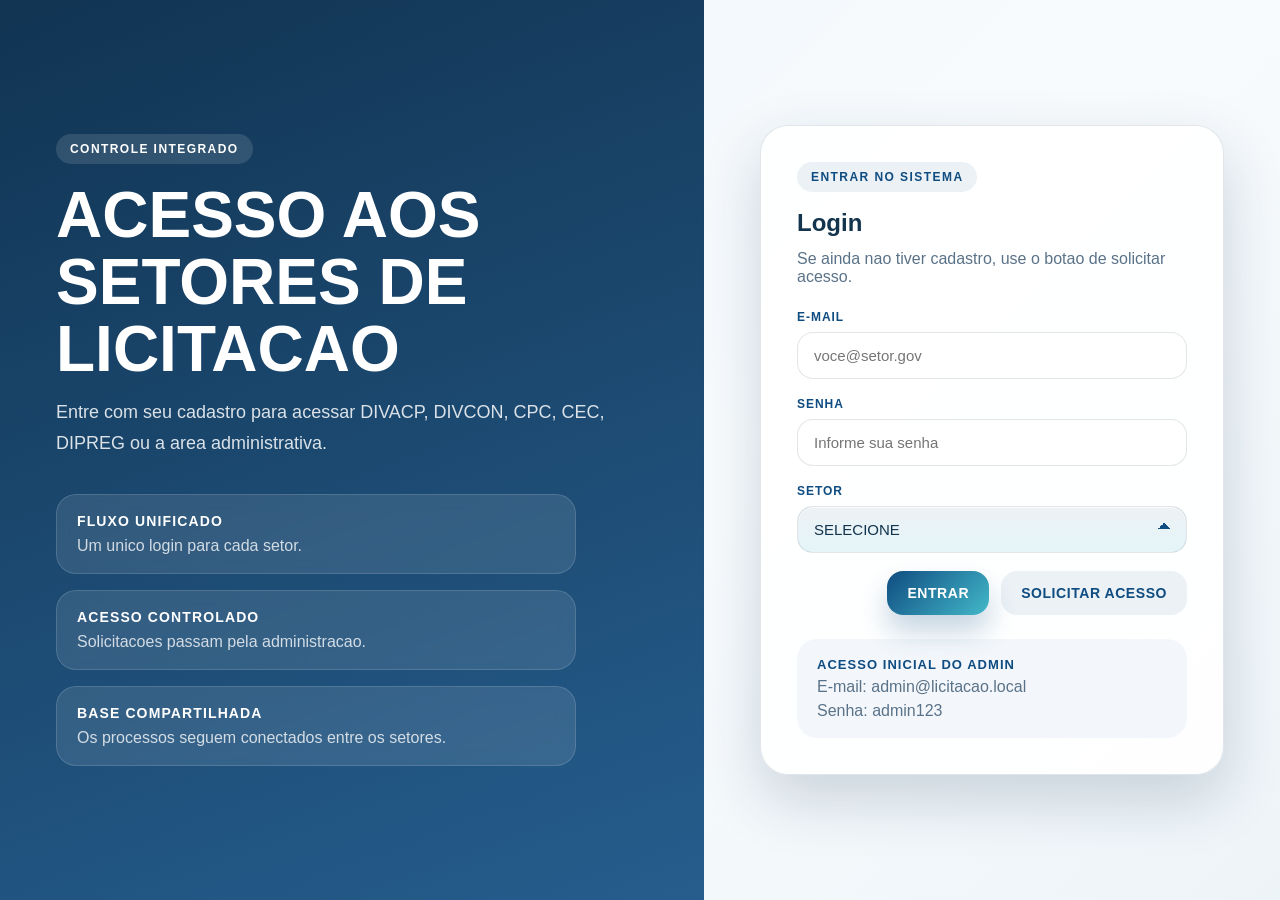
==== index.html @ f1cdefd9 "Add files via upload" ====
﻿<!DOCTYPE html>
<html lang="pt-BR">
<head>
  <meta charset="UTF-8" />
  <meta name="viewport" content="width=device-width, initial-scale=1.0" />
  <title>Controle de Licitacao</title>
  <link rel="stylesheet" href="app.css" />
</head>
<body class="route-boot">
  <div id="app" class="app-shell"></div>

  <template id="tpl-login">
<main class="login-layout">
    <section class="login-hero">
      <div>
        <span class="hero-tag">CONTROLE INTEGRADO</span>
        <h1>ACESSO AOS SETORES DE LICITACAO</h1>
        <p>
          Entre com seu cadastro para acessar DIVACP, DIVCON, CPC, CEC, DIPREG ou a area administrativa.
        </p>

        <div class="hero-cards">
          <article class="hero-card">
            <strong>FLUXO UNIFICADO</strong>
            <span>Um unico login para cada setor.</span>
          </article>
          <article class="hero-card">
            <strong>ACESSO CONTROLADO</strong>
            <span>Solicitacoes passam pela administracao.</span>
          </article>
          <article class="hero-card">
            <strong>BASE COMPARTILHADA</strong>
            <span>Os processos seguem conectados entre os setores.</span>
          </article>
        </div>
      </div>
    </section>

    <section class="login-panel">
      <div class="login-box">
        <span class="login-kicker">ENTRAR NO SISTEMA</span>
        <h2>Login</h2>
        <p class="login-subtitulo">Se ainda nao tiver cadastro, use o botao de solicitar acesso.</p>

        <form id="loginForm" class="login-form">
          <label class="campo">
            <span>E-MAIL</span>
            <input type="email" id="loginEmail" placeholder="voce@setor.gov" required />
          </label>

          <label class="campo">
            <span>SENHA</span>
            <input type="password" id="loginSenha" placeholder="Informe sua senha" required />
          </label>

          <label class="campo">
            <span>SETOR</span>
            <select id="loginSetor" required>
              <option value="">SELECIONE</option>
              <option value="DIVACP">DIVACP</option>
              <option value="DIVCON">DIVCON</option>
              <option value="CPC">CPC</option>
              <option value="CEC">CEC</option>
              <option value="DIPREG">DIPREG</option>
              <option value="ADMIN">ADMIN</option>
            </select>
          </label>

          <div class="login-acoes">
            <button type="submit" class="btn-primario">ENTRAR</button>
            <button type="button" class="btn-secundario" id="btnSolicitarAcesso">SOLICITAR ACESSO</button>
          </div>
        </form>

        <div class="login-dica">
          <strong>ACESSO INICIAL DO ADMIN</strong>
          <span>E-mail: admin@licitacao.local</span>
          <span>Senha: admin123</span>
        </div>
      </div>
    </section>
  </main>

  <div class="modal-backdrop" id="modalSolicitacao">
    <div class="modal-card">
      <div class="modal-topo">
        <div>
          <span class="modal-kicker">NOVO ACESSO</span>
          <h3>SOLICITAR ACESSO</h3>
        </div>
        <button type="button" class="btn-fechar" id="btnFecharSolicitacao">X</button>
      </div>

      <form id="solicitacaoForm" class="solicitacao-form">
        <div class="grid-duplo">
          <label class="campo">
            <span>NOME COMPLETO</span>
            <input type="text" id="solicitacaoNome" required />
          </label>

          <label class="campo">
            <span>E-MAIL</span>
            <input type="email" id="solicitacaoEmail" required />
          </label>
        </div>

        <label class="campo">
          <span>SETOR SOLICITADO</span>
          <select id="solicitacaoSetor" required>
            <option value="">SELECIONE</option>
            <option value="DIVACP">DIVACP</option>
            <option value="DIVCON">DIVCON</option>
            <option value="CPC">CPC</option>
            <option value="CEC">CEC</option>
            <option value="DIPREG">DIPREG</option>
          </select>
        </label>

        <div class="modal-acoes">
          <button type="button" class="btn-secundario" id="btnCancelarSolicitacao">CANCELAR</button>
          <button type="submit" class="btn-primario">ENVIAR SOLICITACAO</button>
        </div>
      </form>
    </div>
  </div>

  <div id="toastLogin" class="toast"></div>
  </template>

  <template id="tpl-alterar-senha">
<main class="login-layout">
    <section class="login-hero">
      <div>
        <span class="hero-tag">PRIMEIRO ACESSO</span>
        <h1>TROCA OBRIGATORIA DE SENHA</h1>
        <p>
          Sua senha atual e temporaria. Antes de entrar no setor, defina uma senha definitiva para continuar.
        </p>
      </div>
    </section>

    <section class="login-panel">
      <div class="login-box">
        <span class="login-kicker">SEGURANCA DE ACESSO</span>
        <h2>Nova senha</h2>
        <p class="login-subtitulo">Escolha uma senha definitiva para o seu setor autorizado.</p>

        <form id="alterarSenhaForm" class="login-form">
          <label class="campo">
            <span>NOVA SENHA</span>
            <input type="password" id="novaSenha" required />
          </label>

          <label class="campo">
            <span>CONFIRMAR NOVA SENHA</span>
            <input type="password" id="confirmarNovaSenha" required />
          </label>

          <div class="login-acoes">
            <button type="submit" class="btn-primario">SALVAR SENHA DEFINITIVA</button>
          </div>
        </form>
      </div>
    </section>
  </main>

  <div id="toastLogin" class="toast"></div>
  </template>

  <template id="tpl-admin">
<div class="admin-shell">
    <header class="admin-topo">
      <div>
        <span class="admin-tag">PAINEL ADMINISTRATIVO</span>
        <h1>GESTAO DE ACESSOS</h1>
        <p>Aprove solicitacoes, acompanhe usuarios e ajuste os setores de acesso do sistema.</p>
      </div>

      <div class="admin-usuario">
        <div class="admin-usuario-box">
          <small>LOGADO COMO</small>
          <strong data-auth-nome>ADMINISTRADOR</strong>
          <span data-auth-setor>ADMIN</span>
        </div>
        <button type="button" class="btn-sair-admin" id="btnSairAdmin">SAIR</button>
      </div>
    </header>

    <section class="admin-cards">
      <article class="admin-card">
        <span>SOLICITACOES PENDENTES</span>
        <strong id="cardSolicitacoes">0</strong>
      </article>
      <article class="admin-card">
        <span>USUARIOS ATIVOS</span>
        <strong id="cardUsuariosAtivos">0</strong>
      </article>
      <article class="admin-card">
        <span>USUARIOS INATIVOS</span>
        <strong id="cardUsuariosInativos">0</strong>
      </article>
      <article class="admin-card">
        <span>SETORES COM ACESSO</span>
        <strong id="cardSetores">0</strong>
      </article>
    </section>

    <main class="admin-grid">
      <section class="admin-painel">
        <div class="painel-topo">
          <div>
            <span class="painel-tag">FILA DE ANALISE</span>
            <h2>SOLICITACOES DE ACESSO</h2>
          </div>
        </div>

        <div id="listaSolicitacoes" class="lista-admin"></div>
      </section>

      <section class="admin-painel">
        <div class="painel-topo">
          <div>
            <span class="painel-tag">USUARIOS CADASTRADOS</span>
            <h2>ACESSOS ATIVOS E INATIVOS</h2>
          </div>
        </div>

        <div class="tabela-wrap">
          <table class="tabela-admin">
            <thead>
              <tr>
                <th>NOME</th>
                <th>E-MAIL</th>
                <th>SENHA</th>
                <th>SETOR</th>
                <th>PERFIL</th>
                <th>STATUS</th>
                <th>ACOES</th>
              </tr>
            </thead>
            <tbody id="tabelaUsuarios"></tbody>
          </table>
        </div>
      </section>
    </main>
  </div>

  <div id="toastAdmin" class="toast"></div>
  </template>

  <template id="tpl-divacp">
<div class="container">
    <div class="topo">
      <div class="topo-perfil">
        <button
          type="button"
          class="btn-perfil"
          id="btnPerfil"
          aria-haspopup="menu"
          aria-expanded="false"
          aria-controls="menuPerfil"
        >
          <span class="icone-perfil" aria-hidden="true">
            <span class="icone-perfil-cabeca"></span>
            <span class="icone-perfil-corpo"></span>
          </span>
          <span class="btn-perfil-texto">
            <strong>PERFIL</strong>
            <small>DIVACP</small>
          </span>
          <span class="btn-perfil-seta" aria-hidden="true"></span>
        </button>

        <div class="menu-perfil" id="menuPerfil" role="menu" aria-labelledby="btnPerfil">
          <div class="menu-perfil-cabecalho">
            <span class="menu-perfil-legenda">ACESSO ATUAL</span>
            <strong>SETOR DIVACP</strong>
            <small>CONTROLE DE LICITAÃ‡ÃƒO</small>
          </div>

          <button type="button" class="menu-perfil-item" role="menuitem" data-acao-perfil="perfil">
            VER PERFIL
          </button>
          <button type="button" class="menu-perfil-item" role="menuitem" data-acao-perfil="preferencias">
            PREFERÃŠNCIAS
          </button>
          <button type="button" class="menu-perfil-item menu-perfil-item-destaque" role="menuitem" data-acao-perfil="sair">
            SAIR
          </button>
        </div>
      </div>

      <h1>SISTEMA DE CONTROLE DE LICITAÃ‡ÃƒO - DIVACP</h1>
      <p>
        MODELO INICIAL DO SETOR DIVACP PARA ACOMPANHAMENTO DE PROCESSOS DE LICITAÃ‡ÃƒO.
      </p>

      <div id="cardsAndamento" class="cards cards-dinamicos ativo">
        <div class="card">
          <h3>PROCESSOS ATIVOS</h3>
          <span id="ativos">0</span>
        </div>
        <div class="card">
          <h3>ENCAMINHADOS</h3>
          <span id="encaminhados">0</span>
        </div>
        <div class="card">
          <h3>PENDÃŠNCIAS</h3>
          <span id="pendencias">0</span>
        </div>
        <div class="card">
          <h3>TOTAL CADASTRADO</h3>
          <span id="total">0</span>
        </div>
      </div>

      <div id="cardsAgenda" class="cards cards-dinamicos">
        <div class="card card-agenda card-agenda-hoje">
          <h3>LICITAÃ‡Ã•ES DE HOJE</h3>
          <span id="agendaHoje">0</span>
        </div>
        <div class="card card-agenda card-agenda-amanha">
          <h3>LICITAÃ‡Ã•ES DE AMANHÃƒ</h3>
          <span id="agendaAmanha">0</span>
        </div>
        <div class="card card-agenda card-agenda-depois">
          <h3>LICITAÃ‡Ã•ES DE DEPOIS DE AMANHÃƒ</h3>
          <span id="agendaDepoisAmanha">0</span>
        </div>
      </div>

      <div id="cardsNrLicitatorios" class="cards cards-dinamicos">
        <div class="card card-licitatorio">
          <h3>COM NR DEFINIDO</h3>
          <span id="licitatorioDefinido">0</span>
        </div>
        <div class="card card-licitatorio">
          <h3>PROVISÃ“RIOS (XXX)</h3>
          <span id="licitatorioProvisorio">0</span>
        </div>
        <div class="card card-licitatorio">
          <h3>TOTAL</h3>
          <span id="licitatorioTotal">0</span>
        </div>
      </div>

      <div id="cardsResumo" class="cards cards-dinamicos">
        <div class="card card-resumo">
          <h3>ANDAMENTO</h3>
          <span id="resumoAndamento">0</span>
        </div>
        <div class="card card-resumo">
          <h3>AGUARDANDO ABERTURA</h3>
          <span id="resumoAguardandoAbertura">0</span>
        </div>
        <div class="card card-resumo">
          <h3>RECURSO</h3>
          <span id="resumoRecurso">0</span>
        </div>
        <div class="card card-resumo">
          <h3>SUSPENSÃƒO</h3>
          <span id="resumoSuspensao">0</span>
        </div>
        <div class="card card-resumo">
          <h3>SUSPENSO</h3>
          <span id="resumoSuspenso">0</span>
        </div>
        <div class="card card-resumo">
          <h3>IMPUGNAÃ‡ÃƒO / ESCLARECIMENTO</h3>
          <span id="resumoImpugnacao">0</span>
        </div>
        <div class="card card-resumo">
          <h3>SUSPENSO PARA PARECER</h3>
          <span id="resumoParecer">0</span>
        </div>
        <div class="card card-resumo">
          <h3>FINALIZADOS</h3>
          <span id="resumoFinalizados">0</span>
        </div>
      </div>
    </div>

    <div class="abas-externas">
      <button type="button" class="aba-btn aba-andamento ativa" id="abaAndamento" onclick="mostrarAba('andamento')">
        ANDAMENTO
      </button>
      <button type="button" class="aba-btn aba-agenda" id="abaAgenda" onclick="mostrarAba('agenda')">
        AGENDA
      </button>
      <button type="button" class="aba-btn aba-licitatorio" id="abaNrLicitatorios" onclick="mostrarAba('nrLicitatorios')">
        NR LICITATÃ“RIOS
      </button>
      <button type="button" class="aba-btn aba-resumo" id="abaResumo" onclick="mostrarAba('resumo')">
        RESUMO
      </button>
    </div>

    <div class="painel painel-unico">
      <div id="topoAndamento" class="painel-topo topo-acao ativo-topo">
        <div>
          <h2>PAINEL DE PROCESSOS - DIVACP</h2>
          <p class="texto-selecao" id="textoSelecao">NENHUM PROCESSO SELECIONADO</p>
        </div>

        <div class="barra-acoes-superior">
          <button type="button" class="btn-topo btn-principal" onclick="abrirModalCadastro()">
            NOVO PROCESSO
          </button>
          <button type="button" class="btn-topo" id="btnVer" onclick="acaoVerSelecionado()" disabled>
            VER
          </button>
          <button type="button" class="btn-topo" id="btnEditar" onclick="acaoEditarSelecionado()" disabled>
            EDITAR
          </button>
          <button type="button" class="btn-topo btn-enviar-superior" id="btnEnviar" onclick="acaoEnviarSelecionados()" disabled>
            ENVIAR
          </button>
          <button type="button" class="btn-topo btn-excluir-superior" id="btnExcluir" onclick="acaoExcluirSelecionados()" disabled>
            EXCLUIR
          </button>
          <button type="button" class="btn-topo btn-pdf" onclick="exportarPdf('andamento')">
            EXPORTAR PDF
          </button>
        </div>
      </div>

      <div id="topoAgenda" class="painel-topo topo-acao">
        <div>
          <h2>AGENDA DE PROCESSOS - DIVACP</h2>
          <p class="texto-selecao">VISUALIZAÃ‡ÃƒO EM FORMATO DE PLANILHA COM BASE NA DATA DE ABERTURA</p>
        </div>

        <div class="barra-acoes-superior">
          <button type="button" class="btn-topo btn-pdf" onclick="exportarPdf('agenda')">
            EXPORTAR PDF
          </button>
        </div>
      </div>

      <div id="topoNrLicitatorios" class="topo-licitatorio">
        <div class="licitatorio-faixa-botoes">
          <button type="button" class="btn-licitatorio ativo" onclick="selecionarTipoLicitatorio('PREGÃƒO', this)">
            PREGÃƒO
          </button>
          <button type="button" class="btn-licitatorio" onclick="selecionarTipoLicitatorio('CONCORRÃŠNCIA', this)">
            CONCORRÃŠNCIA
          </button>
          <button type="button" class="btn-licitatorio" onclick="selecionarTipoLicitatorio('CHAMAMENTO PÃšBLICO', this)">
            CHAMAMENTO PÃšBLICO
          </button>
          <button type="button" class="btn-licitatorio" onclick="selecionarTipoLicitatorio('SELEÃ‡ÃƒO DE FORNECEDORES', this)">
            SELEÃ‡ÃƒO DE FORNECEDORES
          </button>
        </div>

        <div class="gerador-box">
          <div class="gerador-campos">
            <div class="campo-formulario">
              <label for="buscaNrSei">NR. SEI</label>
              <input type="text" id="buscaNrSei" placeholder="INFORME O NR. SEI" />
            </div>

            <div class="campo-formulario campo-botoes-gerador">
              <label>&nbsp;</label>
              <div class="linha-botoes-gerador">
                <button type="button" class="btn-busca" onclick="buscarProcessoPorSei()">
                  BUSCAR
                </button>
                <button type="button" class="btn-gerar" onclick="gerarNumeroLicitatorio()">
                  GERAR NR
                </button>
                <button type="button" class="btn-topo btn-pdf" onclick="exportarPdf('licitatorios')">
                  EXPORTAR PDF
                </button>
              </div>
            </div>
          </div>

          <div id="resultadoGerador" class="resultado-gerador">
            <div class="resultado-vazio">
              INFORME O NR. SEI PARA LOCALIZAR O PROCESSO.
            </div>
          </div>
        </div>
      </div>

      <div id="topoResumo" class="topo-resumo">
        <div class="resumo-faixa-botoes">
          <button type="button" class="btn-resumo-situacao ativo" onclick="filtrarResumo('TODOS', this)">
            TODOS
          </button>
          <button type="button" class="btn-resumo-situacao" onclick="filtrarResumo('ANDAMENTO', this)">
            ANDAMENTO
          </button>
          <button type="button" class="btn-resumo-situacao" onclick="filtrarResumo('AGUARDANDO ABERTURA', this)">
            AGUARDANDO ABERTURA
          </button>
          <button type="button" class="btn-resumo-situacao" onclick="filtrarResumo('RECURSO', this)">
            RECURSO
          </button>
          <button type="button" class="btn-resumo-situacao" onclick="filtrarResumo('SUSPENSÃƒO', this)">
            SUSPENSÃƒO
          </button>
          <button type="button" class="btn-resumo-situacao" onclick="filtrarResumo('SUSPENSO', this)">
            SUSPENSO
          </button>
          <button type="button" class="btn-resumo-situacao" onclick="filtrarResumo('IMPUGNAÃ‡ÃƒO / ESCLARECIMENTO', this)">
            IMPUGNAÃ‡ÃƒO / ESCLARECIMENTO
          </button>
          <button type="button" class="btn-resumo-situacao" onclick="filtrarResumo('SUSPENSO PARA PARECER', this)">
            SUSPENSO PARA PARECER
          </button>
          <button type="button" class="btn-resumo-situacao" onclick="filtrarResumo('FINALIZADOS', this)">
            FINALIZADOS
          </button>
        </div>

        <div class="barra-acoes-superior barra-resumo-pdf">
          <button type="button" class="btn-topo btn-pdf" onclick="exportarPdf('resumo')">
            EXPORTAR PDF
          </button>
        </div>
      </div>

      <div id="conteudoAndamento" class="conteudo-aba ativo">
        <div class="acoes">
          <input
            type="text"
            id="pesquisa"
            placeholder="PESQUISAR SEI, COMPRAS, DATA, Ã“RGÃƒO, MODALIDADE, PREGÃƒO..."
          />
        </div>

        <div class="tabela">
          <table>
            <thead>
              <tr>
                <th class="coluna-check">
                  <input type="checkbox" id="selecionarTodos" />
                </th>
                <th>NR. SEI</th>
                <th>NR. COMPRAS</th>
                <th>DATA ENTRADA SELIC</th>
                <th>Ã“RGÃƒO</th>
                <th>MODALIDADE</th>
                <th>NR. PREGÃƒO</th>
                <th>VALOR ESTIMADO</th>
                <th>ANO DA LICITAÃ‡ÃƒO</th>
                <th>ENCAMINHADO PARA</th>
              </tr>
            </thead>
            <tbody id="tabela-processos"></tbody>
          </table>
        </div>
      </div>

      <div id="conteudoAgenda" class="conteudo-aba">
        <div class="tabela">
          <table>
            <thead>
              <tr>
                <th>DATA DE ABERTURA</th>
                <th>HORA</th>
                <th>NR. SEI</th>
                <th>NR. COMPRAS</th>
                <th>Ã“RGÃƒO</th>
                <th>MODALIDADE</th>
                <th>NR. PREGÃƒO</th>
                <th>RESPONSÃVEL</th>
                <th>STATUS</th>
                <th>AÃ‡ÃƒO</th>
              </tr>
            </thead>
            <tbody id="tabela-agenda"></tbody>
          </table>
        </div>
      </div>

      <div id="conteudoNrLicitatorios" class="conteudo-aba">
        <div class="licitatorio-legenda">
          <h3>NR LICITATÃ“RIOS CADASTRADOS</h3>
          <p>ACOMPANHAMENTO DOS NRS PROVISÃ“RIOS E DEFINIDOS.</p>
        </div>

        <div class="tabela">
          <table>
            <thead>
              <tr>
                <th>NR. PREGÃƒO</th>
                <th>ANO</th>
                <th>MODALIDADE</th>
                <th>NR. SEI</th>
                <th>NR. COMPRAS</th>
                <th>Ã“RGÃƒO</th>
                <th>VALOR ESTIMADO</th>
              </tr>
            </thead>
            <tbody id="tabela-licitatorio"></tbody>
          </table>
        </div>
      </div>

      <div id="conteudoResumo" class="conteudo-aba">
        <div class="resumo-legenda">
          <h3 id="tituloResumoTabela">PROCESSOS - TODOS</h3>
          <p id="subtituloResumoTabela">VISUALIZAÃ‡ÃƒO DOS PROCESSOS POR SITUAÃ‡ÃƒO</p>
        </div>

        <div class="tabela">
          <table>
            <thead>
              <tr>
                <th>NR. SEI</th>
                <th>NR. COMPRAS</th>
                <th>DATA ENTRADA SELIC</th>
                <th>Ã“RGÃƒO</th>
                <th>MODALIDADE</th>
                <th>NR. PREGÃƒO</th>
                <th>SITUAÃ‡ÃƒO</th>
                <th>VALOR ESTIMADO</th>
                <th>AÃ‡ÃƒO</th>
              </tr>
            </thead>
            <tbody id="tabela-resumo"></tbody>
          </table>
        </div>
      </div>
    </div>
  </div>

  <div class="modal" id="modal-processo">
    <div class="modal-conteudo modal-grande">
      <div class="modal-topo">
        <h2 id="titulo-modal-form">NOVO PROCESSO</h2>
        <button class="fechar-modal" type="button" onclick="fecharModalCadastro()">Ã—</button>
      </div>

      <form id="form-processo">
        <input type="hidden" id="indiceEdicao" />

        <div class="form-grid">
          <div class="campo-formulario">
            <label for="numeroCi">NR. SEI</label>
            <input type="text" id="numeroCi" required />
          </div>

          <div class="campo-formulario">
            <label for="numeroCompras">NR. COMPRAS</label>
            <input type="text" id="numeroCompras" />
          </div>

          <div class="campo-formulario">
            <label for="dataEntrada">DATA ENTRADA SELIC</label>
            <input type="date" id="dataEntrada" required />
          </div>

          <div class="campo-formulario">
            <label for="orgao">Ã“RGÃƒO</label>
            <input type="text" id="orgao" required />
          </div>

          <div class="campo-formulario">
            <label for="modalidade">MODALIDADE</label>
            <div class="select-estilizado">
              <select id="modalidade" required>
                <option value="">SELECIONE A MODALIDADE</option>
                <option value="PREGÃƒO ELETRÃ”NICO">PREGÃƒO ELETRÃ”NICO</option>
                <option value="PREGÃƒO PRESENCIAL">PREGÃƒO PRESENCIAL</option>
                <option value="CONCORRÃŠNCIA">CONCORRÃŠNCIA</option>
                <option value="CHAMAMENTO PÃšBLICO">CHAMAMENTO PÃšBLICO</option>
                <option value="SELEÃ‡ÃƒO DE FORNECEDORES">SELEÃ‡ÃƒO DE FORNECEDORES</option>
                <option value="DISPENSA">DISPENSA</option>
                <option value="INEXIGIBILIDADE">INEXIGIBILIDADE</option>
                <option value="CREDENCIAMENTO">CREDENCIAMENTO</option>
              </select>
              <span class="select-estilizado-icone" aria-hidden="true"></span>
            </div>
          </div>

          <div class="campo-formulario">
            <label for="numeroPregao">NR. PREGÃƒO</label>
            <input
              type="text"
              id="numeroPregao"
              placeholder="XXX/2026"
              value="XXX/2026"
              required
              onblur="normalizarPregaoCampo(this)"
            />
          </div>

          <div class="campo-formulario campo-total">
            <label for="objeto">OBJETO</label>
            <textarea id="objeto" rows="4" required></textarea>
          </div>

          <div class="campo-formulario">
            <label for="fonte">FONTE</label>
            <input type="text" id="fonte" required />
          </div>

          <div class="campo-formulario">
            <label for="valorEstimado">VALOR ESTIMADO</label>
            <input
              type="text"
              id="valorEstimado"
              placeholder="R$ 0,00"
              required
              oninput="formatarMoeda(this)"
            />
          </div>

          <div class="campo-formulario">
            <label for="anoLicitacao">ANO DA LICITAÃ‡ÃƒO</label>
            <input type="text" id="anoLicitacao" readonly />
          </div>

          <div class="campo-formulario campo-valor-extenso">
            <label for="valorEstimadoExtenso">VALOR ESTIMADO POR EXTENSO</label>
            <input
              type="text"
              id="valorEstimadoExtenso"
              readonly
              placeholder="O VALOR POR EXTENSO SERÃ EXIBIDO AQUI."
            />
          </div>
        </div>

        <div class="acoes-modal">
          <button type="button" class="btn-cancelar" onclick="fecharModalCadastro()">
            CANCELAR
          </button>
          <button type="submit" class="btn-salvar" id="btn-salvar-form">
            SALVAR PROCESSO
          </button>
        </div>
      </form>
    </div>
  </div>

  <div class="modal" id="modal-complementar">
    <div class="modal-conteudo modal-grande">
      <div class="modal-topo">
        <h2>INFORMAÃ‡Ã•ES COMPLEMENTARES</h2>
        <button class="fechar-modal" type="button" onclick="fecharModalComplementar()">Ã—</button>
      </div>

      <form id="form-complementar">
        <input type="hidden" id="indiceComplementar" />

        <div class="form-grid form-grid-3">
          <div class="campo-formulario">
            <label for="dataEntradaOutrosSetores">DATA ENTRADA DIVCON/CPC/CEC</label>
            <input type="date" id="dataEntradaOutrosSetores" />
          </div>

          <div class="campo-formulario">
            <label for="responsavelMinuta">RESPONSÃVEL PELA MINUTA</label>
            <input type="text" id="responsavelMinuta" />
          </div>

          <div class="campo-formulario">
            <label for="statusDivcon">STATUS DIVCON</label>
            <input type="text" id="statusDivcon" />
          </div>

          <div class="campo-formulario">
            <label for="itensLote">ITENS/LOTE</label>
            <input type="text" id="itensLote" />
          </div>

          <div class="campo-formulario">
            <label for="responsavelPregoeiro">RESPONSÃVEL</label>
            <input type="text" id="responsavelPregoeiro" />
          </div>

          <div class="campo-formulario">
            <label for="setorResponsavel">SETOR DO RESPONSÃVEL</label>
            <input type="text" id="setorResponsavel" />
          </div>

          <div class="campo-formulario">
            <label for="dataInicial">DATA INICIAL</label>
            <input type="date" id="dataInicial" />
          </div>

          <div class="campo-formulario">
            <label for="dataFinal">DATA FINAL</label>
            <input type="date" id="dataFinal" />
          </div>

          <div class="campo-formulario">
            <label for="dataAbertura">DATA DE ABERTURA</label>
            <input type="date" id="dataAbertura" />
          </div>

          <div class="campo-formulario">
            <label for="horaAbertura">HORA</label>
            <input type="time" id="horaAbertura" />
          </div>

          <div class="campo-formulario">
            <label for="valorDesertoFracassado">VALOR DESERTO/FRACASSADO</label>
            <input type="text" id="valorDesertoFracassado" placeholder="R$ 0,00" oninput="formatarMoeda(this)" />
          </div>

          <div class="campo-formulario">
            <label for="valorEstimadoAtualizado">VALOR ESTIMADO ATUALIZADO</label>
            <input type="text" id="valorEstimadoAtualizado" placeholder="R$ 0,00" oninput="formatarMoeda(this)" />
          </div>

          <div class="campo-formulario">
            <label for="andamentoDetalhado">ANDAMENTO</label>
            <input type="text" id="andamentoDetalhado" />
          </div>

          <div class="campo-formulario">
            <label for="seiPlanilhaComparativa">SEI PLANILHA COMPARATIVA</label>
            <input type="text" id="seiPlanilhaComparativa" />
          </div>

          <div class="campo-formulario">
            <label for="valorAdjudicado">VALOR ADJUDICADO</label>
            <input type="text" id="valorAdjudicado" placeholder="R$ 0,00" oninput="formatarMoeda(this)" />
          </div>

          <div class="campo-formulario">
            <label for="statusFinalCampo">STATUS</label>
            <input type="text" id="statusFinalCampo" />
          </div>
        </div>

        <div class="acoes-modal">
          <button type="button" class="btn-cancelar" onclick="fecharModalComplementar()">
            CANCELAR
          </button>
          <button type="submit" class="btn-salvar">
            SALVAR INFORMAÃ‡Ã•ES
          </button>
        </div>
      </form>
    </div>
  </div>

  <div class="modal" id="modal-visualizar">
    <div class="modal-conteudo modal-gigante">
      <div class="modal-topo">
        <h2>DETALHES DO PROCESSO</h2>
        <button class="fechar-modal" type="button" onclick="fecharModalVisualizacao()">Ã—</button>
      </div>

      <div class="detalhes-grid detalhes-grid-3">
        <div class="detalhe-item"><span class="detalhe-label">NR. SEI</span><strong id="verNumeroCi"></strong></div>
        <div class="detalhe-item"><span class="detalhe-label">NR. COMPRAS</span><strong id="verNumeroCompras"></strong></div>
        <div class="detalhe-item"><span class="detalhe-label">DATA ENTRADA SELIC</span><strong id="verDataEntrada"></strong></div>
        <div class="detalhe-item"><span class="detalhe-label">Ã“RGÃƒO</span><strong id="verOrgao"></strong></div>
        <div class="detalhe-item"><span class="detalhe-label">MODALIDADE</span><strong id="verModalidade"></strong></div>
        <div class="detalhe-item"><span class="detalhe-label">NR. PREGÃƒO</span><strong id="verNumeroPregao"></strong></div>
        <div class="detalhe-item"><span class="detalhe-label">ANO DA LICITAÃ‡ÃƒO</span><strong id="verAnoLicitacao"></strong></div>
        <div class="detalhe-item"><span class="detalhe-label">FONTE</span><strong id="verFonte"></strong></div>
        <div class="detalhe-item"><span class="detalhe-label">VALOR ESTIMADO</span><strong id="verValorEstimado"></strong></div>
        <div class="detalhe-item"><span class="detalhe-label">ENCAMINHADO PARA</span><strong id="verEncaminhadoPara"></strong></div>
        <div class="detalhe-item"><span class="detalhe-label">SITUAÃ‡ÃƒO</span><strong id="verStatusResumo"></strong></div>

        <div class="detalhe-item"><span class="detalhe-label">DATA ENTRADA DIVCON/CPC/CEC</span><strong id="verDataEntradaOutrosSetores"></strong></div>
        <div class="detalhe-item"><span class="detalhe-label">RESPONSÃVEL PELA MINUTA</span><strong id="verResponsavelMinuta"></strong></div>
        <div class="detalhe-item"><span class="detalhe-label">STATUS DIVCON</span><strong id="verStatusDivcon"></strong></div>
        <div class="detalhe-item"><span class="detalhe-label">ITENS/LOTE</span><strong id="verItensLote"></strong></div>
        <div class="detalhe-item"><span class="detalhe-label">RESPONSÃVEL</span><strong id="verResponsavelPregoeiro"></strong></div>
        <div class="detalhe-item"><span class="detalhe-label">SETOR DO RESPONSÃVEL</span><strong id="verSetorResponsavel"></strong></div>
        <div class="detalhe-item"><span class="detalhe-label">DATA INICIAL</span><strong id="verDataInicial"></strong></div>
        <div class="detalhe-item"><span class="detalhe-label">DATA FINAL</span><strong id="verDataFinal"></strong></div>
        <div class="detalhe-item"><span class="detalhe-label">DATA DE ABERTURA</span><strong id="verDataAbertura"></strong></div>
        <div class="detalhe-item"><span class="detalhe-label">HORA</span><strong id="verHoraAbertura"></strong></div>
        <div class="detalhe-item"><span class="detalhe-label">VALOR DESERTO/FRACASSADO</span><strong id="verValorDesertoFracassado"></strong></div>
        <div class="detalhe-item"><span class="detalhe-label">VALOR ESTIMADO ATUALIZADO</span><strong id="verValorEstimadoAtualizado"></strong></div>
        <div class="detalhe-item"><span class="detalhe-label">ANDAMENTO</span><strong id="verAndamentoDetalhado"></strong></div>
        <div class="detalhe-item"><span class="detalhe-label">SEI PLANILHA COMPARATIVA</span><strong id="verSeiPlanilhaComparativa"></strong></div>
        <div class="detalhe-item"><span class="detalhe-label">VALOR ADJUDICADO</span><strong id="verValorAdjudicado"></strong></div>
        <div class="detalhe-item"><span class="detalhe-label">STATUS</span><strong id="verStatusFinalCampo"></strong></div>

        <div class="detalhe-item detalhe-item-total">
          <span class="detalhe-label">OBJETO</span>
          <strong id="verObjeto" class="texto-justificado"></strong>
        </div>

        <div class="detalhe-item detalhe-item-total">
          <span class="detalhe-label">HISTÃ“RICO</span>
          <div id="verHistorico" class="historico-lista"></div>
        </div>
      </div>

      <div class="acoes-modal">
        <button type="button" class="btn-cancelar" onclick="fecharModalVisualizacao()">FECHAR</button>
      </div>
    </div>
  </div>

  <div class="modal" id="modal-enviar">
    <div class="modal-conteudo modal-menor">
      <div class="modal-topo">
        <h2>ENVIAR PROCESSO(S)</h2>
        <button class="fechar-modal" type="button" onclick="fecharModalEnvio()">Ã—</button>
      </div>

      <form id="form-enviar">
        <div class="bloco-selecionados">
          <p class="detalhe-label">PROCESSOS SELECIONADOS</p>
          <div id="listaEnvioSelecionados" class="lista-envio"></div>
        </div>

        <div class="campo-formulario campo-envio">
          <label for="setorDestino">SELECIONAR SETOR DE DESTINO</label>
          <select id="setorDestino" required>
            <option value="">SELECIONE</option>
            <option value="DIVCON">DIVCON</option>
            <option value="CEC">CEC</option>
            <option value="CPC">CPC</option>
          </select>
        </div>

        <div class="aviso-reenvio oculto" id="avisoReenvioSetor">
          <strong>CONFIRMAÃ‡ÃƒO NECESSÃRIA</strong>
          <p id="textoAvisoReenvio">
            ESTE PROCESSO JÃ FOI ENCAMINHADO PARA OUTRO SETOR. CONFIRME PARA ALTERAR O DESTINO.
          </p>
        </div>

        <div class="acoes-modal">
          <button type="button" class="btn-cancelar" onclick="fecharModalEnvio()">CANCELAR</button>
          <button type="submit" class="btn-enviar" id="btnConfirmarEnvioSetor">ENVIAR PROCESSO(S)</button>
        </div>
      </form>
    </div>
  </div>

  <div class="modal" id="modal-status">
    <div class="modal-conteudo modal-menor">
      <div class="modal-topo">
        <h2>ALTERAR SITUAÃ‡ÃƒO</h2>
        <button class="fechar-modal" type="button" onclick="fecharModalStatus()">Ã—</button>
      </div>

      <form id="form-status">
        <input type="hidden" id="indiceStatus" />

        <div class="campo-formulario">
          <label for="novoStatusResumo">NOVA SITUAÃ‡ÃƒO</label>
          <select id="novoStatusResumo" required>
            <option value="ANDAMENTO">ANDAMENTO</option>
            <option value="AGUARDANDO ABERTURA">AGUARDANDO ABERTURA</option>
            <option value="RECURSO">RECURSO</option>
            <option value="SUSPENSÃƒO">SUSPENSÃƒO</option>
            <option value="SUSPENSO">SUSPENSO</option>
            <option value="IMPUGNAÃ‡ÃƒO / ESCLARECIMENTO">IMPUGNAÃ‡ÃƒO / ESCLARECIMENTO</option>
            <option value="SUSPENSO PARA PARECER">SUSPENSO PARA PARECER</option>
            <option value="FINALIZADOS">FINALIZADOS</option>
          </select>
        </div>

        <div class="acoes-modal">
          <button type="button" class="btn-cancelar" onclick="fecharModalStatus()">CANCELAR</button>
          <button type="submit" class="btn-salvar">SALVAR SITUAÃ‡ÃƒO</button>
        </div>
      </form>
    </div>
  </div>

  <div id="toast" class="toast"></div>
  </template>

  <template id="tpl-divcon">
<div class="container">
    <section class="hero">
      <div>
        <span class="hero-tag">SETOR VINCULADO AO DIVACP</span>
        <h1>PAINEL DE RECEBIMENTO - DIVCON</h1>
        <p>
          PROCESSOS ENVIADOS PELO DIVACP COM EDIÃ‡ÃƒO COMPARTILHADA E ATUALIZAÃ‡ÃƒO AUTOMÃTICA ENTRE OS SETORES.
        </p>
      </div>

      <div class="hero-controles">
        <div class="notificacao-box">
          <button
            type="button"
            class="btn-notificacao"
            id="btnNotificacaoDivcon"
            aria-haspopup="menu"
            aria-expanded="false"
            aria-controls="menuNotificacaoDivcon"
          >
            <span class="icone-sino" aria-hidden="true"></span>
            <span class="badge-notificacao" id="badgeNotificacaoDivcon">0</span>
          </button>

          <div class="menu-notificacao" id="menuNotificacaoDivcon" role="menu" aria-labelledby="btnNotificacaoDivcon">
            <div class="menu-notificacao-topo">
              <strong>NOTIFICAÃ‡Ã•ES</strong>
              <button type="button" class="btn-limpar-notificacao" id="btnLerNotificacoes">
                MARCAR COMO LIDAS
              </button>
            </div>
            <div id="listaNotificacoesDivcon" class="lista-notificacoes"></div>
          </div>
        </div>

        <div class="perfil-box-divcon">
          <button
            type="button"
            class="btn-perfil"
            id="btnPerfilDivcon"
            aria-haspopup="menu"
            aria-expanded="false"
            aria-controls="menuPerfilDivcon"
          >
            <span class="icone-perfil" aria-hidden="true">
              <span class="icone-perfil-cabeca"></span>
              <span class="icone-perfil-corpo"></span>
            </span>
            <span class="btn-perfil-texto">
              <strong>PERFIL</strong>
              <small>DIVCON</small>
            </span>
            <span class="btn-perfil-seta" aria-hidden="true"></span>
          </button>

          <div class="menu-perfil" id="menuPerfilDivcon" role="menu" aria-labelledby="btnPerfilDivcon">
            <div class="menu-perfil-cabecalho">
              <span class="menu-perfil-legenda">ACESSO ATUAL</span>
              <strong>SETOR DIVCON</strong>
              <small>FLUXO DE MINUTA E PUBLICAÃ‡ÃƒO</small>
            </div>
            <button type="button" class="menu-perfil-item menu-perfil-item-destaque" role="menuitem" onclick="executarAcaoPerfilDivcon('sair')">
              SAIR
            </button>
          </div>
        </div>
      </div>
    </section>

    <section class="cards">
      <article class="card">
        <span>RECEBIDOS</span>
        <strong id="cardRecebidos">0</strong>
      </article>
      <article class="card">
        <span>EM TRATAMENTO</span>
        <strong id="cardTratamento">0</strong>
      </article>
      <article class="card">
        <span>ATUALIZADOS</span>
        <strong id="cardAtualizados">0</strong>
      </article>
      <article class="card card-orgao">
        <span>Ã“RGÃƒO</span>
        <strong id="cardOrgao">0</strong>
      </article>
      <article class="card card-juridico">
        <span>JURÃDICO</span>
        <strong id="cardJuridico">0</strong>
      </article>
      <article class="card card-publicado">
        <span>PUBLICADOS</span>
        <strong id="cardPublicado">0</strong>
      </article>
    </section>

    <section class="painel">
      <div class="painel-topo">
        <div>
          <div class="filtros-divcon">
            <button type="button" class="btn-filtro-recebidos filtro-nav ativo" id="btnRecebidosDivcon" onclick="selecionarPainelDivcon('recebidos', this)">
              RECEBIDOS
            </button>
            <button type="button" class="btn-filtro-recebidos filtro-nav" id="btnAndamentoDivcon" onclick="selecionarPainelDivcon('andamento', this)">
              ANDAMENTO
            </button>
            <button type="button" class="btn-filtro-status btn-status-orgao filtro-nav" id="btnStatusOrgaoDivcon" onclick="filtrarStatusAndamento('ORGÃƒO', this)">
              ORGÃƒO
            </button>
            <button type="button" class="btn-filtro-status btn-status-juridico filtro-nav" id="btnStatusJuridicoDivcon" onclick="filtrarStatusAndamento('JURIDICO', this)">
              JURIDICO
            </button>
            <button type="button" class="btn-filtro-status btn-status-publicado filtro-nav" id="btnStatusPublicadoDivcon" onclick="filtrarStatusAndamento('PUBLICADO', this)">
              PUBLICADO
            </button>
            <button type="button" class="btn-filtro-status btn-status-todos filtro-nav" id="btnStatusTodosDivcon" onclick="filtrarStatusAndamento('TODOS', this)">
              TODOS
            </button>
          </div>
          <h2>PROCESSOS RECEBIDOS PELA DIVCON</h2>
          <p id="textoStatusPainel">SELECIONE UM PROCESSO PARA CONSULTAR OU ATUALIZAR.</p>
        </div>

        <div class="barra-acoes">
          <button type="button" class="btn-topo" id="btnVisualizarDivcon" onclick="visualizarSelecionado()" disabled>
            VISUALIZAR
          </button>
          <button type="button" class="btn-topo btn-principal" id="btnEditarDivcon" onclick="editarSelecionado()" disabled>
            EDITAR
          </button>
          <button type="button" class="btn-topo btn-enviar-divcon" id="btnEnviarDivcon" onclick="acaoEnviarSelecionadosDivcon()" disabled>
            ENVIAR
          </button>
          <button type="button" class="btn-topo btn-cadastros-divcon" onclick="abrirModalCadastrosDivcon()">
            CADASTROS
          </button>
        </div>
      </div>

      <div class="acoes">
        <input type="text" id="pesquisaDivcon" placeholder="PESQUISAR SEI, Ã“RGÃƒO, MODALIDADE, STATUS..." />
      </div>

      <div class="tabela">
        <table>
          <thead>
            <tr>
              <th class="coluna-check">
                <input type="checkbox" id="selecionarTodosDivcon" />
              </th>
              <th class="coluna-sei">NR. SEI</th>
              <th>NR. COMPRAS</th>
              <th>Ã“RGÃƒO</th>
              <th>MODALIDADE</th>
              <th>NR. PREGÃƒO</th>
              <th>RESPONSÃVEL MINUTA</th>
              <th>STATUS DIVCON</th>
              <th>DATA RECEBIMENTO</th>
              <th>AÃ‡ÃƒO</th>
            </tr>
          </thead>
          <tbody id="tabelaDivcon"></tbody>
        </table>
      </div>
    </section>
  </div>

  <div class="modal" id="modal-divcon">
    <div class="modal-conteudo modal-edicao-divcon-conteudo">
      <div class="modal-topo">
        <h2 id="tituloModalDivcon">ATUALIZAR PROCESSO NA DIVCON</h2>
        <button type="button" class="fechar-modal" onclick="fecharModalDivcon()">Ã—</button>
      </div>

      <form id="formDivcon">
        <input type="hidden" id="indiceDivcon" />

        <div class="grid-resumo grid-resumo-edicao-divcon">
          <div class="resumo-item"><span>NR. SEI</span><strong id="resumoNumeroCi"></strong></div>
          <div class="resumo-item"><span>Ã“RGÃƒO</span><strong id="resumoOrgao"></strong></div>
          <div class="resumo-item"><span>MODALIDADE</span><strong id="resumoModalidade"></strong></div>
          <div class="resumo-item"><span>NR. PREGÃƒO</span><strong id="resumoPregao"></strong></div>
          <div class="resumo-item"><span>VALOR ESTIMADO</span><strong id="resumoValor"></strong></div>
          <div class="resumo-item resumo-item-total"><span>OBJETO</span><strong id="resumoObjeto"></strong></div>
        </div>

        <div class="form-grid form-grid-edicao-divcon">
          <div class="campo-formulario">
            <label for="dataEntradaOutrosSetoresDivcon">DATA RECEBIMENTO DIVCON</label>
            <input type="date" id="dataEntradaOutrosSetoresDivcon" />
          </div>

          <div class="campo-formulario">
            <label for="situacaoMinutaEditalDivcon">RESPONSÃVEL PELA MINUTA/EDITAL</label>
            <div class="select-estilizado">
              <select id="situacaoMinutaEditalDivcon">
                <option value="">SELECIONE O RESPONSÃVEL</option>
              </select>
              <span class="select-estilizado-icone" aria-hidden="true"></span>
            </div>
          </div>

          <div class="campo-formulario">
            <label for="dataEnvioJuridicoDivcon">DATA ENVIO JURÃDICO</label>
            <input type="date" id="dataEnvioJuridicoDivcon" />
          </div>

          <div class="campo-formulario">
            <label for="dataEnvioOrgaoDivcon">DATA ENVIO Ã“RGÃƒO</label>
            <input type="date" id="dataEnvioOrgaoDivcon" />
          </div>

          <div class="campo-formulario">
            <label for="aberturaPregaoDivcon">ABERTURA PREGÃƒO</label>
            <input type="date" id="aberturaPregaoDivcon" />
          </div>

          <div class="campo-formulario">
            <label for="responsavelPublicacaoDivcon">RESPONSÃVEL PELA PUBLICAÃ‡ÃƒO</label>
            <div class="select-estilizado">
              <select id="responsavelPublicacaoDivcon">
                <option value="">SELECIONE O RESPONSÃVEL</option>
              </select>
              <span class="select-estilizado-icone" aria-hidden="true"></span>
            </div>
          </div>

          <div class="campo-formulario">
            <label for="pregoeiroDivcon">PREGOEIRO</label>
            <div class="select-estilizado">
              <select id="pregoeiroDivcon">
                <option value="">SELECIONE O PREGOEIRO</option>
              </select>
              <span class="select-estilizado-icone" aria-hidden="true"></span>
            </div>
          </div>

          <div class="campo-formulario">
            <label for="statusProcessoDivcon">STATUS</label>
            <div class="select-estilizado">
              <select id="statusProcessoDivcon">
                <option value="">SELECIONE</option>
                <option value="PUBLICADO">PUBLICADO</option>
                <option value="JURIDICO">JURIDICO</option>
                <option value="ORGÃƒO">ORGÃƒO</option>
              </select>
              <span class="select-estilizado-icone" aria-hidden="true"></span>
            </div>
          </div>
        </div>

        <div class="acoes-modal acoes-modal-divcon">
          <button type="button" class="btn-modal-divcon btn-modal-secundario" onclick="fecharModalDivcon()">CANCELAR</button>
          <button type="submit" class="btn-modal-divcon btn-modal-primario">SALVAR NA DIVCON</button>
        </div>
      </form>
    </div>
  </div>

  <div class="modal" id="modal-visualizar-divcon">
    <div class="modal-conteudo modal-visualizar-divcon-conteudo">
      <div class="modal-topo">
        <h2>DETALHES DO PROCESSO</h2>
        <button type="button" class="fechar-modal" onclick="fecharVisualizacaoDivcon()">Ã—</button>
      </div>

      <div class="visualizacao-divcon-cabecalho" id="cabecalhoVisualizacaoDivcon"></div>
      <div class="visualizacao-divcon-corpo" id="gradeDetalhesDivcon"></div>

      <div class="acoes-modal">
        <button type="button" class="btn-topo" onclick="fecharVisualizacaoDivcon()">FECHAR</button>
      </div>
    </div>
  </div>

  <div class="modal" id="modal-enviar-divcon">
    <div class="modal-conteudo modal-menor-divcon">
      <div class="modal-topo">
        <h2>ENVIAR PROCESSO(S)</h2>
        <button type="button" class="fechar-modal" onclick="fecharModalEnvioDivcon()">Ã—</button>
      </div>

      <form id="formEnviarDivcon">
        <div class="bloco-selecionados">
          <p class="detalhe-label-divcon">PROCESSOS SELECIONADOS</p>
          <div id="listaEnvioDivcon" class="lista-envio-divcon"></div>
        </div>

        <div class="campo-formulario campo-envio-divcon">
          <label for="setorDestinoDivcon">SELECIONAR SETOR DE DESTINO</label>
          <div class="select-estilizado">
            <select id="setorDestinoDivcon" required>
              <option value="">SELECIONE</option>
              <option value="CEC">CEC</option>
              <option value="CPC">CPC</option>
              <option value="DIPREG">DIPREG</option>
              <option value="DIVACP">DIVACP</option>
            </select>
            <span class="select-estilizado-icone" aria-hidden="true"></span>
          </div>
        </div>

        <div class="acoes-modal">
          <button type="button" class="btn-topo" onclick="fecharModalEnvioDivcon()">CANCELAR</button>
          <button type="submit" class="btn-topo btn-enviar-divcon">ENVIAR PROCESSO(S)</button>
        </div>
      </form>
    </div>
  </div>

  <div class="modal" id="modal-responsavel-divcon">
    <div class="modal-conteudo modal-menor-divcon">
      <div class="modal-topo">
        <h2>CADASTRAR RESPONSÃVEL</h2>
        <button type="button" class="fechar-modal" onclick="fecharModalResponsavelDivcon()">Ã—</button>
      </div>

      <form id="formResponsavelDivcon">
        <div class="form-grid campo-envio-divcon">
          <div class="campo-formulario">
            <label for="responsavelRapidoDivcon">NOME DO RESPONSÃVEL</label>
            <input type="text" id="responsavelRapidoDivcon" class="entrada-maiuscula" placeholder="INFORME O NOME DO RESPONSÃVEL" required />
          </div>

          <div class="campo-formulario">
            <label>FUNÃ‡Ã•ES AUTORIZADAS</label>
            <div class="responsabilidades-cadastro">
              <label class="opcao-responsabilidade">
                <input type="checkbox" id="respTipoMinutaDivcon" />
                <span>RESPONSÃVEL PELA MINUTA/EDITAL</span>
              </label>
              <label class="opcao-responsabilidade">
                <input type="checkbox" id="respTipoPublicacaoDivcon" />
                <span>RESPONSÃVEL PELA PUBLICAÃ‡ÃƒO</span>
              </label>
            </div>
          </div>
        </div>

        <div class="bloco-selecionados bloco-responsaveis-cadastrados">
          <p class="detalhe-label-divcon">RESPONSÃVEIS CADASTRADOS</p>
          <div id="listaResponsaveisCadastradosDivcon" class="lista-responsaveis-cadastrados"></div>
        </div>

        <div class="acoes-modal">
          <button type="button" class="btn-topo" onclick="fecharModalResponsavelDivcon()">CANCELAR</button>
          <button type="submit" class="btn-topo btn-responsavel-divcon">SALVAR RESPONSÃVEL</button>
        </div>
      </form>
    </div>
  </div>

  <div class="modal" id="modal-pregoeiro-divcon">
    <div class="modal-conteudo modal-menor-divcon">
      <div class="modal-topo">
        <h2>CADASTRAR PREGOEIRO</h2>
        <button type="button" class="fechar-modal" onclick="fecharModalPregoeiroDivcon()">Ã—</button>
      </div>

      <form id="formPregoeiroDivcon">
        <div class="campo-formulario campo-envio-divcon">
          <label for="pregoeiroRapidoDivcon">NOME DO PREGOEIRO</label>
          <input type="text" id="pregoeiroRapidoDivcon" class="entrada-maiuscula" placeholder="INFORME O NOME DO PREGOEIRO" required />
        </div>

        <div class="bloco-selecionados bloco-responsaveis-cadastrados">
          <p class="detalhe-label-divcon">PREGOEIROS CADASTRADOS</p>
          <div id="listaPregoeirosCadastradosDivcon" class="lista-responsaveis-cadastrados"></div>
        </div>

        <div class="acoes-modal">
          <button type="button" class="btn-topo" onclick="fecharModalPregoeiroDivcon()">CANCELAR</button>
          <button type="submit" class="btn-topo btn-responsavel-divcon">SALVAR PREGOEIRO</button>
        </div>
      </form>
    </div>
  </div>

  <div class="modal" id="modal-cadastros-divcon">
    <div class="modal-conteudo modal-menor-divcon">
      <div class="modal-topo">
        <h2>CADASTROS DA DIVCON</h2>
        <button type="button" class="fechar-modal" onclick="fecharModalCadastrosDivcon()">Ã—</button>
      </div>

      <div class="cadastros-divcon-acoes">
        <button type="button" class="btn-modal-divcon btn-modal-primario" onclick="abrirCadastroResponsavelPeloPainel()">
          CADASTRAR RESPONSÃVEL
        </button>
        <button type="button" class="btn-modal-divcon btn-modal-secundario" onclick="abrirCadastroPregoeiroPeloPainel()">
          CADASTRAR PREGOEIRO
        </button>
      </div>
    </div>
  </div>

  <div id="toastDivcon" class="toast"></div>
  </template>

  <template id="tpl-cpc">
<div class="container">
    <section class="hero">
      <div>
        <span class="hero-tag">SETOR VINCULADO AO DIVACP</span>
        <h1>PAINEL DE RECEBIMENTO - CPC</h1>
        <p>
          PROCESSOS ENVIADOS PELO DIVACP COM EDIÇÃO COMPARTILHADA E ATUALIZAÇÃO AUTOMÁTICA ENTRE OS SETORES.
        </p>
      </div>

      <div class="hero-controles">
        <div class="notificacao-box">
          <button
            type="button"
            class="btn-notificacao"
            id="btnNotificacaoDivcon"
            aria-haspopup="menu"
            aria-expanded="false"
            aria-controls="menuNotificacaoDivcon"
          >
            <span class="icone-sino" aria-hidden="true"></span>
            <span class="badge-notificacao" id="badgeNotificacaoDivcon">0</span>
          </button>

          <div class="menu-notificacao" id="menuNotificacaoDivcon" role="menu" aria-labelledby="btnNotificacaoDivcon">
            <div class="menu-notificacao-topo">
              <strong>NOTIFICAÇÕES</strong>
              <button type="button" class="btn-limpar-notificacao" id="btnLerNotificacoes">
                MARCAR COMO LIDAS
              </button>
            </div>
            <div id="listaNotificacoesDivcon" class="lista-notificacoes"></div>
          </div>
        </div>

        <div class="perfil-box-divcon">
          <button
            type="button"
            class="btn-perfil"
            id="btnPerfilDivcon"
            aria-haspopup="menu"
            aria-expanded="false"
            aria-controls="menuPerfilDivcon"
          >
            <span class="icone-perfil" aria-hidden="true">
              <span class="icone-perfil-cabeca"></span>
              <span class="icone-perfil-corpo"></span>
            </span>
            <span class="btn-perfil-texto">
              <strong>PERFIL</strong>
              <small>CPC</small>
            </span>
            <span class="btn-perfil-seta" aria-hidden="true"></span>
          </button>

          <div class="menu-perfil" id="menuPerfilDivcon" role="menu" aria-labelledby="btnPerfilDivcon">
            <div class="menu-perfil-cabecalho">
              <span class="menu-perfil-legenda">ACESSO ATUAL</span>
              <strong>SETOR CPC</strong>
              <small>FLUXO DE MINUTA E PUBLICAÇÃO</small>
            </div>
            <button type="button" class="menu-perfil-item menu-perfil-item-destaque" role="menuitem" onclick="executarAcaoPerfilDivcon('sair')">
              SAIR
            </button>
          </div>
        </div>
      </div>
    </section>

    <section class="cards">
      <article class="card">
        <span>RECEBIDOS</span>
        <strong id="cardRecebidos">0</strong>
      </article>
      <article class="card">
        <span>EM TRATAMENTO</span>
        <strong id="cardTratamento">0</strong>
      </article>
      <article class="card">
        <span>AGUARDANDO ABERTURA</span>
        <strong id="cardAguardandoAbertura">0</strong>
      </article>
      <article class="card card-suspenso-quest">
        <span>SUSPENSO QUEST IMPUG</span>
        <strong id="cardSuspensoQuest">0</strong>
      </article>
      <article class="card card-suspenso-parecer">
        <span>SUSPENSO PARA PARECER</span>
        <strong id="cardSuspensoParecer">0</strong>
      </article>
      <article class="card card-revogado">
        <span>REVOGADO</span>
        <strong id="cardRevogado">0</strong>
      </article>
      <article class="card card-recurso">
        <span>RECURSO</span>
        <strong id="cardRecurso">0</strong>
      </article>
      <article class="card card-finalizados">
        <span>FINALIZADOS</span>
        <strong id="cardFinalizados">0</strong>
      </article>
    </section>

    <section class="painel">
      <div class="painel-topo">
        <div>
          <div class="filtros-divcon">
            <button type="button" class="btn-filtro-recebidos filtro-nav ativo" id="btnRecebidosDivcon" onclick="selecionarPainelDivcon('recebidos', this)">
              RECEBIDOS
            </button>
            <button type="button" class="btn-filtro-recebidos filtro-nav" id="btnAndamentoDivcon" onclick="selecionarPainelDivcon('andamento', this)">
              ANDAMENTO
            </button>
            <button type="button" class="btn-filtro-recebidos filtro-nav" id="btnAgendaDivcon" onclick="selecionarPainelDivcon('agenda', this)">
              AGENDA
            </button>
            <button type="button" class="btn-filtro-status btn-status-suspenso-quest filtro-nav" id="btnStatusSuspensoQuestDivcon" onclick="filtrarStatusAndamento('SUSPENSO QUEST IMPUG', this)">
              SUSPENSO QUEST IMPUG
            </button>
            <button type="button" class="btn-filtro-status btn-status-suspenso-parecer filtro-nav" id="btnStatusSuspensoParecerDivcon" onclick="filtrarStatusAndamento('SUSPENSO PARA PARECER', this)">
              SUSPENSO PARA PARECER
            </button>
            <button type="button" class="btn-filtro-status btn-status-revogado filtro-nav" id="btnStatusRevogadoDivcon" onclick="filtrarStatusAndamento('REVOGADO', this)">
              REVOGADO
            </button>
            <button type="button" class="btn-filtro-status btn-status-recurso filtro-nav" id="btnStatusRecursoDivcon" onclick="filtrarStatusAndamento('RECURSO', this)">
              RECURSO
            </button>
            <button type="button" class="btn-filtro-status btn-status-finalizados filtro-nav" id="btnStatusFinalizadosDivcon" onclick="filtrarStatusAndamento('FINALIZADOS', this)">
              FINALIZADOS
            </button>
            <button type="button" class="btn-filtro-status btn-status-todos filtro-nav" id="btnStatusTodosDivcon" onclick="filtrarStatusAndamento('TODOS', this)">
              TODOS
            </button>
          </div>
          <h2>PROCESSOS RECEBIDOS PELA CPC</h2>
          <p id="textoStatusPainel">SELECIONE UM PROCESSO PARA CONSULTAR OU ATUALIZAR.</p>
        </div>

        <div class="barra-acoes">
          <button type="button" class="btn-topo" id="btnVisualizarDivcon" onclick="visualizarSelecionado()" disabled>
            VISUALIZAR
          </button>
          <button type="button" class="btn-topo btn-principal" id="btnEditarDivcon" onclick="editarSelecionado()" disabled>
            EDITAR
          </button>
          <button type="button" class="btn-topo btn-enviar-divcon" id="btnEnviarDivcon" onclick="acaoEnviarSelecionadosDivcon()" disabled>
            ENVIAR
          </button>
          <button type="button" class="btn-topo btn-cadastros-divcon" onclick="abrirModalPregoeiroDivcon()">
            CADASTRAR PREGOEIRO
          </button>
        </div>
      </div>

      <div class="acoes">
        <input type="text" id="pesquisaDivcon" placeholder="PESQUISAR SEI, ÓRGÃO, MODALIDADE, STATUS..." />
      </div>

      <div class="tabela">
        <table>
          <thead id="cabecalhoTabelaCpc">
            <tr>
              <th class="coluna-check">
                <input type="checkbox" id="selecionarTodosDivcon" />
              </th>
              <th class="coluna-sei">NR. SEI</th>
              <th>NR. COMPRAS</th>
              <th>ÓRGÃO</th>
              <th>MODALIDADE</th>
              <th>NR. PREGÃO</th>
              <th>RESPONSÁVEL MINUTA</th>
              <th>STATUS CPC</th>
              <th id="colunaDataPainelCpc">DATA RECEBIMENTO</th>
              <th>AÇÃO</th>
            </tr>
          </thead>
          <tbody id="tabelaDivcon"></tbody>
        </table>
      </div>
    </section>
  </div>

  <div class="modal" id="modal-divcon">
    <div class="modal-conteudo modal-edicao-divcon-conteudo">
      <div class="modal-topo">
        <h2 id="tituloModalDivcon">ATUALIZAR PROCESSO NA CPC</h2>
        <button type="button" class="fechar-modal" onclick="fecharModalDivcon()">×</button>
      </div>

      <form id="formDivcon">
        <input type="hidden" id="indiceDivcon" />

        <div class="grid-resumo grid-resumo-edicao-divcon">
          <div class="resumo-item"><span>NR. SEI</span><strong id="resumoNumeroCi"></strong></div>
          <div class="resumo-item"><span>ÓRGÃO</span><strong id="resumoOrgao"></strong></div>
          <div class="resumo-item"><span>MODALIDADE</span><strong id="resumoModalidade"></strong></div>
          <div class="resumo-item"><span>NR. PREGÃO</span><strong id="resumoPregao"></strong></div>
          <div class="resumo-item"><span>VALOR ESTIMADO</span><strong id="resumoValor"></strong></div>
          <div class="resumo-item resumo-item-total"><span>OBJETO</span><strong id="resumoObjeto"></strong></div>
        </div>

        <div class="form-grid form-grid-edicao-divcon">
          <div class="campo-formulario">
            <label for="dataEntradaOutrosSetoresDivcon">DATA RECEBIMENTO CPC</label>
            <input type="date" id="dataEntradaOutrosSetoresDivcon" />
          </div>

          <div class="campo-formulario">
            <label for="dataSaidaCpc">DATA SAÍDA</label>
            <input type="date" id="dataSaidaCpc" />
          </div>

          <div class="campo-formulario">
            <label for="setorResponsavelDivcon">SETOR</label>
            <input type="text" id="setorResponsavelDivcon" class="entrada-maiuscula" value="CPC" readonly />
          </div>

          <div class="campo-formulario">
            <label for="responsavelCpc">RESPONSÁVEL</label>
            <div class="select-estilizado">
              <select id="responsavelCpc">
                <option value="">SELECIONE O PREGOEIRO</option>
              </select>
              <span class="select-estilizado-icone" aria-hidden="true"></span>
            </div>
          </div>

          <div class="campo-formulario">
            <label for="dataInicialDivcon">RETIRADA INICIAL</label>
            <input type="date" id="dataInicialDivcon" />
          </div>

          <div class="campo-formulario">
            <label for="dataFinalDivcon">DATA FINAL</label>
            <input type="date" id="dataFinalDivcon" />
          </div>

          <div class="campo-formulario">
            <label for="aberturaPregaoDivcon">DATA DE ABERTURA</label>
            <input type="date" id="aberturaPregaoDivcon" />
          </div>

          <div class="campo-formulario">
            <label for="horaAberturaDivcon">HORA</label>
            <input type="time" id="horaAberturaDivcon" />
          </div>

          <div class="campo-formulario">
            <label for="quantidadeItensDivcon">QUANTIDADE DE ITENS</label>
            <input type="number" id="quantidadeItensDivcon" min="0" step="1" />
          </div>

          <div class="campo-formulario">
            <label for="possuiLoteDivcon">LOTE</label>
            <div class="select-estilizado">
              <select id="possuiLoteDivcon">
                <option value="NAO">NÃO</option>
                <option value="SIM">SIM</option>
              </select>
              <span class="select-estilizado-icone" aria-hidden="true"></span>
            </div>
          </div>

          <div class="campo-formulario" id="campoQuantidadeLotesDivcon">
            <label for="quantidadeLotesDivcon">QUANTIDADE DE LOTES</label>
            <input type="number" id="quantidadeLotesDivcon" min="0" step="1" />
          </div>

          <div class="campo-formulario">
            <label for="itensLoteDivcon">ITENS / LOTE</label>
            <input type="text" id="itensLoteDivcon" class="entrada-maiuscula" readonly />
          </div>

          <div class="campo-formulario">
            <label for="valorDesertoFracassadoDivcon">VALOR DESERTO/FRACASSADO</label>
            <input type="text" id="valorDesertoFracassadoDivcon" placeholder="R$ 0,00" />
          </div>

          <div class="campo-formulario">
            <label for="valorEstimadoAtualizadoDivcon">ESTIMADO (ATUALIZADO)</label>
            <input type="text" id="valorEstimadoAtualizadoDivcon" placeholder="R$ 0,00" readonly />
          </div>

          <div class="campo-formulario">
            <label for="valorAdjudicadoDivcon">VALOR ADJUDICADO</label>
            <input type="text" id="valorAdjudicadoDivcon" placeholder="R$ 0,00" />
          </div>

          <div class="campo-formulario">
            <label for="seiPlanilhaComparativaDivcon">NÚMERO DA PLANILHA COMPARATIVA NO SEI</label>
            <input type="text" id="seiPlanilhaComparativaDivcon" class="entrada-maiuscula" />
          </div>

          <div class="campo-formulario">
            <label for="statusProcessoDivcon">STATUS</label>
            <div class="select-estilizado">
              <select id="statusProcessoDivcon">
                <option value="">SELECIONE</option>
                <option value="ABERTO">ABERTO</option>
                <option value="EM ANDAMENTO">EM ANDAMENTO</option>
                <option value="AGUARDANDO ABERTURA">AGUARDANDO ABERTURA</option>
                <option value="AGUARDANDO REABERTURA">AGUARDANDO REABERTURA</option>
                <option value="ALERTA LICON">ALERTA LICON</option>
                <option value="ANULADO">ANULADO</option>
                <option value="CANCELADO">CANCELADO</option>
                <option value="DESERTO">DESERTO</option>
                <option value="FINALIZADO">FINALIZADO</option>
                <option value="FRACASSADO">FRACASSADO</option>
                <option value="RECURSO">RECURSO</option>
                <option value="REVOGADO">REVOGADO</option>
                <option value="SUSPENSO/QUEST/IMPUG">SUSPENSO/QUEST/IMPUG</option>
                <option value="PUBLICAR LICON">PUBLICAR LICON</option>
                <option value="SUSPENSO">SUSPENSO</option>
                <option value="SUSPENSO PARA PARECER">SUSPENSO PARA PARECER</option>
              </select>
              <span class="select-estilizado-icone" aria-hidden="true"></span>
            </div>
          </div>

          <div class="campo-formulario campo-recurso-cpc oculto">
            <label for="dataFinalRecursoCpc">DATA FINAL RECURSO</label>
            <input type="date" id="dataFinalRecursoCpc" />
          </div>

          <div class="campo-formulario campo-recurso-cpc oculto">
            <label for="dataFinalContrarrazaoCpc">DATA FINAL CONTRARRAZÃO</label>
            <input type="date" id="dataFinalContrarrazaoCpc" />
          </div>

          <div class="campo-formulario campo-recurso-cpc oculto">
            <label for="dataDecisaoCpc">DATA PARA DECISÃO</label>
            <input type="date" id="dataDecisaoCpc" />
          </div>

          <div class="campo-formulario campo-formulario-total">
            <label for="andamentoDetalhadoDivcon">ANDAMENTO</label>
            <textarea id="andamentoDetalhadoDivcon" class="entrada-maiuscula" rows="3"></textarea>
          </div>
        </div>

        <div class="acoes-modal acoes-modal-divcon">
          <button type="button" class="btn-modal-divcon btn-modal-secundario" onclick="fecharModalDivcon()">CANCELAR</button>
          <button type="submit" class="btn-modal-divcon btn-modal-primario">SALVAR NA CPC</button>
        </div>
      </form>
    </div>
  </div>

  <div class="modal" id="modal-visualizar-divcon">
    <div class="modal-conteudo modal-visualizar-divcon-conteudo">
      <div class="modal-topo">
        <h2>DETALHES DO PROCESSO</h2>
        <button type="button" class="fechar-modal" onclick="fecharVisualizacaoDivcon()">×</button>
      </div>

      <div class="visualizacao-divcon-cabecalho" id="cabecalhoVisualizacaoDivcon"></div>
      <div class="visualizacao-divcon-corpo" id="gradeDetalhesDivcon"></div>

      <div class="acoes-modal">
        <button type="button" class="btn-topo" onclick="fecharVisualizacaoDivcon()">FECHAR</button>
      </div>
    </div>
  </div>

  <div class="modal" id="modal-enviar-divcon">
    <div class="modal-conteudo modal-menor-divcon">
      <div class="modal-topo">
        <h2>ENVIAR PROCESSO(S)</h2>
        <button type="button" class="fechar-modal" onclick="fecharModalEnvioDivcon()">×</button>
      </div>

      <form id="formEnviarDivcon">
        <div class="bloco-selecionados">
          <p class="detalhe-label-divcon">PROCESSOS SELECIONADOS</p>
          <div id="listaEnvioDivcon" class="lista-envio-divcon"></div>
        </div>

        <div class="campo-formulario campo-envio-divcon">
          <label for="setorDestinoDivcon">SELECIONAR SETOR DE DESTINO</label>
          <div class="select-estilizado">
            <select id="setorDestinoDivcon" required>
              <option value="">SELECIONE</option>
              <option value="CEC">CEC</option>
              <option value="CPC">CPC</option>
              <option value="DIVACP">DIVACP</option>
            </select>
            <span class="select-estilizado-icone" aria-hidden="true"></span>
          </div>
        </div>

        <div class="acoes-modal">
          <button type="button" class="btn-topo" onclick="fecharModalEnvioDivcon()">CANCELAR</button>
          <button type="submit" class="btn-topo btn-enviar-divcon">ENVIAR PROCESSO(S)</button>
        </div>
      </form>
    </div>
  </div>

  <div class="modal" id="modal-responsavel-divcon">
    <div class="modal-conteudo modal-menor-divcon">
      <div class="modal-topo">
        <h2>CADASTRAR RESPONSÁVEL</h2>
        <button type="button" class="fechar-modal" onclick="fecharModalResponsavelDivcon()">×</button>
      </div>

      <form id="formResponsavelDivcon">
        <div class="form-grid campo-envio-divcon">
          <div class="campo-formulario">
            <label for="responsavelRapidoDivcon">NOME DO RESPONSÁVEL</label>
            <input type="text" id="responsavelRapidoDivcon" class="entrada-maiuscula" placeholder="INFORME O NOME DO RESPONSÁVEL" required />
          </div>

          <div class="campo-formulario">
            <label>FUNÇÕES AUTORIZADAS</label>
            <div class="responsabilidades-cadastro">
              <label class="opcao-responsabilidade">
                <input type="checkbox" id="respTipoMinutaDivcon" />
                <span>RESPONSÁVEL PELA MINUTA/EDITAL</span>
              </label>
              <label class="opcao-responsabilidade">
                <input type="checkbox" id="respTipoPublicacaoDivcon" />
                <span>RESPONSÁVEL PELA PUBLICAÇÃO</span>
              </label>
            </div>
          </div>
        </div>

        <div class="bloco-selecionados bloco-responsaveis-cadastrados">
          <p class="detalhe-label-divcon">RESPONSÁVEIS CADASTRADOS</p>
          <div id="listaResponsaveisCadastradosDivcon" class="lista-responsaveis-cadastrados"></div>
        </div>

        <div class="acoes-modal">
          <button type="button" class="btn-topo" onclick="fecharModalResponsavelDivcon()">CANCELAR</button>
          <button type="submit" class="btn-topo btn-responsavel-divcon">SALVAR RESPONSÁVEL</button>
        </div>
      </form>
    </div>
  </div>

  <div class="modal" id="modal-pregoeiro-divcon">
    <div class="modal-conteudo modal-menor-divcon">
      <div class="modal-topo">
        <h2>CADASTRAR PREGOEIRO</h2>
        <button type="button" class="fechar-modal" onclick="fecharModalPregoeiroDivcon()">×</button>
      </div>

      <form id="formPregoeiroDivcon">
        <div class="campo-formulario campo-envio-divcon">
          <label for="pregoeiroRapidoDivcon">NOME DO PREGOEIRO</label>
          <input type="text" id="pregoeiroRapidoDivcon" class="entrada-maiuscula" placeholder="INFORME O NOME DO PREGOEIRO" required />
        </div>

        <div class="bloco-selecionados bloco-responsaveis-cadastrados">
          <p class="detalhe-label-divcon">PREGOEIROS CADASTRADOS</p>
          <div id="listaPregoeirosCadastradosDivcon" class="lista-responsaveis-cadastrados"></div>
        </div>

        <div class="acoes-modal">
          <button type="button" class="btn-topo" onclick="fecharModalPregoeiroDivcon()">CANCELAR</button>
          <button type="submit" class="btn-topo btn-responsavel-divcon">SALVAR PREGOEIRO</button>
        </div>
      </form>
    </div>
  </div>

  <div id="toastDivcon" class="toast"></div>
  </template>

  <template id="tpl-cec">
<div class="container">
    <section class="hero">
      <div>
        <span class="hero-tag">SETOR VINCULADO AO DIVACP</span>
        <h1>PAINEL DE RECEBIMENTO - CEC</h1>
        <p>
          PROCESSOS ENVIADOS PELO DIVACP COM EDIÇÃO COMPARTILHADA E ATUALIZAÇÃO AUTOMÁTICA ENTRE OS SETORES.
        </p>
      </div>

      <div class="hero-controles">
        <div class="notificacao-box">
          <button
            type="button"
            class="btn-notificacao"
            id="btnNotificacaoDivcon"
            aria-haspopup="menu"
            aria-expanded="false"
            aria-controls="menuNotificacaoDivcon"
          >
            <span class="icone-sino" aria-hidden="true"></span>
            <span class="badge-notificacao" id="badgeNotificacaoDivcon">0</span>
          </button>

          <div class="menu-notificacao" id="menuNotificacaoDivcon" role="menu" aria-labelledby="btnNotificacaoDivcon">
            <div class="menu-notificacao-topo">
              <strong>NOTIFICAÇÕES</strong>
              <button type="button" class="btn-limpar-notificacao" id="btnLerNotificacoes">
                MARCAR COMO LIDAS
              </button>
            </div>
            <div id="listaNotificacoesDivcon" class="lista-notificacoes"></div>
          </div>
        </div>

        <div class="perfil-box-divcon">
          <button
            type="button"
            class="btn-perfil"
            id="btnPerfilDivcon"
            aria-haspopup="menu"
            aria-expanded="false"
            aria-controls="menuPerfilDivcon"
          >
            <span class="icone-perfil" aria-hidden="true">
              <span class="icone-perfil-cabeca"></span>
              <span class="icone-perfil-corpo"></span>
            </span>
            <span class="btn-perfil-texto">
              <strong>PERFIL</strong>
              <small>CEC</small>
            </span>
            <span class="btn-perfil-seta" aria-hidden="true"></span>
          </button>

          <div class="menu-perfil" id="menuPerfilDivcon" role="menu" aria-labelledby="btnPerfilDivcon">
            <div class="menu-perfil-cabecalho">
              <span class="menu-perfil-legenda">ACESSO ATUAL</span>
              <strong>SETOR CEC</strong>
              <small>FLUXO DE MINUTA E PUBLICAÇÃO</small>
            </div>
            <button type="button" class="menu-perfil-item menu-perfil-item-destaque" role="menuitem" onclick="executarAcaoPerfilDivcon('sair')">
              SAIR
            </button>
          </div>
        </div>
      </div>
    </section>

    <section class="cards">
      <article class="card">
        <span>RECEBIDOS</span>
        <strong id="cardRecebidos">0</strong>
      </article>
      <article class="card">
        <span>EM TRATAMENTO</span>
        <strong id="cardTratamento">0</strong>
      </article>
      <article class="card">
        <span>AGUARDANDO ABERTURA</span>
        <strong id="cardAguardandoAbertura">0</strong>
      </article>
      <article class="card card-suspenso-quest">
        <span>SUSPENSO QUEST IMPUG</span>
        <strong id="cardSuspensoQuest">0</strong>
      </article>
      <article class="card card-suspenso-parecer">
        <span>SUSPENSO PARA PARECER</span>
        <strong id="cardSuspensoParecer">0</strong>
      </article>
      <article class="card card-revogado">
        <span>REVOGADO</span>
        <strong id="cardRevogado">0</strong>
      </article>
      <article class="card card-recurso">
        <span>RECURSO</span>
        <strong id="cardRecurso">0</strong>
      </article>
      <article class="card card-finalizados">
        <span>FINALIZADOS</span>
        <strong id="cardFinalizados">0</strong>
      </article>
    </section>

    <section class="painel">
      <div class="painel-topo">
        <div>
          <div class="filtros-divcon">
            <button type="button" class="btn-filtro-recebidos filtro-nav ativo" id="btnRecebidosDivcon" onclick="selecionarPainelDivcon('recebidos', this)">
              RECEBIDOS
            </button>
            <button type="button" class="btn-filtro-recebidos filtro-nav" id="btnAndamentoDivcon" onclick="selecionarPainelDivcon('andamento', this)">
              ANDAMENTO
            </button>
            <button type="button" class="btn-filtro-recebidos filtro-nav" id="btnAgendaDivcon" onclick="selecionarPainelDivcon('agenda', this)">
              AGENDA
            </button>
            <button type="button" class="btn-filtro-status btn-status-suspenso-quest filtro-nav" id="btnStatusSuspensoQuestDivcon" onclick="filtrarStatusAndamento('SUSPENSO QUEST IMPUG', this)">
              SUSPENSO QUEST IMPUG
            </button>
            <button type="button" class="btn-filtro-status btn-status-suspenso-parecer filtro-nav" id="btnStatusSuspensoParecerDivcon" onclick="filtrarStatusAndamento('SUSPENSO PARA PARECER', this)">
              SUSPENSO PARA PARECER
            </button>
            <button type="button" class="btn-filtro-status btn-status-revogado filtro-nav" id="btnStatusRevogadoDivcon" onclick="filtrarStatusAndamento('REVOGADO', this)">
              REVOGADO
            </button>
            <button type="button" class="btn-filtro-status btn-status-recurso filtro-nav" id="btnStatusRecursoDivcon" onclick="filtrarStatusAndamento('RECURSO', this)">
              RECURSO
            </button>
            <button type="button" class="btn-filtro-status btn-status-finalizados filtro-nav" id="btnStatusFinalizadosDivcon" onclick="filtrarStatusAndamento('FINALIZADOS', this)">
              FINALIZADOS
            </button>
            <button type="button" class="btn-filtro-status btn-status-todos filtro-nav" id="btnStatusTodosDivcon" onclick="filtrarStatusAndamento('TODOS', this)">
              TODOS
            </button>
          </div>
          <h2>PROCESSOS RECEBIDOS PELA CEC</h2>
          <p id="textoStatusPainel">SELECIONE UM PROCESSO PARA CONSULTAR OU ATUALIZAR.</p>
        </div>

        <div class="barra-acoes">
          <button type="button" class="btn-topo" id="btnVisualizarDivcon" onclick="visualizarSelecionado()" disabled>
            VISUALIZAR
          </button>
          <button type="button" class="btn-topo btn-principal" id="btnEditarDivcon" onclick="editarSelecionado()" disabled>
            EDITAR
          </button>
          <button type="button" class="btn-topo btn-enviar-divcon" id="btnEnviarDivcon" onclick="acaoEnviarSelecionadosDivcon()" disabled>
            ENVIAR
          </button>
          <button type="button" class="btn-topo btn-cadastros-divcon" onclick="abrirModalPregoeiroDivcon()">
            CADASTRAR PREGOEIRO
          </button>
        </div>
      </div>

      <div class="acoes">
        <input type="text" id="pesquisaDivcon" placeholder="PESQUISAR SEI, ÓRGÃO, MODALIDADE, STATUS..." />
      </div>

      <div class="tabela">
        <table>
          <thead id="cabecalhoTabelaCec">
            <tr>
              <th class="coluna-check">
                <input type="checkbox" id="selecionarTodosDivcon" />
              </th>
              <th class="coluna-sei">NR. SEI</th>
              <th>NR. COMPRAS</th>
              <th>ÓRGÃO</th>
              <th>MODALIDADE</th>
              <th>NR. PREGÃO</th>
              <th>RESPONSÁVEL MINUTA</th>
              <th>STATUS CEC</th>
              <th id="colunaDataPainelCec">DATA RECEBIMENTO</th>
              <th>AÇÃO</th>
            </tr>
          </thead>
          <tbody id="tabelaDivcon"></tbody>
        </table>
      </div>
    </section>
  </div>

  <div class="modal" id="modal-divcon">
    <div class="modal-conteudo modal-edicao-divcon-conteudo">
      <div class="modal-topo">
        <h2 id="tituloModalDivcon">ATUALIZAR PROCESSO NA CEC</h2>
        <button type="button" class="fechar-modal" onclick="fecharModalDivcon()">×</button>
      </div>

      <form id="formDivcon">
        <input type="hidden" id="indiceDivcon" />

        <div class="grid-resumo grid-resumo-edicao-divcon">
          <div class="resumo-item"><span>NR. SEI</span><strong id="resumoNumeroCi"></strong></div>
          <div class="resumo-item"><span>ÓRGÃO</span><strong id="resumoOrgao"></strong></div>
          <div class="resumo-item"><span>MODALIDADE</span><strong id="resumoModalidade"></strong></div>
          <div class="resumo-item"><span>NR. PREGÃO</span><strong id="resumoPregao"></strong></div>
          <div class="resumo-item"><span>VALOR ESTIMADO</span><strong id="resumoValor"></strong></div>
          <div class="resumo-item resumo-item-total"><span>OBJETO</span><strong id="resumoObjeto"></strong></div>
        </div>

        <div class="form-grid form-grid-edicao-divcon">
          <div class="campo-formulario">
            <label for="dataEntradaOutrosSetoresDivcon">DATA RECEBIMENTO CEC</label>
            <input type="date" id="dataEntradaOutrosSetoresDivcon" />
          </div>

          <div class="campo-formulario">
            <label for="dataSaidaCec">DATA SAÍDA</label>
            <input type="date" id="dataSaidaCec" />
          </div>

          <div class="campo-formulario">
            <label for="setorResponsavelDivcon">SETOR</label>
            <input type="text" id="setorResponsavelDivcon" class="entrada-maiuscula" value="CEC" readonly />
          </div>

          <div class="campo-formulario">
            <label for="responsavelCec">RESPONSÁVEL</label>
            <div class="select-estilizado">
              <select id="responsavelCec">
                <option value="">SELECIONE O PREGOEIRO</option>
              </select>
              <span class="select-estilizado-icone" aria-hidden="true"></span>
            </div>
          </div>

          <div class="campo-formulario">
            <label for="dataInicialDivcon">RETIRADA INICIAL</label>
            <input type="date" id="dataInicialDivcon" />
          </div>

          <div class="campo-formulario">
            <label for="dataFinalDivcon">DATA FINAL</label>
            <input type="date" id="dataFinalDivcon" />
          </div>

          <div class="campo-formulario">
            <label for="aberturaPregaoDivcon">DATA DE ABERTURA</label>
            <input type="date" id="aberturaPregaoDivcon" />
          </div>

          <div class="campo-formulario">
            <label for="horaAberturaDivcon">HORA</label>
            <input type="time" id="horaAberturaDivcon" />
          </div>

          <div class="campo-formulario">
            <label for="quantidadeItensDivcon">QUANTIDADE DE ITENS</label>
            <input type="number" id="quantidadeItensDivcon" min="0" step="1" />
          </div>

          <div class="campo-formulario">
            <label for="possuiLoteDivcon">LOTE</label>
            <div class="select-estilizado">
              <select id="possuiLoteDivcon">
                <option value="NAO">NÃO</option>
                <option value="SIM">SIM</option>
              </select>
              <span class="select-estilizado-icone" aria-hidden="true"></span>
            </div>
          </div>

          <div class="campo-formulario" id="campoQuantidadeLotesDivcon">
            <label for="quantidadeLotesDivcon">QUANTIDADE DE LOTES</label>
            <input type="number" id="quantidadeLotesDivcon" min="0" step="1" />
          </div>

          <div class="campo-formulario">
            <label for="itensLoteDivcon">ITENS / LOTE</label>
            <input type="text" id="itensLoteDivcon" class="entrada-maiuscula" readonly />
          </div>

          <div class="campo-formulario">
            <label for="valorDesertoFracassadoDivcon">VALOR DESERTO/FRACASSADO</label>
            <input type="text" id="valorDesertoFracassadoDivcon" placeholder="R$ 0,00" />
          </div>

          <div class="campo-formulario">
            <label for="valorEstimadoAtualizadoDivcon">ESTIMADO (ATUALIZADO)</label>
            <input type="text" id="valorEstimadoAtualizadoDivcon" placeholder="R$ 0,00" readonly />
          </div>

          <div class="campo-formulario">
            <label for="valorAdjudicadoDivcon">VALOR ADJUDICADO</label>
            <input type="text" id="valorAdjudicadoDivcon" placeholder="R$ 0,00" />
          </div>

          <div class="campo-formulario">
            <label for="seiPlanilhaComparativaDivcon">NÚMERO DA PLANILHA COMPARATIVA NO SEI</label>
            <input type="text" id="seiPlanilhaComparativaDivcon" class="entrada-maiuscula" />
          </div>

          <div class="campo-formulario">
            <label for="statusProcessoDivcon">STATUS</label>
            <div class="select-estilizado">
              <select id="statusProcessoDivcon">
                <option value="">SELECIONE</option>
                <option value="ABERTO">ABERTO</option>
                <option value="EM ANDAMENTO">EM ANDAMENTO</option>
                <option value="AGUARDANDO ABERTURA">AGUARDANDO ABERTURA</option>
                <option value="AGUARDANDO REABERTURA">AGUARDANDO REABERTURA</option>
                <option value="ALERTA LICON">ALERTA LICON</option>
                <option value="ANULADO">ANULADO</option>
                <option value="CANCELADO">CANCELADO</option>
                <option value="DESERTO">DESERTO</option>
                <option value="FINALIZADO">FINALIZADO</option>
                <option value="FRACASSADO">FRACASSADO</option>
                <option value="RECURSO">RECURSO</option>
                <option value="REVOGADO">REVOGADO</option>
                <option value="SUSPENSO/QUEST/IMPUG">SUSPENSO/QUEST/IMPUG</option>
                <option value="PUBLICAR LICON">PUBLICAR LICON</option>
                <option value="SUSPENSO">SUSPENSO</option>
                <option value="SUSPENSO PARA PARECER">SUSPENSO PARA PARECER</option>
              </select>
              <span class="select-estilizado-icone" aria-hidden="true"></span>
            </div>
          </div>

          <div class="campo-formulario campo-recurso-cec oculto">
            <label for="dataFinalRecursoCec">DATA FINAL RECURSO</label>
            <input type="date" id="dataFinalRecursoCec" />
          </div>

          <div class="campo-formulario campo-recurso-cec oculto">
            <label for="dataFinalContrarrazaoCec">DATA FINAL CONTRARRAZÃO</label>
            <input type="date" id="dataFinalContrarrazaoCec" />
          </div>

          <div class="campo-formulario campo-recurso-cec oculto">
            <label for="dataDecisaoCec">DATA PARA DECISÃO</label>
            <input type="date" id="dataDecisaoCec" />
          </div>

          <div class="campo-formulario campo-formulario-total">
            <label for="andamentoDetalhadoDivcon">ANDAMENTO</label>
            <textarea id="andamentoDetalhadoDivcon" class="entrada-maiuscula" rows="3"></textarea>
          </div>
        </div>

        <div class="acoes-modal acoes-modal-divcon">
          <button type="button" class="btn-modal-divcon btn-modal-secundario" onclick="fecharModalDivcon()">CANCELAR</button>
          <button type="submit" class="btn-modal-divcon btn-modal-primario">SALVAR NA CEC</button>
        </div>
      </form>
    </div>
  </div>

  <div class="modal" id="modal-visualizar-divcon">
    <div class="modal-conteudo modal-visualizar-divcon-conteudo">
      <div class="modal-topo">
        <h2>DETALHES DO PROCESSO</h2>
        <button type="button" class="fechar-modal" onclick="fecharVisualizacaoDivcon()">×</button>
      </div>

      <div class="visualizacao-divcon-cabecalho" id="cabecalhoVisualizacaoDivcon"></div>
      <div class="visualizacao-divcon-corpo" id="gradeDetalhesDivcon"></div>

      <div class="acoes-modal">
        <button type="button" class="btn-topo" onclick="fecharVisualizacaoDivcon()">FECHAR</button>
      </div>
    </div>
  </div>

  <div class="modal" id="modal-enviar-divcon">
    <div class="modal-conteudo modal-menor-divcon">
      <div class="modal-topo">
        <h2>ENVIAR PROCESSO(S)</h2>
        <button type="button" class="fechar-modal" onclick="fecharModalEnvioDivcon()">×</button>
      </div>

      <form id="formEnviarDivcon">
        <div class="bloco-selecionados">
          <p class="detalhe-label-divcon">PROCESSOS SELECIONADOS</p>
          <div id="listaEnvioDivcon" class="lista-envio-divcon"></div>
        </div>

        <div class="campo-formulario campo-envio-divcon">
          <label for="setorDestinoDivcon">SELECIONAR SETOR DE DESTINO</label>
          <div class="select-estilizado">
            <select id="setorDestinoDivcon" required>
              <option value="">SELECIONE</option>
              <option value="CEC">CEC</option>
              <option value="CEC">CEC</option>
              <option value="DIVACP">DIVACP</option>
            </select>
            <span class="select-estilizado-icone" aria-hidden="true"></span>
          </div>
        </div>

        <div class="acoes-modal">
          <button type="button" class="btn-topo" onclick="fecharModalEnvioDivcon()">CANCELAR</button>
          <button type="submit" class="btn-topo btn-enviar-divcon">ENVIAR PROCESSO(S)</button>
        </div>
      </form>
    </div>
  </div>

  <div class="modal" id="modal-responsavel-divcon">
    <div class="modal-conteudo modal-menor-divcon">
      <div class="modal-topo">
        <h2>CADASTRAR RESPONSÁVEL</h2>
        <button type="button" class="fechar-modal" onclick="fecharModalResponsavelDivcon()">×</button>
      </div>

      <form id="formResponsavelDivcon">
        <div class="form-grid campo-envio-divcon">
          <div class="campo-formulario">
            <label for="responsavelRapidoDivcon">NOME DO RESPONSÁVEL</label>
            <input type="text" id="responsavelRapidoDivcon" class="entrada-maiuscula" placeholder="INFORME O NOME DO RESPONSÁVEL" required />
          </div>

          <div class="campo-formulario">
            <label>FUNÇÕES AUTORIZADAS</label>
            <div class="responsabilidades-cadastro">
              <label class="opcao-responsabilidade">
                <input type="checkbox" id="respTipoMinutaDivcon" />
                <span>RESPONSÁVEL PELA MINUTA/EDITAL</span>
              </label>
              <label class="opcao-responsabilidade">
                <input type="checkbox" id="respTipoPublicacaoDivcon" />
                <span>RESPONSÁVEL PELA PUBLICAÇÃO</span>
              </label>
            </div>
          </div>
        </div>

        <div class="bloco-selecionados bloco-responsaveis-cadastrados">
          <p class="detalhe-label-divcon">RESPONSÁVEIS CADASTRADOS</p>
          <div id="listaResponsaveisCadastradosDivcon" class="lista-responsaveis-cadastrados"></div>
        </div>

        <div class="acoes-modal">
          <button type="button" class="btn-topo" onclick="fecharModalResponsavelDivcon()">CANCELAR</button>
          <button type="submit" class="btn-topo btn-responsavel-divcon">SALVAR RESPONSÁVEL</button>
        </div>
      </form>
    </div>
  </div>

  <div class="modal" id="modal-pregoeiro-divcon">
    <div class="modal-conteudo modal-menor-divcon">
      <div class="modal-topo">
        <h2>CADASTRAR PREGOEIRO</h2>
        <button type="button" class="fechar-modal" onclick="fecharModalPregoeiroDivcon()">×</button>
      </div>

      <form id="formPregoeiroDivcon">
        <div class="campo-formulario campo-envio-divcon">
          <label for="pregoeiroRapidoDivcon">NOME DO PREGOEIRO</label>
          <input type="text" id="pregoeiroRapidoDivcon" class="entrada-maiuscula" placeholder="INFORME O NOME DO PREGOEIRO" required />
        </div>

        <div class="bloco-selecionados bloco-responsaveis-cadastrados">
          <p class="detalhe-label-divcon">PREGOEIROS CADASTRADOS</p>
          <div id="listaPregoeirosCadastradosDivcon" class="lista-responsaveis-cadastrados"></div>
        </div>

        <div class="acoes-modal">
          <button type="button" class="btn-topo" onclick="fecharModalPregoeiroDivcon()">CANCELAR</button>
          <button type="submit" class="btn-topo btn-responsavel-divcon">SALVAR PREGOEIRO</button>
        </div>
      </form>
    </div>
  </div>

  <div id="toastDivcon" class="toast"></div>
  </template>

  <template id="tpl-dipreg">
<div class="container">
    <section class="hero">
      <div>
        <span class="hero-tag">SETOR VINCULADO AO DIVCON</span>
        <h1>PAINEL DE RECEBIMENTO - DIPREG</h1>
        <p>
          PROCESSOS ENVIADOS PELO DIVCON COM EDIÇÃO COMPARTILHADA E ATUALIZAÇÃO AUTOMÁTICA ENTRE OS SETORES.
        </p>
      </div>

      <div class="hero-controles">
        <div class="notificacao-box">
          <button
            type="button"
            class="btn-notificacao"
            id="btnNotificacaoDivcon"
            aria-haspopup="menu"
            aria-expanded="false"
            aria-controls="menuNotificacaoDivcon"
          >
            <span class="icone-sino" aria-hidden="true"></span>
            <span class="badge-notificacao" id="badgeNotificacaoDivcon">0</span>
          </button>

          <div class="menu-notificacao" id="menuNotificacaoDivcon" role="menu" aria-labelledby="btnNotificacaoDivcon">
            <div class="menu-notificacao-topo">
              <strong>NOTIFICAÇÕES</strong>
              <button type="button" class="btn-limpar-notificacao" id="btnLerNotificacoes">
                MARCAR COMO LIDAS
              </button>
            </div>
            <div id="listaNotificacoesDivcon" class="lista-notificacoes"></div>
          </div>
        </div>

        <div class="perfil-box-divcon">
          <button
            type="button"
            class="btn-perfil"
            id="btnPerfilDivcon"
            aria-haspopup="menu"
            aria-expanded="false"
            aria-controls="menuPerfilDivcon"
          >
            <span class="icone-perfil" aria-hidden="true">
              <span class="icone-perfil-cabeca"></span>
              <span class="icone-perfil-corpo"></span>
            </span>
            <span class="btn-perfil-texto">
              <strong>PERFIL</strong>
              <small>DIPREG</small>
            </span>
            <span class="btn-perfil-seta" aria-hidden="true"></span>
          </button>

          <div class="menu-perfil" id="menuPerfilDivcon" role="menu" aria-labelledby="btnPerfilDivcon">
            <div class="menu-perfil-cabecalho">
              <span class="menu-perfil-legenda">ACESSO ATUAL</span>
              <strong>SETOR DIPREG</strong>
              <small>FLUXO DE MINUTA E PUBLICAÇÃO</small>
            </div>
            <button type="button" class="menu-perfil-item menu-perfil-item-destaque" role="menuitem" onclick="executarAcaoPerfilDivcon('sair')">
              SAIR
            </button>
          </div>
        </div>
      </div>
    </section>

    <section class="cards">
      <article class="card">
        <span>RECEBIDOS</span>
        <strong id="cardRecebidos">0</strong>
      </article>
      <article class="card">
        <span>EM TRATAMENTO</span>
        <strong id="cardTratamento">0</strong>
      </article>
      <article class="card">
        <span>AGUARDANDO ABERTURA</span>
        <strong id="cardAguardandoAbertura">0</strong>
      </article>
      <article class="card card-suspenso-quest">
        <span>SUSPENSO QUEST IMPUG</span>
        <strong id="cardSuspensoQuest">0</strong>
      </article>
      <article class="card card-suspenso-parecer">
        <span>SUSPENSO PARA PARECER</span>
        <strong id="cardSuspensoParecer">0</strong>
      </article>
      <article class="card card-revogado">
        <span>REVOGADO</span>
        <strong id="cardRevogado">0</strong>
      </article>
      <article class="card card-recurso">
        <span>RECURSO</span>
        <strong id="cardRecurso">0</strong>
      </article>
      <article class="card card-finalizados">
        <span>FINALIZADOS</span>
        <strong id="cardFinalizados">0</strong>
      </article>
    </section>

    <section class="painel">
      <div class="painel-topo">
        <div>
          <div class="filtros-divcon">
            <button type="button" class="btn-filtro-recebidos filtro-nav ativo" id="btnRecebidosDivcon" onclick="selecionarPainelDivcon('recebidos', this)">
              RECEBIDOS
            </button>
            <button type="button" class="btn-filtro-recebidos filtro-nav" id="btnAndamentoDivcon" onclick="selecionarPainelDivcon('andamento', this)">
              ANDAMENTO
            </button>
            <button type="button" class="btn-filtro-recebidos filtro-nav" id="btnAgendaDivcon" onclick="selecionarPainelDivcon('agenda', this)">
              AGENDA
            </button>
            <button type="button" class="btn-filtro-status btn-status-suspenso-quest filtro-nav" id="btnStatusSuspensoQuestDivcon" onclick="filtrarStatusAndamento('SUSPENSO QUEST IMPUG', this)">
              SUSPENSO QUEST IMPUG
            </button>
            <button type="button" class="btn-filtro-status btn-status-suspenso-parecer filtro-nav" id="btnStatusSuspensoParecerDivcon" onclick="filtrarStatusAndamento('SUSPENSO PARA PARECER', this)">
              SUSPENSO PARA PARECER
            </button>
            <button type="button" class="btn-filtro-status btn-status-revogado filtro-nav" id="btnStatusRevogadoDivcon" onclick="filtrarStatusAndamento('REVOGADO', this)">
              REVOGADO
            </button>
            <button type="button" class="btn-filtro-status btn-status-recurso filtro-nav" id="btnStatusRecursoDivcon" onclick="filtrarStatusAndamento('RECURSO', this)">
              RECURSO
            </button>
            <button type="button" class="btn-filtro-status btn-status-finalizados filtro-nav" id="btnStatusFinalizadosDivcon" onclick="filtrarStatusAndamento('FINALIZADOS', this)">
              FINALIZADOS
            </button>
            <button type="button" class="btn-filtro-status btn-status-todos filtro-nav" id="btnStatusTodosDivcon" onclick="filtrarStatusAndamento('TODOS', this)">
              TODOS
            </button>
          </div>
          <h2>PROCESSOS RECEBIDOS PELA DIPREG</h2>
          <p id="textoStatusPainel">SELECIONE UM PROCESSO PARA CONSULTAR OU ATUALIZAR.</p>
        </div>

        <div class="barra-acoes">
          <button type="button" class="btn-topo" id="btnVisualizarDivcon" onclick="visualizarSelecionado()" disabled>
            VISUALIZAR
          </button>
          <button type="button" class="btn-topo btn-principal" id="btnEditarDivcon" onclick="editarSelecionado()" disabled>
            EDITAR
          </button>
          <button type="button" class="btn-topo btn-enviar-divcon" id="btnEnviarDivcon" onclick="acaoEnviarSelecionadosDivcon()" disabled>
            ENVIAR
          </button>
          <button type="button" class="btn-topo btn-cadastros-divcon" onclick="abrirModalPregoeiroDivcon()">
            CADASTRAR PREGOEIRO
          </button>
        </div>
      </div>

      <div class="acoes">
        <input type="text" id="pesquisaDivcon" placeholder="PESQUISAR SEI, ÓRGÃO, MODALIDADE, STATUS..." />
      </div>

      <div class="tabela">
        <table>
          <thead id="cabecalhoTabelaDipreg">
            <tr>
              <th class="coluna-check">
                <input type="checkbox" id="selecionarTodosDivcon" />
              </th>
              <th class="coluna-sei">NR. SEI</th>
              <th>NR. COMPRAS</th>
              <th>ÓRGÃO</th>
              <th>MODALIDADE</th>
              <th>NR. PREGÃO</th>
              <th>RESPONSÁVEL MINUTA</th>
              <th>STATUS DIPREG</th>
              <th id="colunaDataPainelDipreg">DATA RECEBIMENTO</th>
              <th>AÇÃO</th>
            </tr>
          </thead>
          <tbody id="tabelaDivcon"></tbody>
        </table>
      </div>
    </section>
  </div>

  <div class="modal" id="modal-divcon">
    <div class="modal-conteudo modal-edicao-divcon-conteudo">
      <div class="modal-topo">
        <h2 id="tituloModalDivcon">ATUALIZAR PROCESSO NA DIPREG</h2>
        <button type="button" class="fechar-modal" onclick="fecharModalDivcon()">×</button>
      </div>

      <form id="formDivcon">
        <input type="hidden" id="indiceDivcon" />

        <div class="grid-resumo grid-resumo-edicao-divcon">
          <div class="resumo-item"><span>NR. SEI</span><strong id="resumoNumeroCi"></strong></div>
          <div class="resumo-item"><span>ÓRGÃO</span><strong id="resumoOrgao"></strong></div>
          <div class="resumo-item"><span>MODALIDADE</span><strong id="resumoModalidade"></strong></div>
          <div class="resumo-item"><span>NR. PREGÃO</span><strong id="resumoPregao"></strong></div>
          <div class="resumo-item"><span>VALOR ESTIMADO</span><strong id="resumoValor"></strong></div>
          <div class="resumo-item resumo-item-total"><span>OBJETO</span><strong id="resumoObjeto"></strong></div>
        </div>

        <div class="form-grid form-grid-edicao-divcon">
          <div class="campo-formulario">
            <label for="dataEntradaOutrosSetoresDivcon">DATA RECEBIMENTO DIPREG</label>
            <input type="date" id="dataEntradaOutrosSetoresDivcon" />
          </div>

          <div class="campo-formulario">
            <label for="dataSaidaDipreg">DATA SAÍDA</label>
            <input type="date" id="dataSaidaDipreg" />
          </div>

          <div class="campo-formulario">
            <label for="setorResponsavelDivcon">SETOR</label>
            <input type="text" id="setorResponsavelDivcon" class="entrada-maiuscula" value="DIPREG" readonly />
          </div>

          <div class="campo-formulario">
            <label for="responsavelDipreg">RESPONSÁVEL</label>
            <div class="select-estilizado">
              <select id="responsavelDipreg">
                <option value="">SELECIONE O PREGOEIRO</option>
              </select>
              <span class="select-estilizado-icone" aria-hidden="true"></span>
            </div>
          </div>

          <div class="campo-formulario">
            <label for="dataInicialDivcon">RETIRADA INICIAL</label>
            <input type="date" id="dataInicialDivcon" />
          </div>

          <div class="campo-formulario">
            <label for="dataFinalDivcon">DATA FINAL</label>
            <input type="date" id="dataFinalDivcon" />
          </div>

          <div class="campo-formulario">
            <label for="aberturaPregaoDivcon">DATA DE ABERTURA</label>
            <input type="date" id="aberturaPregaoDivcon" />
          </div>

          <div class="campo-formulario">
            <label for="horaAberturaDivcon">HORA</label>
            <input type="time" id="horaAberturaDivcon" />
          </div>

          <div class="campo-formulario">
            <label for="quantidadeItensDivcon">QUANTIDADE DE ITENS</label>
            <input type="number" id="quantidadeItensDivcon" min="0" step="1" />
          </div>

          <div class="campo-formulario">
            <label for="possuiLoteDivcon">LOTE</label>
            <div class="select-estilizado">
              <select id="possuiLoteDivcon">
                <option value="NAO">NÃO</option>
                <option value="SIM">SIM</option>
              </select>
              <span class="select-estilizado-icone" aria-hidden="true"></span>
            </div>
          </div>

          <div class="campo-formulario" id="campoQuantidadeLotesDivcon">
            <label for="quantidadeLotesDivcon">QUANTIDADE DE LOTES</label>
            <input type="number" id="quantidadeLotesDivcon" min="0" step="1" />
          </div>

          <div class="campo-formulario">
            <label for="itensLoteDivcon">ITENS / LOTE</label>
            <input type="text" id="itensLoteDivcon" class="entrada-maiuscula" readonly />
          </div>

          <div class="campo-formulario">
            <label for="valorDesertoFracassadoDivcon">VALOR DESERTO/FRACASSADO</label>
            <input type="text" id="valorDesertoFracassadoDivcon" placeholder="R$ 0,00" />
          </div>

          <div class="campo-formulario">
            <label for="valorEstimadoAtualizadoDivcon">ESTIMADO (ATUALIZADO)</label>
            <input type="text" id="valorEstimadoAtualizadoDivcon" placeholder="R$ 0,00" readonly />
          </div>

          <div class="campo-formulario">
            <label for="valorAdjudicadoDivcon">VALOR ADJUDICADO</label>
            <input type="text" id="valorAdjudicadoDivcon" placeholder="R$ 0,00" />
          </div>

          <div class="campo-formulario">
            <label for="seiPlanilhaComparativaDivcon">NÚMERO DA PLANILHA COMPARATIVA NO SEI</label>
            <input type="text" id="seiPlanilhaComparativaDivcon" class="entrada-maiuscula" />
          </div>

          <div class="campo-formulario">
            <label for="statusProcessoDivcon">STATUS</label>
            <div class="select-estilizado">
              <select id="statusProcessoDivcon">
                <option value="">SELECIONE</option>
                <option value="ABERTO">ABERTO</option>
                <option value="EM ANDAMENTO">EM ANDAMENTO</option>
                <option value="AGUARDANDO ABERTURA">AGUARDANDO ABERTURA</option>
                <option value="AGUARDANDO REABERTURA">AGUARDANDO REABERTURA</option>
                <option value="ALERTA LICON">ALERTA LICON</option>
                <option value="ANULADO">ANULADO</option>
                <option value="CANCELADO">CANCELADO</option>
                <option value="DESERTO">DESERTO</option>
                <option value="FINALIZADO">FINALIZADO</option>
                <option value="FRACASSADO">FRACASSADO</option>
                <option value="RECURSO">RECURSO</option>
                <option value="REVOGADO">REVOGADO</option>
                <option value="SUSPENSO/QUEST/IMPUG">SUSPENSO/QUEST/IMPUG</option>
                <option value="PUBLICAR LICON">PUBLICAR LICON</option>
                <option value="SUSPENSO">SUSPENSO</option>
                <option value="SUSPENSO PARA PARECER">SUSPENSO PARA PARECER</option>
              </select>
              <span class="select-estilizado-icone" aria-hidden="true"></span>
            </div>
          </div>

          <div class="campo-formulario campo-recurso-dipreg oculto">
            <label for="dataFinalRecursoDipreg">DATA FINAL RECURSO</label>
            <input type="date" id="dataFinalRecursoDipreg" />
          </div>

          <div class="campo-formulario campo-recurso-dipreg oculto">
            <label for="dataFinalContrarrazaoDipreg">DATA FINAL CONTRARRAZÃO</label>
            <input type="date" id="dataFinalContrarrazaoDipreg" />
          </div>

          <div class="campo-formulario campo-recurso-dipreg oculto">
            <label for="dataDecisaoDipreg">DATA PARA DECISÃO</label>
            <input type="date" id="dataDecisaoDipreg" />
          </div>

          <div class="campo-formulario campo-formulario-total">
            <label for="andamentoDetalhadoDivcon">ANDAMENTO</label>
            <textarea id="andamentoDetalhadoDivcon" class="entrada-maiuscula" rows="3"></textarea>
          </div>
        </div>

        <div class="acoes-modal acoes-modal-divcon">
          <button type="button" class="btn-modal-divcon btn-modal-secundario" onclick="fecharModalDivcon()">CANCELAR</button>
          <button type="submit" class="btn-modal-divcon btn-modal-primario">SALVAR NA DIPREG</button>
        </div>
      </form>
    </div>
  </div>

  <div class="modal" id="modal-visualizar-divcon">
    <div class="modal-conteudo modal-visualizar-divcon-conteudo">
      <div class="modal-topo">
        <h2>DETALHES DO PROCESSO</h2>
        <button type="button" class="fechar-modal" onclick="fecharVisualizacaoDivcon()">×</button>
      </div>

      <div class="visualizacao-divcon-cabecalho" id="cabecalhoVisualizacaoDivcon"></div>
      <div class="visualizacao-divcon-corpo" id="gradeDetalhesDivcon"></div>

      <div class="acoes-modal">
        <button type="button" class="btn-topo" onclick="fecharVisualizacaoDivcon()">FECHAR</button>
      </div>
    </div>
  </div>

  <div class="modal" id="modal-enviar-divcon">
    <div class="modal-conteudo modal-menor-divcon">
      <div class="modal-topo">
        <h2>ENVIAR PROCESSO(S)</h2>
        <button type="button" class="fechar-modal" onclick="fecharModalEnvioDivcon()">×</button>
      </div>

      <form id="formEnviarDivcon">
        <div class="bloco-selecionados">
          <p class="detalhe-label-divcon">PROCESSOS SELECIONADOS</p>
          <div id="listaEnvioDivcon" class="lista-envio-divcon"></div>
        </div>

        <div class="campo-formulario campo-envio-divcon">
          <label for="setorDestinoDivcon">SELECIONAR SETOR DE DESTINO</label>
          <div class="select-estilizado">
            <select id="setorDestinoDivcon" required>
              <option value="">SELECIONE</option>
              <option value="DIVCON">DIVCON</option>
              <option value="DIVACP">DIVACP</option>
            </select>
            <span class="select-estilizado-icone" aria-hidden="true"></span>
          </div>
        </div>

        <div class="acoes-modal">
          <button type="button" class="btn-topo" onclick="fecharModalEnvioDivcon()">CANCELAR</button>
          <button type="submit" class="btn-topo btn-enviar-divcon">ENVIAR PROCESSO(S)</button>
        </div>
      </form>
    </div>
  </div>

  <div class="modal" id="modal-responsavel-divcon">
    <div class="modal-conteudo modal-menor-divcon">
      <div class="modal-topo">
        <h2>CADASTRAR RESPONSÁVEL</h2>
        <button type="button" class="fechar-modal" onclick="fecharModalResponsavelDivcon()">×</button>
      </div>

      <form id="formResponsavelDivcon">
        <div class="form-grid campo-envio-divcon">
          <div class="campo-formulario">
            <label for="responsavelRapidoDivcon">NOME DO RESPONSÁVEL</label>
            <input type="text" id="responsavelRapidoDivcon" class="entrada-maiuscula" placeholder="INFORME O NOME DO RESPONSÁVEL" required />
          </div>

          <div class="campo-formulario">
            <label>FUNÇÕES AUTORIZADAS</label>
            <div class="responsabilidades-cadastro">
              <label class="opcao-responsabilidade">
                <input type="checkbox" id="respTipoMinutaDivcon" />
                <span>RESPONSÁVEL PELA MINUTA/EDITAL</span>
              </label>
              <label class="opcao-responsabilidade">
                <input type="checkbox" id="respTipoPublicacaoDivcon" />
                <span>RESPONSÁVEL PELA PUBLICAÇÃO</span>
              </label>
            </div>
          </div>
        </div>

        <div class="bloco-selecionados bloco-responsaveis-cadastrados">
          <p class="detalhe-label-divcon">RESPONSÁVEIS CADASTRADOS</p>
          <div id="listaResponsaveisCadastradosDivcon" class="lista-responsaveis-cadastrados"></div>
        </div>

        <div class="acoes-modal">
          <button type="button" class="btn-topo" onclick="fecharModalResponsavelDivcon()">CANCELAR</button>
          <button type="submit" class="btn-topo btn-responsavel-divcon">SALVAR RESPONSÁVEL</button>
        </div>
      </form>
    </div>
  </div>

  <div class="modal" id="modal-pregoeiro-divcon">
    <div class="modal-conteudo modal-menor-divcon">
      <div class="modal-topo">
        <h2>CADASTRAR PREGOEIRO</h2>
        <button type="button" class="fechar-modal" onclick="fecharModalPregoeiroDivcon()">×</button>
      </div>

      <form id="formPregoeiroDivcon">
        <div class="campo-formulario campo-envio-divcon">
          <label for="pregoeiroRapidoDivcon">NOME DO PREGOEIRO</label>
          <input type="text" id="pregoeiroRapidoDivcon" class="entrada-maiuscula" placeholder="INFORME O NOME DO PREGOEIRO" required />
        </div>

        <div class="bloco-selecionados bloco-responsaveis-cadastrados">
          <p class="detalhe-label-divcon">PREGOEIROS CADASTRADOS</p>
          <div id="listaPregoeirosCadastradosDivcon" class="lista-responsaveis-cadastrados"></div>
        </div>

        <div class="acoes-modal">
          <button type="button" class="btn-topo" onclick="fecharModalPregoeiroDivcon()">CANCELAR</button>
          <button type="submit" class="btn-topo btn-responsavel-divcon">SALVAR PREGOEIRO</button>
        </div>
      </form>
    </div>
  </div>

  <div id="toastDivcon" class="toast"></div>
  </template>

  <script src="app.js"></script>
</body>
</html>
---- app.css ----
﻿html,
body {
  min-height: 100%;
}

body {
  margin: 0;
}

.app-shell {
  min-height: 100vh;
}

template {
  display: none !important;
}

/* login */
@scope (body.route-login) {
:scope {
  --login-azul: #0f4c81;
  --login-azul-escuro: #0a2d4c;
  --login-ciano: #43b9c9;
  --login-claro: #f3f7fb;
  --login-borda: rgba(14, 55, 91, 0.12);
  --login-texto: #12344d;
  --login-muted: #5a7288;
  --login-sombra: 0 24px 60px rgba(10, 45, 76, 0.18);
}

* {
  box-sizing: border-box;
}

:scope {
  margin: 0;
  min-height: 100vh;
  font-family: "Segoe UI", Tahoma, Geneva, Verdana, sans-serif;
  color: var(--login-texto);
  background:
    radial-gradient(circle at top left, rgba(67, 185, 201, 0.2), transparent 32%),
    linear-gradient(135deg, #eef5fb 0%, #f8fbfd 55%, #edf4f8 100%);
}

.login-layout {
  min-height: 100vh;
  display: grid;
  grid-template-columns: 1.1fr 0.9fr;
}

.login-hero,
.login-panel {
  padding: 56px;
  display: flex;
  align-items: center;
}

.login-hero {
  background:
    linear-gradient(160deg, rgba(10, 45, 76, 0.96), rgba(15, 76, 129, 0.9)),
    linear-gradient(140deg, rgba(67, 185, 201, 0.15), transparent);
  color: #fff;
}

.hero-tag,
.login-kicker,
.modal-kicker {
  display: inline-flex;
  align-items: center;
  padding: 8px 14px;
  border-radius: 999px;
  font-size: 12px;
  font-weight: 700;
  letter-spacing: 0.12em;
  background: rgba(255, 255, 255, 0.12);
}

.login-hero h1,
.login-box h2 {
  margin: 18px 0 14px;
  line-height: 1.05;
}

.login-hero h1 {
  font-size: clamp(40px, 5vw, 68px);
  max-width: 620px;
}

.login-hero p {
  max-width: 560px;
  margin: 0;
  font-size: 18px;
  line-height: 1.7;
  color: rgba(255, 255, 255, 0.84);
}

.hero-cards {
  margin-top: 36px;
  display: grid;
  gap: 16px;
  max-width: 520px;
}

.hero-card {
  padding: 18px 20px;
  border: 1px solid rgba(255, 255, 255, 0.14);
  border-radius: 20px;
  background: rgba(255, 255, 255, 0.1);
  backdrop-filter: blur(8px);
}

.hero-card strong,
.hero-card span {
  display: block;
}

.hero-card strong {
  margin-bottom: 8px;
  font-size: 14px;
  letter-spacing: 0.08em;
}

.hero-card span {
  color: rgba(255, 255, 255, 0.78);
}

.login-panel {
  justify-content: center;
}

.login-box {
  width: min(100%, 520px);
  padding: 36px;
  border-radius: 28px;
  border: 1px solid var(--login-borda);
  background: rgba(255, 255, 255, 0.9);
  box-shadow: var(--login-sombra);
}

.login-kicker,
.modal-kicker {
  color: var(--login-azul);
  background: rgba(15, 76, 129, 0.08);
}

.login-subtitulo {
  margin: 0 0 24px;
  color: var(--login-muted);
}

.login-form,
.solicitacao-form {
  display: grid;
  gap: 18px;
}

.campo {
  display: grid;
  gap: 8px;
}

.campo span {
  font-size: 12px;
  font-weight: 700;
  letter-spacing: 0.08em;
  color: var(--login-azul);
}

.campo input,
.campo select,
.campo textarea {
  width: 100%;
  padding: 14px 16px;
  border-radius: 16px;
  border: 1px solid rgba(18, 52, 77, 0.12);
  background: #fff;
  font-size: 15px;
  color: var(--login-texto);
}

.campo select {
  appearance: none;
  padding-right: 48px;
  background-image:
    linear-gradient(135deg, transparent 50%, var(--login-azul) 50%),
    linear-gradient(45deg, var(--login-azul) 50%, transparent 50%),
    linear-gradient(180deg, rgba(15, 76, 129, 0.08), rgba(67, 185, 201, 0.14));
  background-position:
    calc(100% - 22px) calc(50% - 3px),
    calc(100% - 16px) calc(50% - 3px),
    0 0;
  background-size:
    6px 6px,
    6px 6px,
    100% 100%;
  background-repeat: no-repeat;
  box-shadow: inset 0 1px 0 rgba(255, 255, 255, 0.8);
}

.campo input:focus,
.campo select:focus,
.campo textarea:focus {
  outline: none;
  border-color: rgba(15, 76, 129, 0.42);
  box-shadow: 0 0 0 4px rgba(15, 76, 129, 0.12);
}

.campo select:hover {
  border-color: rgba(15, 76, 129, 0.24);
}

.campo textarea {
  resize: vertical;
  min-height: 110px;
}

.grid-duplo {
  display: grid;
  grid-template-columns: repeat(2, minmax(0, 1fr));
  gap: 16px;
}

.login-acoes,
.modal-acoes {
  display: flex;
  justify-content: flex-end;
  gap: 12px;
  flex-wrap: wrap;
}

.btn-primario,
.btn-secundario {
  border: 0;
  border-radius: 16px;
  padding: 14px 20px;
  font-size: 14px;
  font-weight: 700;
  letter-spacing: 0.04em;
  cursor: pointer;
}

.btn-primario {
  color: #fff;
  background: linear-gradient(135deg, var(--login-azul), var(--login-ciano));
  box-shadow: 0 16px 28px rgba(15, 76, 129, 0.24);
}

.btn-secundario {
  color: var(--login-azul);
  background: rgba(15, 76, 129, 0.08);
}

.login-dica {
  margin-top: 24px;
  padding: 18px 20px;
  border-radius: 20px;
  background: var(--login-claro);
  display: grid;
  gap: 6px;
}

.login-dica strong {
  font-size: 13px;
  letter-spacing: 0.08em;
  color: var(--login-azul);
}

.login-dica span {
  color: var(--login-muted);
}

.modal-backdrop {
  position: fixed;
  inset: 0;
  display: none;
  align-items: center;
  justify-content: center;
  padding: 24px;
  background: rgba(6, 20, 34, 0.5);
  backdrop-filter: blur(6px);
}

.modal-backdrop.ativo {
  display: flex;
}

.modal-card {
  width: min(100%, 760px);
  max-height: calc(100vh - 48px);
  overflow: auto;
  padding: 28px;
  border-radius: 28px;
  background: #fff;
  box-shadow: var(--login-sombra);
}

.modal-topo {
  display: flex;
  justify-content: space-between;
  align-items: flex-start;
  gap: 16px;
  margin-bottom: 24px;
}

.modal-topo h3 {
  margin: 10px 0 0;
  font-size: 28px;
}

.btn-fechar {
  width: 42px;
  height: 42px;
  border: 0;
  border-radius: 50%;
  background: rgba(15, 76, 129, 0.08);
  color: var(--login-azul);
  font-weight: 700;
  cursor: pointer;
}

.toast {
  position: fixed;
  right: 24px;
  bottom: 24px;
  min-width: 280px;
  max-width: 380px;
  padding: 16px 18px;
  border-radius: 18px;
  color: #fff;
  background: rgba(10, 45, 76, 0.96);
  box-shadow: 0 18px 40px rgba(10, 45, 76, 0.28);
  opacity: 0;
  pointer-events: none;
  transform: translateY(12px);
  transition: opacity 0.2s ease, transform 0.2s ease;
}

.toast small {
  display: block;
  margin-top: 6px;
  color: rgba(255, 255, 255, 0.76);
  font-size: 13px;
}

.toast.mostrar {
  opacity: 1;
  transform: translateY(0);
}

@media (max-width: 1080px) {
  .login-layout {
    grid-template-columns: 1fr;
  }

  .login-hero,
  .login-panel {
    padding: 36px 24px;
  }
}

@media (max-width: 640px) {
  .login-box,
  .modal-card {
    padding: 24px 18px;
    border-radius: 22px;
  }

  .grid-duplo {
    grid-template-columns: 1fr;
  }

  .login-acoes,
  .modal-acoes {
    flex-direction: column-reverse;
  }

  .btn-primario,
  .btn-secundario {
    width: 100%;
  }
}

}

/* alterar-senha */
@scope (body.route-alterar-senha) {
:scope {
  --login-azul: #0f4c81;
  --login-azul-escuro: #0a2d4c;
  --login-ciano: #43b9c9;
  --login-claro: #f3f7fb;
  --login-borda: rgba(14, 55, 91, 0.12);
  --login-texto: #12344d;
  --login-muted: #5a7288;
  --login-sombra: 0 24px 60px rgba(10, 45, 76, 0.18);
}

* {
  box-sizing: border-box;
}

:scope {
  margin: 0;
  min-height: 100vh;
  font-family: "Segoe UI", Tahoma, Geneva, Verdana, sans-serif;
  color: var(--login-texto);
  background:
    radial-gradient(circle at top left, rgba(67, 185, 201, 0.2), transparent 32%),
    linear-gradient(135deg, #eef5fb 0%, #f8fbfd 55%, #edf4f8 100%);
}

.login-layout {
  min-height: 100vh;
  display: grid;
  grid-template-columns: 1.1fr 0.9fr;
}

.login-hero,
.login-panel {
  padding: 56px;
  display: flex;
  align-items: center;
}

.login-hero {
  background:
    linear-gradient(160deg, rgba(10, 45, 76, 0.96), rgba(15, 76, 129, 0.9)),
    linear-gradient(140deg, rgba(67, 185, 201, 0.15), transparent);
  color: #fff;
}

.hero-tag,
.login-kicker,
.modal-kicker {
  display: inline-flex;
  align-items: center;
  padding: 8px 14px;
  border-radius: 999px;
  font-size: 12px;
  font-weight: 700;
  letter-spacing: 0.12em;
  background: rgba(255, 255, 255, 0.12);
}

.login-hero h1,
.login-box h2 {
  margin: 18px 0 14px;
  line-height: 1.05;
}

.login-hero h1 {
  font-size: clamp(40px, 5vw, 68px);
  max-width: 620px;
}

.login-hero p {
  max-width: 560px;
  margin: 0;
  font-size: 18px;
  line-height: 1.7;
  color: rgba(255, 255, 255, 0.84);
}

.hero-cards {
  margin-top: 36px;
  display: grid;
  gap: 16px;
  max-width: 520px;
}

.hero-card {
  padding: 18px 20px;
  border: 1px solid rgba(255, 255, 255, 0.14);
  border-radius: 20px;
  background: rgba(255, 255, 255, 0.1);
  backdrop-filter: blur(8px);
}

.hero-card strong,
.hero-card span {
  display: block;
}

.hero-card strong {
  margin-bottom: 8px;
  font-size: 14px;
  letter-spacing: 0.08em;
}

.hero-card span {
  color: rgba(255, 255, 255, 0.78);
}

.login-panel {
  justify-content: center;
}

.login-box {
  width: min(100%, 520px);
  padding: 36px;
  border-radius: 28px;
  border: 1px solid var(--login-borda);
  background: rgba(255, 255, 255, 0.9);
  box-shadow: var(--login-sombra);
}

.login-kicker,
.modal-kicker {
  color: var(--login-azul);
  background: rgba(15, 76, 129, 0.08);
}

.login-subtitulo {
  margin: 0 0 24px;
  color: var(--login-muted);
}

.login-form,
.solicitacao-form {
  display: grid;
  gap: 18px;
}

.campo {
  display: grid;
  gap: 8px;
}

.campo span {
  font-size: 12px;
  font-weight: 700;
  letter-spacing: 0.08em;
  color: var(--login-azul);
}

.campo input,
.campo select,
.campo textarea {
  width: 100%;
  padding: 14px 16px;
  border-radius: 16px;
  border: 1px solid rgba(18, 52, 77, 0.12);
  background: #fff;
  font-size: 15px;
  color: var(--login-texto);
}

.campo select {
  appearance: none;
  padding-right: 48px;
  background-image:
    linear-gradient(135deg, transparent 50%, var(--login-azul) 50%),
    linear-gradient(45deg, var(--login-azul) 50%, transparent 50%),
    linear-gradient(180deg, rgba(15, 76, 129, 0.08), rgba(67, 185, 201, 0.14));
  background-position:
    calc(100% - 22px) calc(50% - 3px),
    calc(100% - 16px) calc(50% - 3px),
    0 0;
  background-size:
    6px 6px,
    6px 6px,
    100% 100%;
  background-repeat: no-repeat;
  box-shadow: inset 0 1px 0 rgba(255, 255, 255, 0.8);
}

.campo input:focus,
.campo select:focus,
.campo textarea:focus {
  outline: none;
  border-color: rgba(15, 76, 129, 0.42);
  box-shadow: 0 0 0 4px rgba(15, 76, 129, 0.12);
}

.campo select:hover {
  border-color: rgba(15, 76, 129, 0.24);
}

.campo textarea {
  resize: vertical;
  min-height: 110px;
}

.grid-duplo {
  display: grid;
  grid-template-columns: repeat(2, minmax(0, 1fr));
  gap: 16px;
}

.login-acoes,
.modal-acoes {
  display: flex;
  justify-content: flex-end;
  gap: 12px;
  flex-wrap: wrap;
}

.btn-primario,
.btn-secundario {
  border: 0;
  border-radius: 16px;
  padding: 14px 20px;
  font-size: 14px;
  font-weight: 700;
  letter-spacing: 0.04em;
  cursor: pointer;
}

.btn-primario {
  color: #fff;
  background: linear-gradient(135deg, var(--login-azul), var(--login-ciano));
  box-shadow: 0 16px 28px rgba(15, 76, 129, 0.24);
}

.btn-secundario {
  color: var(--login-azul);
  background: rgba(15, 76, 129, 0.08);
}

.login-dica {
  margin-top: 24px;
  padding: 18px 20px;
  border-radius: 20px;
  background: var(--login-claro);
  display: grid;
  gap: 6px;
}

.login-dica strong {
  font-size: 13px;
  letter-spacing: 0.08em;
  color: var(--login-azul);
}

.login-dica span {
  color: var(--login-muted);
}

.modal-backdrop {
  position: fixed;
  inset: 0;
  display: none;
  align-items: center;
  justify-content: center;
  padding: 24px;
  background: rgba(6, 20, 34, 0.5);
  backdrop-filter: blur(6px);
}

.modal-backdrop.ativo {
  display: flex;
}

.modal-card {
  width: min(100%, 760px);
  max-height: calc(100vh - 48px);
  overflow: auto;
  padding: 28px;
  border-radius: 28px;
  background: #fff;
  box-shadow: var(--login-sombra);
}

.modal-topo {
  display: flex;
  justify-content: space-between;
  align-items: flex-start;
  gap: 16px;
  margin-bottom: 24px;
}

.modal-topo h3 {
  margin: 10px 0 0;
  font-size: 28px;
}

.btn-fechar {
  width: 42px;
  height: 42px;
  border: 0;
  border-radius: 50%;
  background: rgba(15, 76, 129, 0.08);
  color: var(--login-azul);
  font-weight: 700;
  cursor: pointer;
}

.toast {
  position: fixed;
  right: 24px;
  bottom: 24px;
  min-width: 280px;
  max-width: 380px;
  padding: 16px 18px;
  border-radius: 18px;
  color: #fff;
  background: rgba(10, 45, 76, 0.96);
  box-shadow: 0 18px 40px rgba(10, 45, 76, 0.28);
  opacity: 0;
  pointer-events: none;
  transform: translateY(12px);
  transition: opacity 0.2s ease, transform 0.2s ease;
}

.toast small {
  display: block;
  margin-top: 6px;
  color: rgba(255, 255, 255, 0.76);
  font-size: 13px;
}

.toast.mostrar {
  opacity: 1;
  transform: translateY(0);
}

@media (max-width: 1080px) {
  .login-layout {
    grid-template-columns: 1fr;
  }

  .login-hero,
  .login-panel {
    padding: 36px 24px;
  }
}

@media (max-width: 640px) {
  .login-box,
  .modal-card {
    padding: 24px 18px;
    border-radius: 22px;
  }

  .grid-duplo {
    grid-template-columns: 1fr;
  }

  .login-acoes,
  .modal-acoes {
    flex-direction: column-reverse;
  }

  .btn-primario,
  .btn-secundario {
    width: 100%;
  }
}

}

/* admin */
@scope (body.route-admin) {
:scope {
  --admin-azul: #103d66;
  --admin-ciano: #3bb7c9;
  --admin-claro: #f4f8fb;
  --admin-texto: #18364a;
  --admin-muted: #698095;
  --admin-borda: rgba(16, 61, 102, 0.12);
  --admin-sombra: 0 24px 60px rgba(9, 38, 64, 0.12);
}

* {
  box-sizing: border-box;
}

:scope {
  margin: 0;
  min-height: 100vh;
  font-family: "Segoe UI", Tahoma, Geneva, Verdana, sans-serif;
  color: var(--admin-texto);
  background:
    radial-gradient(circle at top right, rgba(59, 183, 201, 0.14), transparent 24%),
    linear-gradient(180deg, #eef4f9 0%, #f7fafc 100%);
}

.admin-shell {
  width: min(100%, 1680px);
  margin: 0 auto;
  padding: 32px;
}

.admin-topo {
  display: flex;
  justify-content: space-between;
  gap: 24px;
  align-items: flex-start;
  padding: 32px;
  border-radius: 30px;
  color: #fff;
  background: linear-gradient(135deg, #0d3558, #156196);
  box-shadow: var(--admin-sombra);
}

.admin-tag,
.painel-tag {
  display: inline-flex;
  padding: 7px 14px;
  border-radius: 999px;
  font-size: 12px;
  font-weight: 700;
  letter-spacing: 0.12em;
}

.admin-tag {
  background: rgba(255, 255, 255, 0.12);
}

.painel-tag {
  color: var(--admin-azul);
  background: rgba(16, 61, 102, 0.08);
}

.admin-topo h1 {
  margin: 16px 0 12px;
  font-size: clamp(34px, 4vw, 52px);
}

.admin-topo p {
  margin: 0;
  max-width: 700px;
  color: rgba(255, 255, 255, 0.82);
  line-height: 1.6;
}

.admin-usuario {
  display: flex;
  align-items: center;
  gap: 14px;
}

.admin-usuario-box {
  min-width: 240px;
  padding: 18px 20px;
  border-radius: 22px;
  background: rgba(255, 255, 255, 0.12);
  display: grid;
  gap: 5px;
}

.admin-usuario-box small {
  letter-spacing: 0.12em;
  color: rgba(255, 255, 255, 0.7);
}

.btn-sair-admin,
.btn-aprovar,
.btn-negar,
.btn-status {
  border: 0;
  border-radius: 14px;
  cursor: pointer;
  font-weight: 700;
}

.btn-sair-admin {
  padding: 14px 20px;
  color: var(--admin-azul);
  background: #fff;
}

.admin-cards {
  margin: 24px 0;
  display: grid;
  grid-template-columns: repeat(4, minmax(0, 1fr));
  gap: 18px;
}

.admin-card,
.admin-painel {
  border: 1px solid var(--admin-borda);
  background: rgba(255, 255, 255, 0.94);
  box-shadow: var(--admin-sombra);
}

.admin-card {
  padding: 24px;
  border-radius: 24px;
  display: grid;
  gap: 12px;
}

.admin-card span {
  font-size: 13px;
  font-weight: 700;
  letter-spacing: 0.08em;
  color: var(--admin-muted);
}

.admin-card strong {
  font-size: 42px;
}

.admin-grid {
  display: grid;
  grid-template-columns: 0.95fr 1.05fr;
  gap: 20px;
}

.admin-painel {
  min-width: 0;
  border-radius: 26px;
  padding: 24px;
}

.painel-topo {
  display: flex;
  justify-content: space-between;
  align-items: center;
  margin-bottom: 18px;
}

.painel-topo h2 {
  margin: 12px 0 0;
  font-size: 28px;
}

.lista-admin {
  display: grid;
  gap: 16px;
}

.solicitacao-card {
  padding: 20px;
  border-radius: 20px;
  background: var(--admin-claro);
  border: 1px solid rgba(16, 61, 102, 0.08);
}

.solicitacao-card strong,
.solicitacao-card span,
.solicitacao-card small {
  display: block;
}

.solicitacao-card strong {
  font-size: 18px;
}

.solicitacao-card small,
.status-usuario {
  margin-top: 8px;
  font-size: 12px;
  font-weight: 700;
  letter-spacing: 0.08em;
  color: var(--admin-muted);
}

.solicitacao-meta {
  margin-top: 12px;
  display: grid;
  gap: 6px;
}

.solicitacao-meta span {
  color: var(--admin-texto);
}

.solicitacao-acoes {
  margin-top: 18px;
  display: flex;
  gap: 10px;
  flex-wrap: wrap;
}

.btn-aprovar,
.btn-negar,
.btn-status,
.select-setor {
  padding: 12px 16px;
}

.btn-aprovar {
  color: #fff;
  background: linear-gradient(135deg, #147f56, #27b979);
}

.btn-negar {
  color: #8a2531;
  background: rgba(204, 70, 88, 0.12);
}

.btn-status {
  min-width: 120px;
  margin-top: 8px;
  color: var(--admin-azul);
  background: rgba(16, 61, 102, 0.08);
}

.btn-status.inativo {
  color: #8a2531;
  background: rgba(204, 70, 88, 0.12);
}

.tabela-wrap {
  overflow: auto;
}

.tabela-admin {
  width: 100%;
  border-collapse: collapse;
}

.tabela-admin th,
.tabela-admin td {
  padding: 14px 12px;
  border-bottom: 1px solid rgba(16, 61, 102, 0.08);
  text-align: left;
  font-size: 14px;
  vertical-align: middle;
}

.tabela-admin th {
  font-size: 12px;
  letter-spacing: 0.08em;
  color: var(--admin-muted);
}

.status-usuario {
  margin: 0;
}

.status-usuario.ativo {
  color: #15754f;
}

.status-usuario.inativo {
  color: #9a3846;
}

.select-setor {
  appearance: none;
  border: 1px solid rgba(16, 61, 102, 0.12);
  border-radius: 14px;
  padding-right: 42px;
  background:
    linear-gradient(135deg, transparent 50%, var(--admin-azul) 50%) calc(100% - 20px) calc(50% - 3px) / 6px 6px no-repeat,
    linear-gradient(45deg, var(--admin-azul) 50%, transparent 50%) calc(100% - 14px) calc(50% - 3px) / 6px 6px no-repeat,
    linear-gradient(180deg, rgba(16, 61, 102, 0.04), rgba(59, 183, 201, 0.12));
  color: var(--admin-texto);
  box-shadow: inset 0 1px 0 rgba(255, 255, 255, 0.8);
}

.select-setor:hover,
.select-setor:focus {
  outline: none;
  border-color: rgba(16, 61, 102, 0.24);
  box-shadow: 0 0 0 4px rgba(16, 61, 102, 0.1);
}

.senha-admin {
  min-width: 150px;
  padding: 10px 12px;
  border-radius: 14px;
  background: rgba(16, 61, 102, 0.06);
  border: 1px solid rgba(16, 61, 102, 0.08);
}

.senha-admin strong,
.senha-admin small {
  display: block;
}

.senha-admin strong {
  font-size: 14px;
  letter-spacing: 0.04em;
  color: var(--admin-azul);
}

.senha-admin small {
  margin-top: 4px;
  font-size: 11px;
  font-weight: 700;
  letter-spacing: 0.08em;
  color: var(--admin-muted);
}

.painel-vazio {
  padding: 28px;
  text-align: center;
  border-radius: 20px;
  background: var(--admin-claro);
  color: var(--admin-muted);
  font-weight: 700;
}

.toast {
  position: fixed;
  right: 24px;
  bottom: 24px;
  min-width: 280px;
  max-width: 380px;
  padding: 16px 18px;
  border-radius: 18px;
  color: #fff;
  background: rgba(9, 38, 64, 0.96);
  box-shadow: 0 18px 40px rgba(9, 38, 64, 0.22);
  opacity: 0;
  pointer-events: none;
  transform: translateY(12px);
  transition: opacity 0.2s ease, transform 0.2s ease;
}

.toast small {
  display: block;
  margin-top: 6px;
  color: rgba(255, 255, 255, 0.76);
  font-size: 13px;
}

.toast.mostrar {
  opacity: 1;
  transform: translateY(0);
}

@media (max-width: 1200px) {
  .admin-cards,
  .admin-grid {
    grid-template-columns: 1fr;
  }
}

@media (max-width: 720px) {
  .admin-shell {
    padding: 18px;
  }

  .admin-topo {
    padding: 24px 18px;
    flex-direction: column;
  }

  .admin-usuario {
    width: 100%;
    flex-direction: column;
    align-items: stretch;
  }

  .admin-usuario-box,
  .btn-sair-admin {
    width: 100%;
  }
}

}

/* divacp */
@scope (body.route-divacp) {
* {
  margin: 0;
  padding: 0;
  box-sizing: border-box;
  font-family: Arial, Helvetica, sans-serif;
}

:scope {
  background: #f4f7fb;
  color: #1f2937;
}

.container {
  width: calc(100% - 32px);
  max-width: none;
  margin: 16px auto;
}

.topo {
  position: relative;
  background: #ffffff;
  border-radius: 18px;
  padding: 25px;
  box-shadow: 0 4px 18px rgba(0, 0, 0, 0.08);
  margin-bottom: 20px;
}

.topo-perfil {
  position: absolute;
  top: 20px;
  right: 20px;
}

.btn-perfil {
  display: flex;
  align-items: center;
  gap: 12px;
  min-width: 190px;
  padding: 8px 12px 8px 8px;
  border: 1px solid #dbe3f0;
  border-radius: 18px;
  background: #ffffff;
  cursor: pointer;
  box-shadow: 0 14px 32px rgba(15, 23, 42, 0.08);
  transition: transform 0.2s ease, box-shadow 0.2s ease, border-color 0.2s ease;
}

.btn-perfil:hover,
.btn-perfil:focus-visible {
  transform: translateY(-1px);
  border-color: #b8c5dc;
  box-shadow: 0 18px 34px rgba(15, 23, 42, 0.12);
  outline: none;
}

.btn-perfil.ativo {
  border-color: #9aa9ff;
  box-shadow: 0 20px 38px rgba(99, 102, 241, 0.18);
}

.icone-perfil {
  position: relative;
  width: 58px;
  height: 58px;
  flex-shrink: 0;
  border-radius: 50%;
  background: linear-gradient(180deg, #d487d8 0%, #5f6cf5 100%);
  overflow: hidden;
  box-shadow:
    inset 0 0 0 1px rgba(255, 255, 255, 0.18),
    0 12px 28px rgba(95, 108, 245, 0.22);
}

.icone-perfil-cabeca,
.icone-perfil-corpo {
  position: absolute;
  left: 50%;
  background: #ffffff;
  transform: translateX(-50%);
  box-shadow: 0 0 0 1px rgba(255, 255, 255, 0.04);
}

.icone-perfil-cabeca {
  top: 12px;
  width: 17px;
  height: 17px;
  border-radius: 50%;
}

.icone-perfil-corpo {
  bottom: -2px;
  width: 44px;
  height: 22px;
  border-radius: 50% 50% 38% 38%;
}

.btn-perfil-texto {
  display: flex;
  flex-direction: column;
  align-items: flex-start;
  gap: 2px;
  color: #0f172a;
  text-align: left;
}

.btn-perfil-texto strong {
  font-size: 13px;
  letter-spacing: 0.08em;
}

.btn-perfil-texto small {
  font-size: 11px;
  color: #64748b;
  letter-spacing: 0.06em;
}

.btn-perfil-seta {
  margin-left: auto;
  width: 10px;
  height: 10px;
  border-right: 2px solid #64748b;
  border-bottom: 2px solid #64748b;
  transform: rotate(45deg) translateY(-2px);
  transition: transform 0.2s ease;
}

.btn-perfil.ativo .btn-perfil-seta {
  transform: rotate(-135deg) translateY(-1px);
}

.menu-perfil {
  position: absolute;
  top: calc(100% + 12px);
  right: 0;
  width: 250px;
  padding: 10px;
  border: 1px solid #dbe3f0;
  border-radius: 18px;
  background: #ffffff;
  box-shadow: 0 24px 52px rgba(15, 23, 42, 0.16);
  opacity: 0;
  transform: translateY(-8px);
  pointer-events: none;
  transition: opacity 0.18s ease, transform 0.18s ease;
  z-index: 20;
}

.menu-perfil.ativo {
  opacity: 1;
  transform: translateY(0);
  pointer-events: auto;
}

.menu-perfil-cabecalho {
  padding: 14px;
  border-radius: 14px;
  background: linear-gradient(135deg, #eef2ff 0%, #fdf2f8 100%);
  margin-bottom: 8px;
}

.menu-perfil-legenda {
  display: block;
  font-size: 10px;
  letter-spacing: 0.12em;
  color: #6366f1;
  margin-bottom: 6px;
}

.menu-perfil-cabecalho strong {
  display: block;
  font-size: 16px;
  color: #0f172a;
  margin-bottom: 3px;
}

.menu-perfil-cabecalho small {
  color: #64748b;
  font-size: 12px;
}

.menu-perfil-item {
  width: 100%;
  border: none;
  background: transparent;
  color: #1e293b;
  padding: 12px 14px;
  border-radius: 12px;
  text-align: left;
  font-weight: bold;
  cursor: pointer;
  transition: background 0.18s ease, color 0.18s ease;
}

.menu-perfil-item:hover,
.menu-perfil-item:focus-visible {
  background: #f8fafc;
  color: #0f172a;
  outline: none;
}

.menu-perfil-item-destaque {
  color: #b91c1c;
}

.menu-perfil-item-destaque:hover,
.menu-perfil-item-destaque:focus-visible {
  background: #fef2f2;
  color: #991b1b;
}

.topo h1 {
  font-size: 32px;
  color: #0f172a;
  margin-bottom: 8px;
  padding-right: 70px;
}

.topo p {
  color: #475569;
  line-height: 1.5;
  padding-right: 70px;
}

.cards {
  display: none;
  grid-template-columns: repeat(auto-fit, minmax(180px, 1fr));
  gap: 15px;
  margin-top: 20px;
}

.cards.ativo {
  display: grid;
}

.card {
  background: #eaf1fb;
  padding: 18px;
  border-radius: 14px;
}

.card h3 {
  font-size: 14px;
  color: #475569;
  margin-bottom: 10px;
  line-height: 1.4;
}

.card span {
  font-size: 28px;
  font-weight: bold;
  color: #0f172a;
}

.card-agenda-hoje {
  background: #dbeafe;
}

.card-agenda-amanha {
  background: #dcfce7;
}

.card-agenda-depois {
  background: #fef3c7;
}

.card-licitatorio {
  background: #ecfeff;
}

.card-resumo {
  background: #eef2ff;
}

.abas-externas {
  display: flex;
  gap: 10px;
  margin-bottom: 16px;
  flex-wrap: wrap;
}

.aba-btn {
  border: 1px solid transparent;
  padding: 10px 16px;
  border-radius: 10px;
  cursor: pointer;
  font-weight: bold;
  transition: 0.2s;
}

.aba-andamento {
  background: #dbeafe;
  color: #1d4ed8;
  border-color: #93c5fd;
}

.aba-andamento.ativa {
  background: #2563eb;
  color: #fff;
}

.aba-agenda {
  background: #dcfce7;
  color: #15803d;
  border-color: #86efac;
}

.aba-agenda.ativa {
  background: #16a34a;
  color: #fff;
}

.aba-licitatorio {
  background: #ecfeff;
  color: #0f766e;
  border-color: #99f6e4;
}

.aba-licitatorio.ativa {
  background: #0f766e;
  color: #fff;
}

.aba-resumo {
  background: #ede9fe;
  color: #6d28d9;
  border-color: #c4b5fd;
}

.aba-resumo.ativa {
  background: #7c3aed;
  color: #fff;
}

.painel {
  background: #fff;
  border-radius: 18px;
  padding: 20px;
  box-shadow: 0 4px 18px rgba(0, 0, 0, 0.08);
  margin-bottom: 20px;
}

.painel-topo {
  display: none;
  justify-content: space-between;
  gap: 16px;
  align-items: flex-start;
  flex-wrap: wrap;
  margin-bottom: 16px;
}

.painel-topo.ativo-topo {
  display: flex;
}

.topo-licitatorio,
.topo-resumo {
  display: none;
  margin-bottom: 18px;
}

.topo-licitatorio.ativo-topo,
.topo-resumo.ativo-topo {
  display: block;
}

.texto-selecao {
  color: #64748b;
  font-size: 14px;
}

.barra-acoes-superior {
  display: flex;
  gap: 10px;
  flex-wrap: wrap;
}

.barra-resumo-pdf {
  margin-top: 10px;
}

.btn-topo {
  background: #fff;
  color: #334155;
  border: 1px solid #cbd5e1;
  padding: 12px 14px;
  border-radius: 10px;
  cursor: pointer;
  font-weight: bold;
}

.btn-topo:disabled {
  opacity: 0.5;
  cursor: not-allowed;
}

.btn-principal {
  background: #2563eb;
  color: #fff;
  border: none;
}

.btn-enviar-superior {
  background: #ecfeff;
  color: #0f766e;
  border-color: #a5f3fc;
}

.btn-excluir-superior {
  background: #fee2e2;
  color: #b91c1c;
  border-color: #fecaca;
}

.btn-pdf {
  background: #fff7ed;
  color: #9a3412;
  border-color: #fdba74;
}

.licitatorio-faixa-botoes,
.resumo-faixa-botoes {
  display: grid;
  grid-template-columns: repeat(auto-fit, minmax(210px, 1fr));
  gap: 12px;
  width: 100%;
  margin-bottom: 16px;
}

.btn-licitatorio,
.btn-resumo-situacao {
  width: 100%;
  min-height: 58px;
  border-radius: 12px;
  font-weight: bold;
  padding: 12px 14px;
  cursor: pointer;
  text-align: center;
}

.btn-licitatorio {
  border: 1px solid #99f6e4;
  background: #ecfeff;
  color: #0f766e;
}

.btn-licitatorio.ativo {
  background: #0f766e;
  color: #fff;
  border-color: #0f766e;
}

.btn-resumo-situacao {
  border: 1px solid #ddd6fe;
  background: #f5f3ff;
  color: #6d28d9;
}

.btn-resumo-situacao.ativo {
  background: #7c3aed;
  color: #fff;
  border-color: #7c3aed;
}

.gerador-box {
  background: #f8fafc;
  border: 1px solid #e2e8f0;
  border-radius: 16px;
  padding: 16px;
}

.gerador-campos {
  display: grid;
  grid-template-columns: 1.5fr 1fr;
  gap: 16px;
  align-items: end;
}

.campo-botoes-gerador .linha-botoes-gerador {
  display: flex;
  gap: 10px;
  flex-wrap: wrap;
}

.btn-busca,
.btn-gerar {
  border: none;
  border-radius: 10px;
  padding: 12px 16px;
  font-weight: bold;
  cursor: pointer;
}

.btn-busca {
  background: #e2e8f0;
  color: #334155;
}

.btn-gerar {
  background: #0f766e;
  color: #fff;
}

.resultado-gerador {
  margin-top: 16px;
}

.resultado-vazio,
.resultado-alerta {
  padding: 14px;
  border-radius: 12px;
  font-weight: bold;
}

.resultado-vazio {
  background: #f8fafc;
  border: 1px dashed #cbd5e1;
  color: #64748b;
}

.resultado-alerta {
  background: #fff7ed;
  border: 1px solid #fdba74;
  color: #9a3412;
}

.resultado-card {
  background: #fff;
  border: 1px solid #dbeafe;
  border-radius: 14px;
  padding: 16px;
}

.resultado-grid {
  display: grid;
  grid-template-columns: repeat(3, 1fr);
  gap: 12px;
}

.resultado-item {
  background: #f8fafc;
  border: 1px solid #e2e8f0;
  border-radius: 12px;
  padding: 12px;
}

.resultado-item span {
  display: block;
  font-size: 12px;
  font-weight: bold;
  color: #64748b;
  margin-bottom: 6px;
}

.resultado-item strong {
  color: #0f172a;
  line-height: 1.5;
  word-break: break-word;
}

.conteudo-aba {
  display: none;
}

.conteudo-aba.ativo {
  display: block;
}

.acoes {
  display: flex;
  gap: 10px;
  margin-bottom: 15px;
}

.acoes input {
  flex: 1;
  min-width: 220px;
  padding: 12px;
  border: 1px solid #cbd5e1;
  border-radius: 10px;
  outline: none;
  text-transform: uppercase;
}

.tabela {
  width: 100%;
  overflow-x: auto;
}

table {
  width: 100%;
  border-collapse: collapse;
  table-layout: fixed;
}

th,
td {
  text-align: left;
  padding: 14px 10px;
  border-bottom: 1px solid #e5e7eb;
  font-size: 14px;
  vertical-align: middle;
  word-wrap: break-word;
}


th {
  color: #475569;
  background: #f8fafc;
}

.coluna-check {
  width: 48px;
  text-align: center;
}

td.coluna-check-td {
  text-align: center;
}

.coluna-acoes {
  width: 90px;
}

input[type="checkbox"] {
  width: 16px;
  height: 16px;
  cursor: pointer;
}

.badge-setor,
.badge-nao-enviado,
.badge-resumo {
  display: inline-block;
  padding: 6px 10px;
  border-radius: 999px;
  font-size: 12px;
  font-weight: bold;
}

.badge-setor {
  background: #eef2ff;
  color: #3730a3;
  border: 1px solid #c7d2fe;
}

.badge-nao-enviado {
  background: #f8fafc;
  color: #64748b;
  border: 1px solid #e2e8f0;
}

.badge-resumo {
  background: #f5f3ff;
  color: #6d28d9;
  border: 1px solid #ddd6fe;
}

.btn-icone {
  border: 1px solid #cbd5e1;
  background: #fff;
  color: #334155;
  width: 38px;
  height: 38px;
  border-radius: 10px;
  cursor: pointer;
  font-size: 18px;
}

.resumo-legenda,
.licitatorio-legenda {
  margin-bottom: 18px;
}

.resumo-legenda h3,
.licitatorio-legenda h3 {
  font-size: 18px;
  color: #0f172a;
  margin-bottom: 6px;
}

.resumo-legenda p,
.licitatorio-legenda p {
  color: #64748b;
  font-size: 14px;
}

.coluna-objeto-agenda {
  text-align: justify;
  white-space: normal;
  word-break: break-word;
  min-width: 280px;
}

.status-agenda {
  display: inline-block;
  padding: 6px 10px;
  border-radius: 999px;
  font-size: 12px;
  font-weight: bold;
}

.status-agenda-pendente {
  background: #f8fafc;
  color: #64748b;
  border: 1px solid #e2e8f0;
}

.status-agenda-enviado {
  background: #dcfce7;
  color: #166534;
  border: 1px solid #86efac;
}

.modal {
  position: fixed;
  inset: 0;
  background: rgba(15, 23, 42, 0.5);
  display: none;
  align-items: center;
  justify-content: center;
  padding: 20px;
  z-index: 999;
}

.modal.ativo {
  display: flex;
}

.modal-conteudo {
  width: 100%;
  max-width: 900px;
  background: #fff;
  border-radius: 20px;
  padding: 24px;
  box-shadow: 0 25px 60px rgba(0, 0, 0, 0.2);
  max-height: 90vh;
  overflow-y: auto;
}

.modal-menor {
  max-width: 820px;
}

.modal-grande {
  max-width: 1100px;
}

.modal-gigante {
  max-width: 1250px;
}

.modal-topo {
  display: flex;
  align-items: center;
  justify-content: space-between;
  margin-bottom: 20px;
}

.modal-topo h2 {
  font-size: 24px;
  color: #0f172a;
}

.fechar-modal {
  width: 40px;
  height: 40px;
  border: none;
  border-radius: 50%;
  background: #eef2ff;
  color: #1e3a8a;
  font-size: 24px;
  cursor: pointer;
}

.form-grid {
  display: grid;
  grid-template-columns: repeat(2, 1fr);
  gap: 16px;
}

.form-grid-3 {
  grid-template-columns: repeat(3, 1fr);
}

.campo-formulario {
  display: flex;
  flex-direction: column;
  gap: 8px;
}

.campo-total {
  grid-column: 1 / -1;
}

.campo-valor-extenso input::placeholder {
  color: #64748b;
}

.campo-envio {
  margin-top: 20px;
}

.campo-formulario label {
  font-size: 14px;
  font-weight: bold;
  color: #334155;
}

.campo-formulario input,
.campo-formulario select,
.campo-formulario textarea {
  padding: 12px 14px;
  border: 1px solid #cbd5e1;
  border-radius: 10px;
  outline: none;
  font-size: 14px;
  background: #fff;
}

.campo-formulario input:focus,
.campo-formulario select:focus,
.campo-formulario textarea:focus {
  border-color: #7c93ff;
  box-shadow: 0 0 0 4px rgba(99, 102, 241, 0.14);
}

.campo-formulario input[type="text"],
.campo-formulario textarea {
  text-transform: uppercase;
}

.select-estilizado {
  position: relative;
}

.select-estilizado select {
  appearance: none;
  -webkit-appearance: none;
  -moz-appearance: none;
  width: 100%;
  padding-right: 48px;
  border-radius: 14px;
  background: linear-gradient(180deg, #ffffff 0%, #f8fbff 100%);
  font-weight: bold;
  color: #0f172a;
  letter-spacing: 0.02em;
  transition: border-color 0.2s ease, box-shadow 0.2s ease, background 0.2s ease;
}

.select-estilizado select:hover {
  border-color: #a5b4fc;
  background: linear-gradient(180deg, #ffffff 0%, #f3f6ff 100%);
}

.select-estilizado-icone {
  position: absolute;
  top: 50%;
  right: 18px;
  width: 12px;
  height: 12px;
  border-right: 2px solid #6366f1;
  border-bottom: 2px solid #6366f1;
  transform: translateY(-65%) rotate(45deg);
  pointer-events: none;
  transition: transform 0.2s ease, opacity 0.2s ease;
  opacity: 0.9;
}

.select-estilizado:focus-within .select-estilizado-icone {
  transform: translateY(-35%) rotate(-135deg);
}

.campo-formulario textarea {
  resize: vertical;
  min-height: 110px;
  line-height: 1.5;
  text-align: justify;
}

.campo-formulario input[readonly] {
  background: #f8fafc;
  color: #475569;
}

.acoes-modal {
  display: flex;
  justify-content: flex-end;
  gap: 10px;
  margin-top: 24px;
  flex-wrap: wrap;
}

.btn-cancelar,
.btn-salvar,
.btn-enviar {
  border: none;
  padding: 12px 18px;
  border-radius: 10px;
  font-weight: bold;
  cursor: pointer;
}

.btn-cancelar {
  background: #e2e8f0;
  color: #334155;
}

.btn-salvar {
  background: #2563eb;
  color: #fff;
}

.btn-enviar {
  background: #0f766e;
  color: #fff;
}

.detalhes-grid {
  display: grid;
  grid-template-columns: repeat(2, 1fr);
  gap: 16px;
}

.detalhes-grid-3 {
  grid-template-columns: repeat(3, 1fr);
}

.detalhe-item {
  background: #f8fafc;
  border: 1px solid #e2e8f0;
  border-radius: 14px;
  padding: 14px;
  display: flex;
  flex-direction: column;
  gap: 8px;
}

.detalhe-item-total {
  grid-column: 1 / -1;
}

.detalhe-label {
  font-size: 13px;
  font-weight: bold;
  color: #64748b;
  text-transform: uppercase;
}

.detalhe-item strong {
  color: #0f172a;
  line-height: 1.5;
  word-break: break-word;
}

.texto-justificado {
  display: block;
  text-align: justify;
  white-space: normal;
  overflow-wrap: break-word;
  word-break: break-word;
}

.historico-lista {
  display: flex;
  flex-direction: column;
  gap: 10px;
}

.historico-item {
  background: #fff;
  border: 1px solid #dbeafe;
  border-left: 4px solid #2563eb;
  border-radius: 12px;
  padding: 12px;
}

.historico-item span {
  display: block;
  color: #64748b;
  font-size: 12px;
  margin-bottom: 4px;
}

.historico-item strong {
  color: #0f172a;
  font-size: 14px;
}

.bloco-selecionados {
  background: #f8fafc;
  border: 1px solid #e2e8f0;
  border-radius: 14px;
  padding: 14px;
}

.lista-envio {
  margin-top: 10px;
  display: flex;
  flex-wrap: wrap;
  gap: 8px;
}

.aviso-reenvio {
  margin-top: 14px;
  padding: 14px 16px;
  border-radius: 14px;
  border: 1px solid #fdba74;
  background: linear-gradient(180deg, #fff7ed 0%, #fffbeb 100%);
  color: #9a3412;
  box-shadow: 0 10px 24px rgba(249, 115, 22, 0.08);
}

.aviso-reenvio strong {
  display: block;
  margin-bottom: 6px;
  font-size: 13px;
  letter-spacing: 0.04em;
}

.aviso-reenvio p {
  margin: 0;
  font-size: 13px;
  line-height: 1.45;
}

.item-envio {
  background: #eef2ff;
  color: #3730a3;
  border: 1px solid #c7d2fe;
  padding: 8px 10px;
  border-radius: 999px;
  font-size: 13px;
  font-weight: bold;
}

.toast {
  position: fixed;
  top: 24px;
  right: 24px;
  z-index: 1200;
  min-width: 320px;
  max-width: 420px;
  background: #0f766e;
  color: #fff;
  padding: 16px 18px;
  border-radius: 14px;
  box-shadow: 0 18px 35px rgba(0, 0, 0, 0.18);
  opacity: 0;
  transform: translateY(-10px);
  pointer-events: none;
  transition: 0.25s;
  font-weight: bold;
}

.toast.mostrar {
  opacity: 1;
  transform: translateY(0);
}

.toast small {
  display: block;
  margin-top: 6px;
  font-weight: normal;
  opacity: 0.95;
}

@media (max-width: 1200px) {
  .cards {
    grid-template-columns: repeat(2, minmax(180px, 1fr));
  }

  .form-grid-3,
  .detalhes-grid-3 {
    grid-template-columns: repeat(2, 1fr);
  }
}

@media (max-width: 1100px) {
  table {
    min-width: 1450px;
    table-layout: auto;
  }
}

@media (max-width: 900px) {
  .form-grid,
  .form-grid-3,
  .detalhes-grid,
  .detalhes-grid-3,
  .resultado-grid,
  .gerador-campos {
    grid-template-columns: 1fr;
  }

  .campo-total,
  .detalhe-item-total {
    grid-column: auto;
  }

  .painel-topo.ativo-topo {
    flex-direction: column;
    align-items: stretch;
  }

  .topo h1,
  .topo p {
    padding-right: 0;
  }

  .topo-perfil {
    position: static;
    margin-bottom: 12px;
    display: flex;
    justify-content: flex-end;
  }

  .btn-perfil {
    width: 100%;
    max-width: 280px;
  }

  .abas-externas {
    display: grid;
    grid-template-columns: repeat(2, minmax(0, 1fr));
  }

  .aba-btn,
  .painel-topo .btn-topo {
    width: 100%;
    justify-content: center;
    text-align: center;
  }

  .menu-perfil {
    width: 100%;
    top: calc(100% + 10px);
  }

  .toast {
    right: 12px;
    left: 12px;
    min-width: auto;
    max-width: none;
  }
}

@media (max-width: 680px) {
  .container {
    width: calc(100% - 20px);
    margin: 14px auto;
  }

  .topo,
  .painel {
    padding: 16px;
    border-radius: 16px;
  }

  .topo h1 {
    font-size: 24px;
    line-height: 1.3;
  }

  .cards {
    grid-template-columns: 1fr;
  }

  .abas-externas {
    grid-template-columns: 1fr;
  }

  .licitatorio-faixa-botoes,
  .resumo-faixa-botoes {
    grid-template-columns: 1fr;
  }

  .acoes input {
    font-size: 16px;
  }

  .modal {
    padding: 12px;
  }

  .modal-conteudo,
  .modal-menor,
  .modal-grande,
  .modal-gigante {
    max-width: 100%;
    max-height: 92vh;
    padding: 16px;
    border-radius: 16px;
  }

  .modal-topo h2 {
    font-size: 20px;
  }

  .acoes-modal {
    flex-direction: column-reverse;
  }

  .btn-topo,
  .btn-cancelar,
  .btn-salvar,
  .btn-enviar {
    width: 100%;
    justify-content: center;
  }
}

}

/* divcon */
@scope (body.route-divcon) {
* {
  margin: 0;
  padding: 0;
  box-sizing: border-box;
  font-family: Arial, Helvetica, sans-serif;
}

:scope {
  background: linear-gradient(180deg, #eef4ff 0%, #f8fafc 100%);
  color: #0f172a;
}

.container {
  width: calc(100% - 32px);
  max-width: none;
  margin: 16px auto;
}

.hero,
.painel {
  background: #ffffff;
  border-radius: 22px;
  box-shadow: 0 18px 45px rgba(15, 23, 42, 0.08);
}

.hero {
  display: flex;
  justify-content: space-between;
  gap: 20px;
  align-items: flex-start;
  padding: 28px;
  margin-bottom: 18px;
  border: 1px solid #dbeafe;
}

.hero-tag {
  display: inline-block;
  margin-bottom: 10px;
  padding: 6px 10px;
  border-radius: 999px;
  background: #e0e7ff;
  color: #4338ca;
  font-size: 12px;
  font-weight: bold;
  letter-spacing: 0.08em;
}

.hero h1 {
  font-size: 30px;
  margin-bottom: 8px;
}

.hero p {
  max-width: 760px;
  color: #475569;
  line-height: 1.6;
}

.hero-controles,
.barra-acoes,
.acoes-modal {
  display: flex;
  gap: 10px;
  flex-wrap: wrap;
}

.hero-controles {
  align-items: flex-start;
  position: relative;
}

.cards {
  display: grid;
  grid-template-columns: repeat(auto-fit, minmax(180px, 1fr));
  gap: 14px;
  margin-bottom: 18px;
}

.card {
  background: linear-gradient(135deg, #ffffff 0%, #eef2ff 100%);
  border: 1px solid #dbeafe;
  border-radius: 18px;
  padding: 18px;
}

.card span {
  display: block;
  font-size: 12px;
  color: #64748b;
  margin-bottom: 10px;
  font-weight: bold;
}

.card strong {
  font-size: 30px;
  color: #312e81;
}

.card-orgao {
  background: linear-gradient(135deg, #ffffff 0%, #eff6ff 100%);
  border-color: #bfdbfe;
}

.card-orgao strong {
  color: #1d4ed8;
}

.card-juridico {
  background: linear-gradient(135deg, #ffffff 0%, #fffbeb 100%);
  border-color: #fcd34d;
}

.card-juridico strong {
  color: #b45309;
}

.card-publicado {
  background: linear-gradient(135deg, #ffffff 0%, #f0fdf4 100%);
  border-color: #86efac;
}

.card-publicado strong {
  color: #15803d;
}

.painel {
  padding: 22px;
}

.painel-topo {
  display: flex;
  justify-content: space-between;
  gap: 16px;
  align-items: flex-start;
  margin-bottom: 18px;
}

.barra-acoes {
  margin-top: 34px;
}

.painel-topo p {
  color: #64748b;
  margin-top: 6px;
}

.btn-filtro-recebidos,
.btn-filtro-status {
  width: auto;
  min-width: 92px;
  height: 32px;
  display: inline-flex;
  align-items: center;
  justify-content: center;
  box-sizing: border-box;
}

.btn-filtro-recebidos {
  border: 1px solid #86efac;
  background: #dcfce7;
  color: #15803d;
  padding: 6px 10px;
  border-radius: 999px;
  font-weight: bold;
  font-size: 11px;
  letter-spacing: 0.03em;
  margin-bottom: 0;
  line-height: 1;
  text-align: center;
  white-space: nowrap;
  cursor: pointer;
  box-shadow: 0 8px 18px rgba(15, 23, 42, 0.06);
  transition: transform 0.18s ease, box-shadow 0.18s ease, background 0.18s ease, color 0.18s ease, border-color 0.18s ease;
}

.btn-filtro-recebidos:hover,
.btn-filtro-status:hover {
  transform: translateY(-1px);
}

.btn-filtro-recebidos.ativo {
  background: #16a34a;
  color: #ffffff;
  border-color: #16a34a;
  box-shadow: 0 10px 20px rgba(22, 163, 74, 0.18);
}

.filtros-divcon {
  display: flex;
  gap: 8px;
  flex-wrap: wrap;
  align-items: center;
}

.btn-filtro-status {
  border: 1px solid #86efac;
  background: #dcfce7;
  color: #15803d;
  padding: 6px 10px;
  border-radius: 999px;
  font-weight: bold;
  font-size: 11px;
  letter-spacing: 0.03em;
  cursor: pointer;
  line-height: 1;
  text-align: center;
  white-space: nowrap;
  display: inline-flex;
  align-items: center;
  justify-content: center;
  box-shadow: 0 8px 18px rgba(15, 23, 42, 0.06);
}

.btn-status-orgao {
  background: #dbeafe;
  border-color: #93c5fd;
  color: #1d4ed8;
}

.btn-status-juridico {
  background: #fef3c7;
  border-color: #fcd34d;
  color: #b45309;
}

.btn-status-publicado {
  background: #dcfce7;
  border-color: #86efac;
  color: #15803d;
}

.btn-status-todos {
  background: #ede9fe;
  border-color: #c4b5fd;
  color: #6d28d9;
}

.btn-status-resumos {
  background: #f1f5f9;
  border-color: #cbd5e1;
  color: #334155;
}

.btn-status-resumos.ativo {
  background: #334155;
  border-color: #334155;
  color: #ffffff;
  box-shadow: 0 10px 20px rgba(51, 65, 85, 0.18);
}

.btn-status-orgao.ativo {
  background: #2563eb;
  border-color: #2563eb;
  color: #ffffff;
  box-shadow: 0 10px 20px rgba(37, 99, 235, 0.18);
}

.btn-status-juridico.ativo {
  background: #d97706;
  border-color: #d97706;
  color: #ffffff;
  box-shadow: 0 10px 20px rgba(217, 119, 6, 0.18);
}

.btn-status-publicado.ativo {
  background: #16a34a;
  border-color: #16a34a;
  color: #ffffff;
  box-shadow: 0 10px 20px rgba(22, 163, 74, 0.18);
}

.btn-status-todos.ativo {
  background: #7c3aed;
  border-color: #7c3aed;
  color: #ffffff;
  box-shadow: 0 10px 20px rgba(124, 58, 237, 0.18);
}


.acoes {
  margin-bottom: 16px;
}

.oculto {
  display: none !important;
}

.resumos-divcon-painel {
  margin-bottom: 16px;
  padding: 12px;
  border: 1px solid #e2e8f0;
  border-radius: 18px;
  background: linear-gradient(180deg, #ffffff 0%, #f8fbff 100%);
}

.resumos-divcon-botoes {
  display: grid;
  grid-template-columns: repeat(auto-fit, minmax(118px, 1fr));
  gap: 6px;
  margin-bottom: 10px;
  padding: 6px;
  border: 1px solid #e2e8f0;
  border-radius: 14px;
  background: linear-gradient(180deg, #f8fbff 0%, #ffffff 100%);
}

.btn-resumo-divcon {
  width: 100%;
  min-width: 0;
  display: inline-flex;
  align-items: center;
  justify-content: center;
  border: 1px solid transparent;
  background: transparent;
  color: #475569;
  min-height: 28px;
  padding: 5px 8px;
  border-radius: 10px;
  font-weight: bold;
  font-size: 10px;
  letter-spacing: 0.03em;
  text-align: center;
  cursor: pointer;
  transition: background 0.18s ease, color 0.18s ease, border-color 0.18s ease, box-shadow 0.18s ease, transform 0.18s ease;
}

.btn-resumo-divcon:hover {
  transform: translateY(-1px);
  background: rgba(79, 70, 229, 0.08);
  color: #312e81;
}

.btn-resumo-divcon.ativo {
  background: linear-gradient(135deg, #4f46e5 0%, #4338ca 100%);
  border-color: rgba(79, 70, 229, 0.35);
  color: #ffffff;
  box-shadow: 0 10px 20px rgba(79, 70, 229, 0.18);
}

.acoes input,
.campo-formulario input,
.campo-formulario select {
  width: 100%;
  padding: 12px 14px;
  border: 1px solid #cbd5e1;
  border-radius: 12px;
  background: #fff;
  outline: none;
}

.campo-formulario input[disabled] {
  background: #f8fafc;
  color: #475569;
  cursor: not-allowed;
}

.entrada-maiuscula {
  text-transform: uppercase;
}

.acoes input:focus,
.campo-formulario input:focus,
.campo-formulario select:focus {
  border-color: #818cf8;
  box-shadow: 0 0 0 4px rgba(99, 102, 241, 0.12);
}

.select-estilizado {
  position: relative;
}

.select-estilizado select {
  appearance: none;
  -webkit-appearance: none;
  -moz-appearance: none;
  width: 100%;
  padding-right: 48px;
  border-radius: 14px;
  background: linear-gradient(180deg, #ffffff 0%, #f8fbff 100%);
  font-weight: bold;
  color: #0f172a;
  letter-spacing: 0.02em;
  transition: border-color 0.2s ease, box-shadow 0.2s ease, background 0.2s ease;
}

.select-estilizado select:hover {
  border-color: #a5b4fc;
  background: linear-gradient(180deg, #ffffff 0%, #f3f6ff 100%);
}

.select-estilizado-icone {
  position: absolute;
  top: 50%;
  right: 18px;
  width: 12px;
  height: 12px;
  border-right: 2px solid #6366f1;
  border-bottom: 2px solid #6366f1;
  transform: translateY(-65%) rotate(45deg);
  pointer-events: none;
  transition: transform 0.2s ease;
  opacity: 0.9;
}

.select-estilizado:focus-within .select-estilizado-icone {
  transform: translateY(-35%) rotate(-135deg);
}

.tabela {
  width: 100%;
  overflow-x: auto;
}

table {
  width: 100%;
  border-collapse: collapse;
}

th,
td {
  padding: 14px 12px;
  border-bottom: 1px solid #e2e8f0;
  text-align: left;
  vertical-align: middle;
  font-size: 14px;
}

.coluna-sei {
  width: 150px;
  min-width: 150px;
  white-space: nowrap;
}

table td:nth-child(2) {
  white-space: nowrap;
  word-wrap: normal;
  word-break: keep-all;
}

th {
  background: #f8fafc;
  color: #475569;
}

.coluna-check {
  width: 50px;
}

input[type="checkbox"] {
  width: 16px;
  height: 16px;
  cursor: pointer;
}

.badge {
  display: inline-block;
  padding: 6px 10px;
  border-radius: 999px;
  font-size: 12px;
  font-weight: bold;
}

.status-link-divcon {
  border: none;
  background: transparent;
  padding: 0;
  cursor: pointer;
}

.badge-recebido {
  background: #eff6ff;
  color: #1d4ed8;
}

.badge-analise {
  background: #fef3c7;
  color: #b45309;
}

.badge-concluido {
  background: #dcfce7;
  color: #166534;
}

.badge-pendente {
  background: #fee2e2;
  color: #b91c1c;
}

.btn-topo {
  border: 1px solid #cbd5e1;
  background: #ffffff;
  color: #334155;
  padding: 12px 16px;
  border-radius: 12px;
  cursor: pointer;
  font-weight: bold;
}

.btn-receber {
  border: 1px solid #86efac;
  background: #dcfce7;
  color: #166534;
  padding: 9px 12px;
  border-radius: 10px;
  font-weight: bold;
  cursor: pointer;
}

.btn-receber:hover {
  background: #bbf7d0;
}

.texto-recebido {
  color: #166534;
  font-weight: bold;
}

.btn-enviar-divcon {
  background: #ecfeff;
  color: #0f766e;
  border-color: #a5f3fc;
}

.btn-cadastros-divcon {
  background: #eef2ff;
  color: #4338ca;
  border-color: #c7d2fe;
}

.btn-enviar-divcon.oculto {
  display: none;
}

.btn-topo:disabled {
  opacity: 0.5;
  cursor: not-allowed;
}

.btn-principal {
  background: #4f46e5;
  border-color: #4f46e5;
  color: #ffffff;
}

.btn-perfil {
  display: flex;
  align-items: center;
  gap: 12px;
  min-width: 190px;
  padding: 8px 12px 8px 8px;
  border: 1px solid #dbe3f0;
  border-radius: 18px;
  background: #ffffff;
  cursor: pointer;
  box-shadow: 0 14px 32px rgba(15, 23, 42, 0.08);
  transition: transform 0.2s ease, box-shadow 0.2s ease, border-color 0.2s ease;
}

.btn-perfil:hover,
.btn-perfil:focus-visible {
  transform: translateY(-1px);
  border-color: #b8c5dc;
  box-shadow: 0 18px 34px rgba(15, 23, 42, 0.12);
  outline: none;
}

.btn-perfil.ativo {
  border-color: #9aa9ff;
  box-shadow: 0 20px 38px rgba(99, 102, 241, 0.18);
}

.icone-perfil {
  position: relative;
  width: 58px;
  height: 58px;
  flex-shrink: 0;
  border-radius: 50%;
  background: linear-gradient(180deg, #d487d8 0%, #5f6cf5 100%);
  overflow: hidden;
  box-shadow:
    inset 0 0 0 1px rgba(255, 255, 255, 0.18),
    0 12px 28px rgba(95, 108, 245, 0.22);
}

.icone-perfil-cabeca,
.icone-perfil-corpo {
  position: absolute;
  left: 50%;
  background: #ffffff;
  transform: translateX(-50%);
  box-shadow: 0 0 0 1px rgba(255, 255, 255, 0.04);
}

.icone-perfil-cabeca {
  top: 12px;
  width: 17px;
  height: 17px;
  border-radius: 50%;
}

.icone-perfil-corpo {
  bottom: -2px;
  width: 44px;
  height: 22px;
  border-radius: 50% 50% 38% 38%;
}

.btn-perfil-texto {
  display: flex;
  flex-direction: column;
  align-items: flex-start;
  gap: 2px;
  color: #0f172a;
  text-align: left;
}

.btn-perfil-texto strong {
  font-size: 13px;
  letter-spacing: 0.08em;
}

.btn-perfil-texto small {
  font-size: 11px;
  color: #64748b;
  letter-spacing: 0.06em;
}

.btn-perfil-seta {
  margin-left: auto;
  width: 10px;
  height: 10px;
  border-right: 2px solid #64748b;
  border-bottom: 2px solid #64748b;
  transform: rotate(45deg) translateY(-2px);
  transition: transform 0.2s ease;
}

.btn-perfil.ativo .btn-perfil-seta {
  transform: rotate(-135deg) translateY(-1px);
}

.perfil-box-divcon {
  position: relative;
}

.menu-perfil {
  position: absolute;
  top: calc(100% + 12px);
  right: 0;
  width: 250px;
  padding: 10px;
  background: #ffffff;
  border: 1px solid #dbe3f0;
  border-radius: 18px;
  box-shadow: 0 24px 52px rgba(15, 23, 42, 0.16);
  opacity: 0;
  transform: translateY(-8px);
  pointer-events: none;
  transition: opacity 0.18s ease, transform 0.18s ease;
  z-index: 20;
}

.menu-perfil.ativo {
  opacity: 1;
  transform: translateY(0);
  pointer-events: auto;
}

.menu-perfil-cabecalho {
  padding: 14px;
  border-radius: 14px;
  background: linear-gradient(135deg, #eef2ff 0%, #fdf2f8 100%);
  margin-bottom: 8px;
}

.menu-perfil-legenda {
  display: block;
  font-size: 10px;
  letter-spacing: 0.12em;
  color: #6366f1;
  margin-bottom: 6px;
}

.menu-perfil-cabecalho strong {
  display: block;
  font-size: 16px;
  color: #0f172a;
  margin-bottom: 3px;
}

.menu-perfil-cabecalho small {
  color: #64748b;
  font-size: 12px;
}

.menu-perfil-item {
  width: 100%;
  border: none;
  background: transparent;
  color: #1e293b;
  padding: 12px 14px;
  border-radius: 12px;
  text-align: left;
  font-weight: bold;
  cursor: pointer;
  transition: background 0.18s ease, color 0.18s ease;
}

.menu-perfil-item:hover,
.menu-perfil-item:focus-visible {
  background: #f8fafc;
  color: #0f172a;
  outline: none;
}

.menu-perfil-item-destaque {
  color: #b91c1c;
}

.menu-perfil-item-destaque:hover,
.menu-perfil-item-destaque:focus-visible {
  background: #fef2f2;
  color: #991b1b;
}

.notificacao-box {
  position: relative;
}

.btn-notificacao {
  position: relative;
  width: 56px;
  height: 56px;
  border: 1px solid #dbe3f0;
  border-radius: 18px;
  background: #ffffff;
  box-shadow: 0 14px 32px rgba(15, 23, 42, 0.08);
  cursor: pointer;
}

.btn-notificacao.ativo {
  border-color: #cbd5e1;
  box-shadow: 0 18px 36px rgba(15, 23, 42, 0.12);
}

.icone-sino {
  position: absolute;
  top: 16px;
  left: 19px;
  width: 14px;
  height: 12px;
  border: 2px solid #334155;
  border-top-left-radius: 10px;
  border-top-right-radius: 10px;
  border-bottom: none;
}

.icone-sino::before {
  content: "";
  position: absolute;
  left: -5px;
  top: 10px;
  width: 20px;
  height: 8px;
  border: 2px solid #334155;
  border-top: none;
  border-bottom-left-radius: 10px;
  border-bottom-right-radius: 10px;
}

.icone-sino::after {
  content: "";
  position: absolute;
  left: 4px;
  top: 16px;
  width: 4px;
  height: 4px;
  border-radius: 50%;
  background: #334155;
  box-shadow: none;
}

.badge-notificacao {
  position: absolute;
  top: 6px;
  right: 6px;
  min-width: 22px;
  height: 22px;
  padding: 0 6px;
  border-radius: 999px;
  background: #dc2626;
  color: #ffffff;
  font-size: 12px;
  font-weight: bold;
  display: flex;
  align-items: center;
  justify-content: center;
  box-shadow: 0 8px 16px rgba(220, 38, 38, 0.22);
}

.badge-notificacao.vazio {
  display: none;
}

.menu-notificacao {
  position: absolute;
  top: calc(100% + 12px);
  right: 0;
  width: 320px;
  background: #ffffff;
  border: 1px solid #dbe3f0;
  border-radius: 18px;
  box-shadow: 0 24px 52px rgba(15, 23, 42, 0.16);
  padding: 12px;
  opacity: 0;
  transform: translateY(-8px);
  pointer-events: none;
  transition: 0.18s ease;
  z-index: 40;
}

.menu-notificacao.ativo {
  opacity: 1;
  transform: translateY(0);
  pointer-events: auto;
}

.menu-notificacao-topo {
  display: flex;
  align-items: center;
  justify-content: space-between;
  gap: 12px;
  margin-bottom: 12px;
}

.menu-notificacao-topo strong {
  color: #0f172a;
  font-size: 13px;
  letter-spacing: 0.08em;
}

.btn-limpar-notificacao {
  border: none;
  background: transparent;
  color: #4338ca;
  font-size: 11px;
  font-weight: bold;
  cursor: pointer;
}

.lista-notificacoes {
  display: flex;
  flex-direction: column;
  gap: 10px;
  max-height: 260px;
  overflow-y: auto;
}

.notificacao-item {
  padding: 12px;
  border-radius: 14px;
  background: #f8fafc;
  border: 1px solid #e2e8f0;
}

.notificacao-item strong {
  display: block;
  margin-bottom: 4px;
  color: #0f172a;
}

.notificacao-item span {
  display: block;
  color: #64748b;
  font-size: 13px;
  line-height: 1.5;
}

.notificacao-vazia {
  padding: 14px;
  border-radius: 14px;
  background: #f8fafc;
  color: #64748b;
  text-align: center;
  font-weight: bold;
}

.modal {
  position: fixed;
  inset: 0;
  display: none;
  align-items: center;
  justify-content: center;
  padding: 20px;
  background: rgba(15, 23, 42, 0.45);
  z-index: 999;
}

.modal.ativo {
  display: flex;
}

.modal-conteudo {
  width: 100%;
  max-width: 1100px;
  max-height: 90vh;
  overflow-y: auto;
  background: #ffffff;
  border-radius: 22px;
  padding: 24px;
  box-shadow: 0 24px 60px rgba(15, 23, 42, 0.22);
}

.modal-edicao-divcon-conteudo {
  max-width: 1320px;
  max-height: 94vh;
  padding: 20px 22px;
}

.modal-visualizar-divcon-conteudo {
  max-width: 1200px;
}

.modal-menor-divcon {
  max-width: 760px;
}

.modal-topo {
  display: flex;
  justify-content: space-between;
  gap: 12px;
  align-items: center;
  margin-bottom: 18px;
}

.fechar-modal {
  width: 40px;
  height: 40px;
  border: none;
  border-radius: 50%;
  background: #eef2ff;
  color: #4338ca;
  font-size: 24px;
  cursor: pointer;
}

.grid-resumo,
.grid-resumo {
  margin-bottom: 18px;
}

.grid-resumo.grid-resumo-edicao-divcon {
  display: grid;
  grid-template-columns: repeat(5, minmax(0, 1fr));
  gap: 12px;
  margin-bottom: 14px;
}

.resumo-item,
.detalhe-item {
  border: 1px solid #e2e8f0;
  border-radius: 16px;
  background: #f8fafc;
  padding: 14px;
}

.visualizacao-divcon-cabecalho {
  display: grid;
  grid-template-columns: 1.2fr 1fr;
  gap: 16px;
  margin-bottom: 18px;
}

.visualizacao-hero,
.visualizacao-meta {
  border-radius: 20px;
  padding: 20px;
}

.visualizacao-hero {
  background: linear-gradient(135deg, #eef2ff 0%, #f8fafc 100%);
  border: 1px solid #c7d2fe;
}

.visualizacao-hero span,
.visualizacao-meta span,
.visualizacao-bloco-titulo {
  display: block;
  font-size: 12px;
  color: #64748b;
  font-weight: bold;
  letter-spacing: 0.06em;
  margin-bottom: 8px;
}

.visualizacao-hero h3 {
  font-size: 28px;
  color: #1e1b4b;
  margin-bottom: 10px;
}

.visualizacao-hero p {
  color: #475569;
  line-height: 1.6;
}

.visualizacao-meta {
  background: #ffffff;
  border: 1px solid #e2e8f0;
  display: grid;
  grid-template-columns: 1fr 1fr;
  gap: 14px;
}

.visualizacao-meta-item {
  padding: 12px;
  border-radius: 14px;
  background: #f8fafc;
}

.visualizacao-meta-item strong {
  color: #0f172a;
}

.visualizacao-divcon-corpo {
  display: grid;
  grid-template-columns: repeat(2, 1fr);
  gap: 18px;
}

.visualizacao-bloco {
  border: 1px solid #e2e8f0;
  border-radius: 20px;
  background: #ffffff;
  padding: 18px;
}

.visualizacao-grid {
  display: grid;
  grid-template-columns: 1fr 1fr;
  gap: 14px;
}

.visualizacao-grid .detalhe-item {
  background: #f8fafc;
}

.visualizacao-bloco-total {
  grid-column: 1 / -1;
}

.resumo-item span,
.detalhe-item span {
  display: block;
  font-size: 12px;
  color: #64748b;
  margin-bottom: 8px;
  font-weight: bold;
}

.resumo-item strong,
.detalhe-item strong {
  line-height: 1.5;
}

.resumo-item-total {
  grid-column: 1 / -1;
}

.form-grid {
  display: grid;
  grid-template-columns: repeat(2, 1fr);
  gap: 16px;
}

.form-grid.form-grid-edicao-divcon {
  grid-template-columns: repeat(4, minmax(0, 1fr));
  gap: 14px 16px;
}

.form-grid-edicao-divcon .campo-formulario {
  gap: 6px;
}

.form-grid-edicao-divcon .campo-formulario label {
  font-size: 12px;
}

.form-grid-edicao-divcon .campo-formulario input,
.form-grid-edicao-divcon .campo-formulario select {
  padding: 10px 12px;
}

.campo-formulario {
  display: flex;
  flex-direction: column;
  gap: 8px;
}

.campo-formulario label {
  font-size: 13px;
  color: #334155;
  font-weight: bold;
}

.acoes-modal-divcon {
  justify-content: flex-end;
  margin-top: 28px;
}

.btn-modal-divcon {
  border: none;
  min-width: 190px;
  padding: 14px 22px;
  border-radius: 14px;
  font-weight: bold;
  letter-spacing: 0.04em;
  cursor: pointer;
  transition: transform 0.18s ease, box-shadow 0.18s ease, opacity 0.18s ease;
}

.btn-modal-divcon:hover {
  transform: translateY(-1px);
}

.btn-modal-secundario {
  background: #e2e8f0;
  color: #334155;
  box-shadow: 0 10px 20px rgba(148, 163, 184, 0.18);
}

.btn-modal-primario {
  background: linear-gradient(135deg, #4f46e5 0%, #4338ca 100%);
  color: #ffffff;
  box-shadow: 0 16px 28px rgba(79, 70, 229, 0.24);
}

.bloco-selecionados {
  background: #f8fafc;
  border: 1px solid #e2e8f0;
  border-radius: 14px;
  padding: 14px;
}

.detalhe-label-divcon {
  font-size: 13px;
  font-weight: bold;
  color: #64748b;
}

.lista-envio-divcon {
  margin-top: 10px;
  display: flex;
  flex-wrap: wrap;
  gap: 8px;
}

.item-envio-divcon {
  background: #eef2ff;
  color: #3730a3;
  border: 1px solid #c7d2fe;
  padding: 8px 10px;
  border-radius: 999px;
  font-size: 13px;
  font-weight: bold;
}

.campo-envio-divcon {
  margin-top: 20px;
}

.responsabilidades-cadastro {
  display: grid;
  gap: 10px;
}

.opcao-responsabilidade {
  display: flex;
  align-items: center;
  gap: 10px;
  padding: 12px 14px;
  border-radius: 14px;
  border: 1px solid #dbe3f0;
  background: linear-gradient(180deg, #ffffff 0%, #f8fbff 100%);
  cursor: pointer;
}

.opcao-responsabilidade input[type="checkbox"] {
  width: 18px;
  height: 18px;
  accent-color: #4f46e5;
}

.opcao-responsabilidade span {
  color: #1e293b;
  font-size: 13px;
  font-weight: bold;
}

.bloco-responsaveis-cadastrados {
  margin-top: 20px;
}

.lista-responsaveis-cadastrados {
  margin-top: 12px;
  display: grid;
  gap: 10px;
}

.responsavel-cadastrado-item,
.responsavel-cadastrado-vazio {
  padding: 12px 14px;
  border-radius: 14px;
  border: 1px solid #e2e8f0;
  background: #ffffff;
}

.responsavel-cadastrado-item strong {
  display: block;
  color: #1e293b;
  margin-bottom: 4px;
}

.responsavel-cadastrado-topo {
  display: flex;
  align-items: flex-start;
  justify-content: space-between;
  gap: 12px;
}

.responsavel-cadastrado-item span,
.responsavel-cadastrado-vazio {
  color: #64748b;
  font-size: 13px;
}

.btn-status-cadastro {
  border: none;
  min-width: 100px;
  padding: 8px 12px;
  border-radius: 10px;
  font-size: 12px;
  font-weight: bold;
  cursor: pointer;
  white-space: nowrap;
}

.btn-status-cadastro.ativo {
  background: #fee2e2;
  color: #b91c1c;
}

.btn-status-cadastro.inativo {
  background: #dcfce7;
  color: #15803d;
}

.cadastros-divcon-acoes {
  display: grid;
  gap: 12px;
}

.resumos-divcon-grid {
  display: grid;
  grid-template-columns: 1fr;
  gap: 8px;
}

.resumo-divcon-item {
  width: 100%;
  display: flex;
  align-items: center;
  justify-content: space-between;
  gap: 12px;
  padding: 10px 12px;
  border-radius: 12px;
  border: 1px solid #e2e8f0;
  background: #ffffff;
  cursor: pointer;
  text-align: left;
  transition: border-color 0.18s ease, box-shadow 0.18s ease, transform 0.18s ease, background 0.18s ease;
}

.resumo-divcon-item:hover {
  transform: translateY(-1px);
  border-color: #c7d2fe;
  box-shadow: 0 8px 18px rgba(99, 102, 241, 0.08);
}

.resumo-divcon-item.ativo {
  border-color: #4f46e5;
  background: linear-gradient(135deg, #eef2ff 0%, #ffffff 100%);
  box-shadow: 0 10px 22px rgba(79, 70, 229, 0.14);
}

.resumo-divcon-item span {
  display: block;
  color: #475569;
  font-size: 11px;
  font-weight: bold;
  letter-spacing: 0.03em;
}

.resumo-divcon-item strong {
  color: #0f172a;
  font-size: 18px;
  flex-shrink: 0;
}

.resumo-divcon-vazio {
  padding: 14px;
  border: 1px dashed #cbd5e1;
  border-radius: 12px;
  background: #ffffff;
  color: #64748b;
  font-size: 13px;
  text-align: center;
}

.toast {
  position: fixed;
  top: 22px;
  right: 22px;
  background: #4338ca;
  color: #ffffff;
  padding: 14px 18px;
  border-radius: 14px;
  box-shadow: 0 16px 38px rgba(15, 23, 42, 0.18);
  opacity: 0;
  transform: translateY(-8px);
  pointer-events: none;
  transition: 0.2s ease;
  z-index: 1200;
}

.toast.mostrar {
  opacity: 1;
  transform: translateY(0);
}

.toast small {
  display: block;
  margin-top: 4px;
  opacity: 0.92;
}

@media (max-width: 1100px) {
  .tabela table {
    min-width: 1100px;
  }

  .grid-resumo.grid-resumo-edicao-divcon {
    grid-template-columns: repeat(3, minmax(0, 1fr));
  }

  .form-grid.form-grid-edicao-divcon {
    grid-template-columns: repeat(3, minmax(0, 1fr));
  }

  .grid-resumo,
  .visualizacao-divcon-cabecalho,
  .visualizacao-divcon-corpo,
  .visualizacao-grid,
  .form-grid,
  .cards {
    grid-template-columns: 1fr 1fr;
  }
}

@media (max-width: 860px) {
  .grid-resumo.grid-resumo-edicao-divcon,
  .form-grid.form-grid-edicao-divcon {
    grid-template-columns: repeat(2, minmax(0, 1fr));
  }

  .resumos-divcon-grid {
    grid-template-columns: 1fr;
  }

  .hero,
  .painel-topo,
  .grid-resumo,
  .visualizacao-divcon-cabecalho,
  .visualizacao-divcon-corpo,
  .visualizacao-grid,
  .form-grid,
  .cards {
    grid-template-columns: 1fr;
    flex-direction: column;
  }

  .toast {
    right: 12px;
    left: 12px;
  }

  .menu-notificacao {
    width: 280px;
    right: -40px;
  }

  .barra-acoes {
    margin-top: 0;
  }

  .btn-perfil {
    width: 100%;
    max-width: 280px;
  }

  .menu-perfil {
    width: 100%;
    top: calc(100% + 10px);
  }
}

@media (max-width: 680px) {
  .grid-resumo.grid-resumo-edicao-divcon,
  .form-grid.form-grid-edicao-divcon {
    grid-template-columns: 1fr;
  }

  .resumos-divcon-botoes {
    display: grid;
    grid-template-columns: 1fr;
  }

  .container {
    width: calc(100% - 20px);
    margin: 14px auto;
  }

  .hero,
  .painel,
  .modal-conteudo {
    padding: 16px;
    border-radius: 18px;
  }

  .hero h1 {
    font-size: 24px;
    line-height: 1.3;
  }

  .hero p {
    font-size: 14px;
  }

  .hero-controles {
    width: 100%;
    justify-content: space-between;
    align-items: center;
  }

  .perfil-box-divcon {
    flex: 1;
  }

  .btn-perfil {
    max-width: none;
  }

  .filtros-divcon {
    display: grid;
    grid-template-columns: 1fr;
  }

  .btn-filtro-recebidos,
  .btn-filtro-status,
  .btn-resumo-divcon,
  .barra-acoes .btn-topo,
  .acoes-modal .btn-topo,
  .btn-modal-divcon {
    width: 100%;
    min-width: 0;
    justify-content: center;
  }

  .barra-acoes,
  .acoes-modal,
  .acoes-modal-divcon {
    width: 100%;
  }

  .acoes-modal,
  .acoes-modal-divcon {
    flex-direction: column-reverse;
  }

  .acoes input,
  .campo-formulario input,
  .campo-formulario select {
    font-size: 16px;
  }

  .menu-notificacao {
    width: min(320px, calc(100vw - 32px));
    right: 0;
  }

  .visualizacao-meta {
    grid-template-columns: 1fr;
  }

  .visualizacao-hero h3 {
    font-size: 22px;
  }

  .modal {
    padding: 12px;
  }

  .modal-conteudo,
  .modal-menor-divcon,
  .modal-visualizar-divcon-conteudo {
    max-width: 100%;
    max-height: 92vh;
  }

  .modal-topo h2 {
    font-size: 20px;
  }
}

}

/* cpc */
@scope (body.route-cpc) {
* {
  margin: 0;
  padding: 0;
  box-sizing: border-box;
  font-family: Arial, Helvetica, sans-serif;
}

:scope {
  background: linear-gradient(180deg, #eef4ff 0%, #f8fafc 100%);
  color: #0f172a;
}

.container {
  width: calc(100% - 32px);
  max-width: none;
  margin: 16px auto;
}

.hero,
.painel {
  background: #ffffff;
  border-radius: 22px;
  box-shadow: 0 18px 45px rgba(15, 23, 42, 0.08);
}

.hero {
  display: flex;
  justify-content: space-between;
  gap: 20px;
  align-items: flex-start;
  padding: 28px;
  margin-bottom: 18px;
  border: 1px solid #dbeafe;
}

.hero-tag {
  display: inline-block;
  margin-bottom: 10px;
  padding: 6px 10px;
  border-radius: 999px;
  background: #e0e7ff;
  color: #4338ca;
  font-size: 12px;
  font-weight: bold;
  letter-spacing: 0.08em;
}

.hero h1 {
  font-size: 30px;
  margin-bottom: 8px;
}

.hero p {
  max-width: 760px;
  color: #475569;
  line-height: 1.6;
}

.hero-controles,
.barra-acoes,
.acoes-modal {
  display: flex;
  gap: 10px;
  flex-wrap: wrap;
}

.hero-controles {
  align-items: flex-start;
  position: relative;
}

.cards {
  display: grid;
  grid-template-columns: repeat(auto-fit, minmax(180px, 1fr));
  gap: 14px;
  margin-bottom: 18px;
}

.card {
  background: linear-gradient(135deg, #ffffff 0%, #eef2ff 100%);
  border: 1px solid #dbeafe;
  border-radius: 18px;
  padding: 18px;
}

.card span {
  display: block;
  font-size: 12px;
  color: #64748b;
  margin-bottom: 10px;
  font-weight: bold;
}

.card strong {
  font-size: 30px;
  color: #312e81;
}

.card-suspenso-quest {
  background: linear-gradient(135deg, #ffffff 0%, #eff6ff 100%);
  border-color: #7dd3fc;
}

.card-suspenso-quest strong {
  color: #0369a1;
}

.card-suspenso-parecer {
  background: linear-gradient(135deg, #ffffff 0%, #fffbeb 100%);
  border-color: #fcd34d;
}

.card-suspenso-parecer strong {
  color: #b45309;
}

.card-revogado {
  background: linear-gradient(135deg, #ffffff 0%, #fef2f2 100%);
  border-color: #fca5a5;
}

.card-revogado strong {
  color: #b91c1c;
}

.card-recurso {
  background: linear-gradient(135deg, #ffffff 0%, #f5f3ff 100%);
  border-color: #c4b5fd;
}

.card-recurso strong {
  color: #6d28d9;
}

.card-finalizados {
  background: linear-gradient(135deg, #ffffff 0%, #f0fdf4 100%);
  border-color: #86efac;
}

.card-finalizados strong {
  color: #15803d;
}

.painel {
  padding: 22px;
}

.painel-topo {
  display: flex;
  justify-content: space-between;
  gap: 16px;
  align-items: flex-start;
  margin-bottom: 18px;
}

.barra-acoes {
  margin-top: 34px;
}

.painel-topo p {
  color: #64748b;
  margin-top: 6px;
}

.btn-filtro-recebidos,
.btn-filtro-status {
  width: auto;
  min-width: 92px;
  height: 32px;
  display: inline-flex;
  align-items: center;
  justify-content: center;
  box-sizing: border-box;
}

.btn-filtro-recebidos {
  border: 1px solid #86efac;
  background: #dcfce7;
  color: #15803d;
  padding: 6px 10px;
  border-radius: 999px;
  font-weight: bold;
  font-size: 11px;
  letter-spacing: 0.03em;
  margin-bottom: 0;
  line-height: 1;
  text-align: center;
  white-space: nowrap;
  cursor: pointer;
  box-shadow: 0 8px 18px rgba(15, 23, 42, 0.06);
  transition: transform 0.18s ease, box-shadow 0.18s ease, background 0.18s ease, color 0.18s ease, border-color 0.18s ease;
}

.btn-filtro-recebidos:hover,
.btn-filtro-status:hover {
  transform: translateY(-1px);
}

.btn-filtro-recebidos.ativo {
  background: #16a34a;
  color: #ffffff;
  border-color: #16a34a;
  box-shadow: 0 10px 20px rgba(22, 163, 74, 0.18);
}

.filtros-divcon {
  display: flex;
  gap: 8px;
  flex-wrap: wrap;
  align-items: center;
}

.btn-filtro-status {
  border: 1px solid #86efac;
  background: #dcfce7;
  color: #15803d;
  padding: 6px 10px;
  border-radius: 999px;
  font-weight: bold;
  font-size: 11px;
  letter-spacing: 0.03em;
  cursor: pointer;
  line-height: 1;
  text-align: center;
  white-space: nowrap;
  display: inline-flex;
  align-items: center;
  justify-content: center;
  box-shadow: 0 8px 18px rgba(15, 23, 42, 0.06);
}

.btn-status-suspenso-quest {
  background: #e0f2fe;
  border-color: #7dd3fc;
  color: #0369a1;
}

.btn-status-suspenso-parecer {
  background: #fef3c7;
  border-color: #fcd34d;
  color: #b45309;
}

.btn-status-revogado {
  background: #fee2e2;
  border-color: #fca5a5;
  color: #b91c1c;
}

.btn-status-recurso {
  background: #ede9fe;
  border-color: #c4b5fd;
  color: #6d28d9;
}

.btn-status-finalizados {
  background: #dcfce7;
  border-color: #86efac;
  color: #15803d;
}

.btn-status-todos {
  background: #ede9fe;
  border-color: #c4b5fd;
  color: #6d28d9;
}

.btn-status-resumos {
  background: #f1f5f9;
  border-color: #cbd5e1;
  color: #334155;
}

.btn-status-resumos.ativo {
  background: #334155;
  border-color: #334155;
  color: #ffffff;
  box-shadow: 0 10px 20px rgba(51, 65, 85, 0.18);
}

.btn-status-suspenso-quest.ativo {
  background: #0284c7;
  border-color: #0284c7;
  color: #ffffff;
  box-shadow: 0 10px 20px rgba(2, 132, 199, 0.18);
}

.btn-status-suspenso-parecer.ativo {
  background: #d97706;
  border-color: #d97706;
  color: #ffffff;
  box-shadow: 0 10px 20px rgba(217, 119, 6, 0.18);
}

.btn-status-revogado.ativo {
  background: #dc2626;
  border-color: #dc2626;
  color: #ffffff;
  box-shadow: 0 10px 20px rgba(220, 38, 38, 0.18);
}

.btn-status-recurso.ativo {
  background: #7c3aed;
  border-color: #7c3aed;
  color: #ffffff;
  box-shadow: 0 10px 20px rgba(124, 58, 237, 0.18);
}

.btn-status-finalizados.ativo {
  background: #16a34a;
  border-color: #16a34a;
  color: #ffffff;
  box-shadow: 0 10px 20px rgba(22, 163, 74, 0.18);
}

.btn-status-todos.ativo {
  background: #7c3aed;
  border-color: #7c3aed;
  color: #ffffff;
  box-shadow: 0 10px 20px rgba(124, 58, 237, 0.18);
}


.acoes {
  margin-bottom: 16px;
}

.oculto {
  display: none !important;
}

.resumos-divcon-painel {
  margin-bottom: 16px;
  padding: 12px;
  border: 1px solid #e2e8f0;
  border-radius: 18px;
  background: linear-gradient(180deg, #ffffff 0%, #f8fbff 100%);
}

.resumos-divcon-botoes {
  display: grid;
  grid-template-columns: repeat(auto-fit, minmax(118px, 1fr));
  gap: 6px;
  margin-bottom: 10px;
  padding: 6px;
  border: 1px solid #e2e8f0;
  border-radius: 14px;
  background: linear-gradient(180deg, #f8fbff 0%, #ffffff 100%);
}

.btn-resumo-divcon {
  width: 100%;
  min-width: 0;
  display: inline-flex;
  align-items: center;
  justify-content: center;
  border: 1px solid transparent;
  background: transparent;
  color: #475569;
  min-height: 28px;
  padding: 5px 8px;
  border-radius: 10px;
  font-weight: bold;
  font-size: 10px;
  letter-spacing: 0.03em;
  text-align: center;
  cursor: pointer;
  transition: background 0.18s ease, color 0.18s ease, border-color 0.18s ease, box-shadow 0.18s ease, transform 0.18s ease;
}

.btn-resumo-divcon:hover {
  transform: translateY(-1px);
  background: rgba(79, 70, 229, 0.08);
  color: #312e81;
}

.btn-resumo-divcon.ativo {
  background: linear-gradient(135deg, #4f46e5 0%, #4338ca 100%);
  border-color: rgba(79, 70, 229, 0.35);
  color: #ffffff;
  box-shadow: 0 10px 20px rgba(79, 70, 229, 0.18);
}

.acoes input,
.campo-formulario input,
.campo-formulario select {
  width: 100%;
  padding: 12px 14px;
  border: 1px solid #cbd5e1;
  border-radius: 12px;
  background: #fff;
  outline: none;
}

.campo-formulario input[disabled] {
  background: #f8fafc;
  color: #475569;
  cursor: not-allowed;
}

.entrada-maiuscula {
  text-transform: uppercase;
}

.acoes input:focus,
.campo-formulario input:focus,
.campo-formulario select:focus {
  border-color: #818cf8;
  box-shadow: 0 0 0 4px rgba(99, 102, 241, 0.12);
}

.select-estilizado {
  position: relative;
}

.select-estilizado select {
  appearance: none;
  -webkit-appearance: none;
  -moz-appearance: none;
  width: 100%;
  padding-right: 48px;
  border-radius: 14px;
  background: linear-gradient(180deg, #ffffff 0%, #f8fbff 100%);
  font-weight: bold;
  color: #0f172a;
  letter-spacing: 0.02em;
  transition: border-color 0.2s ease, box-shadow 0.2s ease, background 0.2s ease;
}

.select-estilizado select:hover {
  border-color: #a5b4fc;
  background: linear-gradient(180deg, #ffffff 0%, #f3f6ff 100%);
}

.select-estilizado-icone {
  position: absolute;
  top: 50%;
  right: 18px;
  width: 12px;
  height: 12px;
  border-right: 2px solid #6366f1;
  border-bottom: 2px solid #6366f1;
  transform: translateY(-65%) rotate(45deg);
  pointer-events: none;
  transition: transform 0.2s ease;
  opacity: 0.9;
}

.select-estilizado:focus-within .select-estilizado-icone {
  transform: translateY(-35%) rotate(-135deg);
}

.tabela {
  width: 100%;
  overflow-x: auto;
}

table {
  width: 100%;
  border-collapse: collapse;
}

th,
td {
  padding: 14px 12px;
  border-bottom: 1px solid #e2e8f0;
  text-align: left;
  vertical-align: middle;
  font-size: 14px;
}

.coluna-sei {
  width: 150px;
  min-width: 150px;
  white-space: nowrap;
}

table td:nth-child(2) {
  white-space: nowrap;
  word-wrap: normal;
  word-break: keep-all;
}

th {
  background: #f8fafc;
  color: #475569;
}

.coluna-check {
  width: 50px;
}

input[type="checkbox"] {
  width: 16px;
  height: 16px;
  cursor: pointer;
}

.badge {
  display: inline-block;
  padding: 6px 10px;
  border-radius: 999px;
  font-size: 12px;
  font-weight: bold;
}

.status-link-divcon {
  border: none;
  background: transparent;
  padding: 0;
  cursor: pointer;
}

.badge-recebido {
  background: #eff6ff;
  color: #1d4ed8;
}

.badge-analise {
  background: #fef3c7;
  color: #b45309;
}

.badge-concluido {
  background: #dcfce7;
  color: #166534;
}

.badge-pendente {
  background: #fee2e2;
  color: #b91c1c;
}

.btn-topo {
  border: 1px solid #cbd5e1;
  background: #ffffff;
  color: #334155;
  padding: 12px 16px;
  border-radius: 12px;
  cursor: pointer;
  font-weight: bold;
}

.btn-receber {
  border: 1px solid #86efac;
  background: #dcfce7;
  color: #166534;
  padding: 9px 12px;
  border-radius: 10px;
  font-weight: bold;
  cursor: pointer;
}

.btn-receber:hover {
  background: #bbf7d0;
}

.texto-recebido {
  color: #166534;
  font-weight: bold;
}

.btn-enviar-divcon {
  background: #ecfeff;
  color: #0f766e;
  border-color: #a5f3fc;
}

.btn-cadastros-divcon {
  background: #eef2ff;
  color: #4338ca;
  border-color: #c7d2fe;
}

.btn-enviar-divcon.oculto {
  display: none;
}

.btn-topo:disabled {
  opacity: 0.5;
  cursor: not-allowed;
}

.btn-principal {
  background: #4f46e5;
  border-color: #4f46e5;
  color: #ffffff;
}

.btn-perfil {
  display: flex;
  align-items: center;
  gap: 12px;
  min-width: 190px;
  padding: 8px 12px 8px 8px;
  border: 1px solid #dbe3f0;
  border-radius: 18px;
  background: #ffffff;
  cursor: pointer;
  box-shadow: 0 14px 32px rgba(15, 23, 42, 0.08);
  transition: transform 0.2s ease, box-shadow 0.2s ease, border-color 0.2s ease;
}

.btn-perfil:hover,
.btn-perfil:focus-visible {
  transform: translateY(-1px);
  border-color: #b8c5dc;
  box-shadow: 0 18px 34px rgba(15, 23, 42, 0.12);
  outline: none;
}

.btn-perfil.ativo {
  border-color: #9aa9ff;
  box-shadow: 0 20px 38px rgba(99, 102, 241, 0.18);
}

.icone-perfil {
  position: relative;
  width: 58px;
  height: 58px;
  flex-shrink: 0;
  border-radius: 50%;
  background: linear-gradient(180deg, #d487d8 0%, #5f6cf5 100%);
  overflow: hidden;
  box-shadow:
    inset 0 0 0 1px rgba(255, 255, 255, 0.18),
    0 12px 28px rgba(95, 108, 245, 0.22);
}

.icone-perfil-cabeca,
.icone-perfil-corpo {
  position: absolute;
  left: 50%;
  background: #ffffff;
  transform: translateX(-50%);
  box-shadow: 0 0 0 1px rgba(255, 255, 255, 0.04);
}

.icone-perfil-cabeca {
  top: 12px;
  width: 17px;
  height: 17px;
  border-radius: 50%;
}

.icone-perfil-corpo {
  bottom: -2px;
  width: 44px;
  height: 22px;
  border-radius: 50% 50% 38% 38%;
}

.btn-perfil-texto {
  display: flex;
  flex-direction: column;
  align-items: flex-start;
  gap: 2px;
  color: #0f172a;
  text-align: left;
}

.btn-perfil-texto strong {
  font-size: 13px;
  letter-spacing: 0.08em;
}

.btn-perfil-texto small {
  font-size: 11px;
  color: #64748b;
  letter-spacing: 0.06em;
}

.btn-perfil-seta {
  margin-left: auto;
  width: 10px;
  height: 10px;
  border-right: 2px solid #64748b;
  border-bottom: 2px solid #64748b;
  transform: rotate(45deg) translateY(-2px);
  transition: transform 0.2s ease;
}

.btn-perfil.ativo .btn-perfil-seta {
  transform: rotate(-135deg) translateY(-1px);
}

.perfil-box-divcon {
  position: relative;
}

.menu-perfil {
  position: absolute;
  top: calc(100% + 12px);
  right: 0;
  width: 250px;
  padding: 10px;
  background: #ffffff;
  border: 1px solid #dbe3f0;
  border-radius: 18px;
  box-shadow: 0 24px 52px rgba(15, 23, 42, 0.16);
  opacity: 0;
  transform: translateY(-8px);
  pointer-events: none;
  transition: opacity 0.18s ease, transform 0.18s ease;
  z-index: 20;
}

.menu-perfil.ativo {
  opacity: 1;
  transform: translateY(0);
  pointer-events: auto;
}

.menu-perfil-cabecalho {
  padding: 14px;
  border-radius: 14px;
  background: linear-gradient(135deg, #eef2ff 0%, #fdf2f8 100%);
  margin-bottom: 8px;
}

.menu-perfil-legenda {
  display: block;
  font-size: 10px;
  letter-spacing: 0.12em;
  color: #6366f1;
  margin-bottom: 6px;
}

.menu-perfil-cabecalho strong {
  display: block;
  font-size: 16px;
  color: #0f172a;
  margin-bottom: 3px;
}

.menu-perfil-cabecalho small {
  color: #64748b;
  font-size: 12px;
}

.menu-perfil-item {
  width: 100%;
  border: none;
  background: transparent;
  color: #1e293b;
  padding: 12px 14px;
  border-radius: 12px;
  text-align: left;
  font-weight: bold;
  cursor: pointer;
  transition: background 0.18s ease, color 0.18s ease;
}

.menu-perfil-item:hover,
.menu-perfil-item:focus-visible {
  background: #f8fafc;
  color: #0f172a;
  outline: none;
}

.menu-perfil-item-destaque {
  color: #b91c1c;
}

.menu-perfil-item-destaque:hover,
.menu-perfil-item-destaque:focus-visible {
  background: #fef2f2;
  color: #991b1b;
}

.notificacao-box {
  position: relative;
}

.btn-notificacao {
  position: relative;
  width: 56px;
  height: 56px;
  border: 1px solid #dbe3f0;
  border-radius: 18px;
  background: #ffffff;
  box-shadow: 0 14px 32px rgba(15, 23, 42, 0.08);
  cursor: pointer;
}

.btn-notificacao.ativo {
  border-color: #cbd5e1;
  box-shadow: 0 18px 36px rgba(15, 23, 42, 0.12);
}

.icone-sino {
  position: absolute;
  top: 16px;
  left: 19px;
  width: 14px;
  height: 12px;
  border: 2px solid #334155;
  border-top-left-radius: 10px;
  border-top-right-radius: 10px;
  border-bottom: none;
}

.icone-sino::before {
  content: "";
  position: absolute;
  left: -5px;
  top: 10px;
  width: 20px;
  height: 8px;
  border: 2px solid #334155;
  border-top: none;
  border-bottom-left-radius: 10px;
  border-bottom-right-radius: 10px;
}

.icone-sino::after {
  content: "";
  position: absolute;
  left: 4px;
  top: 16px;
  width: 4px;
  height: 4px;
  border-radius: 50%;
  background: #334155;
  box-shadow: none;
}

.badge-notificacao {
  position: absolute;
  top: 6px;
  right: 6px;
  min-width: 22px;
  height: 22px;
  padding: 0 6px;
  border-radius: 999px;
  background: #dc2626;
  color: #ffffff;
  font-size: 12px;
  font-weight: bold;
  display: flex;
  align-items: center;
  justify-content: center;
  box-shadow: 0 8px 16px rgba(220, 38, 38, 0.22);
}

.badge-notificacao.vazio {
  display: none;
}

.menu-notificacao {
  position: absolute;
  top: calc(100% + 12px);
  right: 0;
  width: 320px;
  background: #ffffff;
  border: 1px solid #dbe3f0;
  border-radius: 18px;
  box-shadow: 0 24px 52px rgba(15, 23, 42, 0.16);
  padding: 12px;
  opacity: 0;
  transform: translateY(-8px);
  pointer-events: none;
  transition: 0.18s ease;
  z-index: 40;
}

.menu-notificacao.ativo {
  opacity: 1;
  transform: translateY(0);
  pointer-events: auto;
}

.menu-notificacao-topo {
  display: flex;
  align-items: center;
  justify-content: space-between;
  gap: 12px;
  margin-bottom: 12px;
}

.menu-notificacao-topo strong {
  color: #0f172a;
  font-size: 13px;
  letter-spacing: 0.08em;
}

.btn-limpar-notificacao {
  border: none;
  background: transparent;
  color: #4338ca;
  font-size: 11px;
  font-weight: bold;
  cursor: pointer;
}

.lista-notificacoes {
  display: flex;
  flex-direction: column;
  gap: 10px;
  max-height: 260px;
  overflow-y: auto;
}

.notificacao-item {
  padding: 12px;
  border-radius: 14px;
  background: #f8fafc;
  border: 1px solid #e2e8f0;
}

.notificacao-item strong {
  display: block;
  margin-bottom: 4px;
  color: #0f172a;
}

.notificacao-item span {
  display: block;
  color: #64748b;
  font-size: 13px;
  line-height: 1.5;
}

.notificacao-vazia {
  padding: 14px;
  border-radius: 14px;
  background: #f8fafc;
  color: #64748b;
  text-align: center;
  font-weight: bold;
}

.modal {
  position: fixed;
  inset: 0;
  display: none;
  align-items: center;
  justify-content: center;
  padding: 20px;
  background: rgba(15, 23, 42, 0.45);
  z-index: 999;
}

.modal.ativo {
  display: flex;
}

.modal-conteudo {
  width: 100%;
  max-width: 1100px;
  max-height: 90vh;
  overflow-y: auto;
  background: #ffffff;
  border-radius: 22px;
  padding: 24px;
  box-shadow: 0 24px 60px rgba(15, 23, 42, 0.22);
}

.modal-edicao-divcon-conteudo {
  max-width: 1320px;
  max-height: 94vh;
  padding: 20px 22px;
}

.modal-visualizar-divcon-conteudo {
  max-width: 1200px;
}

.modal-menor-divcon {
  max-width: 760px;
}

.modal-topo {
  display: flex;
  justify-content: space-between;
  gap: 12px;
  align-items: center;
  margin-bottom: 18px;
}

.fechar-modal {
  width: 40px;
  height: 40px;
  border: none;
  border-radius: 50%;
  background: #eef2ff;
  color: #4338ca;
  font-size: 24px;
  cursor: pointer;
}

.grid-resumo,
.grid-resumo {
  margin-bottom: 18px;
}

.grid-resumo.grid-resumo-edicao-divcon {
  display: grid;
  grid-template-columns: repeat(5, minmax(0, 1fr));
  gap: 12px;
  margin-bottom: 14px;
}

.resumo-item,
.detalhe-item {
  border: 1px solid #e2e8f0;
  border-radius: 16px;
  background: #f8fafc;
  padding: 14px;
}

.visualizacao-divcon-cabecalho {
  display: grid;
  grid-template-columns: 1.2fr 1fr;
  gap: 16px;
  margin-bottom: 18px;
}

.visualizacao-hero,
.visualizacao-meta {
  border-radius: 20px;
  padding: 20px;
}

.visualizacao-hero {
  background: linear-gradient(135deg, #eef2ff 0%, #f8fafc 100%);
  border: 1px solid #c7d2fe;
}

.visualizacao-hero span,
.visualizacao-meta span,
.visualizacao-bloco-titulo {
  display: block;
  font-size: 12px;
  color: #64748b;
  font-weight: bold;
  letter-spacing: 0.06em;
  margin-bottom: 8px;
}

.visualizacao-hero h3 {
  font-size: 28px;
  color: #1e1b4b;
  margin-bottom: 10px;
}

.visualizacao-hero p {
  color: #475569;
  line-height: 1.6;
}

.visualizacao-meta {
  background: #ffffff;
  border: 1px solid #e2e8f0;
  display: grid;
  grid-template-columns: 1fr 1fr;
  gap: 14px;
}

.visualizacao-meta-item {
  padding: 12px;
  border-radius: 14px;
  background: #f8fafc;
}

.visualizacao-meta-item strong {
  color: #0f172a;
}

.visualizacao-divcon-corpo {
  display: grid;
  grid-template-columns: repeat(2, 1fr);
  gap: 18px;
}

.visualizacao-bloco {
  border: 1px solid #e2e8f0;
  border-radius: 20px;
  background: #ffffff;
  padding: 18px;
}

.visualizacao-grid {
  display: grid;
  grid-template-columns: 1fr 1fr;
  gap: 14px;
}

.visualizacao-grid .detalhe-item {
  background: #f8fafc;
}

.visualizacao-bloco-total {
  grid-column: 1 / -1;
}

.resumo-item span,
.detalhe-item span {
  display: block;
  font-size: 12px;
  color: #64748b;
  margin-bottom: 8px;
  font-weight: bold;
}

.resumo-item strong,
.detalhe-item strong {
  line-height: 1.5;
}

.resumo-item-total {
  grid-column: 1 / -1;
}

.form-grid {
  display: grid;
  grid-template-columns: repeat(2, 1fr);
  gap: 16px;
}

.form-grid.form-grid-edicao-divcon {
  grid-template-columns: repeat(4, minmax(0, 1fr));
  gap: 14px 16px;
}

.form-grid-edicao-divcon .campo-formulario {
  gap: 6px;
}

.form-grid-edicao-divcon .campo-formulario label {
  font-size: 12px;
}

.form-grid-edicao-divcon .campo-formulario-largo {
  grid-column: span 2;
}

.form-grid-edicao-divcon .campo-formulario-total {
  grid-column: 1 / -1;
}

.form-grid-edicao-divcon .campo-formulario input,
.form-grid-edicao-divcon .campo-formulario select,
.form-grid-edicao-divcon .campo-formulario textarea {
  padding: 10px 12px;
}

.form-grid-edicao-divcon .campo-formulario input[readonly] {
  background: #f8fafc;
  color: #334155;
  font-weight: bold;
  cursor: default;
}

#campoQuantidadeLotesDivcon.oculto {
  display: none;
}

.campo-recurso-cpc.oculto {
  display: none;
}

.form-grid-edicao-divcon .campo-formulario-total textarea {
  min-height: 120px;
  resize: vertical;
  border-radius: 14px;
  border: 1px solid #cbd5e1;
  background: linear-gradient(180deg, #ffffff 0%, #f8fafc 100%);
  line-height: 1.5;
}

.campo-formulario {
  display: flex;
  flex-direction: column;
  gap: 8px;
}

.campo-formulario label {
  font-size: 13px;
  color: #334155;
  font-weight: bold;
}

.acoes-modal-divcon {
  justify-content: flex-end;
  margin-top: 28px;
}

.btn-modal-divcon {
  border: none;
  min-width: 190px;
  padding: 14px 22px;
  border-radius: 14px;
  font-weight: bold;
  letter-spacing: 0.04em;
  cursor: pointer;
  transition: transform 0.18s ease, box-shadow 0.18s ease, opacity 0.18s ease;
}

.btn-modal-divcon:hover {
  transform: translateY(-1px);
}

.btn-modal-secundario {
  background: #e2e8f0;
  color: #334155;
  box-shadow: 0 10px 20px rgba(148, 163, 184, 0.18);
}

.btn-modal-primario {
  background: linear-gradient(135deg, #4f46e5 0%, #4338ca 100%);
  color: #ffffff;
  box-shadow: 0 16px 28px rgba(79, 70, 229, 0.24);
}

.bloco-selecionados {
  background: #f8fafc;
  border: 1px solid #e2e8f0;
  border-radius: 14px;
  padding: 14px;
}

.detalhe-label-divcon {
  font-size: 13px;
  font-weight: bold;
  color: #64748b;
}

.lista-envio-divcon {
  margin-top: 10px;
  display: flex;
  flex-wrap: wrap;
  gap: 8px;
}

.item-envio-divcon {
  background: #eef2ff;
  color: #3730a3;
  border: 1px solid #c7d2fe;
  padding: 8px 10px;
  border-radius: 999px;
  font-size: 13px;
  font-weight: bold;
}

.campo-envio-divcon {
  margin-top: 20px;
}

.responsabilidades-cadastro {
  display: grid;
  gap: 10px;
}

.opcao-responsabilidade {
  display: flex;
  align-items: center;
  gap: 10px;
  padding: 12px 14px;
  border-radius: 14px;
  border: 1px solid #dbe3f0;
  background: linear-gradient(180deg, #ffffff 0%, #f8fbff 100%);
  cursor: pointer;
}

.opcao-responsabilidade input[type="checkbox"] {
  width: 18px;
  height: 18px;
  accent-color: #4f46e5;
}

.opcao-responsabilidade span {
  color: #1e293b;
  font-size: 13px;
  font-weight: bold;
}

.bloco-responsaveis-cadastrados {
  margin-top: 20px;
}

.lista-responsaveis-cadastrados {
  margin-top: 12px;
  display: grid;
  gap: 10px;
}

.responsavel-cadastrado-item,
.responsavel-cadastrado-vazio {
  padding: 12px 14px;
  border-radius: 14px;
  border: 1px solid #e2e8f0;
  background: #ffffff;
}

.responsavel-cadastrado-item strong {
  display: block;
  color: #1e293b;
  margin-bottom: 4px;
}

.responsavel-cadastrado-topo {
  display: flex;
  align-items: flex-start;
  justify-content: space-between;
  gap: 12px;
}

.responsavel-cadastrado-item span,
.responsavel-cadastrado-vazio {
  color: #64748b;
  font-size: 13px;
}

.btn-status-cadastro {
  border: none;
  min-width: 100px;
  padding: 8px 12px;
  border-radius: 10px;
  font-size: 12px;
  font-weight: bold;
  cursor: pointer;
  white-space: nowrap;
}

.btn-status-cadastro.ativo {
  background: #fee2e2;
  color: #b91c1c;
}

.btn-status-cadastro.inativo {
  background: #dcfce7;
  color: #15803d;
}

.cadastros-divcon-acoes {
  display: grid;
  gap: 12px;
}

.resumos-divcon-grid {
  display: grid;
  grid-template-columns: 1fr;
  gap: 8px;
}

.resumo-divcon-item {
  width: 100%;
  display: flex;
  align-items: center;
  justify-content: space-between;
  gap: 12px;
  padding: 10px 12px;
  border-radius: 12px;
  border: 1px solid #e2e8f0;
  background: #ffffff;
  cursor: pointer;
  text-align: left;
  transition: border-color 0.18s ease, box-shadow 0.18s ease, transform 0.18s ease, background 0.18s ease;
}

.resumo-divcon-item:hover {
  transform: translateY(-1px);
  border-color: #c7d2fe;
  box-shadow: 0 8px 18px rgba(99, 102, 241, 0.08);
}

.resumo-divcon-item.ativo {
  border-color: #4f46e5;
  background: linear-gradient(135deg, #eef2ff 0%, #ffffff 100%);
  box-shadow: 0 10px 22px rgba(79, 70, 229, 0.14);
}

.resumo-divcon-item span {
  display: block;
  color: #475569;
  font-size: 11px;
  font-weight: bold;
  letter-spacing: 0.03em;
}

.resumo-divcon-item strong {
  color: #0f172a;
  font-size: 18px;
  flex-shrink: 0;
}

.resumo-divcon-vazio {
  padding: 14px;
  border: 1px dashed #cbd5e1;
  border-radius: 12px;
  background: #ffffff;
  color: #64748b;
  font-size: 13px;
  text-align: center;
}

.toast {
  position: fixed;
  top: 22px;
  right: 22px;
  background: #4338ca;
  color: #ffffff;
  padding: 14px 18px;
  border-radius: 14px;
  box-shadow: 0 16px 38px rgba(15, 23, 42, 0.18);
  opacity: 0;
  transform: translateY(-8px);
  pointer-events: none;
  transition: 0.2s ease;
  z-index: 1200;
}

.toast.mostrar {
  opacity: 1;
  transform: translateY(0);
}

.toast small {
  display: block;
  margin-top: 4px;
  opacity: 0.92;
}

@media (max-width: 1100px) {
  .tabela table {
    min-width: 1100px;
  }

  .grid-resumo.grid-resumo-edicao-divcon {
    grid-template-columns: repeat(3, minmax(0, 1fr));
  }

  .form-grid.form-grid-edicao-divcon {
    grid-template-columns: repeat(3, minmax(0, 1fr));
  }

  .grid-resumo,
  .visualizacao-divcon-cabecalho,
  .visualizacao-divcon-corpo,
  .visualizacao-grid,
  .form-grid,
  .cards {
    grid-template-columns: 1fr 1fr;
  }
}

@media (max-width: 860px) {
  .grid-resumo.grid-resumo-edicao-divcon,
  .form-grid.form-grid-edicao-divcon {
    grid-template-columns: repeat(2, minmax(0, 1fr));
  }

  .resumos-divcon-grid {
    grid-template-columns: 1fr;
  }

  .hero,
  .painel-topo,
  .grid-resumo,
  .visualizacao-divcon-cabecalho,
  .visualizacao-divcon-corpo,
  .visualizacao-grid,
  .form-grid,
  .cards {
    grid-template-columns: 1fr;
    flex-direction: column;
  }

  .toast {
    right: 12px;
    left: 12px;
  }

  .menu-notificacao {
    width: 280px;
    right: -40px;
  }

  .barra-acoes {
    margin-top: 0;
  }

  .btn-perfil {
    width: 100%;
    max-width: 280px;
  }

  .menu-perfil {
    width: 100%;
    top: calc(100% + 10px);
  }
}

@media (max-width: 680px) {
  .grid-resumo.grid-resumo-edicao-divcon,
  .form-grid.form-grid-edicao-divcon {
    grid-template-columns: 1fr;
  }

  .form-grid-edicao-divcon .campo-formulario-largo {
    grid-column: span 1;
  }

  .form-grid-edicao-divcon .campo-formulario-total {
    grid-column: span 1;
  }

  .resumos-divcon-botoes {
    display: grid;
    grid-template-columns: 1fr;
  }

  .container {
    width: calc(100% - 20px);
    margin: 14px auto;
  }

  .hero,
  .painel,
  .modal-conteudo {
    padding: 16px;
    border-radius: 18px;
  }

  .hero h1 {
    font-size: 24px;
    line-height: 1.3;
  }

  .hero p {
    font-size: 14px;
  }

  .hero-controles {
    width: 100%;
    justify-content: space-between;
    align-items: center;
  }

  .perfil-box-divcon {
    flex: 1;
  }

  .btn-perfil {
    max-width: none;
  }

  .filtros-divcon {
    display: grid;
    grid-template-columns: 1fr;
  }

  .btn-filtro-recebidos,
  .btn-filtro-status,
  .btn-resumo-divcon,
  .barra-acoes .btn-topo,
  .acoes-modal .btn-topo,
  .btn-modal-divcon {
    width: 100%;
    min-width: 0;
    justify-content: center;
  }

  .barra-acoes,
  .acoes-modal,
  .acoes-modal-divcon {
    width: 100%;
  }

  .acoes-modal,
  .acoes-modal-divcon {
    flex-direction: column-reverse;
  }

  .acoes input,
  .campo-formulario input,
  .campo-formulario select {
    font-size: 16px;
  }

  .menu-notificacao {
    width: min(320px, calc(100vw - 32px));
    right: 0;
  }

  .visualizacao-meta {
    grid-template-columns: 1fr;
  }

  .visualizacao-hero h3 {
    font-size: 22px;
  }

  .modal {
    padding: 12px;
  }

  .modal-conteudo,
  .modal-menor-divcon,
  .modal-visualizar-divcon-conteudo {
    max-width: 100%;
    max-height: 92vh;
  }

  .modal-topo h2 {
    font-size: 20px;
  }
}

}

/* cec */
@scope (body.route-cec) {
* {
  margin: 0;
  padding: 0;
  box-sizing: border-box;
  font-family: Arial, Helvetica, sans-serif;
}

:scope {
  background: linear-gradient(180deg, #eef4ff 0%, #f8fafc 100%);
  color: #0f172a;
}

.container {
  width: calc(100% - 32px);
  max-width: none;
  margin: 16px auto;
}

.hero,
.painel {
  background: #ffffff;
  border-radius: 22px;
  box-shadow: 0 18px 45px rgba(15, 23, 42, 0.08);
}

.hero {
  display: flex;
  justify-content: space-between;
  gap: 20px;
  align-items: flex-start;
  padding: 28px;
  margin-bottom: 18px;
  border: 1px solid #dbeafe;
}

.hero-tag {
  display: inline-block;
  margin-bottom: 10px;
  padding: 6px 10px;
  border-radius: 999px;
  background: #e0e7ff;
  color: #4338ca;
  font-size: 12px;
  font-weight: bold;
  letter-spacing: 0.08em;
}

.hero h1 {
  font-size: 30px;
  margin-bottom: 8px;
}

.hero p {
  max-width: 760px;
  color: #475569;
  line-height: 1.6;
}

.hero-controles,
.barra-acoes,
.acoes-modal {
  display: flex;
  gap: 10px;
  flex-wrap: wrap;
}

.hero-controles {
  align-items: flex-start;
  position: relative;
}

.cards {
  display: grid;
  grid-template-columns: repeat(auto-fit, minmax(180px, 1fr));
  gap: 14px;
  margin-bottom: 18px;
}

.card {
  background: linear-gradient(135deg, #ffffff 0%, #eef2ff 100%);
  border: 1px solid #dbeafe;
  border-radius: 18px;
  padding: 18px;
}

.card span {
  display: block;
  font-size: 12px;
  color: #64748b;
  margin-bottom: 10px;
  font-weight: bold;
}

.card strong {
  font-size: 30px;
  color: #312e81;
}

.card-suspenso-quest {
  background: linear-gradient(135deg, #ffffff 0%, #eff6ff 100%);
  border-color: #7dd3fc;
}

.card-suspenso-quest strong {
  color: #0369a1;
}

.card-suspenso-parecer {
  background: linear-gradient(135deg, #ffffff 0%, #fffbeb 100%);
  border-color: #fcd34d;
}

.card-suspenso-parecer strong {
  color: #b45309;
}

.card-revogado {
  background: linear-gradient(135deg, #ffffff 0%, #fef2f2 100%);
  border-color: #fca5a5;
}

.card-revogado strong {
  color: #b91c1c;
}

.card-recurso {
  background: linear-gradient(135deg, #ffffff 0%, #f5f3ff 100%);
  border-color: #c4b5fd;
}

.card-recurso strong {
  color: #6d28d9;
}

.card-finalizados {
  background: linear-gradient(135deg, #ffffff 0%, #f0fdf4 100%);
  border-color: #86efac;
}

.card-finalizados strong {
  color: #15803d;
}

.painel {
  padding: 22px;
}

.painel-topo {
  display: flex;
  justify-content: space-between;
  gap: 16px;
  align-items: flex-start;
  margin-bottom: 18px;
}

.barra-acoes {
  margin-top: 34px;
}

.painel-topo p {
  color: #64748b;
  margin-top: 6px;
}

.btn-filtro-recebidos,
.btn-filtro-status {
  width: auto;
  min-width: 92px;
  height: 32px;
  display: inline-flex;
  align-items: center;
  justify-content: center;
  box-sizing: border-box;
}

.btn-filtro-recebidos {
  border: 1px solid #86efac;
  background: #dcfce7;
  color: #15803d;
  padding: 6px 10px;
  border-radius: 999px;
  font-weight: bold;
  font-size: 11px;
  letter-spacing: 0.03em;
  margin-bottom: 0;
  line-height: 1;
  text-align: center;
  white-space: nowrap;
  cursor: pointer;
  box-shadow: 0 8px 18px rgba(15, 23, 42, 0.06);
  transition: transform 0.18s ease, box-shadow 0.18s ease, background 0.18s ease, color 0.18s ease, border-color 0.18s ease;
}

.btn-filtro-recebidos:hover,
.btn-filtro-status:hover {
  transform: translateY(-1px);
}

.btn-filtro-recebidos.ativo {
  background: #16a34a;
  color: #ffffff;
  border-color: #16a34a;
  box-shadow: 0 10px 20px rgba(22, 163, 74, 0.18);
}

.filtros-divcon {
  display: flex;
  gap: 8px;
  flex-wrap: wrap;
  align-items: center;
}

.btn-filtro-status {
  border: 1px solid #86efac;
  background: #dcfce7;
  color: #15803d;
  padding: 6px 10px;
  border-radius: 999px;
  font-weight: bold;
  font-size: 11px;
  letter-spacing: 0.03em;
  cursor: pointer;
  line-height: 1;
  text-align: center;
  white-space: nowrap;
  display: inline-flex;
  align-items: center;
  justify-content: center;
  box-shadow: 0 8px 18px rgba(15, 23, 42, 0.06);
}

.btn-status-suspenso-quest {
  background: #e0f2fe;
  border-color: #7dd3fc;
  color: #0369a1;
}

.btn-status-suspenso-parecer {
  background: #fef3c7;
  border-color: #fcd34d;
  color: #b45309;
}

.btn-status-revogado {
  background: #fee2e2;
  border-color: #fca5a5;
  color: #b91c1c;
}

.btn-status-recurso {
  background: #ede9fe;
  border-color: #c4b5fd;
  color: #6d28d9;
}

.btn-status-finalizados {
  background: #dcfce7;
  border-color: #86efac;
  color: #15803d;
}

.btn-status-todos {
  background: #ede9fe;
  border-color: #c4b5fd;
  color: #6d28d9;
}

.btn-status-resumos {
  background: #f1f5f9;
  border-color: #cbd5e1;
  color: #334155;
}

.btn-status-resumos.ativo {
  background: #334155;
  border-color: #334155;
  color: #ffffff;
  box-shadow: 0 10px 20px rgba(51, 65, 85, 0.18);
}

.btn-status-suspenso-quest.ativo {
  background: #0284c7;
  border-color: #0284c7;
  color: #ffffff;
  box-shadow: 0 10px 20px rgba(2, 132, 199, 0.18);
}

.btn-status-suspenso-parecer.ativo {
  background: #d97706;
  border-color: #d97706;
  color: #ffffff;
  box-shadow: 0 10px 20px rgba(217, 119, 6, 0.18);
}

.btn-status-revogado.ativo {
  background: #dc2626;
  border-color: #dc2626;
  color: #ffffff;
  box-shadow: 0 10px 20px rgba(220, 38, 38, 0.18);
}

.btn-status-recurso.ativo {
  background: #7c3aed;
  border-color: #7c3aed;
  color: #ffffff;
  box-shadow: 0 10px 20px rgba(124, 58, 237, 0.18);
}

.btn-status-finalizados.ativo {
  background: #16a34a;
  border-color: #16a34a;
  color: #ffffff;
  box-shadow: 0 10px 20px rgba(22, 163, 74, 0.18);
}

.btn-status-todos.ativo {
  background: #7c3aed;
  border-color: #7c3aed;
  color: #ffffff;
  box-shadow: 0 10px 20px rgba(124, 58, 237, 0.18);
}


.acoes {
  margin-bottom: 16px;
}

.oculto {
  display: none !important;
}

.resumos-divcon-painel {
  margin-bottom: 16px;
  padding: 12px;
  border: 1px solid #e2e8f0;
  border-radius: 18px;
  background: linear-gradient(180deg, #ffffff 0%, #f8fbff 100%);
}

.resumos-divcon-botoes {
  display: grid;
  grid-template-columns: repeat(auto-fit, minmax(118px, 1fr));
  gap: 6px;
  margin-bottom: 10px;
  padding: 6px;
  border: 1px solid #e2e8f0;
  border-radius: 14px;
  background: linear-gradient(180deg, #f8fbff 0%, #ffffff 100%);
}

.btn-resumo-divcon {
  width: 100%;
  min-width: 0;
  display: inline-flex;
  align-items: center;
  justify-content: center;
  border: 1px solid transparent;
  background: transparent;
  color: #475569;
  min-height: 28px;
  padding: 5px 8px;
  border-radius: 10px;
  font-weight: bold;
  font-size: 10px;
  letter-spacing: 0.03em;
  text-align: center;
  cursor: pointer;
  transition: background 0.18s ease, color 0.18s ease, border-color 0.18s ease, box-shadow 0.18s ease, transform 0.18s ease;
}

.btn-resumo-divcon:hover {
  transform: translateY(-1px);
  background: rgba(79, 70, 229, 0.08);
  color: #312e81;
}

.btn-resumo-divcon.ativo {
  background: linear-gradient(135deg, #4f46e5 0%, #4338ca 100%);
  border-color: rgba(79, 70, 229, 0.35);
  color: #ffffff;
  box-shadow: 0 10px 20px rgba(79, 70, 229, 0.18);
}

.acoes input,
.campo-formulario input,
.campo-formulario select {
  width: 100%;
  padding: 12px 14px;
  border: 1px solid #cbd5e1;
  border-radius: 12px;
  background: #fff;
  outline: none;
}

.campo-formulario input[disabled] {
  background: #f8fafc;
  color: #475569;
  cursor: not-allowed;
}

.entrada-maiuscula {
  text-transform: uppercase;
}

.acoes input:focus,
.campo-formulario input:focus,
.campo-formulario select:focus {
  border-color: #818cf8;
  box-shadow: 0 0 0 4px rgba(99, 102, 241, 0.12);
}

.select-estilizado {
  position: relative;
}

.select-estilizado select {
  appearance: none;
  -webkit-appearance: none;
  -moz-appearance: none;
  width: 100%;
  padding-right: 48px;
  border-radius: 14px;
  background: linear-gradient(180deg, #ffffff 0%, #f8fbff 100%);
  font-weight: bold;
  color: #0f172a;
  letter-spacing: 0.02em;
  transition: border-color 0.2s ease, box-shadow 0.2s ease, background 0.2s ease;
}

.select-estilizado select:hover {
  border-color: #a5b4fc;
  background: linear-gradient(180deg, #ffffff 0%, #f3f6ff 100%);
}

.select-estilizado-icone {
  position: absolute;
  top: 50%;
  right: 18px;
  width: 12px;
  height: 12px;
  border-right: 2px solid #6366f1;
  border-bottom: 2px solid #6366f1;
  transform: translateY(-65%) rotate(45deg);
  pointer-events: none;
  transition: transform 0.2s ease;
  opacity: 0.9;
}

.select-estilizado:focus-within .select-estilizado-icone {
  transform: translateY(-35%) rotate(-135deg);
}

.tabela {
  width: 100%;
  overflow-x: auto;
}

table {
  width: 100%;
  border-collapse: collapse;
}

th,
td {
  padding: 14px 12px;
  border-bottom: 1px solid #e2e8f0;
  text-align: left;
  vertical-align: middle;
  font-size: 14px;
}

.coluna-sei {
  width: 150px;
  min-width: 150px;
  white-space: nowrap;
}

table td:nth-child(2) {
  white-space: nowrap;
  word-wrap: normal;
  word-break: keep-all;
}

th {
  background: #f8fafc;
  color: #475569;
}

.coluna-check {
  width: 50px;
}

input[type="checkbox"] {
  width: 16px;
  height: 16px;
  cursor: pointer;
}

.badge {
  display: inline-block;
  padding: 6px 10px;
  border-radius: 999px;
  font-size: 12px;
  font-weight: bold;
}

.status-link-divcon {
  border: none;
  background: transparent;
  padding: 0;
  cursor: pointer;
}

.badge-recebido {
  background: #eff6ff;
  color: #1d4ed8;
}

.badge-analise {
  background: #fef3c7;
  color: #b45309;
}

.badge-concluido {
  background: #dcfce7;
  color: #166534;
}

.badge-pendente {
  background: #fee2e2;
  color: #b91c1c;
}

.btn-topo {
  border: 1px solid #cbd5e1;
  background: #ffffff;
  color: #334155;
  padding: 12px 16px;
  border-radius: 12px;
  cursor: pointer;
  font-weight: bold;
}

.btn-receber {
  border: 1px solid #86efac;
  background: #dcfce7;
  color: #166534;
  padding: 9px 12px;
  border-radius: 10px;
  font-weight: bold;
  cursor: pointer;
}

.btn-receber:hover {
  background: #bbf7d0;
}

.texto-recebido {
  color: #166534;
  font-weight: bold;
}

.btn-enviar-divcon {
  background: #ecfeff;
  color: #0f766e;
  border-color: #a5f3fc;
}

.btn-cadastros-divcon {
  background: #eef2ff;
  color: #4338ca;
  border-color: #c7d2fe;
}

.btn-enviar-divcon.oculto {
  display: none;
}

.btn-topo:disabled {
  opacity: 0.5;
  cursor: not-allowed;
}

.btn-principal {
  background: #4f46e5;
  border-color: #4f46e5;
  color: #ffffff;
}

.btn-perfil {
  display: flex;
  align-items: center;
  gap: 12px;
  min-width: 190px;
  padding: 8px 12px 8px 8px;
  border: 1px solid #dbe3f0;
  border-radius: 18px;
  background: #ffffff;
  cursor: pointer;
  box-shadow: 0 14px 32px rgba(15, 23, 42, 0.08);
  transition: transform 0.2s ease, box-shadow 0.2s ease, border-color 0.2s ease;
}

.btn-perfil:hover,
.btn-perfil:focus-visible {
  transform: translateY(-1px);
  border-color: #b8c5dc;
  box-shadow: 0 18px 34px rgba(15, 23, 42, 0.12);
  outline: none;
}

.btn-perfil.ativo {
  border-color: #9aa9ff;
  box-shadow: 0 20px 38px rgba(99, 102, 241, 0.18);
}

.icone-perfil {
  position: relative;
  width: 58px;
  height: 58px;
  flex-shrink: 0;
  border-radius: 50%;
  background: linear-gradient(180deg, #d487d8 0%, #5f6cf5 100%);
  overflow: hidden;
  box-shadow:
    inset 0 0 0 1px rgba(255, 255, 255, 0.18),
    0 12px 28px rgba(95, 108, 245, 0.22);
}

.icone-perfil-cabeca,
.icone-perfil-corpo {
  position: absolute;
  left: 50%;
  background: #ffffff;
  transform: translateX(-50%);
  box-shadow: 0 0 0 1px rgba(255, 255, 255, 0.04);
}

.icone-perfil-cabeca {
  top: 12px;
  width: 17px;
  height: 17px;
  border-radius: 50%;
}

.icone-perfil-corpo {
  bottom: -2px;
  width: 44px;
  height: 22px;
  border-radius: 50% 50% 38% 38%;
}

.btn-perfil-texto {
  display: flex;
  flex-direction: column;
  align-items: flex-start;
  gap: 2px;
  color: #0f172a;
  text-align: left;
}

.btn-perfil-texto strong {
  font-size: 13px;
  letter-spacing: 0.08em;
}

.btn-perfil-texto small {
  font-size: 11px;
  color: #64748b;
  letter-spacing: 0.06em;
}

.btn-perfil-seta {
  margin-left: auto;
  width: 10px;
  height: 10px;
  border-right: 2px solid #64748b;
  border-bottom: 2px solid #64748b;
  transform: rotate(45deg) translateY(-2px);
  transition: transform 0.2s ease;
}

.btn-perfil.ativo .btn-perfil-seta {
  transform: rotate(-135deg) translateY(-1px);
}

.perfil-box-divcon {
  position: relative;
}

.menu-perfil {
  position: absolute;
  top: calc(100% + 12px);
  right: 0;
  width: 250px;
  padding: 10px;
  background: #ffffff;
  border: 1px solid #dbe3f0;
  border-radius: 18px;
  box-shadow: 0 24px 52px rgba(15, 23, 42, 0.16);
  opacity: 0;
  transform: translateY(-8px);
  pointer-events: none;
  transition: opacity 0.18s ease, transform 0.18s ease;
  z-index: 20;
}

.menu-perfil.ativo {
  opacity: 1;
  transform: translateY(0);
  pointer-events: auto;
}

.menu-perfil-cabecalho {
  padding: 14px;
  border-radius: 14px;
  background: linear-gradient(135deg, #eef2ff 0%, #fdf2f8 100%);
  margin-bottom: 8px;
}

.menu-perfil-legenda {
  display: block;
  font-size: 10px;
  letter-spacing: 0.12em;
  color: #6366f1;
  margin-bottom: 6px;
}

.menu-perfil-cabecalho strong {
  display: block;
  font-size: 16px;
  color: #0f172a;
  margin-bottom: 3px;
}

.menu-perfil-cabecalho small {
  color: #64748b;
  font-size: 12px;
}

.menu-perfil-item {
  width: 100%;
  border: none;
  background: transparent;
  color: #1e293b;
  padding: 12px 14px;
  border-radius: 12px;
  text-align: left;
  font-weight: bold;
  cursor: pointer;
  transition: background 0.18s ease, color 0.18s ease;
}

.menu-perfil-item:hover,
.menu-perfil-item:focus-visible {
  background: #f8fafc;
  color: #0f172a;
  outline: none;
}

.menu-perfil-item-destaque {
  color: #b91c1c;
}

.menu-perfil-item-destaque:hover,
.menu-perfil-item-destaque:focus-visible {
  background: #fef2f2;
  color: #991b1b;
}

.notificacao-box {
  position: relative;
}

.btn-notificacao {
  position: relative;
  width: 56px;
  height: 56px;
  border: 1px solid #dbe3f0;
  border-radius: 18px;
  background: #ffffff;
  box-shadow: 0 14px 32px rgba(15, 23, 42, 0.08);
  cursor: pointer;
}

.btn-notificacao.ativo {
  border-color: #cbd5e1;
  box-shadow: 0 18px 36px rgba(15, 23, 42, 0.12);
}

.icone-sino {
  position: absolute;
  top: 16px;
  left: 19px;
  width: 14px;
  height: 12px;
  border: 2px solid #334155;
  border-top-left-radius: 10px;
  border-top-right-radius: 10px;
  border-bottom: none;
}

.icone-sino::before {
  content: "";
  position: absolute;
  left: -5px;
  top: 10px;
  width: 20px;
  height: 8px;
  border: 2px solid #334155;
  border-top: none;
  border-bottom-left-radius: 10px;
  border-bottom-right-radius: 10px;
}

.icone-sino::after {
  content: "";
  position: absolute;
  left: 4px;
  top: 16px;
  width: 4px;
  height: 4px;
  border-radius: 50%;
  background: #334155;
  box-shadow: none;
}

.badge-notificacao {
  position: absolute;
  top: 6px;
  right: 6px;
  min-width: 22px;
  height: 22px;
  padding: 0 6px;
  border-radius: 999px;
  background: #dc2626;
  color: #ffffff;
  font-size: 12px;
  font-weight: bold;
  display: flex;
  align-items: center;
  justify-content: center;
  box-shadow: 0 8px 16px rgba(220, 38, 38, 0.22);
}

.badge-notificacao.vazio {
  display: none;
}

.menu-notificacao {
  position: absolute;
  top: calc(100% + 12px);
  right: 0;
  width: 320px;
  background: #ffffff;
  border: 1px solid #dbe3f0;
  border-radius: 18px;
  box-shadow: 0 24px 52px rgba(15, 23, 42, 0.16);
  padding: 12px;
  opacity: 0;
  transform: translateY(-8px);
  pointer-events: none;
  transition: 0.18s ease;
  z-index: 40;
}

.menu-notificacao.ativo {
  opacity: 1;
  transform: translateY(0);
  pointer-events: auto;
}

.menu-notificacao-topo {
  display: flex;
  align-items: center;
  justify-content: space-between;
  gap: 12px;
  margin-bottom: 12px;
}

.menu-notificacao-topo strong {
  color: #0f172a;
  font-size: 13px;
  letter-spacing: 0.08em;
}

.btn-limpar-notificacao {
  border: none;
  background: transparent;
  color: #4338ca;
  font-size: 11px;
  font-weight: bold;
  cursor: pointer;
}

.lista-notificacoes {
  display: flex;
  flex-direction: column;
  gap: 10px;
  max-height: 260px;
  overflow-y: auto;
}

.notificacao-item {
  padding: 12px;
  border-radius: 14px;
  background: #f8fafc;
  border: 1px solid #e2e8f0;
}

.notificacao-item strong {
  display: block;
  margin-bottom: 4px;
  color: #0f172a;
}

.notificacao-item span {
  display: block;
  color: #64748b;
  font-size: 13px;
  line-height: 1.5;
}

.notificacao-vazia {
  padding: 14px;
  border-radius: 14px;
  background: #f8fafc;
  color: #64748b;
  text-align: center;
  font-weight: bold;
}

.modal {
  position: fixed;
  inset: 0;
  display: none;
  align-items: center;
  justify-content: center;
  padding: 20px;
  background: rgba(15, 23, 42, 0.45);
  z-index: 999;
}

.modal.ativo {
  display: flex;
}

.modal-conteudo {
  width: 100%;
  max-width: 1100px;
  max-height: 90vh;
  overflow-y: auto;
  background: #ffffff;
  border-radius: 22px;
  padding: 24px;
  box-shadow: 0 24px 60px rgba(15, 23, 42, 0.22);
}

.modal-edicao-divcon-conteudo {
  max-width: 1320px;
  max-height: 94vh;
  padding: 20px 22px;
}

.modal-visualizar-divcon-conteudo {
  max-width: 1200px;
}

.modal-menor-divcon {
  max-width: 760px;
}

.modal-topo {
  display: flex;
  justify-content: space-between;
  gap: 12px;
  align-items: center;
  margin-bottom: 18px;
}

.fechar-modal {
  width: 40px;
  height: 40px;
  border: none;
  border-radius: 50%;
  background: #eef2ff;
  color: #4338ca;
  font-size: 24px;
  cursor: pointer;
}

.grid-resumo,
.grid-resumo {
  margin-bottom: 18px;
}

.grid-resumo.grid-resumo-edicao-divcon {
  display: grid;
  grid-template-columns: repeat(5, minmax(0, 1fr));
  gap: 12px;
  margin-bottom: 14px;
}

.resumo-item,
.detalhe-item {
  border: 1px solid #e2e8f0;
  border-radius: 16px;
  background: #f8fafc;
  padding: 14px;
}

.visualizacao-divcon-cabecalho {
  display: grid;
  grid-template-columns: 1.2fr 1fr;
  gap: 16px;
  margin-bottom: 18px;
}

.visualizacao-hero,
.visualizacao-meta {
  border-radius: 20px;
  padding: 20px;
}

.visualizacao-hero {
  background: linear-gradient(135deg, #eef2ff 0%, #f8fafc 100%);
  border: 1px solid #c7d2fe;
}

.visualizacao-hero span,
.visualizacao-meta span,
.visualizacao-bloco-titulo {
  display: block;
  font-size: 12px;
  color: #64748b;
  font-weight: bold;
  letter-spacing: 0.06em;
  margin-bottom: 8px;
}

.visualizacao-hero h3 {
  font-size: 28px;
  color: #1e1b4b;
  margin-bottom: 10px;
}

.visualizacao-hero p {
  color: #475569;
  line-height: 1.6;
}

.visualizacao-meta {
  background: #ffffff;
  border: 1px solid #e2e8f0;
  display: grid;
  grid-template-columns: 1fr 1fr;
  gap: 14px;
}

.visualizacao-meta-item {
  padding: 12px;
  border-radius: 14px;
  background: #f8fafc;
}

.visualizacao-meta-item strong {
  color: #0f172a;
}

.visualizacao-divcon-corpo {
  display: grid;
  grid-template-columns: repeat(2, 1fr);
  gap: 18px;
}

.visualizacao-bloco {
  border: 1px solid #e2e8f0;
  border-radius: 20px;
  background: #ffffff;
  padding: 18px;
}

.visualizacao-grid {
  display: grid;
  grid-template-columns: 1fr 1fr;
  gap: 14px;
}

.visualizacao-grid .detalhe-item {
  background: #f8fafc;
}

.visualizacao-bloco-total {
  grid-column: 1 / -1;
}

.resumo-item span,
.detalhe-item span {
  display: block;
  font-size: 12px;
  color: #64748b;
  margin-bottom: 8px;
  font-weight: bold;
}

.resumo-item strong,
.detalhe-item strong {
  line-height: 1.5;
}

.resumo-item-total {
  grid-column: 1 / -1;
}

.form-grid {
  display: grid;
  grid-template-columns: repeat(2, 1fr);
  gap: 16px;
}

.form-grid.form-grid-edicao-divcon {
  grid-template-columns: repeat(4, minmax(0, 1fr));
  gap: 14px 16px;
}

.form-grid-edicao-divcon .campo-formulario {
  gap: 6px;
}

.form-grid-edicao-divcon .campo-formulario label {
  font-size: 12px;
}

.form-grid-edicao-divcon .campo-formulario-largo {
  grid-column: span 2;
}

.form-grid-edicao-divcon .campo-formulario-total {
  grid-column: 1 / -1;
}

.form-grid-edicao-divcon .campo-formulario input,
.form-grid-edicao-divcon .campo-formulario select,
.form-grid-edicao-divcon .campo-formulario textarea {
  padding: 10px 12px;
}

.form-grid-edicao-divcon .campo-formulario input[readonly] {
  background: #f8fafc;
  color: #334155;
  font-weight: bold;
  cursor: default;
}

#campoQuantidadeLotesDivcon.oculto {
  display: none;
}

.campo-recurso-cec.oculto {
  display: none;
}

.form-grid-edicao-divcon .campo-formulario-total textarea {
  min-height: 120px;
  resize: vertical;
  border-radius: 14px;
  border: 1px solid #cbd5e1;
  background: linear-gradient(180deg, #ffffff 0%, #f8fafc 100%);
  line-height: 1.5;
}

.campo-formulario {
  display: flex;
  flex-direction: column;
  gap: 8px;
}

.campo-formulario label {
  font-size: 13px;
  color: #334155;
  font-weight: bold;
}

.acoes-modal-divcon {
  justify-content: flex-end;
  margin-top: 28px;
}

.btn-modal-divcon {
  border: none;
  min-width: 190px;
  padding: 14px 22px;
  border-radius: 14px;
  font-weight: bold;
  letter-spacing: 0.04em;
  cursor: pointer;
  transition: transform 0.18s ease, box-shadow 0.18s ease, opacity 0.18s ease;
}

.btn-modal-divcon:hover {
  transform: translateY(-1px);
}

.btn-modal-secundario {
  background: #e2e8f0;
  color: #334155;
  box-shadow: 0 10px 20px rgba(148, 163, 184, 0.18);
}

.btn-modal-primario {
  background: linear-gradient(135deg, #4f46e5 0%, #4338ca 100%);
  color: #ffffff;
  box-shadow: 0 16px 28px rgba(79, 70, 229, 0.24);
}

.bloco-selecionados {
  background: #f8fafc;
  border: 1px solid #e2e8f0;
  border-radius: 14px;
  padding: 14px;
}

.detalhe-label-divcon {
  font-size: 13px;
  font-weight: bold;
  color: #64748b;
}

.lista-envio-divcon {
  margin-top: 10px;
  display: flex;
  flex-wrap: wrap;
  gap: 8px;
}

.item-envio-divcon {
  background: #eef2ff;
  color: #3730a3;
  border: 1px solid #c7d2fe;
  padding: 8px 10px;
  border-radius: 999px;
  font-size: 13px;
  font-weight: bold;
}

.campo-envio-divcon {
  margin-top: 20px;
}

.responsabilidades-cadastro {
  display: grid;
  gap: 10px;
}

.opcao-responsabilidade {
  display: flex;
  align-items: center;
  gap: 10px;
  padding: 12px 14px;
  border-radius: 14px;
  border: 1px solid #dbe3f0;
  background: linear-gradient(180deg, #ffffff 0%, #f8fbff 100%);
  cursor: pointer;
}

.opcao-responsabilidade input[type="checkbox"] {
  width: 18px;
  height: 18px;
  accent-color: #4f46e5;
}

.opcao-responsabilidade span {
  color: #1e293b;
  font-size: 13px;
  font-weight: bold;
}

.bloco-responsaveis-cadastrados {
  margin-top: 20px;
}

.lista-responsaveis-cadastrados {
  margin-top: 12px;
  display: grid;
  gap: 10px;
}

.responsavel-cadastrado-item,
.responsavel-cadastrado-vazio {
  padding: 12px 14px;
  border-radius: 14px;
  border: 1px solid #e2e8f0;
  background: #ffffff;
}

.responsavel-cadastrado-item strong {
  display: block;
  color: #1e293b;
  margin-bottom: 4px;
}

.responsavel-cadastrado-topo {
  display: flex;
  align-items: flex-start;
  justify-content: space-between;
  gap: 12px;
}

.responsavel-cadastrado-item span,
.responsavel-cadastrado-vazio {
  color: #64748b;
  font-size: 13px;
}

.btn-status-cadastro {
  border: none;
  min-width: 100px;
  padding: 8px 12px;
  border-radius: 10px;
  font-size: 12px;
  font-weight: bold;
  cursor: pointer;
  white-space: nowrap;
}

.btn-status-cadastro.ativo {
  background: #fee2e2;
  color: #b91c1c;
}

.btn-status-cadastro.inativo {
  background: #dcfce7;
  color: #15803d;
}

.cadastros-divcon-acoes {
  display: grid;
  gap: 12px;
}

.resumos-divcon-grid {
  display: grid;
  grid-template-columns: 1fr;
  gap: 8px;
}

.resumo-divcon-item {
  width: 100%;
  display: flex;
  align-items: center;
  justify-content: space-between;
  gap: 12px;
  padding: 10px 12px;
  border-radius: 12px;
  border: 1px solid #e2e8f0;
  background: #ffffff;
  cursor: pointer;
  text-align: left;
  transition: border-color 0.18s ease, box-shadow 0.18s ease, transform 0.18s ease, background 0.18s ease;
}

.resumo-divcon-item:hover {
  transform: translateY(-1px);
  border-color: #c7d2fe;
  box-shadow: 0 8px 18px rgba(99, 102, 241, 0.08);
}

.resumo-divcon-item.ativo {
  border-color: #4f46e5;
  background: linear-gradient(135deg, #eef2ff 0%, #ffffff 100%);
  box-shadow: 0 10px 22px rgba(79, 70, 229, 0.14);
}

.resumo-divcon-item span {
  display: block;
  color: #475569;
  font-size: 11px;
  font-weight: bold;
  letter-spacing: 0.03em;
}

.resumo-divcon-item strong {
  color: #0f172a;
  font-size: 18px;
  flex-shrink: 0;
}

.resumo-divcon-vazio {
  padding: 14px;
  border: 1px dashed #cbd5e1;
  border-radius: 12px;
  background: #ffffff;
  color: #64748b;
  font-size: 13px;
  text-align: center;
}

.toast {
  position: fixed;
  top: 22px;
  right: 22px;
  background: #4338ca;
  color: #ffffff;
  padding: 14px 18px;
  border-radius: 14px;
  box-shadow: 0 16px 38px rgba(15, 23, 42, 0.18);
  opacity: 0;
  transform: translateY(-8px);
  pointer-events: none;
  transition: 0.2s ease;
  z-index: 1200;
}

.toast.mostrar {
  opacity: 1;
  transform: translateY(0);
}

.toast small {
  display: block;
  margin-top: 4px;
  opacity: 0.92;
}

@media (max-width: 1100px) {
  .tabela table {
    min-width: 1100px;
  }

  .grid-resumo.grid-resumo-edicao-divcon {
    grid-template-columns: repeat(3, minmax(0, 1fr));
  }

  .form-grid.form-grid-edicao-divcon {
    grid-template-columns: repeat(3, minmax(0, 1fr));
  }

  .grid-resumo,
  .visualizacao-divcon-cabecalho,
  .visualizacao-divcon-corpo,
  .visualizacao-grid,
  .form-grid,
  .cards {
    grid-template-columns: 1fr 1fr;
  }
}

@media (max-width: 860px) {
  .grid-resumo.grid-resumo-edicao-divcon,
  .form-grid.form-grid-edicao-divcon {
    grid-template-columns: repeat(2, minmax(0, 1fr));
  }

  .resumos-divcon-grid {
    grid-template-columns: 1fr;
  }

  .hero,
  .painel-topo,
  .grid-resumo,
  .visualizacao-divcon-cabecalho,
  .visualizacao-divcon-corpo,
  .visualizacao-grid,
  .form-grid,
  .cards {
    grid-template-columns: 1fr;
    flex-direction: column;
  }

  .toast {
    right: 12px;
    left: 12px;
  }

  .menu-notificacao {
    width: 280px;
    right: -40px;
  }

  .barra-acoes {
    margin-top: 0;
  }

  .btn-perfil {
    width: 100%;
    max-width: 280px;
  }

  .menu-perfil {
    width: 100%;
    top: calc(100% + 10px);
  }
}

@media (max-width: 680px) {
  .grid-resumo.grid-resumo-edicao-divcon,
  .form-grid.form-grid-edicao-divcon {
    grid-template-columns: 1fr;
  }

  .form-grid-edicao-divcon .campo-formulario-largo {
    grid-column: span 1;
  }

  .form-grid-edicao-divcon .campo-formulario-total {
    grid-column: span 1;
  }

  .resumos-divcon-botoes {
    display: grid;
    grid-template-columns: 1fr;
  }

  .container {
    width: calc(100% - 20px);
    margin: 14px auto;
  }

  .hero,
  .painel,
  .modal-conteudo {
    padding: 16px;
    border-radius: 18px;
  }

  .hero h1 {
    font-size: 24px;
    line-height: 1.3;
  }

  .hero p {
    font-size: 14px;
  }

  .hero-controles {
    width: 100%;
    justify-content: space-between;
    align-items: center;
  }

  .perfil-box-divcon {
    flex: 1;
  }

  .btn-perfil {
    max-width: none;
  }

  .filtros-divcon {
    display: grid;
    grid-template-columns: 1fr;
  }

  .btn-filtro-recebidos,
  .btn-filtro-status,
  .btn-resumo-divcon,
  .barra-acoes .btn-topo,
  .acoes-modal .btn-topo,
  .btn-modal-divcon {
    width: 100%;
    min-width: 0;
    justify-content: center;
  }

  .barra-acoes,
  .acoes-modal,
  .acoes-modal-divcon {
    width: 100%;
  }

  .acoes-modal,
  .acoes-modal-divcon {
    flex-direction: column-reverse;
  }

  .acoes input,
  .campo-formulario input,
  .campo-formulario select {
    font-size: 16px;
  }

  .menu-notificacao {
    width: min(320px, calc(100vw - 32px));
    right: 0;
  }

  .visualizacao-meta {
    grid-template-columns: 1fr;
  }

  .visualizacao-hero h3 {
    font-size: 22px;
  }

  .modal {
    padding: 12px;
  }

  .modal-conteudo,
  .modal-menor-divcon,
  .modal-visualizar-divcon-conteudo {
    max-width: 100%;
    max-height: 92vh;
  }

  .modal-topo h2 {
    font-size: 20px;
  }
}


}

/* dipreg */
@scope (body.route-dipreg) {
* {
  margin: 0;
  padding: 0;
  box-sizing: border-box;
  font-family: Arial, Helvetica, sans-serif;
}

:scope {
  background: linear-gradient(180deg, #eef4ff 0%, #f8fafc 100%);
  color: #0f172a;
}

.container {
  width: calc(100% - 32px);
  max-width: none;
  margin: 16px auto;
}

.hero,
.painel {
  background: #ffffff;
  border-radius: 22px;
  box-shadow: 0 18px 45px rgba(15, 23, 42, 0.08);
}

.hero {
  display: flex;
  justify-content: space-between;
  gap: 20px;
  align-items: flex-start;
  padding: 28px;
  margin-bottom: 18px;
  border: 1px solid #dbeafe;
}

.hero-tag {
  display: inline-block;
  margin-bottom: 10px;
  padding: 6px 10px;
  border-radius: 999px;
  background: #e0e7ff;
  color: #4338ca;
  font-size: 12px;
  font-weight: bold;
  letter-spacing: 0.08em;
}

.hero h1 {
  font-size: 30px;
  margin-bottom: 8px;
}

.hero p {
  max-width: 760px;
  color: #475569;
  line-height: 1.6;
}

.hero-controles,
.barra-acoes,
.acoes-modal {
  display: flex;
  gap: 10px;
  flex-wrap: wrap;
}

.hero-controles {
  align-items: flex-start;
  position: relative;
}

.cards {
  display: grid;
  grid-template-columns: repeat(auto-fit, minmax(180px, 1fr));
  gap: 14px;
  margin-bottom: 18px;
}

.card {
  background: linear-gradient(135deg, #ffffff 0%, #eef2ff 100%);
  border: 1px solid #dbeafe;
  border-radius: 18px;
  padding: 18px;
}

.card span {
  display: block;
  font-size: 12px;
  color: #64748b;
  margin-bottom: 10px;
  font-weight: bold;
}

.card strong {
  font-size: 30px;
  color: #312e81;
}

.card-suspenso-quest {
  background: linear-gradient(135deg, #ffffff 0%, #eff6ff 100%);
  border-color: #7dd3fc;
}

.card-suspenso-quest strong {
  color: #0369a1;
}

.card-suspenso-parecer {
  background: linear-gradient(135deg, #ffffff 0%, #fffbeb 100%);
  border-color: #fcd34d;
}

.card-suspenso-parecer strong {
  color: #b45309;
}

.card-revogado {
  background: linear-gradient(135deg, #ffffff 0%, #fef2f2 100%);
  border-color: #fca5a5;
}

.card-revogado strong {
  color: #b91c1c;
}

.card-recurso {
  background: linear-gradient(135deg, #ffffff 0%, #f5f3ff 100%);
  border-color: #c4b5fd;
}

.card-recurso strong {
  color: #6d28d9;
}

.card-finalizados {
  background: linear-gradient(135deg, #ffffff 0%, #f0fdf4 100%);
  border-color: #86efac;
}

.card-finalizados strong {
  color: #15803d;
}

.painel {
  padding: 22px;
}

.painel-topo {
  display: flex;
  justify-content: space-between;
  gap: 16px;
  align-items: flex-start;
  margin-bottom: 18px;
}

.barra-acoes {
  margin-top: 34px;
}

.painel-topo p {
  color: #64748b;
  margin-top: 6px;
}

.btn-filtro-recebidos,
.btn-filtro-status {
  width: auto;
  min-width: 92px;
  height: 32px;
  display: inline-flex;
  align-items: center;
  justify-content: center;
  box-sizing: border-box;
}

.btn-filtro-recebidos {
  border: 1px solid #86efac;
  background: #dcfce7;
  color: #15803d;
  padding: 6px 10px;
  border-radius: 999px;
  font-weight: bold;
  font-size: 11px;
  letter-spacing: 0.03em;
  margin-bottom: 0;
  line-height: 1;
  text-align: center;
  white-space: nowrap;
  cursor: pointer;
  box-shadow: 0 8px 18px rgba(15, 23, 42, 0.06);
  transition: transform 0.18s ease, box-shadow 0.18s ease, background 0.18s ease, color 0.18s ease, border-color 0.18s ease;
}

.btn-filtro-recebidos:hover,
.btn-filtro-status:hover {
  transform: translateY(-1px);
}

.btn-filtro-recebidos.ativo {
  background: #16a34a;
  color: #ffffff;
  border-color: #16a34a;
  box-shadow: 0 10px 20px rgba(22, 163, 74, 0.18);
}

.filtros-divcon {
  display: flex;
  gap: 8px;
  flex-wrap: wrap;
  align-items: center;
}

.btn-filtro-status {
  border: 1px solid #86efac;
  background: #dcfce7;
  color: #15803d;
  padding: 6px 10px;
  border-radius: 999px;
  font-weight: bold;
  font-size: 11px;
  letter-spacing: 0.03em;
  cursor: pointer;
  line-height: 1;
  text-align: center;
  white-space: nowrap;
  display: inline-flex;
  align-items: center;
  justify-content: center;
  box-shadow: 0 8px 18px rgba(15, 23, 42, 0.06);
}

.btn-status-suspenso-quest {
  background: #e0f2fe;
  border-color: #7dd3fc;
  color: #0369a1;
}

.btn-status-suspenso-parecer {
  background: #fef3c7;
  border-color: #fcd34d;
  color: #b45309;
}

.btn-status-revogado {
  background: #fee2e2;
  border-color: #fca5a5;
  color: #b91c1c;
}

.btn-status-recurso {
  background: #ede9fe;
  border-color: #c4b5fd;
  color: #6d28d9;
}

.btn-status-finalizados {
  background: #dcfce7;
  border-color: #86efac;
  color: #15803d;
}

.btn-status-todos {
  background: #ede9fe;
  border-color: #c4b5fd;
  color: #6d28d9;
}

.btn-status-resumos {
  background: #f1f5f9;
  border-color: #cbd5e1;
  color: #334155;
}

.btn-status-resumos.ativo {
  background: #334155;
  border-color: #334155;
  color: #ffffff;
  box-shadow: 0 10px 20px rgba(51, 65, 85, 0.18);
}

.btn-status-suspenso-quest.ativo {
  background: #0284c7;
  border-color: #0284c7;
  color: #ffffff;
  box-shadow: 0 10px 20px rgba(2, 132, 199, 0.18);
}

.btn-status-suspenso-parecer.ativo {
  background: #d97706;
  border-color: #d97706;
  color: #ffffff;
  box-shadow: 0 10px 20px rgba(217, 119, 6, 0.18);
}

.btn-status-revogado.ativo {
  background: #dc2626;
  border-color: #dc2626;
  color: #ffffff;
  box-shadow: 0 10px 20px rgba(220, 38, 38, 0.18);
}

.btn-status-recurso.ativo {
  background: #7c3aed;
  border-color: #7c3aed;
  color: #ffffff;
  box-shadow: 0 10px 20px rgba(124, 58, 237, 0.18);
}

.btn-status-finalizados.ativo {
  background: #16a34a;
  border-color: #16a34a;
  color: #ffffff;
  box-shadow: 0 10px 20px rgba(22, 163, 74, 0.18);
}

.btn-status-todos.ativo {
  background: #7c3aed;
  border-color: #7c3aed;
  color: #ffffff;
  box-shadow: 0 10px 20px rgba(124, 58, 237, 0.18);
}


.acoes {
  margin-bottom: 16px;
}

.oculto {
  display: none !important;
}

.resumos-divcon-painel {
  margin-bottom: 16px;
  padding: 12px;
  border: 1px solid #e2e8f0;
  border-radius: 18px;
  background: linear-gradient(180deg, #ffffff 0%, #f8fbff 100%);
}

.resumos-divcon-botoes {
  display: grid;
  grid-template-columns: repeat(auto-fit, minmax(118px, 1fr));
  gap: 6px;
  margin-bottom: 10px;
  padding: 6px;
  border: 1px solid #e2e8f0;
  border-radius: 14px;
  background: linear-gradient(180deg, #f8fbff 0%, #ffffff 100%);
}

.btn-resumo-divcon {
  width: 100%;
  min-width: 0;
  display: inline-flex;
  align-items: center;
  justify-content: center;
  border: 1px solid transparent;
  background: transparent;
  color: #475569;
  min-height: 28px;
  padding: 5px 8px;
  border-radius: 10px;
  font-weight: bold;
  font-size: 10px;
  letter-spacing: 0.03em;
  text-align: center;
  cursor: pointer;
  transition: background 0.18s ease, color 0.18s ease, border-color 0.18s ease, box-shadow 0.18s ease, transform 0.18s ease;
}

.btn-resumo-divcon:hover {
  transform: translateY(-1px);
  background: rgba(79, 70, 229, 0.08);
  color: #312e81;
}

.btn-resumo-divcon.ativo {
  background: linear-gradient(135deg, #4f46e5 0%, #4338ca 100%);
  border-color: rgba(79, 70, 229, 0.35);
  color: #ffffff;
  box-shadow: 0 10px 20px rgba(79, 70, 229, 0.18);
}

.acoes input,
.campo-formulario input,
.campo-formulario select {
  width: 100%;
  padding: 12px 14px;
  border: 1px solid #cbd5e1;
  border-radius: 12px;
  background: #fff;
  outline: none;
}

.campo-formulario input[disabled] {
  background: #f8fafc;
  color: #475569;
  cursor: not-allowed;
}

.entrada-maiuscula {
  text-transform: uppercase;
}

.acoes input:focus,
.campo-formulario input:focus,
.campo-formulario select:focus {
  border-color: #818cf8;
  box-shadow: 0 0 0 4px rgba(99, 102, 241, 0.12);
}

.select-estilizado {
  position: relative;
}

.select-estilizado select {
  appearance: none;
  -webkit-appearance: none;
  -moz-appearance: none;
  width: 100%;
  padding-right: 48px;
  border-radius: 14px;
  background: linear-gradient(180deg, #ffffff 0%, #f8fbff 100%);
  font-weight: bold;
  color: #0f172a;
  letter-spacing: 0.02em;
  transition: border-color 0.2s ease, box-shadow 0.2s ease, background 0.2s ease;
}

.select-estilizado select:hover {
  border-color: #a5b4fc;
  background: linear-gradient(180deg, #ffffff 0%, #f3f6ff 100%);
}

.select-estilizado-icone {
  position: absolute;
  top: 50%;
  right: 18px;
  width: 12px;
  height: 12px;
  border-right: 2px solid #6366f1;
  border-bottom: 2px solid #6366f1;
  transform: translateY(-65%) rotate(45deg);
  pointer-events: none;
  transition: transform 0.2s ease;
  opacity: 0.9;
}

.select-estilizado:focus-within .select-estilizado-icone {
  transform: translateY(-35%) rotate(-135deg);
}

.tabela {
  width: 100%;
  overflow-x: auto;
}

table {
  width: 100%;
  border-collapse: collapse;
}

th,
td {
  padding: 14px 12px;
  border-bottom: 1px solid #e2e8f0;
  text-align: left;
  vertical-align: middle;
  font-size: 14px;
}

.coluna-sei {
  width: 150px;
  min-width: 150px;
  white-space: nowrap;
}

table td:nth-child(2) {
  white-space: nowrap;
  word-wrap: normal;
  word-break: keep-all;
}

th {
  background: #f8fafc;
  color: #475569;
}

.coluna-check {
  width: 50px;
}

input[type="checkbox"] {
  width: 16px;
  height: 16px;
  cursor: pointer;
}

.badge {
  display: inline-block;
  padding: 6px 10px;
  border-radius: 999px;
  font-size: 12px;
  font-weight: bold;
}

.status-link-divcon {
  border: none;
  background: transparent;
  padding: 0;
  cursor: pointer;
}

.badge-recebido {
  background: #eff6ff;
  color: #1d4ed8;
}

.badge-analise {
  background: #fef3c7;
  color: #b45309;
}

.badge-concluido {
  background: #dcfce7;
  color: #166534;
}

.badge-pendente {
  background: #fee2e2;
  color: #b91c1c;
}

.btn-topo {
  border: 1px solid #cbd5e1;
  background: #ffffff;
  color: #334155;
  padding: 12px 16px;
  border-radius: 12px;
  cursor: pointer;
  font-weight: bold;
}

.btn-receber {
  border: 1px solid #86efac;
  background: #dcfce7;
  color: #166534;
  padding: 9px 12px;
  border-radius: 10px;
  font-weight: bold;
  cursor: pointer;
}

.btn-receber:hover {
  background: #bbf7d0;
}

.texto-recebido {
  color: #166534;
  font-weight: bold;
}

.btn-enviar-divcon {
  background: #ecfeff;
  color: #0f766e;
  border-color: #a5f3fc;
}

.btn-cadastros-divcon {
  background: #eef2ff;
  color: #4338ca;
  border-color: #c7d2fe;
}

.btn-enviar-divcon.oculto {
  display: none;
}

.btn-topo:disabled {
  opacity: 0.5;
  cursor: not-allowed;
}

.btn-principal {
  background: #4f46e5;
  border-color: #4f46e5;
  color: #ffffff;
}

.btn-perfil {
  display: flex;
  align-items: center;
  gap: 12px;
  min-width: 190px;
  padding: 8px 12px 8px 8px;
  border: 1px solid #dbe3f0;
  border-radius: 18px;
  background: #ffffff;
  cursor: pointer;
  box-shadow: 0 14px 32px rgba(15, 23, 42, 0.08);
  transition: transform 0.2s ease, box-shadow 0.2s ease, border-color 0.2s ease;
}

.btn-perfil:hover,
.btn-perfil:focus-visible {
  transform: translateY(-1px);
  border-color: #b8c5dc;
  box-shadow: 0 18px 34px rgba(15, 23, 42, 0.12);
  outline: none;
}

.btn-perfil.ativo {
  border-color: #9aa9ff;
  box-shadow: 0 20px 38px rgba(99, 102, 241, 0.18);
}

.icone-perfil {
  position: relative;
  width: 58px;
  height: 58px;
  flex-shrink: 0;
  border-radius: 50%;
  background: linear-gradient(180deg, #d487d8 0%, #5f6cf5 100%);
  overflow: hidden;
  box-shadow:
    inset 0 0 0 1px rgba(255, 255, 255, 0.18),
    0 12px 28px rgba(95, 108, 245, 0.22);
}

.icone-perfil-cabeca,
.icone-perfil-corpo {
  position: absolute;
  left: 50%;
  background: #ffffff;
  transform: translateX(-50%);
  box-shadow: 0 0 0 1px rgba(255, 255, 255, 0.04);
}

.icone-perfil-cabeca {
  top: 12px;
  width: 17px;
  height: 17px;
  border-radius: 50%;
}

.icone-perfil-corpo {
  bottom: -2px;
  width: 44px;
  height: 22px;
  border-radius: 50% 50% 38% 38%;
}

.btn-perfil-texto {
  display: flex;
  flex-direction: column;
  align-items: flex-start;
  gap: 2px;
  color: #0f172a;
  text-align: left;
}

.btn-perfil-texto strong {
  font-size: 13px;
  letter-spacing: 0.08em;
}

.btn-perfil-texto small {
  font-size: 11px;
  color: #64748b;
  letter-spacing: 0.06em;
}

.btn-perfil-seta {
  margin-left: auto;
  width: 10px;
  height: 10px;
  border-right: 2px solid #64748b;
  border-bottom: 2px solid #64748b;
  transform: rotate(45deg) translateY(-2px);
  transition: transform 0.2s ease;
}

.btn-perfil.ativo .btn-perfil-seta {
  transform: rotate(-135deg) translateY(-1px);
}

.perfil-box-divcon {
  position: relative;
}

.menu-perfil {
  position: absolute;
  top: calc(100% + 12px);
  right: 0;
  width: 250px;
  padding: 10px;
  background: #ffffff;
  border: 1px solid #dbe3f0;
  border-radius: 18px;
  box-shadow: 0 24px 52px rgba(15, 23, 42, 0.16);
  opacity: 0;
  transform: translateY(-8px);
  pointer-events: none;
  transition: opacity 0.18s ease, transform 0.18s ease;
  z-index: 20;
}

.menu-perfil.ativo {
  opacity: 1;
  transform: translateY(0);
  pointer-events: auto;
}

.menu-perfil-cabecalho {
  padding: 14px;
  border-radius: 14px;
  background: linear-gradient(135deg, #eef2ff 0%, #fdf2f8 100%);
  margin-bottom: 8px;
}

.menu-perfil-legenda {
  display: block;
  font-size: 10px;
  letter-spacing: 0.12em;
  color: #6366f1;
  margin-bottom: 6px;
}

.menu-perfil-cabecalho strong {
  display: block;
  font-size: 16px;
  color: #0f172a;
  margin-bottom: 3px;
}

.menu-perfil-cabecalho small {
  color: #64748b;
  font-size: 12px;
}

.menu-perfil-item {
  width: 100%;
  border: none;
  background: transparent;
  color: #1e293b;
  padding: 12px 14px;
  border-radius: 12px;
  text-align: left;
  font-weight: bold;
  cursor: pointer;
  transition: background 0.18s ease, color 0.18s ease;
}

.menu-perfil-item:hover,
.menu-perfil-item:focus-visible {
  background: #f8fafc;
  color: #0f172a;
  outline: none;
}

.menu-perfil-item-destaque {
  color: #b91c1c;
}

.menu-perfil-item-destaque:hover,
.menu-perfil-item-destaque:focus-visible {
  background: #fef2f2;
  color: #991b1b;
}

.notificacao-box {
  position: relative;
}

.btn-notificacao {
  position: relative;
  width: 56px;
  height: 56px;
  border: 1px solid #dbe3f0;
  border-radius: 18px;
  background: #ffffff;
  box-shadow: 0 14px 32px rgba(15, 23, 42, 0.08);
  cursor: pointer;
}

.btn-notificacao.ativo {
  border-color: #cbd5e1;
  box-shadow: 0 18px 36px rgba(15, 23, 42, 0.12);
}

.icone-sino {
  position: absolute;
  top: 16px;
  left: 19px;
  width: 14px;
  height: 12px;
  border: 2px solid #334155;
  border-top-left-radius: 10px;
  border-top-right-radius: 10px;
  border-bottom: none;
}

.icone-sino::before {
  content: "";
  position: absolute;
  left: -5px;
  top: 10px;
  width: 20px;
  height: 8px;
  border: 2px solid #334155;
  border-top: none;
  border-bottom-left-radius: 10px;
  border-bottom-right-radius: 10px;
}

.icone-sino::after {
  content: "";
  position: absolute;
  left: 4px;
  top: 16px;
  width: 4px;
  height: 4px;
  border-radius: 50%;
  background: #334155;
  box-shadow: none;
}

.badge-notificacao {
  position: absolute;
  top: 6px;
  right: 6px;
  min-width: 22px;
  height: 22px;
  padding: 0 6px;
  border-radius: 999px;
  background: #dc2626;
  color: #ffffff;
  font-size: 12px;
  font-weight: bold;
  display: flex;
  align-items: center;
  justify-content: center;
  box-shadow: 0 8px 16px rgba(220, 38, 38, 0.22);
}

.badge-notificacao.vazio {
  display: none;
}

.menu-notificacao {
  position: absolute;
  top: calc(100% + 12px);
  right: 0;
  width: 320px;
  background: #ffffff;
  border: 1px solid #dbe3f0;
  border-radius: 18px;
  box-shadow: 0 24px 52px rgba(15, 23, 42, 0.16);
  padding: 12px;
  opacity: 0;
  transform: translateY(-8px);
  pointer-events: none;
  transition: 0.18s ease;
  z-index: 40;
}

.menu-notificacao.ativo {
  opacity: 1;
  transform: translateY(0);
  pointer-events: auto;
}

.menu-notificacao-topo {
  display: flex;
  align-items: center;
  justify-content: space-between;
  gap: 12px;
  margin-bottom: 12px;
}

.menu-notificacao-topo strong {
  color: #0f172a;
  font-size: 13px;
  letter-spacing: 0.08em;
}

.btn-limpar-notificacao {
  border: none;
  background: transparent;
  color: #4338ca;
  font-size: 11px;
  font-weight: bold;
  cursor: pointer;
}

.lista-notificacoes {
  display: flex;
  flex-direction: column;
  gap: 10px;
  max-height: 260px;
  overflow-y: auto;
}

.notificacao-item {
  padding: 12px;
  border-radius: 14px;
  background: #f8fafc;
  border: 1px solid #e2e8f0;
}

.notificacao-item strong {
  display: block;
  margin-bottom: 4px;
  color: #0f172a;
}

.notificacao-item span {
  display: block;
  color: #64748b;
  font-size: 13px;
  line-height: 1.5;
}

.notificacao-vazia {
  padding: 14px;
  border-radius: 14px;
  background: #f8fafc;
  color: #64748b;
  text-align: center;
  font-weight: bold;
}

.modal {
  position: fixed;
  inset: 0;
  display: none;
  align-items: center;
  justify-content: center;
  padding: 20px;
  background: rgba(15, 23, 42, 0.45);
  z-index: 999;
}

.modal.ativo {
  display: flex;
}

.modal-conteudo {
  width: 100%;
  max-width: 1100px;
  max-height: 90vh;
  overflow-y: auto;
  background: #ffffff;
  border-radius: 22px;
  padding: 24px;
  box-shadow: 0 24px 60px rgba(15, 23, 42, 0.22);
}

.modal-edicao-divcon-conteudo {
  max-width: 1320px;
  max-height: 94vh;
  padding: 20px 22px;
}

.modal-visualizar-divcon-conteudo {
  max-width: 1200px;
}

.modal-menor-divcon {
  max-width: 760px;
}

.modal-topo {
  display: flex;
  justify-content: space-between;
  gap: 12px;
  align-items: center;
  margin-bottom: 18px;
}

.fechar-modal {
  width: 40px;
  height: 40px;
  border: none;
  border-radius: 50%;
  background: #eef2ff;
  color: #4338ca;
  font-size: 24px;
  cursor: pointer;
}

.grid-resumo,
.grid-resumo {
  margin-bottom: 18px;
}

.grid-resumo.grid-resumo-edicao-divcon {
  display: grid;
  grid-template-columns: repeat(5, minmax(0, 1fr));
  gap: 12px;
  margin-bottom: 14px;
}

.resumo-item,
.detalhe-item {
  border: 1px solid #e2e8f0;
  border-radius: 16px;
  background: #f8fafc;
  padding: 14px;
}

.visualizacao-divcon-cabecalho {
  display: grid;
  grid-template-columns: 1.2fr 1fr;
  gap: 16px;
  margin-bottom: 18px;
}

.visualizacao-hero,
.visualizacao-meta {
  border-radius: 20px;
  padding: 20px;
}

.visualizacao-hero {
  background: linear-gradient(135deg, #eef2ff 0%, #f8fafc 100%);
  border: 1px solid #c7d2fe;
}

.visualizacao-hero span,
.visualizacao-meta span,
.visualizacao-bloco-titulo {
  display: block;
  font-size: 12px;
  color: #64748b;
  font-weight: bold;
  letter-spacing: 0.06em;
  margin-bottom: 8px;
}

.visualizacao-hero h3 {
  font-size: 28px;
  color: #1e1b4b;
  margin-bottom: 10px;
}

.visualizacao-hero p {
  color: #475569;
  line-height: 1.6;
}

.visualizacao-meta {
  background: #ffffff;
  border: 1px solid #e2e8f0;
  display: grid;
  grid-template-columns: 1fr 1fr;
  gap: 14px;
}

.visualizacao-meta-item {
  padding: 12px;
  border-radius: 14px;
  background: #f8fafc;
}

.visualizacao-meta-item strong {
  color: #0f172a;
}

.visualizacao-divcon-corpo {
  display: grid;
  grid-template-columns: repeat(2, 1fr);
  gap: 18px;
}

.visualizacao-bloco {
  border: 1px solid #e2e8f0;
  border-radius: 20px;
  background: #ffffff;
  padding: 18px;
}

.visualizacao-grid {
  display: grid;
  grid-template-columns: 1fr 1fr;
  gap: 14px;
}

.visualizacao-grid .detalhe-item {
  background: #f8fafc;
}

.visualizacao-bloco-total {
  grid-column: 1 / -1;
}

.resumo-item span,
.detalhe-item span {
  display: block;
  font-size: 12px;
  color: #64748b;
  margin-bottom: 8px;
  font-weight: bold;
}

.resumo-item strong,
.detalhe-item strong {
  line-height: 1.5;
}

.resumo-item-total {
  grid-column: 1 / -1;
}

.form-grid {
  display: grid;
  grid-template-columns: repeat(2, 1fr);
  gap: 16px;
}

.form-grid.form-grid-edicao-divcon {
  grid-template-columns: repeat(4, minmax(0, 1fr));
  gap: 14px 16px;
}

.form-grid-edicao-divcon .campo-formulario {
  gap: 6px;
}

.form-grid-edicao-divcon .campo-formulario label {
  font-size: 12px;
}

.form-grid-edicao-divcon .campo-formulario-largo {
  grid-column: span 2;
}

.form-grid-edicao-divcon .campo-formulario-total {
  grid-column: 1 / -1;
}

.form-grid-edicao-divcon .campo-formulario input,
.form-grid-edicao-divcon .campo-formulario select,
.form-grid-edicao-divcon .campo-formulario textarea {
  padding: 10px 12px;
}

.form-grid-edicao-divcon .campo-formulario input[readonly] {
  background: #f8fafc;
  color: #334155;
  font-weight: bold;
  cursor: default;
}

#campoQuantidadeLotesDivcon.oculto {
  display: none;
}

.campo-recurso-dipreg.oculto {
  display: none;
}

.form-grid-edicao-divcon .campo-formulario-total textarea {
  min-height: 120px;
  resize: vertical;
  border-radius: 14px;
  border: 1px solid #cbd5e1;
  background: linear-gradient(180deg, #ffffff 0%, #f8fafc 100%);
  line-height: 1.5;
}

.campo-formulario {
  display: flex;
  flex-direction: column;
  gap: 8px;
}

.campo-formulario label {
  font-size: 13px;
  color: #334155;
  font-weight: bold;
}

.acoes-modal-divcon {
  justify-content: flex-end;
  margin-top: 28px;
}

.btn-modal-divcon {
  border: none;
  min-width: 190px;
  padding: 14px 22px;
  border-radius: 14px;
  font-weight: bold;
  letter-spacing: 0.04em;
  cursor: pointer;
  transition: transform 0.18s ease, box-shadow 0.18s ease, opacity 0.18s ease;
}

.btn-modal-divcon:hover {
  transform: translateY(-1px);
}

.btn-modal-secundario {
  background: #e2e8f0;
  color: #334155;
  box-shadow: 0 10px 20px rgba(148, 163, 184, 0.18);
}

.btn-modal-primario {
  background: linear-gradient(135deg, #4f46e5 0%, #4338ca 100%);
  color: #ffffff;
  box-shadow: 0 16px 28px rgba(79, 70, 229, 0.24);
}

.bloco-selecionados {
  background: #f8fafc;
  border: 1px solid #e2e8f0;
  border-radius: 14px;
  padding: 14px;
}

.detalhe-label-divcon {
  font-size: 13px;
  font-weight: bold;
  color: #64748b;
}

.lista-envio-divcon {
  margin-top: 10px;
  display: flex;
  flex-wrap: wrap;
  gap: 8px;
}

.item-envio-divcon {
  background: #eef2ff;
  color: #3730a3;
  border: 1px solid #c7d2fe;
  padding: 8px 10px;
  border-radius: 999px;
  font-size: 13px;
  font-weight: bold;
}

.campo-envio-divcon {
  margin-top: 20px;
}

.responsabilidades-cadastro {
  display: grid;
  gap: 10px;
}

.opcao-responsabilidade {
  display: flex;
  align-items: center;
  gap: 10px;
  padding: 12px 14px;
  border-radius: 14px;
  border: 1px solid #dbe3f0;
  background: linear-gradient(180deg, #ffffff 0%, #f8fbff 100%);
  cursor: pointer;
}

.opcao-responsabilidade input[type="checkbox"] {
  width: 18px;
  height: 18px;
  accent-color: #4f46e5;
}

.opcao-responsabilidade span {
  color: #1e293b;
  font-size: 13px;
  font-weight: bold;
}

.bloco-responsaveis-cadastrados {
  margin-top: 20px;
}

.lista-responsaveis-cadastrados {
  margin-top: 12px;
  display: grid;
  gap: 10px;
}

.responsavel-cadastrado-item,
.responsavel-cadastrado-vazio {
  padding: 12px 14px;
  border-radius: 14px;
  border: 1px solid #e2e8f0;
  background: #ffffff;
}

.responsavel-cadastrado-item strong {
  display: block;
  color: #1e293b;
  margin-bottom: 4px;
}

.responsavel-cadastrado-topo {
  display: flex;
  align-items: flex-start;
  justify-content: space-between;
  gap: 12px;
}

.responsavel-cadastrado-item span,
.responsavel-cadastrado-vazio {
  color: #64748b;
  font-size: 13px;
}

.btn-status-cadastro {
  border: none;
  min-width: 100px;
  padding: 8px 12px;
  border-radius: 10px;
  font-size: 12px;
  font-weight: bold;
  cursor: pointer;
  white-space: nowrap;
}

.btn-status-cadastro.ativo {
  background: #fee2e2;
  color: #b91c1c;
}

.btn-status-cadastro.inativo {
  background: #dcfce7;
  color: #15803d;
}

.cadastros-divcon-acoes {
  display: grid;
  gap: 12px;
}

.resumos-divcon-grid {
  display: grid;
  grid-template-columns: 1fr;
  gap: 8px;
}

.resumo-divcon-item {
  width: 100%;
  display: flex;
  align-items: center;
  justify-content: space-between;
  gap: 12px;
  padding: 10px 12px;
  border-radius: 12px;
  border: 1px solid #e2e8f0;
  background: #ffffff;
  cursor: pointer;
  text-align: left;
  transition: border-color 0.18s ease, box-shadow 0.18s ease, transform 0.18s ease, background 0.18s ease;
}

.resumo-divcon-item:hover {
  transform: translateY(-1px);
  border-color: #c7d2fe;
  box-shadow: 0 8px 18px rgba(99, 102, 241, 0.08);
}

.resumo-divcon-item.ativo {
  border-color: #4f46e5;
  background: linear-gradient(135deg, #eef2ff 0%, #ffffff 100%);
  box-shadow: 0 10px 22px rgba(79, 70, 229, 0.14);
}

.resumo-divcon-item span {
  display: block;
  color: #475569;
  font-size: 11px;
  font-weight: bold;
  letter-spacing: 0.03em;
}

.resumo-divcon-item strong {
  color: #0f172a;
  font-size: 18px;
  flex-shrink: 0;
}

.resumo-divcon-vazio {
  padding: 14px;
  border: 1px dashed #cbd5e1;
  border-radius: 12px;
  background: #ffffff;
  color: #64748b;
  font-size: 13px;
  text-align: center;
}

.toast {
  position: fixed;
  top: 22px;
  right: 22px;
  background: #4338ca;
  color: #ffffff;
  padding: 14px 18px;
  border-radius: 14px;
  box-shadow: 0 16px 38px rgba(15, 23, 42, 0.18);
  opacity: 0;
  transform: translateY(-8px);
  pointer-events: none;
  transition: 0.2s ease;
  z-index: 1200;
}

.toast.mostrar {
  opacity: 1;
  transform: translateY(0);
}

.toast small {
  display: block;
  margin-top: 4px;
  opacity: 0.92;
}

@media (max-width: 1100px) {
  .tabela table {
    min-width: 1100px;
  }

  .grid-resumo.grid-resumo-edicao-divcon {
    grid-template-columns: repeat(3, minmax(0, 1fr));
  }

  .form-grid.form-grid-edicao-divcon {
    grid-template-columns: repeat(3, minmax(0, 1fr));
  }

  .grid-resumo,
  .visualizacao-divcon-cabecalho,
  .visualizacao-divcon-corpo,
  .visualizacao-grid,
  .form-grid,
  .cards {
    grid-template-columns: 1fr 1fr;
  }
}

@media (max-width: 860px) {
  .grid-resumo.grid-resumo-edicao-divcon,
  .form-grid.form-grid-edicao-divcon {
    grid-template-columns: repeat(2, minmax(0, 1fr));
  }

  .resumos-divcon-grid {
    grid-template-columns: 1fr;
  }

  .hero,
  .painel-topo,
  .grid-resumo,
  .visualizacao-divcon-cabecalho,
  .visualizacao-divcon-corpo,
  .visualizacao-grid,
  .form-grid,
  .cards {
    grid-template-columns: 1fr;
    flex-direction: column;
  }

  .toast {
    right: 12px;
    left: 12px;
  }

  .menu-notificacao {
    width: 280px;
    right: -40px;
  }

  .barra-acoes {
    margin-top: 0;
  }

  .btn-perfil {
    width: 100%;
    max-width: 280px;
  }

  .menu-perfil {
    width: 100%;
    top: calc(100% + 10px);
  }
}

@media (max-width: 680px) {
  .grid-resumo.grid-resumo-edicao-divcon,
  .form-grid.form-grid-edicao-divcon {
    grid-template-columns: 1fr;
  }

  .form-grid-edicao-divcon .campo-formulario-largo {
    grid-column: span 1;
  }

  .form-grid-edicao-divcon .campo-formulario-total {
    grid-column: span 1;
  }

  .resumos-divcon-botoes {
    display: grid;
    grid-template-columns: 1fr;
  }

  .container {
    width: calc(100% - 20px);
    margin: 14px auto;
  }

  .hero,
  .painel,
  .modal-conteudo {
    padding: 16px;
    border-radius: 18px;
  }

  .hero h1 {
    font-size: 24px;
    line-height: 1.3;
  }

  .hero p {
    font-size: 14px;
  }

  .hero-controles {
    width: 100%;
    justify-content: space-between;
    align-items: center;
  }

  .perfil-box-divcon {
    flex: 1;
  }

  .btn-perfil {
    max-width: none;
  }

  .filtros-divcon {
    display: grid;
    grid-template-columns: 1fr;
  }

  .btn-filtro-recebidos,
  .btn-filtro-status,
  .btn-resumo-divcon,
  .barra-acoes .btn-topo,
  .acoes-modal .btn-topo,
  .btn-modal-divcon {
    width: 100%;
    min-width: 0;
    justify-content: center;
  }

  .barra-acoes,
  .acoes-modal,
  .acoes-modal-divcon {
    width: 100%;
  }

  .acoes-modal,
  .acoes-modal-divcon {
    flex-direction: column-reverse;
  }

  .acoes input,
  .campo-formulario input,
  .campo-formulario select {
    font-size: 16px;
  }

  .menu-notificacao {
    width: min(320px, calc(100vw - 32px));
    right: 0;
  }

  .visualizacao-meta {
    grid-template-columns: 1fr;
  }

  .visualizacao-hero h3 {
    font-size: 22px;
  }

  .modal {
    padding: 12px;
  }

  .modal-conteudo,
  .modal-menor-divcon,
  .modal-visualizar-divcon-conteudo {
    max-width: 100%;
    max-height: 92vh;
  }

  .modal-topo h2 {
    font-size: 20px;
  }
}



}
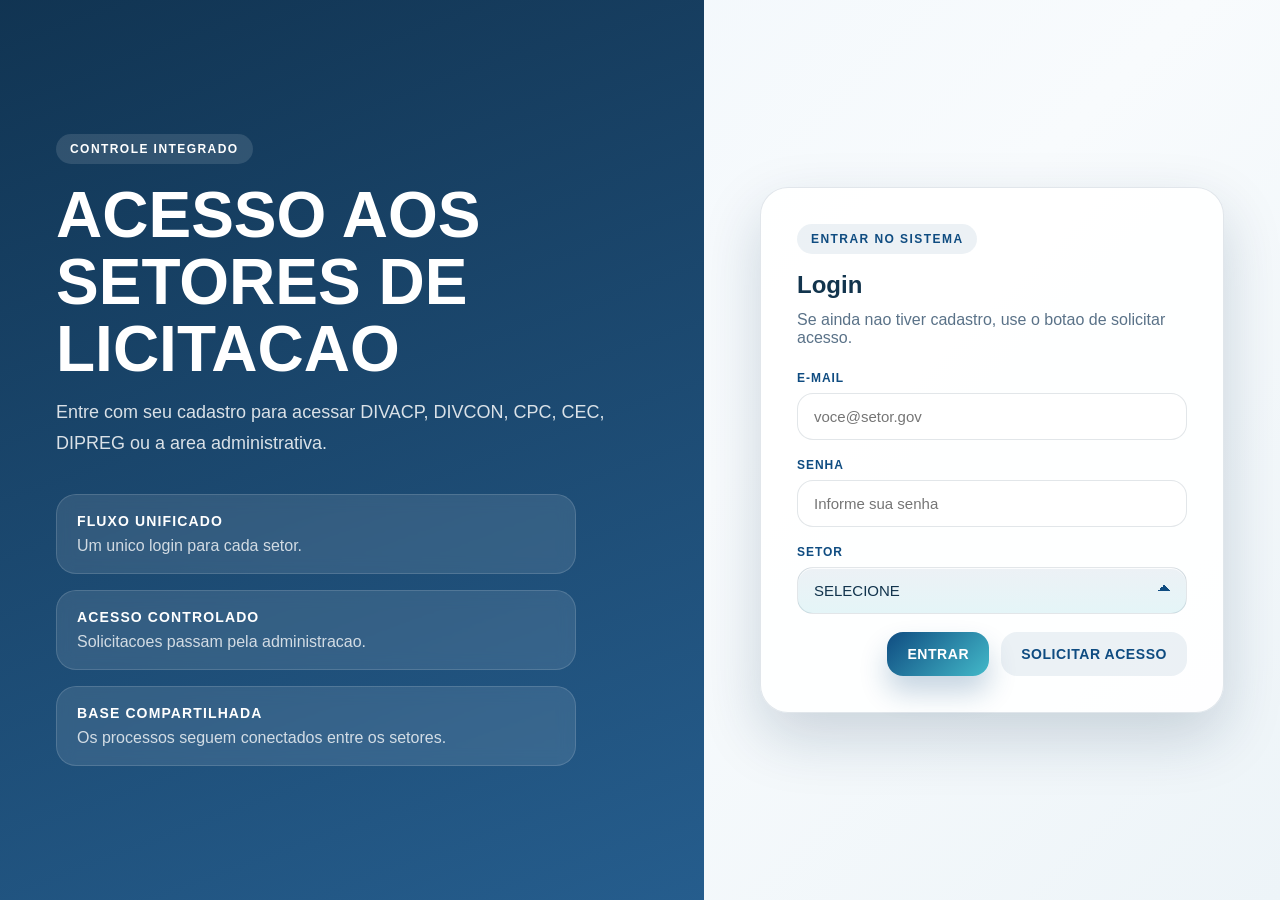
==== commit 8a9a3e50: "Update print statement from 'Hello' to 'Goodbye'" ====
--- a/index.html
+++ b/index.html
@@ -1,1382 +1,977 @@
-﻿<!DOCTYPE html>
-<html lang="pt-BR">
-<head>
-  <meta charset="UTF-8" />
-  <meta name="viewport" content="width=device-width, initial-scale=1.0" />
-  <title>Controle de Licitacao</title>
-  <link rel="stylesheet" href="app.css" />
-</head>
-<body class="route-boot">
-  <div id="app" class="app-shell"></div>
-
-  <template id="tpl-login">
-<main class="login-layout">
-    <section class="login-hero">
-      <div>
-        <span class="hero-tag">CONTROLE INTEGRADO</span>
-        <h1>ACESSO AOS SETORES DE LICITACAO</h1>
-        <p>
-          Entre com seu cadastro para acessar DIVACP, DIVCON, CPC, CEC, DIPREG ou a area administrativa.
-        </p>
-
-        <div class="hero-cards">
-          <article class="hero-card">
-            <strong>FLUXO UNIFICADO</strong>
-            <span>Um unico login para cada setor.</span>
-          </article>
-          <article class="hero-card">
-            <strong>ACESSO CONTROLADO</strong>
-            <span>Solicitacoes passam pela administracao.</span>
-          </article>
-          <article class="hero-card">
-            <strong>BASE COMPARTILHADA</strong>
-            <span>Os processos seguem conectados entre os setores.</span>
-          </article>
-        </div>
-      </div>
-    </section>
-
-    <section class="login-panel">
-      <div class="login-box">
-        <span class="login-kicker">ENTRAR NO SISTEMA</span>
-        <h2>Login</h2>
-        <p class="login-subtitulo">Se ainda nao tiver cadastro, use o botao de solicitar acesso.</p>
-
-        <form id="loginForm" class="login-form">
-          <label class="campo">
-            <span>E-MAIL</span>
-            <input type="email" id="loginEmail" placeholder="voce@setor.gov" required />
-          </label>
-
-          <label class="campo">
-            <span>SENHA</span>
-            <input type="password" id="loginSenha" placeholder="Informe sua senha" required />
-          </label>
-
-          <label class="campo">
-            <span>SETOR</span>
-            <select id="loginSetor" required>
-              <option value="">SELECIONE</option>
-              <option value="DIVACP">DIVACP</option>
-              <option value="DIVCON">DIVCON</option>
-              <option value="CPC">CPC</option>
-              <option value="CEC">CEC</option>
-              <option value="DIPREG">DIPREG</option>
-              <option value="ADMIN">ADMIN</option>
-            </select>
-          </label>
-
-          <div class="login-acoes">
-            <button type="submit" class="btn-primario">ENTRAR</button>
-            <button type="button" class="btn-secundario" id="btnSolicitarAcesso">SOLICITAR ACESSO</button>
-          </div>
-        </form>
-
-        <div class="login-dica">
-          <strong>ACESSO INICIAL DO ADMIN</strong>
-          <span>E-mail: admin@licitacao.local</span>
-          <span>Senha: admin123</span>
-        </div>
-      </div>
-    </section>
-  </main>
-
-  <div class="modal-backdrop" id="modalSolicitacao">
-    <div class="modal-card">
-      <div class="modal-topo">
-        <div>
-          <span class="modal-kicker">NOVO ACESSO</span>
-          <h3>SOLICITAR ACESSO</h3>
-        </div>
-        <button type="button" class="btn-fechar" id="btnFecharSolicitacao">X</button>
-      </div>
-
-      <form id="solicitacaoForm" class="solicitacao-form">
-        <div class="grid-duplo">
-          <label class="campo">
-            <span>NOME COMPLETO</span>
-            <input type="text" id="solicitacaoNome" required />
-          </label>
-
-          <label class="campo">
-            <span>E-MAIL</span>
-            <input type="email" id="solicitacaoEmail" required />
-          </label>
-        </div>
-
-        <label class="campo">
-          <span>SETOR SOLICITADO</span>
-          <select id="solicitacaoSetor" required>
-            <option value="">SELECIONE</option>
-            <option value="DIVACP">DIVACP</option>
-            <option value="DIVCON">DIVCON</option>
-            <option value="CPC">CPC</option>
-            <option value="CEC">CEC</option>
-            <option value="DIPREG">DIPREG</option>
-          </select>
-        </label>
-
-        <div class="modal-acoes">
-          <button type="button" class="btn-secundario" id="btnCancelarSolicitacao">CANCELAR</button>
-          <button type="submit" class="btn-primario">ENVIAR SOLICITACAO</button>
-        </div>
-      </form>
-    </div>
-  </div>
-
-  <div id="toastLogin" class="toast"></div>
+<!DOCTYPE html>
+<html lang="pt-BR">
+<head>
+  <meta charset="UTF-8" />
+  <meta name="viewport" content="width=device-width, initial-scale=1.0" />
+  <title>Controle de Licitacao</title>
+  <link rel="stylesheet" href="app.css" />
+</head>
+<body class="route-boot">
+  <div id="app" class="app-shell"></div>
+
+  <template id="tpl-login">
+<main class="login-layout">
+    <section class="login-hero">
+      <div>
+        <span class="hero-tag">CONTROLE INTEGRADO</span>
+        <h1>ACESSO AOS SETORES DE LICITACAO</h1>
+        <p>
+          Entre com seu cadastro para acessar DIVACP, DIVCON, CPC, CEC, DIPREG ou a area administrativa.
+        </p>
+
+        <div class="hero-cards">
+          <article class="hero-card">
+            <strong>FLUXO UNIFICADO</strong>
+            <span>Um unico login para cada setor.</span>
+          </article>
+          <article class="hero-card">
+            <strong>ACESSO CONTROLADO</strong>
+            <span>Solicitacoes passam pela administracao.</span>
+          </article>
+          <article class="hero-card">
+            <strong>BASE COMPARTILHADA</strong>
+            <span>Os processos seguem conectados entre os setores.</span>
+          </article>
+        </div>
+      </div>
+    </section>
+
+    <section class="login-panel">
+      <div class="login-box">
+        <span class="login-kicker">ENTRAR NO SISTEMA</span>
+        <h2>Login</h2>
+        <p class="login-subtitulo">Se ainda nao tiver cadastro, use o botao de solicitar acesso.</p>
+
+        <form id="loginForm" class="login-form">
+          <label class="campo">
+            <span>E-MAIL</span>
+            <input type="email" id="loginEmail" placeholder="voce@setor.gov" required />
+          </label>
+
+          <label class="campo">
+            <span>SENHA</span>
+            <input type="password" id="loginSenha" placeholder="Informe sua senha" required />
+          </label>
+
+          <label class="campo">
+            <span>SETOR</span>
+            <select id="loginSetor" required>
+              <option value="">SELECIONE</option>
+              <option value="DIVACP">DIVACP</option>
+              <option value="DIVCON">DIVCON</option>
+              <option value="CPC">CPC</option>
+              <option value="CEC">CEC</option>
+              <option value="DIPREG">DIPREG</option>
+              <option value="ADMIN">ADMIN</option>
+            </select>
+          </label>
+
+          <div class="login-acoes">
+            <button type="submit" class="btn-primario">ENTRAR</button>
+            <button type="button" class="btn-secundario" id="btnSolicitarAcesso">SOLICITAR ACESSO</button>
+          </div>
+        </form>
+
+      </div>
+    </section>
+  </main>
+
+  <div class="modal-backdrop" id="modalSolicitacao">
+    <div class="modal-card">
+      <div class="modal-topo">
+        <div>
+          <span class="modal-kicker">NOVO ACESSO</span>
+          <h3>SOLICITAR ACESSO</h3>
+        </div>
+        <button type="button" class="btn-fechar" id="btnFecharSolicitacao">X</button>
+      </div>
+
+      <form id="solicitacaoForm" class="solicitacao-form">
+        <div class="grid-duplo">
+          <label class="campo">
+            <span>NOME COMPLETO</span>
+            <input type="text" id="solicitacaoNome" required />
+          </label>
+
+          <label class="campo">
+            <span>E-MAIL</span>
+            <input type="email" id="solicitacaoEmail" required />
+          </label>
+        </div>
+
+        <label class="campo">
+          <span>SETOR SOLICITADO</span>
+          <select id="solicitacaoSetor" required>
+            <option value="">SELECIONE</option>
+            <option value="DIVACP">DIVACP</option>
+            <option value="DIVCON">DIVCON</option>
+            <option value="CPC">CPC</option>
+            <option value="CEC">CEC</option>
+            <option value="DIPREG">DIPREG</option>
+          </select>
+        </label>
+
+        <div class="modal-acoes">
+          <button type="button" class="btn-secundario" id="btnCancelarSolicitacao">CANCELAR</button>
+          <button type="submit" class="btn-primario">ENVIAR SOLICITACAO</button>
+        </div>
+      </form>
+    </div>
+  </div>
+
+  <div id="toastLogin" class="toast"></div>
   </template>
 
-  <template id="tpl-alterar-senha">
-<main class="login-layout">
-    <section class="login-hero">
-      <div>
-        <span class="hero-tag">PRIMEIRO ACESSO</span>
-        <h1>TROCA OBRIGATORIA DE SENHA</h1>
-        <p>
-          Sua senha atual e temporaria. Antes de entrar no setor, defina uma senha definitiva para continuar.
-        </p>
-      </div>
-    </section>
-
-    <section class="login-panel">
-      <div class="login-box">
-        <span class="login-kicker">SEGURANCA DE ACESSO</span>
-        <h2>Nova senha</h2>
-        <p class="login-subtitulo">Escolha uma senha definitiva para o seu setor autorizado.</p>
-
-        <form id="alterarSenhaForm" class="login-form">
-          <label class="campo">
-            <span>NOVA SENHA</span>
-            <input type="password" id="novaSenha" required />
-          </label>
-
-          <label class="campo">
-            <span>CONFIRMAR NOVA SENHA</span>
-            <input type="password" id="confirmarNovaSenha" required />
-          </label>
-
-          <div class="login-acoes">
-            <button type="submit" class="btn-primario">SALVAR SENHA DEFINITIVA</button>
-          </div>
-        </form>
-      </div>
-    </section>
-  </main>
-
-  <div id="toastLogin" class="toast"></div>
+  <template id="tpl-alterar-senha">
+<main class="login-layout">
+    <section class="login-hero">
+      <div>
+        <span class="hero-tag">PRIMEIRO ACESSO</span>
+        <h1>TROCA OBRIGATORIA DE SENHA</h1>
+        <p>
+          Sua senha atual e temporaria. Antes de entrar no setor, defina uma senha definitiva para continuar.
+        </p>
+      </div>
+    </section>
+
+    <section class="login-panel">
+      <div class="login-box">
+        <span class="login-kicker">SEGURANCA DE ACESSO</span>
+        <h2>Nova senha</h2>
+        <p class="login-subtitulo">Escolha uma senha definitiva para o seu setor autorizado.</p>
+
+        <form id="alterarSenhaForm" class="login-form">
+          <label class="campo">
+            <span>NOVA SENHA</span>
+            <input type="password" id="novaSenha" required />
+          </label>
+
+          <label class="campo">
+            <span>CONFIRMAR NOVA SENHA</span>
+            <input type="password" id="confirmarNovaSenha" required />
+          </label>
+
+          <div class="login-acoes">
+            <button type="submit" class="btn-primario">SALVAR SENHA DEFINITIVA</button>
+          </div>
+        </form>
+      </div>
+    </section>
+  </main>
+
+  <div id="toastLogin" class="toast"></div>
   </template>
 
-  <template id="tpl-admin">
-<div class="admin-shell">
-    <header class="admin-topo">
-      <div>
-        <span class="admin-tag">PAINEL ADMINISTRATIVO</span>
-        <h1>GESTAO DE ACESSOS</h1>
-        <p>Aprove solicitacoes, acompanhe usuarios e ajuste os setores de acesso do sistema.</p>
-      </div>
-
-      <div class="admin-usuario">
-        <div class="admin-usuario-box">
-          <small>LOGADO COMO</small>
-          <strong data-auth-nome>ADMINISTRADOR</strong>
-          <span data-auth-setor>ADMIN</span>
-        </div>
-        <button type="button" class="btn-sair-admin" id="btnSairAdmin">SAIR</button>
-      </div>
-    </header>
-
-    <section class="admin-cards">
-      <article class="admin-card">
-        <span>SOLICITACOES PENDENTES</span>
-        <strong id="cardSolicitacoes">0</strong>
-      </article>
-      <article class="admin-card">
-        <span>USUARIOS ATIVOS</span>
-        <strong id="cardUsuariosAtivos">0</strong>
-      </article>
-      <article class="admin-card">
-        <span>USUARIOS INATIVOS</span>
-        <strong id="cardUsuariosInativos">0</strong>
-      </article>
-      <article class="admin-card">
-        <span>SETORES COM ACESSO</span>
-        <strong id="cardSetores">0</strong>
-      </article>
-    </section>
-
-    <main class="admin-grid">
-      <section class="admin-painel">
-        <div class="painel-topo">
-          <div>
-            <span class="painel-tag">FILA DE ANALISE</span>
-            <h2>SOLICITACOES DE ACESSO</h2>
-          </div>
-        </div>
-
-        <div id="listaSolicitacoes" class="lista-admin"></div>
-      </section>
-
-      <section class="admin-painel">
-        <div class="painel-topo">
-          <div>
-            <span class="painel-tag">USUARIOS CADASTRADOS</span>
-            <h2>ACESSOS ATIVOS E INATIVOS</h2>
-          </div>
-        </div>
-
-        <div class="tabela-wrap">
-          <table class="tabela-admin">
-            <thead>
-              <tr>
-                <th>NOME</th>
-                <th>E-MAIL</th>
-                <th>SENHA</th>
-                <th>SETOR</th>
-                <th>PERFIL</th>
-                <th>STATUS</th>
-                <th>ACOES</th>
-              </tr>
-            </thead>
-            <tbody id="tabelaUsuarios"></tbody>
-          </table>
-        </div>
-      </section>
-    </main>
-  </div>
-
-  <div id="toastAdmin" class="toast"></div>
+  <template id="tpl-admin">
+<div class="admin-shell">
+    <header class="admin-topo">
+      <div>
+        <span class="admin-tag">PAINEL ADMINISTRATIVO</span>
+        <h1>GESTAO DE ACESSOS</h1>
+        <p>Aprove solicitacoes, acompanhe usuarios e ajuste os setores de acesso do sistema.</p>
+      </div>
+
+      <div class="admin-usuario">
+        <div class="admin-usuario-box">
+          <small>LOGADO COMO</small>
+          <strong data-auth-nome>ADMINISTRADOR</strong>
+          <span data-auth-setor>ADMIN</span>
+        </div>
+        <button type="button" class="btn-sair-admin" id="btnSairAdmin">SAIR</button>
+      </div>
+    </header>
+
+    <section class="admin-cards">
+      <article class="admin-card">
+        <span>SOLICITACOES PENDENTES</span>
+        <strong id="cardSolicitacoes">0</strong>
+      </article>
+      <article class="admin-card">
+        <span>USUARIOS ATIVOS</span>
+        <strong id="cardUsuariosAtivos">0</strong>
+      </article>
+      <article class="admin-card">
+        <span>USUARIOS INATIVOS</span>
+        <strong id="cardUsuariosInativos">0</strong>
+      </article>
+      <article class="admin-card">
+        <span>SETORES COM ACESSO</span>
+        <strong id="cardSetores">0</strong>
+      </article>
+    </section>
+
+    <main class="admin-grid">
+      <section class="admin-painel">
+        <div class="painel-topo">
+          <div>
+            <span class="painel-tag">FILA DE ANALISE</span>
+            <h2>SOLICITACOES DE ACESSO</h2>
+          </div>
+        </div>
+
+        <div id="listaSolicitacoes" class="lista-admin"></div>
+      </section>
+
+      <section class="admin-painel">
+        <div class="painel-topo">
+          <div>
+            <span class="painel-tag">USUARIOS CADASTRADOS</span>
+            <h2>ACESSOS ATIVOS E INATIVOS</h2>
+          </div>
+        </div>
+
+        <div class="tabela-wrap">
+          <table class="tabela-admin">
+            <thead>
+              <tr>
+                <th>NOME</th>
+                <th>E-MAIL</th>
+                <th>SENHA</th>
+                <th>SETOR</th>
+                <th>PERFIL</th>
+                <th>STATUS</th>
+                <th>ACOES</th>
+              </tr>
+            </thead>
+            <tbody id="tabelaUsuarios"></tbody>
+          </table>
+        </div>
+      </section>
+    </main>
+  </div>
+
+  <div id="toastAdmin" class="toast"></div>
   </template>
 
-  <template id="tpl-divacp">
-<div class="container">
-    <div class="topo">
-      <div class="topo-perfil">
-        <button
-          type="button"
-          class="btn-perfil"
-          id="btnPerfil"
-          aria-haspopup="menu"
-          aria-expanded="false"
-          aria-controls="menuPerfil"
-        >
-          <span class="icone-perfil" aria-hidden="true">
-            <span class="icone-perfil-cabeca"></span>
-            <span class="icone-perfil-corpo"></span>
-          </span>
-          <span class="btn-perfil-texto">
-            <strong>PERFIL</strong>
-            <small>DIVACP</small>
-          </span>
-          <span class="btn-perfil-seta" aria-hidden="true"></span>
-        </button>
-
-        <div class="menu-perfil" id="menuPerfil" role="menu" aria-labelledby="btnPerfil">
-          <div class="menu-perfil-cabecalho">
-            <span class="menu-perfil-legenda">ACESSO ATUAL</span>
-            <strong>SETOR DIVACP</strong>
-            <small>CONTROLE DE LICITAÃ‡ÃƒO</small>
-          </div>
-
-          <button type="button" class="menu-perfil-item" role="menuitem" data-acao-perfil="perfil">
-            VER PERFIL
-          </button>
-          <button type="button" class="menu-perfil-item" role="menuitem" data-acao-perfil="preferencias">
-            PREFERÃŠNCIAS
-          </button>
-          <button type="button" class="menu-perfil-item menu-perfil-item-destaque" role="menuitem" data-acao-perfil="sair">
-            SAIR
-          </button>
-        </div>
-      </div>
-
-      <h1>SISTEMA DE CONTROLE DE LICITAÃ‡ÃƒO - DIVACP</h1>
-      <p>
-        MODELO INICIAL DO SETOR DIVACP PARA ACOMPANHAMENTO DE PROCESSOS DE LICITAÃ‡ÃƒO.
-      </p>
-
-      <div id="cardsAndamento" class="cards cards-dinamicos ativo">
-        <div class="card">
-          <h3>PROCESSOS ATIVOS</h3>
-          <span id="ativos">0</span>
-        </div>
-        <div class="card">
-          <h3>ENCAMINHADOS</h3>
-          <span id="encaminhados">0</span>
-        </div>
-        <div class="card">
-          <h3>PENDÃŠNCIAS</h3>
-          <span id="pendencias">0</span>
-        </div>
-        <div class="card">
-          <h3>TOTAL CADASTRADO</h3>
-          <span id="total">0</span>
-        </div>
-      </div>
-
-      <div id="cardsAgenda" class="cards cards-dinamicos">
-        <div class="card card-agenda card-agenda-hoje">
-          <h3>LICITAÃ‡Ã•ES DE HOJE</h3>
-          <span id="agendaHoje">0</span>
-        </div>
-        <div class="card card-agenda card-agenda-amanha">
-          <h3>LICITAÃ‡Ã•ES DE AMANHÃƒ</h3>
-          <span id="agendaAmanha">0</span>
-        </div>
-        <div class="card card-agenda card-agenda-depois">
-          <h3>LICITAÃ‡Ã•ES DE DEPOIS DE AMANHÃƒ</h3>
-          <span id="agendaDepoisAmanha">0</span>
-        </div>
-      </div>
-
-      <div id="cardsNrLicitatorios" class="cards cards-dinamicos">
-        <div class="card card-licitatorio">
-          <h3>COM NR DEFINIDO</h3>
-          <span id="licitatorioDefinido">0</span>
-        </div>
-        <div class="card card-licitatorio">
-          <h3>PROVISÃ“RIOS (XXX)</h3>
-          <span id="licitatorioProvisorio">0</span>
-        </div>
-        <div class="card card-licitatorio">
-          <h3>TOTAL</h3>
-          <span id="licitatorioTotal">0</span>
-        </div>
-      </div>
-
-      <div id="cardsResumo" class="cards cards-dinamicos">
-        <div class="card card-resumo">
-          <h3>ANDAMENTO</h3>
-          <span id="resumoAndamento">0</span>
-        </div>
-        <div class="card card-resumo">
-          <h3>AGUARDANDO ABERTURA</h3>
-          <span id="resumoAguardandoAbertura">0</span>
-        </div>
-        <div class="card card-resumo">
-          <h3>RECURSO</h3>
-          <span id="resumoRecurso">0</span>
-        </div>
-        <div class="card card-resumo">
-          <h3>SUSPENSÃƒO</h3>
-          <span id="resumoSuspensao">0</span>
-        </div>
-        <div class="card card-resumo">
-          <h3>SUSPENSO</h3>
-          <span id="resumoSuspenso">0</span>
-        </div>
-        <div class="card card-resumo">
-          <h3>IMPUGNAÃ‡ÃƒO / ESCLARECIMENTO</h3>
-          <span id="resumoImpugnacao">0</span>
-        </div>
-        <div class="card card-resumo">
-          <h3>SUSPENSO PARA PARECER</h3>
-          <span id="resumoParecer">0</span>
-        </div>
-        <div class="card card-resumo">
-          <h3>FINALIZADOS</h3>
-          <span id="resumoFinalizados">0</span>
-        </div>
-      </div>
-    </div>
-
-    <div class="abas-externas">
-      <button type="button" class="aba-btn aba-andamento ativa" id="abaAndamento" onclick="mostrarAba('andamento')">
-        ANDAMENTO
-      </button>
-      <button type="button" class="aba-btn aba-agenda" id="abaAgenda" onclick="mostrarAba('agenda')">
-        AGENDA
-      </button>
-      <button type="button" class="aba-btn aba-licitatorio" id="abaNrLicitatorios" onclick="mostrarAba('nrLicitatorios')">
-        NR LICITATÃ“RIOS
-      </button>
-      <button type="button" class="aba-btn aba-resumo" id="abaResumo" onclick="mostrarAba('resumo')">
-        RESUMO
-      </button>
-    </div>
-
-    <div class="painel painel-unico">
-      <div id="topoAndamento" class="painel-topo topo-acao ativo-topo">
-        <div>
-          <h2>PAINEL DE PROCESSOS - DIVACP</h2>
-          <p class="texto-selecao" id="textoSelecao">NENHUM PROCESSO SELECIONADO</p>
-        </div>
-
-        <div class="barra-acoes-superior">
-          <button type="button" class="btn-topo btn-principal" onclick="abrirModalCadastro()">
-            NOVO PROCESSO
-          </button>
-          <button type="button" class="btn-topo" id="btnVer" onclick="acaoVerSelecionado()" disabled>
-            VER
-          </button>
-          <button type="button" class="btn-topo" id="btnEditar" onclick="acaoEditarSelecionado()" disabled>
-            EDITAR
-          </button>
-          <button type="button" class="btn-topo btn-enviar-superior" id="btnEnviar" onclick="acaoEnviarSelecionados()" disabled>
-            ENVIAR
-          </button>
-          <button type="button" class="btn-topo btn-excluir-superior" id="btnExcluir" onclick="acaoExcluirSelecionados()" disabled>
-            EXCLUIR
-          </button>
-          <button type="button" class="btn-topo btn-pdf" onclick="exportarPdf('andamento')">
-            EXPORTAR PDF
-          </button>
-        </div>
-      </div>
-
-      <div id="topoAgenda" class="painel-topo topo-acao">
-        <div>
-          <h2>AGENDA DE PROCESSOS - DIVACP</h2>
-          <p class="texto-selecao">VISUALIZAÃ‡ÃƒO EM FORMATO DE PLANILHA COM BASE NA DATA DE ABERTURA</p>
-        </div>
-
-        <div class="barra-acoes-superior">
-          <button type="button" class="btn-topo btn-pdf" onclick="exportarPdf('agenda')">
-            EXPORTAR PDF
-          </button>
-        </div>
-      </div>
-
-      <div id="topoNrLicitatorios" class="topo-licitatorio">
-        <div class="licitatorio-faixa-botoes">
-          <button type="button" class="btn-licitatorio ativo" onclick="selecionarTipoLicitatorio('PREGÃƒO', this)">
-            PREGÃƒO
-          </button>
-          <button type="button" class="btn-licitatorio" onclick="selecionarTipoLicitatorio('CONCORRÃŠNCIA', this)">
-            CONCORRÃŠNCIA
-          </button>
-          <button type="button" class="btn-licitatorio" onclick="selecionarTipoLicitatorio('CHAMAMENTO PÃšBLICO', this)">
-            CHAMAMENTO PÃšBLICO
-          </button>
-          <button type="button" class="btn-licitatorio" onclick="selecionarTipoLicitatorio('SELEÃ‡ÃƒO DE FORNECEDORES', this)">
-            SELEÃ‡ÃƒO DE FORNECEDORES
-          </button>
-        </div>
-
-        <div class="gerador-box">
-          <div class="gerador-campos">
-            <div class="campo-formulario">
-              <label for="buscaNrSei">NR. SEI</label>
-              <input type="text" id="buscaNrSei" placeholder="INFORME O NR. SEI" />
-            </div>
-
-            <div class="campo-formulario campo-botoes-gerador">
-              <label>&nbsp;</label>
-              <div class="linha-botoes-gerador">
-                <button type="button" class="btn-busca" onclick="buscarProcessoPorSei()">
-                  BUSCAR
-                </button>
-                <button type="button" class="btn-gerar" onclick="gerarNumeroLicitatorio()">
-                  GERAR NR
-                </button>
-                <button type="button" class="btn-topo btn-pdf" onclick="exportarPdf('licitatorios')">
-                  EXPORTAR PDF
-                </button>
-              </div>
-            </div>
-          </div>
-
-          <div id="resultadoGerador" class="resultado-gerador">
-            <div class="resultado-vazio">
-              INFORME O NR. SEI PARA LOCALIZAR O PROCESSO.
-            </div>
-          </div>
-        </div>
-      </div>
-
-      <div id="topoResumo" class="topo-resumo">
-        <div class="resumo-faixa-botoes">
-          <button type="button" class="btn-resumo-situacao ativo" onclick="filtrarResumo('TODOS', this)">
-            TODOS
-          </button>
-          <button type="button" class="btn-resumo-situacao" onclick="filtrarResumo('ANDAMENTO', this)">
-            ANDAMENTO
-          </button>
-          <button type="button" class="btn-resumo-situacao" onclick="filtrarResumo('AGUARDANDO ABERTURA', this)">
-            AGUARDANDO ABERTURA
-          </button>
-          <button type="button" class="btn-resumo-situacao" onclick="filtrarResumo('RECURSO', this)">
-            RECURSO
-          </button>
-          <button type="button" class="btn-resumo-situacao" onclick="filtrarResumo('SUSPENSÃƒO', this)">
-            SUSPENSÃƒO
-          </button>
-          <button type="button" class="btn-resumo-situacao" onclick="filtrarResumo('SUSPENSO', this)">
-            SUSPENSO
-          </button>
-          <button type="button" class="btn-resumo-situacao" onclick="filtrarResumo('IMPUGNAÃ‡ÃƒO / ESCLARECIMENTO', this)">
-            IMPUGNAÃ‡ÃƒO / ESCLARECIMENTO
-          </button>
-          <button type="button" class="btn-resumo-situacao" onclick="filtrarResumo('SUSPENSO PARA PARECER', this)">
-            SUSPENSO PARA PARECER
-          </button>
-          <button type="button" class="btn-resumo-situacao" onclick="filtrarResumo('FINALIZADOS', this)">
-            FINALIZADOS
-          </button>
-        </div>
-
-        <div class="barra-acoes-superior barra-resumo-pdf">
-          <button type="button" class="btn-topo btn-pdf" onclick="exportarPdf('resumo')">
-            EXPORTAR PDF
-          </button>
-        </div>
-      </div>
-
-      <div id="conteudoAndamento" class="conteudo-aba ativo">
-        <div class="acoes">
-          <input
-            type="text"
-            id="pesquisa"
-            placeholder="PESQUISAR SEI, COMPRAS, DATA, Ã“RGÃƒO, MODALIDADE, PREGÃƒO..."
-          />
-        </div>
-
-        <div class="tabela">
-          <table>
-            <thead>
-              <tr>
-                <th class="coluna-check">
-                  <input type="checkbox" id="selecionarTodos" />
-                </th>
-                <th>NR. SEI</th>
-                <th>NR. COMPRAS</th>
-                <th>DATA ENTRADA SELIC</th>
-                <th>Ã“RGÃƒO</th>
-                <th>MODALIDADE</th>
-                <th>NR. PREGÃƒO</th>
-                <th>VALOR ESTIMADO</th>
-                <th>ANO DA LICITAÃ‡ÃƒO</th>
-                <th>ENCAMINHADO PARA</th>
-              </tr>
-            </thead>
-            <tbody id="tabela-processos"></tbody>
-          </table>
-        </div>
-      </div>
-
-      <div id="conteudoAgenda" class="conteudo-aba">
-        <div class="tabela">
-          <table>
-            <thead>
-              <tr>
-                <th>DATA DE ABERTURA</th>
-                <th>HORA</th>
-                <th>NR. SEI</th>
-                <th>NR. COMPRAS</th>
-                <th>Ã“RGÃƒO</th>
-                <th>MODALIDADE</th>
-                <th>NR. PREGÃƒO</th>
-                <th>RESPONSÃVEL</th>
-                <th>STATUS</th>
-                <th>AÃ‡ÃƒO</th>
-              </tr>
-            </thead>
-            <tbody id="tabela-agenda"></tbody>
-          </table>
-        </div>
-      </div>
-
-      <div id="conteudoNrLicitatorios" class="conteudo-aba">
-        <div class="licitatorio-legenda">
-          <h3>NR LICITATÃ“RIOS CADASTRADOS</h3>
-          <p>ACOMPANHAMENTO DOS NRS PROVISÃ“RIOS E DEFINIDOS.</p>
-        </div>
-
-        <div class="tabela">
-          <table>
-            <thead>
-              <tr>
-                <th>NR. PREGÃƒO</th>
-                <th>ANO</th>
-                <th>MODALIDADE</th>
-                <th>NR. SEI</th>
-                <th>NR. COMPRAS</th>
-                <th>Ã“RGÃƒO</th>
-                <th>VALOR ESTIMADO</th>
-              </tr>
-            </thead>
-            <tbody id="tabela-licitatorio"></tbody>
-          </table>
-        </div>
-      </div>
-
-      <div id="conteudoResumo" class="conteudo-aba">
-        <div class="resumo-legenda">
-          <h3 id="tituloResumoTabela">PROCESSOS - TODOS</h3>
-          <p id="subtituloResumoTabela">VISUALIZAÃ‡ÃƒO DOS PROCESSOS POR SITUAÃ‡ÃƒO</p>
-        </div>
-
-        <div class="tabela">
-          <table>
-            <thead>
-              <tr>
-                <th>NR. SEI</th>
-                <th>NR. COMPRAS</th>
-                <th>DATA ENTRADA SELIC</th>
-                <th>Ã“RGÃƒO</th>
-                <th>MODALIDADE</th>
-                <th>NR. PREGÃƒO</th>
-                <th>SITUAÃ‡ÃƒO</th>
-                <th>VALOR ESTIMADO</th>
-                <th>AÃ‡ÃƒO</th>
-              </tr>
-            </thead>
-            <tbody id="tabela-resumo"></tbody>
-          </table>
-        </div>
-      </div>
-    </div>
-  </div>
-
-  <div class="modal" id="modal-processo">
-    <div class="modal-conteudo modal-grande">
-      <div class="modal-topo">
-        <h2 id="titulo-modal-form">NOVO PROCESSO</h2>
-        <button class="fechar-modal" type="button" onclick="fecharModalCadastro()">Ã—</button>
-      </div>
-
-      <form id="form-processo">
-        <input type="hidden" id="indiceEdicao" />
-
-        <div class="form-grid">
-          <div class="campo-formulario">
-            <label for="numeroCi">NR. SEI</label>
-            <input type="text" id="numeroCi" required />
-          </div>
-
-          <div class="campo-formulario">
-            <label for="numeroCompras">NR. COMPRAS</label>
-            <input type="text" id="numeroCompras" />
-          </div>
-
-          <div class="campo-formulario">
-            <label for="dataEntrada">DATA ENTRADA SELIC</label>
-            <input type="date" id="dataEntrada" required />
-          </div>
-
-          <div class="campo-formulario">
-            <label for="orgao">Ã“RGÃƒO</label>
-            <input type="text" id="orgao" required />
-          </div>
-
-          <div class="campo-formulario">
-            <label for="modalidade">MODALIDADE</label>
-            <div class="select-estilizado">
-              <select id="modalidade" required>
-                <option value="">SELECIONE A MODALIDADE</option>
-                <option value="PREGÃƒO ELETRÃ”NICO">PREGÃƒO ELETRÃ”NICO</option>
-                <option value="PREGÃƒO PRESENCIAL">PREGÃƒO PRESENCIAL</option>
-                <option value="CONCORRÃŠNCIA">CONCORRÃŠNCIA</option>
-                <option value="CHAMAMENTO PÃšBLICO">CHAMAMENTO PÃšBLICO</option>
-                <option value="SELEÃ‡ÃƒO DE FORNECEDORES">SELEÃ‡ÃƒO DE FORNECEDORES</option>
-                <option value="DISPENSA">DISPENSA</option>
-                <option value="INEXIGIBILIDADE">INEXIGIBILIDADE</option>
-                <option value="CREDENCIAMENTO">CREDENCIAMENTO</option>
-              </select>
-              <span class="select-estilizado-icone" aria-hidden="true"></span>
-            </div>
-          </div>
-
-          <div class="campo-formulario">
-            <label for="numeroPregao">NR. PREGÃƒO</label>
-            <input
-              type="text"
-              id="numeroPregao"
-              placeholder="XXX/2026"
-              value="XXX/2026"
-              required
-              onblur="normalizarPregaoCampo(this)"
-            />
-          </div>
-
-          <div class="campo-formulario campo-total">
-            <label for="objeto">OBJETO</label>
-            <textarea id="objeto" rows="4" required></textarea>
-          </div>
-
-          <div class="campo-formulario">
-            <label for="fonte">FONTE</label>
-            <input type="text" id="fonte" required />
-          </div>
-
-          <div class="campo-formulario">
-            <label for="valorEstimado">VALOR ESTIMADO</label>
-            <input
-              type="text"
-              id="valorEstimado"
-              placeholder="R$ 0,00"
-              required
-              oninput="formatarMoeda(this)"
-            />
-          </div>
-
-          <div class="campo-formulario">
-            <label for="anoLicitacao">ANO DA LICITAÃ‡ÃƒO</label>
-            <input type="text" id="anoLicitacao" readonly />
-          </div>
-
-          <div class="campo-formulario campo-valor-extenso">
-            <label for="valorEstimadoExtenso">VALOR ESTIMADO POR EXTENSO</label>
-            <input
-              type="text"
-              id="valorEstimadoExtenso"
-              readonly
-              placeholder="O VALOR POR EXTENSO SERÃ EXIBIDO AQUI."
-            />
-          </div>
-        </div>
-
-        <div class="acoes-modal">
-          <button type="button" class="btn-cancelar" onclick="fecharModalCadastro()">
-            CANCELAR
-          </button>
-          <button type="submit" class="btn-salvar" id="btn-salvar-form">
-            SALVAR PROCESSO
-          </button>
-        </div>
-      </form>
-    </div>
-  </div>
-
-  <div class="modal" id="modal-complementar">
-    <div class="modal-conteudo modal-grande">
-      <div class="modal-topo">
-        <h2>INFORMAÃ‡Ã•ES COMPLEMENTARES</h2>
-        <button class="fechar-modal" type="button" onclick="fecharModalComplementar()">Ã—</button>
-      </div>
-
-      <form id="form-complementar">
-        <input type="hidden" id="indiceComplementar" />
-
-        <div class="form-grid form-grid-3">
-          <div class="campo-formulario">
-            <label for="dataEntradaOutrosSetores">DATA ENTRADA DIVCON/CPC/CEC</label>
-            <input type="date" id="dataEntradaOutrosSetores" />
-          </div>
-
-          <div class="campo-formulario">
-            <label for="responsavelMinuta">RESPONSÃVEL PELA MINUTA</label>
-            <input type="text" id="responsavelMinuta" />
-          </div>
-
-          <div class="campo-formulario">
-            <label for="statusDivcon">STATUS DIVCON</label>
-            <input type="text" id="statusDivcon" />
-          </div>
-
-          <div class="campo-formulario">
-            <label for="itensLote">ITENS/LOTE</label>
-            <input type="text" id="itensLote" />
-          </div>
-
-          <div class="campo-formulario">
-            <label for="responsavelPregoeiro">RESPONSÃVEL</label>
-            <input type="text" id="responsavelPregoeiro" />
-          </div>
-
-          <div class="campo-formulario">
-            <label for="setorResponsavel">SETOR DO RESPONSÃVEL</label>
-            <input type="text" id="setorResponsavel" />
-          </div>
-
-          <div class="campo-formulario">
-            <label for="dataInicial">DATA INICIAL</label>
-            <input type="date" id="dataInicial" />
-          </div>
-
-          <div class="campo-formulario">
-            <label for="dataFinal">DATA FINAL</label>
-            <input type="date" id="dataFinal" />
-          </div>
-
-          <div class="campo-formulario">
-            <label for="dataAbertura">DATA DE ABERTURA</label>
-            <input type="date" id="dataAbertura" />
-          </div>
-
-          <div class="campo-formulario">
-            <label for="horaAbertura">HORA</label>
-            <input type="time" id="horaAbertura" />
-          </div>
-
-          <div class="campo-formulario">
-            <label for="valorDesertoFracassado">VALOR DESERTO/FRACASSADO</label>
-            <input type="text" id="valorDesertoFracassado" placeholder="R$ 0,00" oninput="formatarMoeda(this)" />
-          </div>
-
-          <div class="campo-formulario">
-            <label for="valorEstimadoAtualizado">VALOR ESTIMADO ATUALIZADO</label>
-            <input type="text" id="valorEstimadoAtualizado" placeholder="R$ 0,00" oninput="formatarMoeda(this)" />
-          </div>
-
-          <div class="campo-formulario">
-            <label for="andamentoDetalhado">ANDAMENTO</label>
-            <input type="text" id="andamentoDetalhado" />
-          </div>
-
-          <div class="campo-formulario">
-            <label for="seiPlanilhaComparativa">SEI PLANILHA COMPARATIVA</label>
-            <input type="text" id="seiPlanilhaComparativa" />
-          </div>
-
-          <div class="campo-formulario">
-            <label for="valorAdjudicado">VALOR ADJUDICADO</label>
-            <input type="text" id="valorAdjudicado" placeholder="R$ 0,00" oninput="formatarMoeda(this)" />
-          </div>
-
-          <div class="campo-formulario">
-            <label for="statusFinalCampo">STATUS</label>
-            <input type="text" id="statusFinalCampo" />
-          </div>
-        </div>
-
-        <div class="acoes-modal">
-          <button type="button" class="btn-cancelar" onclick="fecharModalComplementar()">
-            CANCELAR
-          </button>
-          <button type="submit" class="btn-salvar">
-            SALVAR INFORMAÃ‡Ã•ES
-          </button>
-        </div>
-      </form>
-    </div>
-  </div>
-
-  <div class="modal" id="modal-visualizar">
-    <div class="modal-conteudo modal-gigante">
-      <div class="modal-topo">
-        <h2>DETALHES DO PROCESSO</h2>
-        <button class="fechar-modal" type="button" onclick="fecharModalVisualizacao()">Ã—</button>
-      </div>
-
-      <div class="detalhes-grid detalhes-grid-3">
-        <div class="detalhe-item"><span class="detalhe-label">NR. SEI</span><strong id="verNumeroCi"></strong></div>
-        <div class="detalhe-item"><span class="detalhe-label">NR. COMPRAS</span><strong id="verNumeroCompras"></strong></div>
-        <div class="detalhe-item"><span class="detalhe-label">DATA ENTRADA SELIC</span><strong id="verDataEntrada"></strong></div>
-        <div class="detalhe-item"><span class="detalhe-label">Ã“RGÃƒO</span><strong id="verOrgao"></strong></div>
-        <div class="detalhe-item"><span class="detalhe-label">MODALIDADE</span><strong id="verModalidade"></strong></div>
-        <div class="detalhe-item"><span class="detalhe-label">NR. PREGÃƒO</span><strong id="verNumeroPregao"></strong></div>
-        <div class="detalhe-item"><span class="detalhe-label">ANO DA LICITAÃ‡ÃƒO</span><strong id="verAnoLicitacao"></strong></div>
-        <div class="detalhe-item"><span class="detalhe-label">FONTE</span><strong id="verFonte"></strong></div>
-        <div class="detalhe-item"><span class="detalhe-label">VALOR ESTIMADO</span><strong id="verValorEstimado"></strong></div>
-        <div class="detalhe-item"><span class="detalhe-label">ENCAMINHADO PARA</span><strong id="verEncaminhadoPara"></strong></div>
-        <div class="detalhe-item"><span class="detalhe-label">SITUAÃ‡ÃƒO</span><strong id="verStatusResumo"></strong></div>
-
-        <div class="detalhe-item"><span class="detalhe-label">DATA ENTRADA DIVCON/CPC/CEC</span><strong id="verDataEntradaOutrosSetores"></strong></div>
-        <div class="detalhe-item"><span class="detalhe-label">RESPONSÃVEL PELA MINUTA</span><strong id="verResponsavelMinuta"></strong></div>
-        <div class="detalhe-item"><span class="detalhe-label">STATUS DIVCON</span><strong id="verStatusDivcon"></strong></div>
-        <div class="detalhe-item"><span class="detalhe-label">ITENS/LOTE</span><strong id="verItensLote"></strong></div>
-        <div class="detalhe-item"><span class="detalhe-label">RESPONSÃVEL</span><strong id="verResponsavelPregoeiro"></strong></div>
-        <div class="detalhe-item"><span class="detalhe-label">SETOR DO RESPONSÃVEL</span><strong id="verSetorResponsavel"></strong></div>
-        <div class="detalhe-item"><span class="detalhe-label">DATA INICIAL</span><strong id="verDataInicial"></strong></div>
-        <div class="detalhe-item"><span class="detalhe-label">DATA FINAL</span><strong id="verDataFinal"></strong></div>
-        <div class="detalhe-item"><span class="detalhe-label">DATA DE ABERTURA</span><strong id="verDataAbertura"></strong></div>
-        <div class="detalhe-item"><span class="detalhe-label">HORA</span><strong id="verHoraAbertura"></strong></div>
-        <div class="detalhe-item"><span class="detalhe-label">VALOR DESERTO/FRACASSADO</span><strong id="verValorDesertoFracassado"></strong></div>
-        <div class="detalhe-item"><span class="detalhe-label">VALOR ESTIMADO ATUALIZADO</span><strong id="verValorEstimadoAtualizado"></strong></div>
-        <div class="detalhe-item"><span class="detalhe-label">ANDAMENTO</span><strong id="verAndamentoDetalhado"></strong></div>
-        <div class="detalhe-item"><span class="detalhe-label">SEI PLANILHA COMPARATIVA</span><strong id="verSeiPlanilhaComparativa"></strong></div>
-        <div class="detalhe-item"><span class="detalhe-label">VALOR ADJUDICADO</span><strong id="verValorAdjudicado"></strong></div>
-        <div class="detalhe-item"><span class="detalhe-label">STATUS</span><strong id="verStatusFinalCampo"></strong></div>
-
-        <div class="detalhe-item detalhe-item-total">
-          <span class="detalhe-label">OBJETO</span>
-          <strong id="verObjeto" class="texto-justificado"></strong>
-        </div>
-
-        <div class="detalhe-item detalhe-item-total">
-          <span class="detalhe-label">HISTÃ“RICO</span>
-          <div id="verHistorico" class="historico-lista"></div>
-        </div>
-      </div>
-
-      <div class="acoes-modal">
-        <button type="button" class="btn-cancelar" onclick="fecharModalVisualizacao()">FECHAR</button>
-      </div>
-    </div>
-  </div>
-
-  <div class="modal" id="modal-enviar">
-    <div class="modal-conteudo modal-menor">
-      <div class="modal-topo">
-        <h2>ENVIAR PROCESSO(S)</h2>
-        <button class="fechar-modal" type="button" onclick="fecharModalEnvio()">Ã—</button>
-      </div>
-
-      <form id="form-enviar">
-        <div class="bloco-selecionados">
-          <p class="detalhe-label">PROCESSOS SELECIONADOS</p>
-          <div id="listaEnvioSelecionados" class="lista-envio"></div>
-        </div>
-
-        <div class="campo-formulario campo-envio">
-          <label for="setorDestino">SELECIONAR SETOR DE DESTINO</label>
-          <select id="setorDestino" required>
-            <option value="">SELECIONE</option>
-            <option value="DIVCON">DIVCON</option>
-            <option value="CEC">CEC</option>
-            <option value="CPC">CPC</option>
-          </select>
-        </div>
-
-        <div class="aviso-reenvio oculto" id="avisoReenvioSetor">
-          <strong>CONFIRMAÃ‡ÃƒO NECESSÃRIA</strong>
-          <p id="textoAvisoReenvio">
-            ESTE PROCESSO JÃ FOI ENCAMINHADO PARA OUTRO SETOR. CONFIRME PARA ALTERAR O DESTINO.
-          </p>
-        </div>
-
-        <div class="acoes-modal">
-          <button type="button" class="btn-cancelar" onclick="fecharModalEnvio()">CANCELAR</button>
-          <button type="submit" class="btn-enviar" id="btnConfirmarEnvioSetor">ENVIAR PROCESSO(S)</button>
-        </div>
-      </form>
-    </div>
-  </div>
-
-  <div class="modal" id="modal-status">
-    <div class="modal-conteudo modal-menor">
-      <div class="modal-topo">
-        <h2>ALTERAR SITUAÃ‡ÃƒO</h2>
-        <button class="fechar-modal" type="button" onclick="fecharModalStatus()">Ã—</button>
-      </div>
-
-      <form id="form-status">
-        <input type="hidden" id="indiceStatus" />
-
-        <div class="campo-formulario">
-          <label for="novoStatusResumo">NOVA SITUAÃ‡ÃƒO</label>
-          <select id="novoStatusResumo" required>
-            <option value="ANDAMENTO">ANDAMENTO</option>
-            <option value="AGUARDANDO ABERTURA">AGUARDANDO ABERTURA</option>
-            <option value="RECURSO">RECURSO</option>
-            <option value="SUSPENSÃƒO">SUSPENSÃƒO</option>
-            <option value="SUSPENSO">SUSPENSO</option>
-            <option value="IMPUGNAÃ‡ÃƒO / ESCLARECIMENTO">IMPUGNAÃ‡ÃƒO / ESCLARECIMENTO</option>
-            <option value="SUSPENSO PARA PARECER">SUSPENSO PARA PARECER</option>
-            <option value="FINALIZADOS">FINALIZADOS</option>
-          </select>
-        </div>
-
-        <div class="acoes-modal">
-          <button type="button" class="btn-cancelar" onclick="fecharModalStatus()">CANCELAR</button>
-          <button type="submit" class="btn-salvar">SALVAR SITUAÃ‡ÃƒO</button>
-        </div>
-      </form>
-    </div>
-  </div>
-
-  <div id="toast" class="toast"></div>
+  <template id="tpl-divacp">
+<div class="container">
+    <div class="topo">
+      <div class="topo-perfil">
+        <button
+          type="button"
+          class="btn-perfil"
+          id="btnPerfil"
+          aria-haspopup="menu"
+          aria-expanded="false"
+          aria-controls="menuPerfil"
+        >
+          <span class="icone-perfil" aria-hidden="true">
+            <span class="icone-perfil-cabeca"></span>
+            <span class="icone-perfil-corpo"></span>
+          </span>
+          <span class="btn-perfil-texto">
+            <strong>PERFIL</strong>
+            <small>DIVACP</small>
+          </span>
+          <span class="btn-perfil-seta" aria-hidden="true"></span>
+        </button>
+
+        <div class="menu-perfil" id="menuPerfil" role="menu" aria-labelledby="btnPerfil">
+          <div class="menu-perfil-cabecalho">
+            <span class="menu-perfil-legenda">ACESSO ATUAL</span>
+            <strong>SETOR DIVACP</strong>
+            <small>CONTROLE DE LICITAÃ‡ÃƒO</small>
+          </div>
+
+          <button type="button" class="menu-perfil-item" role="menuitem" data-acao-perfil="perfil">
+            VER PERFIL
+          </button>
+          <button type="button" class="menu-perfil-item" role="menuitem" data-acao-perfil="preferencias">
+            PREFERÃŠNCIAS
+          </button>
+          <button type="button" class="menu-perfil-item menu-perfil-item-destaque" role="menuitem" data-acao-perfil="sair">
+            SAIR
+          </button>
+        </div>
+      </div>
+
+      <h1>SISTEMA DE CONTROLE DE LICITAÃ‡ÃƒO - DIVACP</h1>
+      <p>
+        MODELO INICIAL DO SETOR DIVACP PARA ACOMPANHAMENTO DE PROCESSOS DE LICITAÃ‡ÃƒO.
+      </p>
+
+      <div id="cardsAndamento" class="cards cards-dinamicos ativo">
+        <div class="card">
+          <h3>PROCESSOS ATIVOS</h3>
+          <span id="ativos">0</span>
+        </div>
+        <div class="card">
+          <h3>ENCAMINHADOS</h3>
+          <span id="encaminhados">0</span>
+        </div>
+        <div class="card">
+          <h3>PENDÃŠNCIAS</h3>
+          <span id="pendencias">0</span>
+        </div>
+        <div class="card">
+          <h3>TOTAL CADASTRADO</h3>
+          <span id="total">0</span>
+        </div>
+      </div>
+
+      <div id="cardsAgenda" class="cards cards-dinamicos">
+        <div class="card card-agenda card-agenda-hoje">
+          <h3>LICITAÃ‡Ã•ES DE HOJE</h3>
+          <span id="agendaHoje">0</span>
+        </div>
+        <div class="card card-agenda card-agenda-amanha">
+          <h3>LICITAÃ‡Ã•ES DE AMANHÃƒ</h3>
+          <span id="agendaAmanha">0</span>
+        </div>
+        <div class="card card-agenda card-agenda-depois">
+          <h3>LICITAÃ‡Ã•ES DE DEPOIS DE AMANHÃƒ</h3>
+          <span id="agendaDepoisAmanha">0</span>
+        </div>
+      </div>
+
+      <div id="cardsNrLicitatorios" class="cards cards-dinamicos">
+        <div class="card card-licitatorio">
+          <h3>COM NR DEFINIDO</h3>
+          <span id="licitatorioDefinido">0</span>
+        </div>
+        <div class="card card-licitatorio">
+          <h3>PROVISÃ“RIOS (XXX)</h3>
+          <span id="licitatorioProvisorio">0</span>
+        </div>
+        <div class="card card-licitatorio">
+          <h3>TOTAL</h3>
+          <span id="licitatorioTotal">0</span>
+        </div>
+      </div>
+
+      <div id="cardsResumo" class="cards cards-dinamicos">
+        <div class="card card-resumo">
+          <h3>ANDAMENTO</h3>
+          <span id="resumoAndamento">0</span>
+        </div>
+        <div class="card card-resumo">
+          <h3>AGUARDANDO ABERTURA</h3>
+          <span id="resumoAguardandoAbertura">0</span>
+        </div>
+        <div class="card card-resumo">
+          <h3>RECURSO</h3>
+          <span id="resumoRecurso">0</span>
+        </div>
+        <div class="card card-resumo">
+          <h3>SUSPENSÃƒO</h3>
+          <span id="resumoSuspensao">0</span>
+        </div>
+        <div class="card card-resumo">
+          <h3>SUSPENSO</h3>
+          <span id="resumoSuspenso">0</span>
+        </div>
+        <div class="card card-resumo">
+          <h3>IMPUGNAÃ‡ÃƒO / ESCLARECIMENTO</h3>
+          <span id="resumoImpugnacao">0</span>
+        </div>
+        <div class="card card-resumo">
+          <h3>SUSPENSO PARA PARECER</h3>
+          <span id="resumoParecer">0</span>
+        </div>
+        <div class="card card-resumo">
+          <h3>FINALIZADOS</h3>
+          <span id="resumoFinalizados">0</span>
+        </div>
+      </div>
+    </div>
+
+    <div class="abas-externas">
+      <button type="button" class="aba-btn aba-andamento ativa" id="abaAndamento" onclick="mostrarAba('andamento')">
+        ANDAMENTO
+      </button>
+      <button type="button" class="aba-btn aba-agenda" id="abaAgenda" onclick="mostrarAba('agenda')">
+        AGENDA
+      </button>
+      <button type="button" class="aba-btn aba-licitatorio" id="abaNrLicitatorios" onclick="mostrarAba('nrLicitatorios')">
+        NR LICITATÃ“RIOS
+      </button>
+      <button type="button" class="aba-btn aba-resumo" id="abaResumo" onclick="mostrarAba('resumo')">
+        RESUMO
+      </button>
+    </div>
+
+    <div class="painel painel-unico">
+      <div id="topoAndamento" class="painel-topo topo-acao ativo-topo">
+        <div>
+          <h2>PAINEL DE PROCESSOS - DIVACP</h2>
+          <p class="texto-selecao" id="textoSelecao">NENHUM PROCESSO SELECIONADO</p>
+        </div>
+
+        <div class="barra-acoes-superior">
+          <button type="button" class="btn-topo btn-principal" onclick="abrirModalCadastro()">
+            NOVO PROCESSO
+          </button>
+          <button type="button" class="btn-topo" id="btnVer" onclick="acaoVerSelecionado()" disabled>
+            VER
+          </button>
+          <button type="button" class="btn-topo" id="btnEditar" onclick="acaoEditarSelecionado()" disabled>
+            EDITAR
+          </button>
+          <button type="button" class="btn-topo btn-enviar-superior" id="btnEnviar" onclick="acaoEnviarSelecionados()" disabled>
+            ENVIAR
+          </button>
+          <button type="button" class="btn-topo btn-excluir-superior" id="btnExcluir" onclick="acaoExcluirSelecionados()" disabled>
+            EXCLUIR
+          </button>
+          <button type="button" class="btn-topo btn-pdf" onclick="exportarPdf('andamento')">
+            EXPORTAR PDF
+          </button>
+        </div>
+      </div>
+
+      <div id="topoAgenda" class="painel-topo topo-acao">
+        <div>
+          <h2>AGENDA DE PROCESSOS - DIVACP</h2>
+          <p class="texto-selecao">VISUALIZAÃ‡ÃƒO EM FORMATO DE PLANILHA COM BASE NA DATA DE ABERTURA</p>
+        </div>
+
+        <div class="barra-acoes-superior">
+          <button type="button" class="btn-topo btn-pdf" onclick="exportarPdf('agenda')">
+            EXPORTAR PDF
+          </button>
+        </div>
+      </div>
+
+      <div id="topoNrLicitatorios" class="topo-licitatorio">
+        <div class="licitatorio-faixa-botoes">
+          <button type="button" class="btn-licitatorio ativo" onclick="selecionarTipoLicitatorio('PREGÃƒO', this)">
+            PREGÃƒO
+          </button>
+          <button type="button" class="btn-licitatorio" onclick="selecionarTipoLicitatorio('CONCORRÃŠNCIA', this)">
+            CONCORRÃŠNCIA
+          </button>
+          <button type="button" class="btn-licitatorio" onclick="selecionarTipoLicitatorio('CHAMAMENTO PÃšBLICO', this)">
+            CHAMAMENTO PÃšBLICO
+          </button>
+          <button type="button" class="btn-licitatorio" onclick="selecionarTipoLicitatorio('SELEÃ‡ÃƒO DE FORNECEDORES', this)">
+            SELEÃ‡ÃƒO DE FORNECEDORES
+          </button>
+        </div>
+
+        <div class="gerador-box">
+          <div class="gerador-campos">
+            <div class="campo-formulario">
+              <label for="buscaNrSei">NR. SEI</label>
+              <input type="text" id="buscaNrSei" placeholder="INFORME O NR. SEI" />
+            </div>
+
+            <div class="campo-formulario campo-botoes-gerador">
+              <label>&nbsp;</label>
+              <div class="linha-botoes-gerador">
+                <button type="button" class="btn-busca" onclick="buscarProcessoPorSei()">
+                  BUSCAR
+                </button>
+                <button type="button" class="btn-gerar" onclick="gerarNumeroLicitatorio()">
+                  GERAR NR
+                </button>
+                <button type="button" class="btn-topo btn-pdf" onclick="exportarPdf('licitatorios')">
+                  EXPORTAR PDF
+                </button>
+              </div>
+            </div>
+          </div>
+
+          <div id="resultadoGerador" class="resultado-gerador">
+            <div class="resultado-vazio">
+              INFORME O NR. SEI PARA LOCALIZAR O PROCESSO.
+            </div>
+          </div>
+        </div>
+      </div>
+
+      <div id="topoResumo" class="topo-resumo">
+        <div class="resumo-faixa-botoes">
+          <button type="button" class="btn-resumo-situacao ativo" onclick="filtrarResumo('TODOS', this)">
+            TODOS
+          </button>
+          <button type="button" class="btn-resumo-situacao" onclick="filtrarResumo('ANDAMENTO', this)">
+            ANDAMENTO
+          </button>
+          <button type="button" class="btn-resumo-situacao" onclick="filtrarResumo('AGUARDANDO ABERTURA', this)">
+            AGUARDANDO ABERTURA
+          </button>
+          <button type="button" class="btn-resumo-situacao" onclick="filtrarResumo('RECURSO', this)">
+            RECURSO
+          </button>
+          <button type="button" class="btn-resumo-situacao" onclick="filtrarResumo('SUSPENSÃƒO', this)">
+            SUSPENSÃƒO
+          </button>
+          <button type="button" class="btn-resumo-situacao" onclick="filtrarResumo('SUSPENSO', this)">
+            SUSPENSO
+          </button>
+          <button type="button" class="btn-resumo-situacao" onclick="filtrarResumo('IMPUGNAÃ‡ÃƒO / ESCLARECIMENTO', this)">
+            IMPUGNAÃ‡ÃƒO / ESCLARECIMENTO
+          </button>
+          <button type="button" class="btn-resumo-situacao" onclick="filtrarResumo('SUSPENSO PARA PARECER', this)">
+            SUSPENSO PARA PARECER
+          </button>
+          <button type="button" class="btn-resumo-situacao" onclick="filtrarResumo('FINALIZADOS', this)">
+            FINALIZADOS
+          </button>
+        </div>
+
+        <div class="barra-acoes-superior barra-resumo-pdf">
+          <button type="button" class="btn-topo btn-pdf" onclick="exportarPdf('resumo')">
+            EXPORTAR PDF
+          </button>
+        </div>
+      </div>
+
+      <div id="conteudoAndamento" class="conteudo-aba ativo">
+        <div class="acoes">
+          <input
+            type="text"
+            id="pesquisa"
+            placeholder="PESQUISAR SEI, COMPRAS, DATA, Ã“RGÃƒO, MODALIDADE, PREGÃƒO..."
+          />
+        </div>
+
+        <div class="tabela">
+          <table>
+            <thead>
+              <tr>
+                <th class="coluna-check">
+                  <input type="checkbox" id="selecionarTodos" />
+                </th>
+                <th>NR. SEI</th>
+                <th>NR. COMPRAS</th>
+                <th>DATA ENTRADA SELIC</th>
+                <th>Ã“RGÃƒO</th>
+                <th>MODALIDADE</th>
+                <th>NR. PREGÃƒO</th>
+                <th>VALOR ESTIMADO</th>
+                <th>ANO DA LICITAÃ‡ÃƒO</th>
+                <th>ENCAMINHADO PARA</th>
+              </tr>
+            </thead>
+            <tbody id="tabela-processos"></tbody>
+          </table>
+        </div>
+      </div>
+
+      <div id="conteudoAgenda" class="conteudo-aba">
+        <div class="tabela">
+          <table>
+            <thead>
+              <tr>
+                <th>DATA DE ABERTURA</th>
+                <th>HORA</th>
+                <th>NR. SEI</th>
+                <th>NR. COMPRAS</th>
+                <th>Ã“RGÃƒO</th>
+                <th>MODALIDADE</th>
+                <th>NR. PREGÃƒO</th>
+                <th>RESPONSÃVEL</th>
+                <th>STATUS</th>
+                <th>AÃ‡ÃƒO</th>
+              </tr>
+            </thead>
+            <tbody id="tabela-agenda"></tbody>
+          </table>
+        </div>
+      </div>
+
+      <div id="conteudoNrLicitatorios" class="conteudo-aba">
+        <div class="licitatorio-legenda">
+          <h3>NR LICITATÃ“RIOS CADASTRADOS</h3>
+          <p>ACOMPANHAMENTO DOS NRS PROVISÃ“RIOS E DEFINIDOS.</p>
+        </div>
+
+        <div class="tabela">
+          <table>
+            <thead>
+              <tr>
+                <th>NR. PREGÃƒO</th>
+                <th>ANO</th>
+                <th>MODALIDADE</th>
+                <th>NR. SEI</th>
+                <th>NR. COMPRAS</th>
+                <th>Ã“RGÃƒO</th>
+                <th>VALOR ESTIMADO</th>
+              </tr>
+            </thead>
+            <tbody id="tabela-licitatorio"></tbody>
+          </table>
+        </div>
+      </div>
+
+      <div id="conteudoResumo" class="conteudo-aba">
+        <div class="resumo-legenda">
+          <h3 id="tituloResumoTabela">PROCESSOS - TODOS</h3>
+          <p id="subtituloResumoTabela">VISUALIZAÃ‡ÃƒO DOS PROCESSOS POR SITUAÃ‡ÃƒO</p>
+        </div>
+
+        <div class="tabela">
+          <table>
+            <thead>
+              <tr>
+                <th>NR. SEI</th>
+                <th>NR. COMPRAS</th>
+                <th>DATA ENTRADA SELIC</th>
+                <th>Ã“RGÃƒO</th>
+                <th>MODALIDADE</th>
+                <th>NR. PREGÃƒO</th>
+                <th>SITUAÃ‡ÃƒO</th>
+                <th>VALOR ESTIMADO</th>
+                <th>AÃ‡ÃƒO</th>
+              </tr>
+            </thead>
+            <tbody id="tabela-resumo"></tbody>
+          </table>
+        </div>
+      </div>
+    </div>
+  </div>
+
+  <div class="modal" id="modal-processo">
+    <div class="modal-conteudo modal-grande">
+      <div class="modal-topo">
+        <h2 id="titulo-modal-form">NOVO PROCESSO</h2>
+        <button class="fechar-modal" type="button" onclick="fecharModalCadastro()">Ã—</button>
+      </div>
+
+      <form id="form-processo">
+        <input type="hidden" id="indiceEdicao" />
+
+        <div class="form-grid">
+          <div class="campo-formulario">
+            <label for="numeroCi">NR. SEI</label>
+            <input type="text" id="numeroCi" required />
+          </div>
+
+          <div class="campo-formulario">
+            <label for="numeroCompras">NR. COMPRAS</label>
+            <input type="text" id="numeroCompras" />
+          </div>
+
+          <div class="campo-formulario">
+            <label for="dataEntrada">DATA ENTRADA SELIC</label>
+            <input type="date" id="dataEntrada" required />
+          </div>
+
+          <div class="campo-formulario">
+            <label for="orgao">Ã“RGÃƒO</label>
+            <input type="text" id="orgao" required />
+          </div>
+
+          <div class="campo-formulario">
+            <label for="modalidade">MODALIDADE</label>
+            <div class="select-estilizado">
+              <select id="modalidade" required>
+                <option value="">SELECIONE A MODALIDADE</option>
+                <option value="PREGÃƒO ELETRÃ”NICO">PREGÃƒO ELETRÃ”NICO</option>
+                <option value="PREGÃƒO PRESENCIAL">PREGÃƒO PRESENCIAL</option>
+                <option value="CONCORRÃŠNCIA">CONCORRÃŠNCIA</option>
+                <option value="CHAMAMENTO PÃšBLICO">CHAMAMENTO PÃšBLICO</option>
+                <option value="SELEÃ‡ÃƒO DE FORNECEDORES">SELEÃ‡ÃƒO DE FORNECEDORES</option>
+                <option value="DISPENSA">DISPENSA</option>
+                <option value="INEXIGIBILIDADE">INEXIGIBILIDADE</option>
+                <option value="CREDENCIAMENTO">CREDENCIAMENTO</option>
+              </select>
+              <span class="select-estilizado-icone" aria-hidden="true"></span>
+            </div>
+          </div>
+
+          <div class="campo-formulario">
+            <label for="numeroPregao">NR. PREGÃƒO</label>
+            <input
+              type="text"
+              id="numeroPregao"
+              placeholder="XXX/2026"
+              value="XXX/2026"
+              required
+              onblur="normalizarPregaoCampo(this)"
+            />
+          </div>
+
+          <div class="campo-formulario campo-total">
+            <label for="objeto">OBJETO</label>
+            <textarea id="objeto" rows="4" required></textarea>
+          </div>
+
+          <div class="campo-formulario">
+            <label for="fonte">FONTE</label>
+            <input type="text" id="fonte" required />
+          </div>
+
+          <div class="campo-formulario">
+            <label for="valorEstimado">VALOR ESTIMADO</label>
+            <input
+              type="text"
+              id="valorEstimado"
+              placeholder="R$ 0,00"
+              required
+              oninput="formatarMoeda(this)"
+            />
+          </div>
+
+          <div class="campo-formulario">
+            <label for="anoLicitacao">ANO DA LICITAÃ‡ÃƒO</label>
+            <input type="text" id="anoLicitacao" readonly />
+          </div>
+
+          <div class="campo-formulario campo-valor-extenso">
+            <label for="valorEstimadoExtenso">VALOR ESTIMADO POR EXTENSO</label>
+            <input
+              type="text"
+              id="valorEstimadoExtenso"
+              readonly
+              placeholder="O VALOR POR EXTENSO SERÃ EXIBIDO AQUI."
+            />
+          </div>
+        </div>
+
+        <div class="acoes-modal">
+          <button type="button" class="btn-cancelar" onclick="fecharModalCadastro()">
+            CANCELAR
+          </button>
+          <button type="submit" class="btn-salvar" id="btn-salvar-form">
+            SALVAR PROCESSO
+          </button>
+        </div>
+      </form>
+    </div>
+  </div>
+
+  <div class="modal" id="modal-complementar">
+    <div class="modal-conteudo modal-grande">
+      <div class="modal-topo">
+        <h2>INFORMAÃ‡Ã•ES COMPLEMENTARES</h2>
+        <button class="fechar-modal" type="button" onclick="fecharModalComplementar()">Ã—</button>
+      </div>
+
+      <form id="form-complementar">
+        <input type="hidden" id="indiceComplementar" />
+
+        <div class="form-grid form-grid-3">
+          <div class="campo-formulario">
+            <label for="dataEntradaOutrosSetores">DATA ENTRADA DIVCON/CPC/CEC</label>
+            <input type="date" id="dataEntradaOutrosSetores" />
+          </div>
+
+          <div class="campo-formulario">
+            <label for="responsavelMinuta">RESPONSÃVEL PELA MINUTA</label>
+            <input type="text" id="responsavelMinuta" />
+          </div>
+
+          <div class="campo-formulario">
+            <label for="statusDivcon">STATUS DIVCON</label>
+            <input type="text" id="statusDivcon" />
+          </div>
+
+          <div class="campo-formulario">
+            <label for="itensLote">ITENS/LOTE</label>
+            <input type="text" id="itensLote" />
+          </div>
+
+          <div class="campo-formulario">
+            <label for="responsavelPregoeiro">RESPONSÃVEL</label>
+            <input type="text" id="responsavelPregoeiro" />
+          </div>
+
+          <div class="campo-formulario">
+            <label for="setorResponsavel">SETOR DO RESPONSÃVEL</label>
+            <input type="text" id="setorResponsavel" />
+          </div>
+
+          <div class="campo-formulario">
+            <label for="dataInicial">DATA INICIAL</label>
+            <input type="date" id="dataInicial" />
+          </div>
+
+          <div class="campo-formulario">
+            <label for="dataFinal">DATA FINAL</label>
+            <input type="date" id="dataFinal" />
+          </div>
+
+          <div class="campo-formulario">
+            <label for="dataAbertura">DATA DE ABERTURA</label>
+            <input type="date" id="dataAbertura" />
+          </div>
+
+          <div class="campo-formulario">
+            <label for="horaAbertura">HORA</label>
+            <input type="time" id="horaAbertura" />
+          </div>
+
+          <div class="campo-formulario">
+            <label for="valorDesertoFracassado">VALOR DESERTO/FRACASSADO</label>
+            <input type="text" id="valorDesertoFracassado" placeholder="R$ 0,00" oninput="formatarMoeda(this)" />
+          </div>
+
+          <div class="campo-formulario">
+            <label for="valorEstimadoAtualizado">VALOR ESTIMADO ATUALIZADO</label>
+            <input type="text" id="valorEstimadoAtualizado" placeholder="R$ 0,00" oninput="formatarMoeda(this)" />
+          </div>
+
+          <div class="campo-formulario">
+            <label for="andamentoDetalhado">ANDAMENTO</label>
+            <input type="text" id="andamentoDetalhado" />
+          </div>
+
+          <div class="campo-formulario">
+            <label for="seiPlanilhaComparativa">SEI PLANILHA COMPARATIVA</label>
+            <input type="text" id="seiPlanilhaComparativa" />
+          </div>
+
+          <div class="campo-formulario">
+            <label for="valorAdjudicado">VALOR ADJUDICADO</label>
+            <input type="text" id="valorAdjudicado" placeholder="R$ 0,00" oninput="formatarMoeda(this)" />
+          </div>
+
+          <div class="campo-formulario">
+            <label for="statusFinalCampo">STATUS</label>
+            <input type="text" id="statusFinalCampo" />
+          </div>
+        </div>
+
+        <div class="acoes-modal">
+          <button type="button" class="btn-cancelar" onclick="fecharModalComplementar()">
+            CANCELAR
+          </button>
+          <button type="submit" class="btn-salvar">
+            SALVAR INFORMAÃ‡Ã•ES
+          </button>
+        </div>
+      </form>
+    </div>
+  </div>
+
+  <div class="modal" id="modal-visualizar">
+    <div class="modal-conteudo modal-gigante">
+      <div class="modal-topo">
+        <h2>DETALHES DO PROCESSO</h2>
+        <button class="fechar-modal" type="button" onclick="fecharModalVisualizacao()">Ã—</button>
+      </div>
+
+      <div class="detalhes-grid detalhes-grid-3">
+        <div class="detalhe-item"><span class="detalhe-label">NR. SEI</span><strong id="verNumeroCi"></strong></div>
+        <div class="detalhe-item"><span class="detalhe-label">NR. COMPRAS</span><strong id="verNumeroCompras"></strong></div>
+        <div class="detalhe-item"><span class="detalhe-label">DATA ENTRADA SELIC</span><strong id="verDataEntrada"></strong></div>
+        <div class="detalhe-item"><span class="detalhe-label">Ã“RGÃƒO</span><strong id="verOrgao"></strong></div>
+        <div class="detalhe-item"><span class="detalhe-label">MODALIDADE</span><strong id="verModalidade"></strong></div>
+        <div class="detalhe-item"><span class="detalhe-label">NR. PREGÃƒO</span><strong id="verNumeroPregao"></strong></div>
+        <div class="detalhe-item"><span class="detalhe-label">ANO DA LICITAÃ‡ÃƒO</span><strong id="verAnoLicitacao"></strong></div>
+        <div class="detalhe-item"><span class="detalhe-label">FONTE</span><strong id="verFonte"></strong></div>
+        <div class="detalhe-item"><span class="detalhe-label">VALOR ESTIMADO</span><strong id="verValorEstimado"></strong></div>
+        <div class="detalhe-item"><span class="detalhe-label">ENCAMINHADO PARA</span><strong id="verEncaminhadoPara"></strong></div>
+        <div class="detalhe-item"><span class="detalhe-label">SITUAÃ‡ÃƒO</span><strong id="verStatusResumo"></strong></div>
+
+        <div class="detalhe-item"><span class="detalhe-label">DATA ENTRADA DIVCON/CPC/CEC</span><strong id="verDataEntradaOutrosSetores"></strong></div>
+        <div class="detalhe-item"><span class="detalhe-label">RESPONSÃVEL PELA MINUTA</span><strong id="verResponsavelMinuta"></strong></div>
+        <div class="detalhe-item"><span class="detalhe-label">STATUS DIVCON</span><strong id="verStatusDivcon"></strong></div>
+        <div class="detalhe-item"><span class="detalhe-label">ITENS/LOTE</span><strong id="verItensLote"></strong></div>
+        <div class="detalhe-item"><span class="detalhe-label">RESPONSÃVEL</span><strong id="verResponsavelPregoeiro"></strong></div>
+        <div class="detalhe-item"><span class="detalhe-label">SETOR DO RESPONSÃVEL</span><strong id="verSetorResponsavel"></strong></div>
+        <div class="detalhe-item"><span class="detalhe-label">DATA INICIAL</span><strong id="verDataInicial"></strong></div>
+        <div class="detalhe-item"><span class="detalhe-label">DATA FINAL</span><strong id="verDataFinal"></strong></div>
+        <div class="detalhe-item"><span class="detalhe-label">DATA DE ABERTURA</span><strong id="verDataAbertura"></strong></div>
+        <div class="detalhe-item"><span class="detalhe-label">HORA</span><strong id="verHoraAbertura"></strong></div>
+        <div class="detalhe-item"><span class="detalhe-label">VALOR DESERTO/FRACASSADO</span><strong id="verValorDesertoFracassado"></strong></div>
+        <div class="detalhe-item"><span class="detalhe-label">VALOR ESTIMADO ATUALIZADO</span><strong id="verValorEstimadoAtualizado"></strong></div>
+        <div class="detalhe-item"><span class="detalhe-label">ANDAMENTO</span><strong id="verAndamentoDetalhado"></strong></div>
+        <div class="detalhe-item"><span class="detalhe-label">SEI PLANILHA COMPARATIVA</span><strong id="verSeiPlanilhaComparativa"></strong></div>
+        <div class="detalhe-item"><span class="detalhe-label">VALOR ADJUDICADO</span><strong id="verValorAdjudicado"></strong></div>
+        <div class="detalhe-item"><span class="detalhe-label">STATUS</span><strong id="verStatusFinalCampo"></strong></div>
+
+        <div class="detalhe-item detalhe-item-total">
+          <span class="detalhe-label">OBJETO</span>
+          <strong id="verObjeto" class="texto-justificado"></strong>
+        </div>
+
+        <div class="detalhe-item detalhe-item-total">
+          <span class="detalhe-label">HISTÃ“RICO</span>
+          <div id="verHistorico" class="historico-lista"></div>
+        </div>
+      </div>
+
+      <div class="acoes-modal">
+        <button type="button" class="btn-cancelar" onclick="fecharModalVisualizacao()">FECHAR</button>
+      </div>
+    </div>
+  </div>
+
+  <div class="modal" id="modal-enviar">
+    <div class="modal-conteudo modal-menor">
+      <div class="modal-topo">
+        <h2>ENVIAR PROCESSO(S)</h2>
+        <button class="fechar-modal" type="button" onclick="fecharModalEnvio()">Ã—</button>
+      </div>
+
+      <form id="form-enviar">
+        <div class="bloco-selecionados">
+          <p class="detalhe-label">PROCESSOS SELECIONADOS</p>
+          <div id="listaEnvioSelecionados" class="lista-envio"></div>
+        </div>
+
+        <div class="campo-formulario campo-envio">
+          <label for="setorDestino">SELECIONAR SETOR DE DESTINO</label>
+          <select id="setorDestino" required>
+            <option value="">SELECIONE</option>
+            <option value="DIVCON">DIVCON</option>
+            <option value="CEC">CEC</option>
+            <option value="CPC">CPC</option>
+          </select>
+        </div>
+
+        <div class="aviso-reenvio oculto" id="avisoReenvioSetor">
+          <strong>CONFIRMAÃ‡ÃƒO NECESSÃRIA</strong>
+          <p id="textoAvisoReenvio">
+            ESTE PROCESSO JÃ FOI ENCAMINHADO PARA OUTRO SETOR. CONFIRME PARA ALTERAR O DESTINO.
+          </p>
+        </div>
+
+        <div class="acoes-modal">
+          <button type="button" class="btn-cancelar" onclick="fecharModalEnvio()">CANCELAR</button>
+          <button type="submit" class="btn-enviar" id="btnConfirmarEnvioSetor">ENVIAR PROCESSO(S)</button>
+        </div>
+      </form>
+    </div>
+  </div>
+
+  <div class="modal" id="modal-status">
+    <div class="modal-conteudo modal-menor">
+      <div class="modal-topo">
+        <h2>ALTERAR SITUAÃ‡ÃƒO</h2>
+        <button class="fechar-modal" type="button" onclick="fecharModalStatus()">Ã—</button>
+      </div>
+
+      <form id="form-status">
+        <input type="hidden" id="indiceStatus" />
+
+        <div class="campo-formulario">
+          <label for="novoStatusResumo">NOVA SITUAÃ‡ÃƒO</label>
+          <select id="novoStatusResumo" required>
+            <option value="ANDAMENTO">ANDAMENTO</option>
+            <option value="AGUARDANDO ABERTURA">AGUARDANDO ABERTURA</option>
+            <option value="RECURSO">RECURSO</option>
+            <option value="SUSPENSÃƒO">SUSPENSÃƒO</option>
+            <option value="SUSPENSO">SUSPENSO</option>
+            <option value="IMPUGNAÃ‡ÃƒO / ESCLARECIMENTO">IMPUGNAÃ‡ÃƒO / ESCLARECIMENTO</option>
+            <option value="SUSPENSO PARA PARECER">SUSPENSO PARA PARECER</option>
+            <option value="FINALIZADOS">FINALIZADOS</option>
+          </select>
+        </div>
+
+        <div class="acoes-modal">
+          <button type="button" class="btn-cancelar" onclick="fecharModalStatus()">CANCELAR</button>
+          <button type="submit" class="btn-salvar">SALVAR SITUAÃ‡ÃƒO</button>
+        </div>
+      </form>
+    </div>
+  </div>
+
+  <div id="toast" class="toast"></div>
   </template>
 
-  <template id="tpl-divcon">
-<div class="container">
-    <section class="hero">
-      <div>
-        <span class="hero-tag">SETOR VINCULADO AO DIVACP</span>
-        <h1>PAINEL DE RECEBIMENTO - DIVCON</h1>
-        <p>
-          PROCESSOS ENVIADOS PELO DIVACP COM EDIÃ‡ÃƒO COMPARTILHADA E ATUALIZAÃ‡ÃƒO AUTOMÃTICA ENTRE OS SETORES.
-        </p>
-      </div>
-
-      <div class="hero-controles">
-        <div class="notificacao-box">
-          <button
-            type="button"
-            class="btn-notificacao"
-            id="btnNotificacaoDivcon"
-            aria-haspopup="menu"
-            aria-expanded="false"
-            aria-controls="menuNotificacaoDivcon"
-          >
-            <span class="icone-sino" aria-hidden="true"></span>
-            <span class="badge-notificacao" id="badgeNotificacaoDivcon">0</span>
-          </button>
-
-          <div class="menu-notificacao" id="menuNotificacaoDivcon" role="menu" aria-labelledby="btnNotificacaoDivcon">
-            <div class="menu-notificacao-topo">
-              <strong>NOTIFICAÃ‡Ã•ES</strong>
-              <button type="button" class="btn-limpar-notificacao" id="btnLerNotificacoes">
-                MARCAR COMO LIDAS
-              </button>
-            </div>
-            <div id="listaNotificacoesDivcon" class="lista-notificacoes"></div>
-          </div>
-        </div>
-
-        <div class="perfil-box-divcon">
-          <button
-            type="button"
-            class="btn-perfil"
-            id="btnPerfilDivcon"
-            aria-haspopup="menu"
-            aria-expanded="false"
-            aria-controls="menuPerfilDivcon"
-          >
-            <span class="icone-perfil" aria-hidden="true">
-              <span class="icone-perfil-cabeca"></span>
-              <span class="icone-perfil-corpo"></span>
-            </span>
-            <span class="btn-perfil-texto">
-              <strong>PERFIL</strong>
-              <small>DIVCON</small>
-            </span>
-            <span class="btn-perfil-seta" aria-hidden="true"></span>
-          </button>
-
-          <div class="menu-perfil" id="menuPerfilDivcon" role="menu" aria-labelledby="btnPerfilDivcon">
-            <div class="menu-perfil-cabecalho">
-              <span class="menu-perfil-legenda">ACESSO ATUAL</span>
-              <strong>SETOR DIVCON</strong>
-              <small>FLUXO DE MINUTA E PUBLICAÃ‡ÃƒO</small>
-            </div>
-            <button type="button" class="menu-perfil-item menu-perfil-item-destaque" role="menuitem" onclick="executarAcaoPerfilDivcon('sair')">
-              SAIR
-            </button>
-          </div>
-        </div>
-      </div>
-    </section>
-
-    <section class="cards">
-      <article class="card">
-        <span>RECEBIDOS</span>
-        <strong id="cardRecebidos">0</strong>
-      </article>
-      <article class="card">
-        <span>EM TRATAMENTO</span>
-        <strong id="cardTratamento">0</strong>
-      </article>
-      <article class="card">
-        <span>ATUALIZADOS</span>
-        <strong id="cardAtualizados">0</strong>
-      </article>
-      <article class="card card-orgao">
-        <span>Ã“RGÃƒO</span>
-        <strong id="cardOrgao">0</strong>
-      </article>
-      <article class="card card-juridico">
-        <span>JURÃDICO</span>
-        <strong id="cardJuridico">0</strong>
-      </article>
-      <article class="card card-publicado">
-        <span>PUBLICADOS</span>
-        <strong id="cardPublicado">0</strong>
-      </article>
-    </section>
-
-    <section class="painel">
-      <div class="painel-topo">
-        <div>
-          <div class="filtros-divcon">
-            <button type="button" class="btn-filtro-recebidos filtro-nav ativo" id="btnRecebidosDivcon" onclick="selecionarPainelDivcon('recebidos', this)">
-              RECEBIDOS
-            </button>
-            <button type="button" class="btn-filtro-recebidos filtro-nav" id="btnAndamentoDivcon" onclick="selecionarPainelDivcon('andamento', this)">
-              ANDAMENTO
-            </button>
-            <button type="button" class="btn-filtro-status btn-status-orgao filtro-nav" id="btnStatusOrgaoDivcon" onclick="filtrarStatusAndamento('ORGÃƒO', this)">
-              ORGÃƒO
-            </button>
-            <button type="button" class="btn-filtro-status btn-status-juridico filtro-nav" id="btnStatusJuridicoDivcon" onclick="filtrarStatusAndamento('JURIDICO', this)">
-              JURIDICO
-            </button>
-            <button type="button" class="btn-filtro-status btn-status-publicado filtro-nav" id="btnStatusPublicadoDivcon" onclick="filtrarStatusAndamento('PUBLICADO', this)">
-              PUBLICADO
-            </button>
-            <button type="button" class="btn-filtro-status btn-status-todos filtro-nav" id="btnStatusTodosDivcon" onclick="filtrarStatusAndamento('TODOS', this)">
-              TODOS
-            </button>
-          </div>
-          <h2>PROCESSOS RECEBIDOS PELA DIVCON</h2>
-          <p id="textoStatusPainel">SELECIONE UM PROCESSO PARA CONSULTAR OU ATUALIZAR.</p>
-        </div>
-
-        <div class="barra-acoes">
-          <button type="button" class="btn-topo" id="btnVisualizarDivcon" onclick="visualizarSelecionado()" disabled>
-            VISUALIZAR
-          </button>
-          <button type="button" class="btn-topo btn-principal" id="btnEditarDivcon" onclick="editarSelecionado()" disabled>
-            EDITAR
-          </button>
-          <button type="button" class="btn-topo btn-enviar-divcon" id="btnEnviarDivcon" onclick="acaoEnviarSelecionadosDivcon()" disabled>
-            ENVIAR
-          </button>
-          <button type="button" class="btn-topo btn-cadastros-divcon" onclick="abrirModalCadastrosDivcon()">
-            CADASTROS
-          </button>
-        </div>
-      </div>
-
-      <div class="acoes">
-        <input type="text" id="pesquisaDivcon" placeholder="PESQUISAR SEI, Ã“RGÃƒO, MODALIDADE, STATUS..." />
-      </div>
-
-      <div class="tabela">
-        <table>
-          <thead>
-            <tr>
-              <th class="coluna-check">
-                <input type="checkbox" id="selecionarTodosDivcon" />
-              </th>
-              <th class="coluna-sei">NR. SEI</th>
-              <th>NR. COMPRAS</th>
-              <th>Ã“RGÃƒO</th>
-              <th>MODALIDADE</th>
-              <th>NR. PREGÃƒO</th>
-              <th>RESPONSÃVEL MINUTA</th>
-              <th>STATUS DIVCON</th>
-              <th>DATA RECEBIMENTO</th>
-              <th>AÃ‡ÃƒO</th>
-            </tr>
-          </thead>
-          <tbody id="tabelaDivcon"></tbody>
-        </table>
-      </div>
-    </section>
-  </div>
-
-  <div class="modal" id="modal-divcon">
-    <div class="modal-conteudo modal-edicao-divcon-conteudo">
-      <div class="modal-topo">
-        <h2 id="tituloModalDivcon">ATUALIZAR PROCESSO NA DIVCON</h2>
-        <button type="button" class="fechar-modal" onclick="fecharModalDivcon()">Ã—</button>
-      </div>
-
-      <form id="formDivcon">
-        <input type="hidden" id="indiceDivcon" />
-
-        <div class="grid-resumo grid-resumo-edicao-divcon">
-          <div class="resumo-item"><span>NR. SEI</span><strong id="resumoNumeroCi"></strong></div>
-          <div class="resumo-item"><span>Ã“RGÃƒO</span><strong id="resumoOrgao"></strong></div>
-          <div class="resumo-item"><span>MODALIDADE</span><strong id="resumoModalidade"></strong></div>
-          <div class="resumo-item"><span>NR. PREGÃƒO</span><strong id="resumoPregao"></strong></div>
-          <div class="resumo-item"><span>VALOR ESTIMADO</span><strong id="resumoValor"></strong></div>
-          <div class="resumo-item resumo-item-total"><span>OBJETO</span><strong id="resumoObjeto"></strong></div>
-        </div>
-
-        <div class="form-grid form-grid-edicao-divcon">
-          <div class="campo-formulario">
-            <label for="dataEntradaOutrosSetoresDivcon">DATA RECEBIMENTO DIVCON</label>
-            <input type="date" id="dataEntradaOutrosSetoresDivcon" />
-          </div>
-
-          <div class="campo-formulario">
-            <label for="situacaoMinutaEditalDivcon">RESPONSÃVEL PELA MINUTA/EDITAL</label>
-            <div class="select-estilizado">
-              <select id="situacaoMinutaEditalDivcon">
-                <option value="">SELECIONE O RESPONSÃVEL</option>
-              </select>
-              <span class="select-estilizado-icone" aria-hidden="true"></span>
-            </div>
-          </div>
-
-          <div class="campo-formulario">
-            <label for="dataEnvioJuridicoDivcon">DATA ENVIO JURÃDICO</label>
-            <input type="date" id="dataEnvioJuridicoDivcon" />
-          </div>
-
-          <div class="campo-formulario">
-            <label for="dataEnvioOrgaoDivcon">DATA ENVIO Ã“RGÃƒO</label>
-            <input type="date" id="dataEnvioOrgaoDivcon" />
-          </div>
-
-          <div class="campo-formulario">
-            <label for="aberturaPregaoDivcon">ABERTURA PREGÃƒO</label>
-            <input type="date" id="aberturaPregaoDivcon" />
-          </div>
-
-          <div class="campo-formulario">
-            <label for="responsavelPublicacaoDivcon">RESPONSÃVEL PELA PUBLICAÃ‡ÃƒO</label>
-            <div class="select-estilizado">
-              <select id="responsavelPublicacaoDivcon">
-                <option value="">SELECIONE O RESPONSÃVEL</option>
-              </select>
-              <span class="select-estilizado-icone" aria-hidden="true"></span>
-            </div>
-          </div>
-
-          <div class="campo-formulario">
-            <label for="pregoeiroDivcon">PREGOEIRO</label>
-            <div class="select-estilizado">
-              <select id="pregoeiroDivcon">
-                <option value="">SELECIONE O PREGOEIRO</option>
-              </select>
-              <span class="select-estilizado-icone" aria-hidden="true"></span>
-            </div>
-          </div>
-
-          <div class="campo-formulario">
-            <label for="statusProcessoDivcon">STATUS</label>
-            <div class="select-estilizado">
-              <select id="statusProcessoDivcon">
-                <option value="">SELECIONE</option>
-                <option value="PUBLICADO">PUBLICADO</option>
-                <option value="JURIDICO">JURIDICO</option>
-                <option value="ORGÃƒO">ORGÃƒO</option>
-              </select>
-              <span class="select-estilizado-icone" aria-hidden="true"></span>
-            </div>
-          </div>
-        </div>
-
-        <div class="acoes-modal acoes-modal-divcon">
-          <button type="button" class="btn-modal-divcon btn-modal-secundario" onclick="fecharModalDivcon()">CANCELAR</button>
-          <button type="submit" class="btn-modal-divcon btn-modal-primario">SALVAR NA DIVCON</button>
-        </div>
-      </form>
-    </div>
-  </div>
-
-  <div class="modal" id="modal-visualizar-divcon">
-    <div class="modal-conteudo modal-visualizar-divcon-conteudo">
-      <div class="modal-topo">
-        <h2>DETALHES DO PROCESSO</h2>
-        <button type="button" class="fechar-modal" onclick="fecharVisualizacaoDivcon()">Ã—</button>
-      </div>
-
-      <div class="visualizacao-divcon-cabecalho" id="cabecalhoVisualizacaoDivcon"></div>
-      <div class="visualizacao-divcon-corpo" id="gradeDetalhesDivcon"></div>
-
-      <div class="acoes-modal">
-        <button type="button" class="btn-topo" onclick="fecharVisualizacaoDivcon()">FECHAR</button>
-      </div>
-    </div>
-  </div>
-
-  <div class="modal" id="modal-enviar-divcon">
-    <div class="modal-conteudo modal-menor-divcon">
-      <div class="modal-topo">
-        <h2>ENVIAR PROCESSO(S)</h2>
-        <button type="button" class="fechar-modal" onclick="fecharModalEnvioDivcon()">Ã—</button>
-      </div>
-
-      <form id="formEnviarDivcon">
-        <div class="bloco-selecionados">
-          <p class="detalhe-label-divcon">PROCESSOS SELECIONADOS</p>
-          <div id="listaEnvioDivcon" class="lista-envio-divcon"></div>
-        </div>
-
-        <div class="campo-formulario campo-envio-divcon">
-          <label for="setorDestinoDivcon">SELECIONAR SETOR DE DESTINO</label>
-          <div class="select-estilizado">
-            <select id="setorDestinoDivcon" required>
-              <option value="">SELECIONE</option>
-              <option value="CEC">CEC</option>
-              <option value="CPC">CPC</option>
-              <option value="DIPREG">DIPREG</option>
-              <option value="DIVACP">DIVACP</option>
-            </select>
-            <span class="select-estilizado-icone" aria-hidden="true"></span>
-          </div>
-        </div>
-
-        <div class="acoes-modal">
-          <button type="button" class="btn-topo" onclick="fecharModalEnvioDivcon()">CANCELAR</button>
-          <button type="submit" class="btn-topo btn-enviar-divcon">ENVIAR PROCESSO(S)</button>
-        </div>
-      </form>
-    </div>
-  </div>
-
-  <div class="modal" id="modal-responsavel-divcon">
-    <div class="modal-conteudo modal-menor-divcon">
-      <div class="modal-topo">
-        <h2>CADASTRAR RESPONSÃVEL</h2>
-        <button type="button" class="fechar-modal" onclick="fecharModalResponsavelDivcon()">Ã—</button>
-      </div>
-
-      <form id="formResponsavelDivcon">
-        <div class="form-grid campo-envio-divcon">
-          <div class="campo-formulario">
-            <label for="responsavelRapidoDivcon">NOME DO RESPONSÃVEL</label>
-            <input type="text" id="responsavelRapidoDivcon" class="entrada-maiuscula" placeholder="INFORME O NOME DO RESPONSÃVEL" required />
-          </div>
-
-          <div class="campo-formulario">
-            <label>FUNÃ‡Ã•ES AUTORIZADAS</label>
-            <div class="responsabilidades-cadastro">
-              <label class="opcao-responsabilidade">
-                <input type="checkbox" id="respTipoMinutaDivcon" />
-                <span>RESPONSÃVEL PELA MINUTA/EDITAL</span>
-              </label>
-              <label class="opcao-responsabilidade">
-                <input type="checkbox" id="respTipoPublicacaoDivcon" />
-                <span>RESPONSÃVEL PELA PUBLICAÃ‡ÃƒO</span>
-              </label>
-            </div>
-          </div>
-        </div>
-
-        <div class="bloco-selecionados bloco-responsaveis-cadastrados">
-          <p class="detalhe-label-divcon">RESPONSÃVEIS CADASTRADOS</p>
-          <div id="listaResponsaveisCadastradosDivcon" class="lista-responsaveis-cadastrados"></div>
-        </div>
-
-        <div class="acoes-modal">
-          <button type="button" class="btn-topo" onclick="fecharModalResponsavelDivcon()">CANCELAR</button>
-          <button type="submit" class="btn-topo btn-responsavel-divcon">SALVAR RESPONSÃVEL</button>
-        </div>
-      </form>
-    </div>
-  </div>
-
-  <div class="modal" id="modal-pregoeiro-divcon">
-    <div class="modal-conteudo modal-menor-divcon">
-      <div class="modal-topo">
-        <h2>CADASTRAR PREGOEIRO</h2>
-        <button type="button" class="fechar-modal" onclick="fecharModalPregoeiroDivcon()">Ã—</button>
-      </div>
-
-      <form id="formPregoeiroDivcon">
-        <div class="campo-formulario campo-envio-divcon">
-          <label for="pregoeiroRapidoDivcon">NOME DO PREGOEIRO</label>
-          <input type="text" id="pregoeiroRapidoDivcon" class="entrada-maiuscula" placeholder="INFORME O NOME DO PREGOEIRO" required />
-        </div>
-
-        <div class="bloco-selecionados bloco-responsaveis-cadastrados">
-          <p class="detalhe-label-divcon">PREGOEIROS CADASTRADOS</p>
-          <div id="listaPregoeirosCadastradosDivcon" class="lista-responsaveis-cadastrados"></div>
-        </div>
-
-        <div class="acoes-modal">
-          <button type="button" class="btn-topo" onclick="fecharModalPregoeiroDivcon()">CANCELAR</button>
-          <button type="submit" class="btn-topo btn-responsavel-divcon">SALVAR PREGOEIRO</button>
-        </div>
-      </form>
-    </div>
-  </div>
-
-  <div class="modal" id="modal-cadastros-divcon">
-    <div class="modal-conteudo modal-menor-divcon">
-      <div class="modal-topo">
-        <h2>CADASTROS DA DIVCON</h2>
-        <button type="button" class="fechar-modal" onclick="fecharModalCadastrosDivcon()">Ã—</button>
-      </div>
-
-      <div class="cadastros-divcon-acoes">
-        <button type="button" class="btn-modal-divcon btn-modal-primario" onclick="abrirCadastroResponsavelPeloPainel()">
-          CADASTRAR RESPONSÃVEL
-        </button>
-        <button type="button" class="btn-modal-divcon btn-modal-secundario" onclick="abrirCadastroPregoeiroPeloPainel()">
-          CADASTRAR PREGOEIRO
-        </button>
-      </div>
-    </div>
-  </div>
-
-  <div id="toastDivcon" class="toast"></div>
-  </template>
-
-  <template id="tpl-cpc">
+  <template id="tpl-divcon">
 <div class="container">
     <section class="hero">
       <div>
         <span class="hero-tag">SETOR VINCULADO AO DIVACP</span>
-        <h1>PAINEL DE RECEBIMENTO - CPC</h1>
+        <h1>PAINEL DE RECEBIMENTO - DIVCON</h1>
         <p>
-          PROCESSOS ENVIADOS PELO DIVACP COM EDIÇÃO COMPARTILHADA E ATUALIZAÇÃO AUTOMÁTICA ENTRE OS SETORES.
+          PROCESSOS ENVIADOS PELO DIVACP COM EDIÃ‡ÃƒO COMPARTILHADA E ATUALIZAÃ‡ÃƒO AUTOMÃTICA ENTRE OS SETORES.
         </p>
       </div>
 
@@ -1396,7 +991,407 @@
 
           <div class="menu-notificacao" id="menuNotificacaoDivcon" role="menu" aria-labelledby="btnNotificacaoDivcon">
             <div class="menu-notificacao-topo">
-              <strong>NOTIFICAÇÕES</strong>
+              <strong>NOTIFICAÃ‡Ã•ES</strong>
+              <button type="button" class="btn-limpar-notificacao" id="btnLerNotificacoes">
+                MARCAR COMO LIDAS
+              </button>
+            </div>
+            <div id="listaNotificacoesDivcon" class="lista-notificacoes"></div>
+          </div>
+        </div>
+
+        <div class="perfil-box-divcon">
+          <button
+            type="button"
+            class="btn-perfil"
+            id="btnPerfilDivcon"
+            aria-haspopup="menu"
+            aria-expanded="false"
+            aria-controls="menuPerfilDivcon"
+          >
+            <span class="icone-perfil" aria-hidden="true">
+              <span class="icone-perfil-cabeca"></span>
+              <span class="icone-perfil-corpo"></span>
+            </span>
+            <span class="btn-perfil-texto">
+              <strong>PERFIL</strong>
+              <small>DIVCON</small>
+            </span>
+            <span class="btn-perfil-seta" aria-hidden="true"></span>
+          </button>
+
+          <div class="menu-perfil" id="menuPerfilDivcon" role="menu" aria-labelledby="btnPerfilDivcon">
+            <div class="menu-perfil-cabecalho">
+              <span class="menu-perfil-legenda">ACESSO ATUAL</span>
+              <strong>SETOR DIVCON</strong>
+              <small>FLUXO DE MINUTA E PUBLICAÃ‡ÃƒO</small>
+            </div>
+            <button type="button" class="menu-perfil-item menu-perfil-item-destaque" role="menuitem" onclick="executarAcaoPerfilDivcon('sair')">
+              SAIR
+            </button>
+          </div>
+        </div>
+      </div>
+    </section>
+
+    <section class="cards">
+      <article class="card">
+        <span>RECEBIDOS</span>
+        <strong id="cardRecebidos">0</strong>
+      </article>
+      <article class="card">
+        <span>EM TRATAMENTO</span>
+        <strong id="cardTratamento">0</strong>
+      </article>
+      <article class="card">
+        <span>ATUALIZADOS</span>
+        <strong id="cardAtualizados">0</strong>
+      </article>
+      <article class="card card-orgao">
+        <span>Ã“RGÃƒO</span>
+        <strong id="cardOrgao">0</strong>
+      </article>
+      <article class="card card-juridico">
+        <span>JURÃDICO</span>
+        <strong id="cardJuridico">0</strong>
+      </article>
+      <article class="card card-publicado">
+        <span>PUBLICADOS</span>
+        <strong id="cardPublicado">0</strong>
+      </article>
+    </section>
+
+    <section class="painel">
+      <div class="painel-topo">
+        <div>
+          <div class="filtros-divcon">
+            <button type="button" class="btn-filtro-recebidos filtro-nav ativo" id="btnRecebidosDivcon" onclick="selecionarPainelDivcon('recebidos', this)">
+              RECEBIDOS
+            </button>
+            <button type="button" class="btn-filtro-recebidos filtro-nav" id="btnAndamentoDivcon" onclick="selecionarPainelDivcon('andamento', this)">
+              ANDAMENTO
+            </button>
+            <button type="button" class="btn-filtro-status btn-status-orgao filtro-nav" id="btnStatusOrgaoDivcon" onclick="filtrarStatusAndamento('ORGÃƒO', this)">
+              ORGÃƒO
+            </button>
+            <button type="button" class="btn-filtro-status btn-status-juridico filtro-nav" id="btnStatusJuridicoDivcon" onclick="filtrarStatusAndamento('JURIDICO', this)">
+              JURIDICO
+            </button>
+            <button type="button" class="btn-filtro-status btn-status-publicado filtro-nav" id="btnStatusPublicadoDivcon" onclick="filtrarStatusAndamento('PUBLICADO', this)">
+              PUBLICADO
+            </button>
+            <button type="button" class="btn-filtro-status btn-status-todos filtro-nav" id="btnStatusTodosDivcon" onclick="filtrarStatusAndamento('TODOS', this)">
+              TODOS
+            </button>
+          </div>
+          <h2>PROCESSOS RECEBIDOS PELA DIVCON</h2>
+          <p id="textoStatusPainel">SELECIONE UM PROCESSO PARA CONSULTAR OU ATUALIZAR.</p>
+        </div>
+
+        <div class="barra-acoes">
+          <button type="button" class="btn-topo" id="btnVisualizarDivcon" onclick="visualizarSelecionado()" disabled>
+            VISUALIZAR
+          </button>
+          <button type="button" class="btn-topo btn-principal" id="btnEditarDivcon" onclick="editarSelecionado()" disabled>
+            EDITAR
+          </button>
+          <button type="button" class="btn-topo btn-enviar-divcon" id="btnEnviarDivcon" onclick="acaoEnviarSelecionadosDivcon()" disabled>
+            ENVIAR
+          </button>
+          <button type="button" class="btn-topo btn-cadastros-divcon" onclick="abrirModalCadastrosDivcon()">
+            CADASTROS
+          </button>
+        </div>
+      </div>
+
+      <div class="acoes">
+        <input type="text" id="pesquisaDivcon" placeholder="PESQUISAR SEI, Ã“RGÃƒO, MODALIDADE, STATUS..." />
+      </div>
+
+      <div class="tabela">
+        <table>
+          <thead>
+            <tr>
+              <th class="coluna-check">
+                <input type="checkbox" id="selecionarTodosDivcon" />
+              </th>
+              <th class="coluna-sei">NR. SEI</th>
+              <th>NR. COMPRAS</th>
+              <th>Ã“RGÃƒO</th>
+              <th>MODALIDADE</th>
+              <th>NR. PREGÃƒO</th>
+              <th>RESPONSÃVEL MINUTA</th>
+              <th>STATUS DIVCON</th>
+              <th>DATA RECEBIMENTO</th>
+              <th>AÃ‡ÃƒO</th>
+            </tr>
+          </thead>
+          <tbody id="tabelaDivcon"></tbody>
+        </table>
+      </div>
+    </section>
+  </div>
+
+  <div class="modal" id="modal-divcon">
+    <div class="modal-conteudo modal-edicao-divcon-conteudo">
+      <div class="modal-topo">
+        <h2 id="tituloModalDivcon">ATUALIZAR PROCESSO NA DIVCON</h2>
+        <button type="button" class="fechar-modal" onclick="fecharModalDivcon()">Ã—</button>
+      </div>
+
+      <form id="formDivcon">
+        <input type="hidden" id="indiceDivcon" />
+
+        <div class="grid-resumo grid-resumo-edicao-divcon">
+          <div class="resumo-item"><span>NR. SEI</span><strong id="resumoNumeroCi"></strong></div>
+          <div class="resumo-item"><span>Ã“RGÃƒO</span><strong id="resumoOrgao"></strong></div>
+          <div class="resumo-item"><span>MODALIDADE</span><strong id="resumoModalidade"></strong></div>
+          <div class="resumo-item"><span>NR. PREGÃƒO</span><strong id="resumoPregao"></strong></div>
+          <div class="resumo-item"><span>VALOR ESTIMADO</span><strong id="resumoValor"></strong></div>
+          <div class="resumo-item resumo-item-total"><span>OBJETO</span><strong id="resumoObjeto"></strong></div>
+        </div>
+
+        <div class="form-grid form-grid-edicao-divcon">
+          <div class="campo-formulario">
+            <label for="dataEntradaOutrosSetoresDivcon">DATA RECEBIMENTO DIVCON</label>
+            <input type="date" id="dataEntradaOutrosSetoresDivcon" />
+          </div>
+
+          <div class="campo-formulario">
+            <label for="situacaoMinutaEditalDivcon">RESPONSÃVEL PELA MINUTA/EDITAL</label>
+            <div class="select-estilizado">
+              <select id="situacaoMinutaEditalDivcon">
+                <option value="">SELECIONE O RESPONSÃVEL</option>
+              </select>
+              <span class="select-estilizado-icone" aria-hidden="true"></span>
+            </div>
+          </div>
+
+          <div class="campo-formulario">
+            <label for="dataEnvioJuridicoDivcon">DATA ENVIO JURÃDICO</label>
+            <input type="date" id="dataEnvioJuridicoDivcon" />
+          </div>
+
+          <div class="campo-formulario">
+            <label for="dataEnvioOrgaoDivcon">DATA ENVIO Ã“RGÃƒO</label>
+            <input type="date" id="dataEnvioOrgaoDivcon" />
+          </div>
+
+          <div class="campo-formulario">
+            <label for="aberturaPregaoDivcon">ABERTURA PREGÃƒO</label>
+            <input type="date" id="aberturaPregaoDivcon" />
+          </div>
+
+          <div class="campo-formulario">
+            <label for="responsavelPublicacaoDivcon">RESPONSÃVEL PELA PUBLICAÃ‡ÃƒO</label>
+            <div class="select-estilizado">
+              <select id="responsavelPublicacaoDivcon">
+                <option value="">SELECIONE O RESPONSÃVEL</option>
+              </select>
+              <span class="select-estilizado-icone" aria-hidden="true"></span>
+            </div>
+          </div>
+
+          <div class="campo-formulario">
+            <label for="pregoeiroDivcon">PREGOEIRO</label>
+            <div class="select-estilizado">
+              <select id="pregoeiroDivcon">
+                <option value="">SELECIONE O PREGOEIRO</option>
+              </select>
+              <span class="select-estilizado-icone" aria-hidden="true"></span>
+            </div>
+          </div>
+
+          <div class="campo-formulario">
+            <label for="statusProcessoDivcon">STATUS</label>
+            <div class="select-estilizado">
+              <select id="statusProcessoDivcon">
+                <option value="">SELECIONE</option>
+                <option value="PUBLICADO">PUBLICADO</option>
+                <option value="JURIDICO">JURIDICO</option>
+                <option value="ORGÃƒO">ORGÃƒO</option>
+              </select>
+              <span class="select-estilizado-icone" aria-hidden="true"></span>
+            </div>
+          </div>
+        </div>
+
+        <div class="acoes-modal acoes-modal-divcon">
+          <button type="button" class="btn-modal-divcon btn-modal-secundario" onclick="fecharModalDivcon()">CANCELAR</button>
+          <button type="submit" class="btn-modal-divcon btn-modal-primario">SALVAR NA DIVCON</button>
+        </div>
+      </form>
+    </div>
+  </div>
+
+  <div class="modal" id="modal-visualizar-divcon">
+    <div class="modal-conteudo modal-visualizar-divcon-conteudo">
+      <div class="modal-topo">
+        <h2>DETALHES DO PROCESSO</h2>
+        <button type="button" class="fechar-modal" onclick="fecharVisualizacaoDivcon()">Ã—</button>
+      </div>
+
+      <div class="visualizacao-divcon-cabecalho" id="cabecalhoVisualizacaoDivcon"></div>
+      <div class="visualizacao-divcon-corpo" id="gradeDetalhesDivcon"></div>
+
+      <div class="acoes-modal">
+        <button type="button" class="btn-topo" onclick="fecharVisualizacaoDivcon()">FECHAR</button>
+      </div>
+    </div>
+  </div>
+
+  <div class="modal" id="modal-enviar-divcon">
+    <div class="modal-conteudo modal-menor-divcon">
+      <div class="modal-topo">
+        <h2>ENVIAR PROCESSO(S)</h2>
+        <button type="button" class="fechar-modal" onclick="fecharModalEnvioDivcon()">Ã—</button>
+      </div>
+
+      <form id="formEnviarDivcon">
+        <div class="bloco-selecionados">
+          <p class="detalhe-label-divcon">PROCESSOS SELECIONADOS</p>
+          <div id="listaEnvioDivcon" class="lista-envio-divcon"></div>
+        </div>
+
+        <div class="campo-formulario campo-envio-divcon">
+          <label for="setorDestinoDivcon">SELECIONAR SETOR DE DESTINO</label>
+          <div class="select-estilizado">
+            <select id="setorDestinoDivcon" required>
+              <option value="">SELECIONE</option>
+              <option value="CEC">CEC</option>
+              <option value="CPC">CPC</option>
+              <option value="DIPREG">DIPREG</option>
+              <option value="DIVACP">DIVACP</option>
+            </select>
+            <span class="select-estilizado-icone" aria-hidden="true"></span>
+          </div>
+        </div>
+
+        <div class="acoes-modal">
+          <button type="button" class="btn-topo" onclick="fecharModalEnvioDivcon()">CANCELAR</button>
+          <button type="submit" class="btn-topo btn-enviar-divcon">ENVIAR PROCESSO(S)</button>
+        </div>
+      </form>
+    </div>
+  </div>
+
+  <div class="modal" id="modal-responsavel-divcon">
+    <div class="modal-conteudo modal-menor-divcon">
+      <div class="modal-topo">
+        <h2>CADASTRAR RESPONSÃVEL</h2>
+        <button type="button" class="fechar-modal" onclick="fecharModalResponsavelDivcon()">Ã—</button>
+      </div>
+
+      <form id="formResponsavelDivcon">
+        <div class="form-grid campo-envio-divcon">
+          <div class="campo-formulario">
+            <label for="responsavelRapidoDivcon">NOME DO RESPONSÃVEL</label>
+            <input type="text" id="responsavelRapidoDivcon" class="entrada-maiuscula" placeholder="INFORME O NOME DO RESPONSÃVEL" required />
+          </div>
+
+          <div class="campo-formulario">
+            <label>FUNÃ‡Ã•ES AUTORIZADAS</label>
+            <div class="responsabilidades-cadastro">
+              <label class="opcao-responsabilidade">
+                <input type="checkbox" id="respTipoMinutaDivcon" />
+                <span>RESPONSÃVEL PELA MINUTA/EDITAL</span>
+              </label>
+              <label class="opcao-responsabilidade">
+                <input type="checkbox" id="respTipoPublicacaoDivcon" />
+                <span>RESPONSÃVEL PELA PUBLICAÃ‡ÃƒO</span>
+              </label>
+            </div>
+          </div>
+        </div>
+
+        <div class="bloco-selecionados bloco-responsaveis-cadastrados">
+          <p class="detalhe-label-divcon">RESPONSÃVEIS CADASTRADOS</p>
+          <div id="listaResponsaveisCadastradosDivcon" class="lista-responsaveis-cadastrados"></div>
+        </div>
+
+        <div class="acoes-modal">
+          <button type="button" class="btn-topo" onclick="fecharModalResponsavelDivcon()">CANCELAR</button>
+          <button type="submit" class="btn-topo btn-responsavel-divcon">SALVAR RESPONSÃVEL</button>
+        </div>
+      </form>
+    </div>
+  </div>
+
+  <div class="modal" id="modal-pregoeiro-divcon">
+    <div class="modal-conteudo modal-menor-divcon">
+      <div class="modal-topo">
+        <h2>CADASTRAR PREGOEIRO</h2>
+        <button type="button" class="fechar-modal" onclick="fecharModalPregoeiroDivcon()">Ã—</button>
+      </div>
+
+      <form id="formPregoeiroDivcon">
+        <div class="campo-formulario campo-envio-divcon">
+          <label for="pregoeiroRapidoDivcon">NOME DO PREGOEIRO</label>
+          <input type="text" id="pregoeiroRapidoDivcon" class="entrada-maiuscula" placeholder="INFORME O NOME DO PREGOEIRO" required />
+        </div>
+
+        <div class="bloco-selecionados bloco-responsaveis-cadastrados">
+          <p class="detalhe-label-divcon">PREGOEIROS CADASTRADOS</p>
+          <div id="listaPregoeirosCadastradosDivcon" class="lista-responsaveis-cadastrados"></div>
+        </div>
+
+        <div class="acoes-modal">
+          <button type="button" class="btn-topo" onclick="fecharModalPregoeiroDivcon()">CANCELAR</button>
+          <button type="submit" class="btn-topo btn-responsavel-divcon">SALVAR PREGOEIRO</button>
+        </div>
+      </form>
+    </div>
+  </div>
+
+  <div class="modal" id="modal-cadastros-divcon">
+    <div class="modal-conteudo modal-menor-divcon">
+      <div class="modal-topo">
+        <h2>CADASTROS DA DIVCON</h2>
+        <button type="button" class="fechar-modal" onclick="fecharModalCadastrosDivcon()">Ã—</button>
+      </div>
+
+      <div class="cadastros-divcon-acoes">
+        <button type="button" class="btn-modal-divcon btn-modal-primario" onclick="abrirCadastroResponsavelPeloPainel()">
+          CADASTRAR RESPONSÃVEL
+        </button>
+        <button type="button" class="btn-modal-divcon btn-modal-secundario" onclick="abrirCadastroPregoeiroPeloPainel()">
+          CADASTRAR PREGOEIRO
+        </button>
+      </div>
+    </div>
+  </div>
+
+  <div id="toastDivcon" class="toast"></div>
+  </template>
+
+  <template id="tpl-cpc">
+<div class="container">
+    <section class="hero">
+      <div>
+        <span class="hero-tag">SETOR VINCULADO AO DIVACP</span>
+        <h1>PAINEL DE RECEBIMENTO - CPC</h1>
+        <p>
+          PROCESSOS ENVIADOS PELO DIVACP COM EDIÇÃO COMPARTILHADA E ATUALIZAÇÃO AUTOMÁTICA ENTRE OS SETORES.
+        </p>
+      </div>
+
+      <div class="hero-controles">
+        <div class="notificacao-box">
+          <button
+            type="button"
+            class="btn-notificacao"
+            id="btnNotificacaoDivcon"
+            aria-haspopup="menu"
+            aria-expanded="false"
+            aria-controls="menuNotificacaoDivcon"
+          >
+            <span class="icone-sino" aria-hidden="true"></span>
+            <span class="badge-notificacao" id="badgeNotificacaoDivcon">0</span>
+          </button>
+
+          <div class="menu-notificacao" id="menuNotificacaoDivcon" role="menu" aria-labelledby="btnNotificacaoDivcon">
+            <div class="menu-notificacao-topo">
+              <strong>NOTIFICAÇÕES</strong>
               <button type="button" class="btn-limpar-notificacao" id="btnLerNotificacoes">
                 MARCAR COMO LIDAS
               </button>
@@ -1429,7 +1424,7 @@
             <div class="menu-perfil-cabecalho">
               <span class="menu-perfil-legenda">ACESSO ATUAL</span>
               <strong>SETOR CPC</strong>
-              <small>FLUXO DE MINUTA E PUBLICAÇÃO</small>
+              <small>FLUXO DE MINUTA E PUBLICAÇÃO</small>
             </div>
             <button type="button" class="menu-perfil-item menu-perfil-item-destaque" role="menuitem" onclick="executarAcaoPerfilDivcon('sair')">
               SAIR
@@ -1448,30 +1443,30 @@
         <span>EM TRATAMENTO</span>
         <strong id="cardTratamento">0</strong>
       </article>
-      <article class="card">
-        <span>AGUARDANDO ABERTURA</span>
-        <strong id="cardAguardandoAbertura">0</strong>
-      </article>
-      <article class="card card-suspenso-quest">
-        <span>SUSPENSO QUEST IMPUG</span>
-        <strong id="cardSuspensoQuest">0</strong>
-      </article>
-      <article class="card card-suspenso-parecer">
-        <span>SUSPENSO PARA PARECER</span>
-        <strong id="cardSuspensoParecer">0</strong>
-      </article>
-      <article class="card card-revogado">
-        <span>REVOGADO</span>
-        <strong id="cardRevogado">0</strong>
-      </article>
-      <article class="card card-recurso">
-        <span>RECURSO</span>
-        <strong id="cardRecurso">0</strong>
-      </article>
-      <article class="card card-finalizados">
-        <span>FINALIZADOS</span>
-        <strong id="cardFinalizados">0</strong>
-      </article>
+      <article class="card">
+        <span>AGUARDANDO ABERTURA</span>
+        <strong id="cardAguardandoAbertura">0</strong>
+      </article>
+      <article class="card card-suspenso-quest">
+        <span>SUSPENSO QUEST IMPUG</span>
+        <strong id="cardSuspensoQuest">0</strong>
+      </article>
+      <article class="card card-suspenso-parecer">
+        <span>SUSPENSO PARA PARECER</span>
+        <strong id="cardSuspensoParecer">0</strong>
+      </article>
+      <article class="card card-revogado">
+        <span>REVOGADO</span>
+        <strong id="cardRevogado">0</strong>
+      </article>
+      <article class="card card-recurso">
+        <span>RECURSO</span>
+        <strong id="cardRecurso">0</strong>
+      </article>
+      <article class="card card-finalizados">
+        <span>FINALIZADOS</span>
+        <strong id="cardFinalizados">0</strong>
+      </article>
     </section>
 
     <section class="painel">
@@ -1527,7 +1522,7 @@
       </div>
 
       <div class="acoes">
-        <input type="text" id="pesquisaDivcon" placeholder="PESQUISAR SEI, ÓRGÃO, MODALIDADE, STATUS..." />
+        <input type="text" id="pesquisaDivcon" placeholder="PESQUISAR SEI, ÓRGÃO, MODALIDADE, STATUS..." />
       </div>
 
       <div class="tabela">
@@ -1539,13 +1534,13 @@
               </th>
               <th class="coluna-sei">NR. SEI</th>
               <th>NR. COMPRAS</th>
-              <th>ÓRGÃO</th>
+              <th>ÓRGÃO</th>
               <th>MODALIDADE</th>
-              <th>NR. PREGÃO</th>
-              <th>RESPONSÁVEL MINUTA</th>
+              <th>NR. PREGÃO</th>
+              <th>RESPONSÁVEL MINUTA</th>
               <th>STATUS CPC</th>
               <th id="colunaDataPainelCpc">DATA RECEBIMENTO</th>
-              <th>AÇÃO</th>
+              <th>AÇÃO</th>
             </tr>
           </thead>
           <tbody id="tabelaDivcon"></tbody>
@@ -1558,7 +1553,7 @@
     <div class="modal-conteudo modal-edicao-divcon-conteudo">
       <div class="modal-topo">
         <h2 id="tituloModalDivcon">ATUALIZAR PROCESSO NA CPC</h2>
-        <button type="button" class="fechar-modal" onclick="fecharModalDivcon()">×</button>
+        <button type="button" class="fechar-modal" onclick="fecharModalDivcon()">×</button>
       </div>
 
       <form id="formDivcon">
@@ -1566,9 +1561,9 @@
 
         <div class="grid-resumo grid-resumo-edicao-divcon">
           <div class="resumo-item"><span>NR. SEI</span><strong id="resumoNumeroCi"></strong></div>
-          <div class="resumo-item"><span>ÓRGÃO</span><strong id="resumoOrgao"></strong></div>
+          <div class="resumo-item"><span>ÓRGÃO</span><strong id="resumoOrgao"></strong></div>
           <div class="resumo-item"><span>MODALIDADE</span><strong id="resumoModalidade"></strong></div>
-          <div class="resumo-item"><span>NR. PREGÃO</span><strong id="resumoPregao"></strong></div>
+          <div class="resumo-item"><span>NR. PREGÃO</span><strong id="resumoPregao"></strong></div>
           <div class="resumo-item"><span>VALOR ESTIMADO</span><strong id="resumoValor"></strong></div>
           <div class="resumo-item resumo-item-total"><span>OBJETO</span><strong id="resumoObjeto"></strong></div>
         </div>
@@ -1580,7 +1575,7 @@
           </div>
 
           <div class="campo-formulario">
-            <label for="dataSaidaCpc">DATA SAÍDA</label>
+            <label for="dataSaidaCpc">DATA SAÍDA</label>
             <input type="date" id="dataSaidaCpc" />
           </div>
 
@@ -1589,15 +1584,15 @@
             <input type="text" id="setorResponsavelDivcon" class="entrada-maiuscula" value="CPC" readonly />
           </div>
 
-          <div class="campo-formulario">
-            <label for="responsavelCpc">RESPONSÁVEL</label>
-            <div class="select-estilizado">
-              <select id="responsavelCpc">
-                <option value="">SELECIONE O PREGOEIRO</option>
-              </select>
-              <span class="select-estilizado-icone" aria-hidden="true"></span>
-            </div>
-          </div>
+          <div class="campo-formulario">
+            <label for="responsavelCpc">RESPONSÁVEL</label>
+            <div class="select-estilizado">
+              <select id="responsavelCpc">
+                <option value="">SELECIONE O PREGOEIRO</option>
+              </select>
+              <span class="select-estilizado-icone" aria-hidden="true"></span>
+            </div>
+          </div>
 
           <div class="campo-formulario">
             <label for="dataInicialDivcon">RETIRADA INICIAL</label>
@@ -1628,7 +1623,7 @@
             <label for="possuiLoteDivcon">LOTE</label>
             <div class="select-estilizado">
               <select id="possuiLoteDivcon">
-                <option value="NAO">NÃO</option>
+                <option value="NAO">NÃO</option>
                 <option value="SIM">SIM</option>
               </select>
               <span class="select-estilizado-icone" aria-hidden="true"></span>
@@ -1661,7 +1656,7 @@
           </div>
 
           <div class="campo-formulario">
-            <label for="seiPlanilhaComparativaDivcon">NÚMERO DA PLANILHA COMPARATIVA NO SEI</label>
+            <label for="seiPlanilhaComparativaDivcon">NÚMERO DA PLANILHA COMPARATIVA NO SEI</label>
             <input type="text" id="seiPlanilhaComparativaDivcon" class="entrada-maiuscula" />
           </div>
 
@@ -1697,12 +1692,12 @@
           </div>
 
           <div class="campo-formulario campo-recurso-cpc oculto">
-            <label for="dataFinalContrarrazaoCpc">DATA FINAL CONTRARRAZÃO</label>
+            <label for="dataFinalContrarrazaoCpc">DATA FINAL CONTRARRAZÃO</label>
             <input type="date" id="dataFinalContrarrazaoCpc" />
           </div>
 
           <div class="campo-formulario campo-recurso-cpc oculto">
-            <label for="dataDecisaoCpc">DATA PARA DECISÃO</label>
+            <label for="dataDecisaoCpc">DATA PARA DECISÃO</label>
             <input type="date" id="dataDecisaoCpc" />
           </div>
 
@@ -1724,7 +1719,7 @@
     <div class="modal-conteudo modal-visualizar-divcon-conteudo">
       <div class="modal-topo">
         <h2>DETALHES DO PROCESSO</h2>
-        <button type="button" class="fechar-modal" onclick="fecharVisualizacaoDivcon()">×</button>
+        <button type="button" class="fechar-modal" onclick="fecharVisualizacaoDivcon()">×</button>
       </div>
 
       <div class="visualizacao-divcon-cabecalho" id="cabecalhoVisualizacaoDivcon"></div>
@@ -1740,7 +1735,7 @@
     <div class="modal-conteudo modal-menor-divcon">
       <div class="modal-topo">
         <h2>ENVIAR PROCESSO(S)</h2>
-        <button type="button" class="fechar-modal" onclick="fecharModalEnvioDivcon()">×</button>
+        <button type="button" class="fechar-modal" onclick="fecharModalEnvioDivcon()">×</button>
       </div>
 
       <form id="formEnviarDivcon">
@@ -1773,40 +1768,40 @@
   <div class="modal" id="modal-responsavel-divcon">
     <div class="modal-conteudo modal-menor-divcon">
       <div class="modal-topo">
-        <h2>CADASTRAR RESPONSÁVEL</h2>
-        <button type="button" class="fechar-modal" onclick="fecharModalResponsavelDivcon()">×</button>
+        <h2>CADASTRAR RESPONSÁVEL</h2>
+        <button type="button" class="fechar-modal" onclick="fecharModalResponsavelDivcon()">×</button>
       </div>
 
       <form id="formResponsavelDivcon">
         <div class="form-grid campo-envio-divcon">
           <div class="campo-formulario">
-            <label for="responsavelRapidoDivcon">NOME DO RESPONSÁVEL</label>
-            <input type="text" id="responsavelRapidoDivcon" class="entrada-maiuscula" placeholder="INFORME O NOME DO RESPONSÁVEL" required />
-          </div>
-
-          <div class="campo-formulario">
-            <label>FUNÇÕES AUTORIZADAS</label>
+            <label for="responsavelRapidoDivcon">NOME DO RESPONSÁVEL</label>
+            <input type="text" id="responsavelRapidoDivcon" class="entrada-maiuscula" placeholder="INFORME O NOME DO RESPONSÁVEL" required />
+          </div>
+
+          <div class="campo-formulario">
+            <label>FUNÇÕES AUTORIZADAS</label>
             <div class="responsabilidades-cadastro">
               <label class="opcao-responsabilidade">
                 <input type="checkbox" id="respTipoMinutaDivcon" />
-                <span>RESPONSÁVEL PELA MINUTA/EDITAL</span>
+                <span>RESPONSÁVEL PELA MINUTA/EDITAL</span>
               </label>
               <label class="opcao-responsabilidade">
                 <input type="checkbox" id="respTipoPublicacaoDivcon" />
-                <span>RESPONSÁVEL PELA PUBLICAÇÃO</span>
+                <span>RESPONSÁVEL PELA PUBLICAÇÃO</span>
               </label>
             </div>
           </div>
         </div>
 
         <div class="bloco-selecionados bloco-responsaveis-cadastrados">
-          <p class="detalhe-label-divcon">RESPONSÁVEIS CADASTRADOS</p>
+          <p class="detalhe-label-divcon">RESPONSÁVEIS CADASTRADOS</p>
           <div id="listaResponsaveisCadastradosDivcon" class="lista-responsaveis-cadastrados"></div>
         </div>
 
         <div class="acoes-modal">
           <button type="button" class="btn-topo" onclick="fecharModalResponsavelDivcon()">CANCELAR</button>
-          <button type="submit" class="btn-topo btn-responsavel-divcon">SALVAR RESPONSÁVEL</button>
+          <button type="submit" class="btn-topo btn-responsavel-divcon">SALVAR RESPONSÁVEL</button>
         </div>
       </form>
     </div>
@@ -1816,7 +1811,7 @@
     <div class="modal-conteudo modal-menor-divcon">
       <div class="modal-topo">
         <h2>CADASTRAR PREGOEIRO</h2>
-        <button type="button" class="fechar-modal" onclick="fecharModalPregoeiroDivcon()">×</button>
+        <button type="button" class="fechar-modal" onclick="fecharModalPregoeiroDivcon()">×</button>
       </div>
 
       <form id="formPregoeiroDivcon">
@@ -1838,17 +1833,17 @@
     </div>
   </div>
 
-  <div id="toastDivcon" class="toast"></div>
+  <div id="toastDivcon" class="toast"></div>
   </template>
 
-  <template id="tpl-cec">
+  <template id="tpl-cec">
 <div class="container">
     <section class="hero">
       <div>
         <span class="hero-tag">SETOR VINCULADO AO DIVACP</span>
         <h1>PAINEL DE RECEBIMENTO - CEC</h1>
         <p>
-          PROCESSOS ENVIADOS PELO DIVACP COM EDIÇÃO COMPARTILHADA E ATUALIZAÇÃO AUTOMÁTICA ENTRE OS SETORES.
+          PROCESSOS ENVIADOS PELO DIVACP COM EDIÇÃO COMPARTILHADA E ATUALIZAÇÃO AUTOMÁTICA ENTRE OS SETORES.
         </p>
       </div>
 
@@ -1868,7 +1863,7 @@
 
           <div class="menu-notificacao" id="menuNotificacaoDivcon" role="menu" aria-labelledby="btnNotificacaoDivcon">
             <div class="menu-notificacao-topo">
-              <strong>NOTIFICAÇÕES</strong>
+              <strong>NOTIFICAÇÕES</strong>
               <button type="button" class="btn-limpar-notificacao" id="btnLerNotificacoes">
                 MARCAR COMO LIDAS
               </button>
@@ -1901,7 +1896,7 @@
             <div class="menu-perfil-cabecalho">
               <span class="menu-perfil-legenda">ACESSO ATUAL</span>
               <strong>SETOR CEC</strong>
-              <small>FLUXO DE MINUTA E PUBLICAÇÃO</small>
+              <small>FLUXO DE MINUTA E PUBLICAÇÃO</small>
             </div>
             <button type="button" class="menu-perfil-item menu-perfil-item-destaque" role="menuitem" onclick="executarAcaoPerfilDivcon('sair')">
               SAIR
@@ -1920,30 +1915,30 @@
         <span>EM TRATAMENTO</span>
         <strong id="cardTratamento">0</strong>
       </article>
-      <article class="card">
-        <span>AGUARDANDO ABERTURA</span>
-        <strong id="cardAguardandoAbertura">0</strong>
-      </article>
-      <article class="card card-suspenso-quest">
-        <span>SUSPENSO QUEST IMPUG</span>
-        <strong id="cardSuspensoQuest">0</strong>
-      </article>
-      <article class="card card-suspenso-parecer">
-        <span>SUSPENSO PARA PARECER</span>
-        <strong id="cardSuspensoParecer">0</strong>
-      </article>
-      <article class="card card-revogado">
-        <span>REVOGADO</span>
-        <strong id="cardRevogado">0</strong>
-      </article>
-      <article class="card card-recurso">
-        <span>RECURSO</span>
-        <strong id="cardRecurso">0</strong>
-      </article>
-      <article class="card card-finalizados">
-        <span>FINALIZADOS</span>
-        <strong id="cardFinalizados">0</strong>
-      </article>
+      <article class="card">
+        <span>AGUARDANDO ABERTURA</span>
+        <strong id="cardAguardandoAbertura">0</strong>
+      </article>
+      <article class="card card-suspenso-quest">
+        <span>SUSPENSO QUEST IMPUG</span>
+        <strong id="cardSuspensoQuest">0</strong>
+      </article>
+      <article class="card card-suspenso-parecer">
+        <span>SUSPENSO PARA PARECER</span>
+        <strong id="cardSuspensoParecer">0</strong>
+      </article>
+      <article class="card card-revogado">
+        <span>REVOGADO</span>
+        <strong id="cardRevogado">0</strong>
+      </article>
+      <article class="card card-recurso">
+        <span>RECURSO</span>
+        <strong id="cardRecurso">0</strong>
+      </article>
+      <article class="card card-finalizados">
+        <span>FINALIZADOS</span>
+        <strong id="cardFinalizados">0</strong>
+      </article>
     </section>
 
     <section class="painel">
@@ -1999,7 +1994,7 @@
       </div>
 
       <div class="acoes">
-        <input type="text" id="pesquisaDivcon" placeholder="PESQUISAR SEI, ÓRGÃO, MODALIDADE, STATUS..." />
+        <input type="text" id="pesquisaDivcon" placeholder="PESQUISAR SEI, ÓRGÃO, MODALIDADE, STATUS..." />
       </div>
 
       <div class="tabela">
@@ -2011,13 +2006,13 @@
               </th>
               <th class="coluna-sei">NR. SEI</th>
               <th>NR. COMPRAS</th>
-              <th>ÓRGÃO</th>
+              <th>ÓRGÃO</th>
               <th>MODALIDADE</th>
-              <th>NR. PREGÃO</th>
-              <th>RESPONSÁVEL MINUTA</th>
+              <th>NR. PREGÃO</th>
+              <th>RESPONSÁVEL MINUTA</th>
               <th>STATUS CEC</th>
               <th id="colunaDataPainelCec">DATA RECEBIMENTO</th>
-              <th>AÇÃO</th>
+              <th>AÇÃO</th>
             </tr>
           </thead>
           <tbody id="tabelaDivcon"></tbody>
@@ -2030,7 +2025,7 @@
     <div class="modal-conteudo modal-edicao-divcon-conteudo">
       <div class="modal-topo">
         <h2 id="tituloModalDivcon">ATUALIZAR PROCESSO NA CEC</h2>
-        <button type="button" class="fechar-modal" onclick="fecharModalDivcon()">×</button>
+        <button type="button" class="fechar-modal" onclick="fecharModalDivcon()">×</button>
       </div>
 
       <form id="formDivcon">
@@ -2038,9 +2033,9 @@
 
         <div class="grid-resumo grid-resumo-edicao-divcon">
           <div class="resumo-item"><span>NR. SEI</span><strong id="resumoNumeroCi"></strong></div>
-          <div class="resumo-item"><span>ÓRGÃO</span><strong id="resumoOrgao"></strong></div>
+          <div class="resumo-item"><span>ÓRGÃO</span><strong id="resumoOrgao"></strong></div>
           <div class="resumo-item"><span>MODALIDADE</span><strong id="resumoModalidade"></strong></div>
-          <div class="resumo-item"><span>NR. PREGÃO</span><strong id="resumoPregao"></strong></div>
+          <div class="resumo-item"><span>NR. PREGÃO</span><strong id="resumoPregao"></strong></div>
           <div class="resumo-item"><span>VALOR ESTIMADO</span><strong id="resumoValor"></strong></div>
           <div class="resumo-item resumo-item-total"><span>OBJETO</span><strong id="resumoObjeto"></strong></div>
         </div>
@@ -2052,7 +2047,7 @@
           </div>
 
           <div class="campo-formulario">
-            <label for="dataSaidaCec">DATA SAÍDA</label>
+            <label for="dataSaidaCec">DATA SAÍDA</label>
             <input type="date" id="dataSaidaCec" />
           </div>
 
@@ -2061,15 +2056,15 @@
             <input type="text" id="setorResponsavelDivcon" class="entrada-maiuscula" value="CEC" readonly />
           </div>
 
-          <div class="campo-formulario">
-            <label for="responsavelCec">RESPONSÁVEL</label>
-            <div class="select-estilizado">
-              <select id="responsavelCec">
-                <option value="">SELECIONE O PREGOEIRO</option>
-              </select>
-              <span class="select-estilizado-icone" aria-hidden="true"></span>
-            </div>
-          </div>
+          <div class="campo-formulario">
+            <label for="responsavelCec">RESPONSÁVEL</label>
+            <div class="select-estilizado">
+              <select id="responsavelCec">
+                <option value="">SELECIONE O PREGOEIRO</option>
+              </select>
+              <span class="select-estilizado-icone" aria-hidden="true"></span>
+            </div>
+          </div>
 
           <div class="campo-formulario">
             <label for="dataInicialDivcon">RETIRADA INICIAL</label>
@@ -2100,7 +2095,7 @@
             <label for="possuiLoteDivcon">LOTE</label>
             <div class="select-estilizado">
               <select id="possuiLoteDivcon">
-                <option value="NAO">NÃO</option>
+                <option value="NAO">NÃO</option>
                 <option value="SIM">SIM</option>
               </select>
               <span class="select-estilizado-icone" aria-hidden="true"></span>
@@ -2133,7 +2128,7 @@
           </div>
 
           <div class="campo-formulario">
-            <label for="seiPlanilhaComparativaDivcon">NÚMERO DA PLANILHA COMPARATIVA NO SEI</label>
+            <label for="seiPlanilhaComparativaDivcon">NÚMERO DA PLANILHA COMPARATIVA NO SEI</label>
             <input type="text" id="seiPlanilhaComparativaDivcon" class="entrada-maiuscula" />
           </div>
 
@@ -2169,12 +2164,12 @@
           </div>
 
           <div class="campo-formulario campo-recurso-cec oculto">
-            <label for="dataFinalContrarrazaoCec">DATA FINAL CONTRARRAZÃO</label>
+            <label for="dataFinalContrarrazaoCec">DATA FINAL CONTRARRAZÃO</label>
             <input type="date" id="dataFinalContrarrazaoCec" />
           </div>
 
           <div class="campo-formulario campo-recurso-cec oculto">
-            <label for="dataDecisaoCec">DATA PARA DECISÃO</label>
+            <label for="dataDecisaoCec">DATA PARA DECISÃO</label>
             <input type="date" id="dataDecisaoCec" />
           </div>
 
@@ -2196,7 +2191,7 @@
     <div class="modal-conteudo modal-visualizar-divcon-conteudo">
       <div class="modal-topo">
         <h2>DETALHES DO PROCESSO</h2>
-        <button type="button" class="fechar-modal" onclick="fecharVisualizacaoDivcon()">×</button>
+        <button type="button" class="fechar-modal" onclick="fecharVisualizacaoDivcon()">×</button>
       </div>
 
       <div class="visualizacao-divcon-cabecalho" id="cabecalhoVisualizacaoDivcon"></div>
@@ -2212,7 +2207,7 @@
     <div class="modal-conteudo modal-menor-divcon">
       <div class="modal-topo">
         <h2>ENVIAR PROCESSO(S)</h2>
-        <button type="button" class="fechar-modal" onclick="fecharModalEnvioDivcon()">×</button>
+        <button type="button" class="fechar-modal" onclick="fecharModalEnvioDivcon()">×</button>
       </div>
 
       <form id="formEnviarDivcon">
@@ -2245,40 +2240,40 @@
   <div class="modal" id="modal-responsavel-divcon">
     <div class="modal-conteudo modal-menor-divcon">
       <div class="modal-topo">
-        <h2>CADASTRAR RESPONSÁVEL</h2>
-        <button type="button" class="fechar-modal" onclick="fecharModalResponsavelDivcon()">×</button>
+        <h2>CADASTRAR RESPONSÁVEL</h2>
+        <button type="button" class="fechar-modal" onclick="fecharModalResponsavelDivcon()">×</button>
       </div>
 
       <form id="formResponsavelDivcon">
         <div class="form-grid campo-envio-divcon">
           <div class="campo-formulario">
-            <label for="responsavelRapidoDivcon">NOME DO RESPONSÁVEL</label>
-            <input type="text" id="responsavelRapidoDivcon" class="entrada-maiuscula" placeholder="INFORME O NOME DO RESPONSÁVEL" required />
-          </div>
-
-          <div class="campo-formulario">
-            <label>FUNÇÕES AUTORIZADAS</label>
+            <label for="responsavelRapidoDivcon">NOME DO RESPONSÁVEL</label>
+            <input type="text" id="responsavelRapidoDivcon" class="entrada-maiuscula" placeholder="INFORME O NOME DO RESPONSÁVEL" required />
+          </div>
+
+          <div class="campo-formulario">
+            <label>FUNÇÕES AUTORIZADAS</label>
             <div class="responsabilidades-cadastro">
               <label class="opcao-responsabilidade">
                 <input type="checkbox" id="respTipoMinutaDivcon" />
-                <span>RESPONSÁVEL PELA MINUTA/EDITAL</span>
+                <span>RESPONSÁVEL PELA MINUTA/EDITAL</span>
               </label>
               <label class="opcao-responsabilidade">
                 <input type="checkbox" id="respTipoPublicacaoDivcon" />
-                <span>RESPONSÁVEL PELA PUBLICAÇÃO</span>
+                <span>RESPONSÁVEL PELA PUBLICAÇÃO</span>
               </label>
             </div>
           </div>
         </div>
 
         <div class="bloco-selecionados bloco-responsaveis-cadastrados">
-          <p class="detalhe-label-divcon">RESPONSÁVEIS CADASTRADOS</p>
+          <p class="detalhe-label-divcon">RESPONSÁVEIS CADASTRADOS</p>
           <div id="listaResponsaveisCadastradosDivcon" class="lista-responsaveis-cadastrados"></div>
         </div>
 
         <div class="acoes-modal">
           <button type="button" class="btn-topo" onclick="fecharModalResponsavelDivcon()">CANCELAR</button>
-          <button type="submit" class="btn-topo btn-responsavel-divcon">SALVAR RESPONSÁVEL</button>
+          <button type="submit" class="btn-topo btn-responsavel-divcon">SALVAR RESPONSÁVEL</button>
         </div>
       </form>
     </div>
@@ -2288,7 +2283,7 @@
     <div class="modal-conteudo modal-menor-divcon">
       <div class="modal-topo">
         <h2>CADASTRAR PREGOEIRO</h2>
-        <button type="button" class="fechar-modal" onclick="fecharModalPregoeiroDivcon()">×</button>
+        <button type="button" class="fechar-modal" onclick="fecharModalPregoeiroDivcon()">×</button>
       </div>
 
       <form id="formPregoeiroDivcon">
@@ -2310,17 +2305,17 @@
     </div>
   </div>
 
-  <div id="toastDivcon" class="toast"></div>
+  <div id="toastDivcon" class="toast"></div>
   </template>
 
-  <template id="tpl-dipreg">
+  <template id="tpl-dipreg">
 <div class="container">
     <section class="hero">
       <div>
-        <span class="hero-tag">SETOR VINCULADO AO DIVCON</span>
+        <span class="hero-tag">SETOR VINCULADO AO DIVCON</span>
         <h1>PAINEL DE RECEBIMENTO - DIPREG</h1>
         <p>
-          PROCESSOS ENVIADOS PELO DIVCON COM EDIÇÃO COMPARTILHADA E ATUALIZAÇÃO AUTOMÁTICA ENTRE OS SETORES.
+          PROCESSOS ENVIADOS PELO DIVCON COM EDIÇÃO COMPARTILHADA E ATUALIZAÇÃO AUTOMÁTICA ENTRE OS SETORES.
         </p>
       </div>
 
@@ -2340,7 +2335,7 @@
 
           <div class="menu-notificacao" id="menuNotificacaoDivcon" role="menu" aria-labelledby="btnNotificacaoDivcon">
             <div class="menu-notificacao-topo">
-              <strong>NOTIFICAÇÕES</strong>
+              <strong>NOTIFICAÇÕES</strong>
               <button type="button" class="btn-limpar-notificacao" id="btnLerNotificacoes">
                 MARCAR COMO LIDAS
               </button>
@@ -2373,7 +2368,7 @@
             <div class="menu-perfil-cabecalho">
               <span class="menu-perfil-legenda">ACESSO ATUAL</span>
               <strong>SETOR DIPREG</strong>
-              <small>FLUXO DE MINUTA E PUBLICAÇÃO</small>
+              <small>FLUXO DE MINUTA E PUBLICAÇÃO</small>
             </div>
             <button type="button" class="menu-perfil-item menu-perfil-item-destaque" role="menuitem" onclick="executarAcaoPerfilDivcon('sair')">
               SAIR
@@ -2392,30 +2387,30 @@
         <span>EM TRATAMENTO</span>
         <strong id="cardTratamento">0</strong>
       </article>
-      <article class="card">
-        <span>AGUARDANDO ABERTURA</span>
-        <strong id="cardAguardandoAbertura">0</strong>
-      </article>
-      <article class="card card-suspenso-quest">
-        <span>SUSPENSO QUEST IMPUG</span>
-        <strong id="cardSuspensoQuest">0</strong>
-      </article>
-      <article class="card card-suspenso-parecer">
-        <span>SUSPENSO PARA PARECER</span>
-        <strong id="cardSuspensoParecer">0</strong>
-      </article>
-      <article class="card card-revogado">
-        <span>REVOGADO</span>
-        <strong id="cardRevogado">0</strong>
-      </article>
-      <article class="card card-recurso">
-        <span>RECURSO</span>
-        <strong id="cardRecurso">0</strong>
-      </article>
-      <article class="card card-finalizados">
-        <span>FINALIZADOS</span>
-        <strong id="cardFinalizados">0</strong>
-      </article>
+      <article class="card">
+        <span>AGUARDANDO ABERTURA</span>
+        <strong id="cardAguardandoAbertura">0</strong>
+      </article>
+      <article class="card card-suspenso-quest">
+        <span>SUSPENSO QUEST IMPUG</span>
+        <strong id="cardSuspensoQuest">0</strong>
+      </article>
+      <article class="card card-suspenso-parecer">
+        <span>SUSPENSO PARA PARECER</span>
+        <strong id="cardSuspensoParecer">0</strong>
+      </article>
+      <article class="card card-revogado">
+        <span>REVOGADO</span>
+        <strong id="cardRevogado">0</strong>
+      </article>
+      <article class="card card-recurso">
+        <span>RECURSO</span>
+        <strong id="cardRecurso">0</strong>
+      </article>
+      <article class="card card-finalizados">
+        <span>FINALIZADOS</span>
+        <strong id="cardFinalizados">0</strong>
+      </article>
     </section>
 
     <section class="painel">
@@ -2471,7 +2466,7 @@
       </div>
 
       <div class="acoes">
-        <input type="text" id="pesquisaDivcon" placeholder="PESQUISAR SEI, ÓRGÃO, MODALIDADE, STATUS..." />
+        <input type="text" id="pesquisaDivcon" placeholder="PESQUISAR SEI, ÓRGÃO, MODALIDADE, STATUS..." />
       </div>
 
       <div class="tabela">
@@ -2483,13 +2478,13 @@
               </th>
               <th class="coluna-sei">NR. SEI</th>
               <th>NR. COMPRAS</th>
-              <th>ÓRGÃO</th>
+              <th>ÓRGÃO</th>
               <th>MODALIDADE</th>
-              <th>NR. PREGÃO</th>
-              <th>RESPONSÁVEL MINUTA</th>
+              <th>NR. PREGÃO</th>
+              <th>RESPONSÁVEL MINUTA</th>
               <th>STATUS DIPREG</th>
               <th id="colunaDataPainelDipreg">DATA RECEBIMENTO</th>
-              <th>AÇÃO</th>
+              <th>AÇÃO</th>
             </tr>
           </thead>
           <tbody id="tabelaDivcon"></tbody>
@@ -2502,7 +2497,7 @@
     <div class="modal-conteudo modal-edicao-divcon-conteudo">
       <div class="modal-topo">
         <h2 id="tituloModalDivcon">ATUALIZAR PROCESSO NA DIPREG</h2>
-        <button type="button" class="fechar-modal" onclick="fecharModalDivcon()">×</button>
+        <button type="button" class="fechar-modal" onclick="fecharModalDivcon()">×</button>
       </div>
 
       <form id="formDivcon">
@@ -2510,9 +2505,9 @@
 
         <div class="grid-resumo grid-resumo-edicao-divcon">
           <div class="resumo-item"><span>NR. SEI</span><strong id="resumoNumeroCi"></strong></div>
-          <div class="resumo-item"><span>ÓRGÃO</span><strong id="resumoOrgao"></strong></div>
+          <div class="resumo-item"><span>ÓRGÃO</span><strong id="resumoOrgao"></strong></div>
           <div class="resumo-item"><span>MODALIDADE</span><strong id="resumoModalidade"></strong></div>
-          <div class="resumo-item"><span>NR. PREGÃO</span><strong id="resumoPregao"></strong></div>
+          <div class="resumo-item"><span>NR. PREGÃO</span><strong id="resumoPregao"></strong></div>
           <div class="resumo-item"><span>VALOR ESTIMADO</span><strong id="resumoValor"></strong></div>
           <div class="resumo-item resumo-item-total"><span>OBJETO</span><strong id="resumoObjeto"></strong></div>
         </div>
@@ -2524,7 +2519,7 @@
           </div>
 
           <div class="campo-formulario">
-            <label for="dataSaidaDipreg">DATA SAÍDA</label>
+            <label for="dataSaidaDipreg">DATA SAÍDA</label>
             <input type="date" id="dataSaidaDipreg" />
           </div>
 
@@ -2533,15 +2528,15 @@
             <input type="text" id="setorResponsavelDivcon" class="entrada-maiuscula" value="DIPREG" readonly />
           </div>
 
-          <div class="campo-formulario">
-            <label for="responsavelDipreg">RESPONSÁVEL</label>
-            <div class="select-estilizado">
-              <select id="responsavelDipreg">
-                <option value="">SELECIONE O PREGOEIRO</option>
-              </select>
-              <span class="select-estilizado-icone" aria-hidden="true"></span>
-            </div>
-          </div>
+          <div class="campo-formulario">
+            <label for="responsavelDipreg">RESPONSÁVEL</label>
+            <div class="select-estilizado">
+              <select id="responsavelDipreg">
+                <option value="">SELECIONE O PREGOEIRO</option>
+              </select>
+              <span class="select-estilizado-icone" aria-hidden="true"></span>
+            </div>
+          </div>
 
           <div class="campo-formulario">
             <label for="dataInicialDivcon">RETIRADA INICIAL</label>
@@ -2572,7 +2567,7 @@
             <label for="possuiLoteDivcon">LOTE</label>
             <div class="select-estilizado">
               <select id="possuiLoteDivcon">
-                <option value="NAO">NÃO</option>
+                <option value="NAO">NÃO</option>
                 <option value="SIM">SIM</option>
               </select>
               <span class="select-estilizado-icone" aria-hidden="true"></span>
@@ -2605,7 +2600,7 @@
           </div>
 
           <div class="campo-formulario">
-            <label for="seiPlanilhaComparativaDivcon">NÚMERO DA PLANILHA COMPARATIVA NO SEI</label>
+            <label for="seiPlanilhaComparativaDivcon">NÚMERO DA PLANILHA COMPARATIVA NO SEI</label>
             <input type="text" id="seiPlanilhaComparativaDivcon" class="entrada-maiuscula" />
           </div>
 
@@ -2641,12 +2636,12 @@
           </div>
 
           <div class="campo-formulario campo-recurso-dipreg oculto">
-            <label for="dataFinalContrarrazaoDipreg">DATA FINAL CONTRARRAZÃO</label>
+            <label for="dataFinalContrarrazaoDipreg">DATA FINAL CONTRARRAZÃO</label>
             <input type="date" id="dataFinalContrarrazaoDipreg" />
           </div>
 
           <div class="campo-formulario campo-recurso-dipreg oculto">
-            <label for="dataDecisaoDipreg">DATA PARA DECISÃO</label>
+            <label for="dataDecisaoDipreg">DATA PARA DECISÃO</label>
             <input type="date" id="dataDecisaoDipreg" />
           </div>
 
@@ -2668,7 +2663,7 @@
     <div class="modal-conteudo modal-visualizar-divcon-conteudo">
       <div class="modal-topo">
         <h2>DETALHES DO PROCESSO</h2>
-        <button type="button" class="fechar-modal" onclick="fecharVisualizacaoDivcon()">×</button>
+        <button type="button" class="fechar-modal" onclick="fecharVisualizacaoDivcon()">×</button>
       </div>
 
       <div class="visualizacao-divcon-cabecalho" id="cabecalhoVisualizacaoDivcon"></div>
@@ -2684,7 +2679,7 @@
     <div class="modal-conteudo modal-menor-divcon">
       <div class="modal-topo">
         <h2>ENVIAR PROCESSO(S)</h2>
-        <button type="button" class="fechar-modal" onclick="fecharModalEnvioDivcon()">×</button>
+        <button type="button" class="fechar-modal" onclick="fecharModalEnvioDivcon()">×</button>
       </div>
 
       <form id="formEnviarDivcon">
@@ -2696,11 +2691,11 @@
         <div class="campo-formulario campo-envio-divcon">
           <label for="setorDestinoDivcon">SELECIONAR SETOR DE DESTINO</label>
           <div class="select-estilizado">
-            <select id="setorDestinoDivcon" required>
-              <option value="">SELECIONE</option>
-              <option value="DIVCON">DIVCON</option>
-              <option value="DIVACP">DIVACP</option>
-            </select>
+            <select id="setorDestinoDivcon" required>
+              <option value="">SELECIONE</option>
+              <option value="DIVCON">DIVCON</option>
+              <option value="DIVACP">DIVACP</option>
+            </select>
             <span class="select-estilizado-icone" aria-hidden="true"></span>
           </div>
         </div>
@@ -2716,40 +2711,40 @@
   <div class="modal" id="modal-responsavel-divcon">
     <div class="modal-conteudo modal-menor-divcon">
       <div class="modal-topo">
-        <h2>CADASTRAR RESPONSÁVEL</h2>
-        <button type="button" class="fechar-modal" onclick="fecharModalResponsavelDivcon()">×</button>
+        <h2>CADASTRAR RESPONSÁVEL</h2>
+        <button type="button" class="fechar-modal" onclick="fecharModalResponsavelDivcon()">×</button>
       </div>
 
       <form id="formResponsavelDivcon">
         <div class="form-grid campo-envio-divcon">
           <div class="campo-formulario">
-            <label for="responsavelRapidoDivcon">NOME DO RESPONSÁVEL</label>
-            <input type="text" id="responsavelRapidoDivcon" class="entrada-maiuscula" placeholder="INFORME O NOME DO RESPONSÁVEL" required />
-          </div>
-
-          <div class="campo-formulario">
-            <label>FUNÇÕES AUTORIZADAS</label>
+            <label for="responsavelRapidoDivcon">NOME DO RESPONSÁVEL</label>
+            <input type="text" id="responsavelRapidoDivcon" class="entrada-maiuscula" placeholder="INFORME O NOME DO RESPONSÁVEL" required />
+          </div>
+
+          <div class="campo-formulario">
+            <label>FUNÇÕES AUTORIZADAS</label>
             <div class="responsabilidades-cadastro">
               <label class="opcao-responsabilidade">
                 <input type="checkbox" id="respTipoMinutaDivcon" />
-                <span>RESPONSÁVEL PELA MINUTA/EDITAL</span>
+                <span>RESPONSÁVEL PELA MINUTA/EDITAL</span>
               </label>
               <label class="opcao-responsabilidade">
                 <input type="checkbox" id="respTipoPublicacaoDivcon" />
-                <span>RESPONSÁVEL PELA PUBLICAÇÃO</span>
+                <span>RESPONSÁVEL PELA PUBLICAÇÃO</span>
               </label>
             </div>
           </div>
         </div>
 
         <div class="bloco-selecionados bloco-responsaveis-cadastrados">
-          <p class="detalhe-label-divcon">RESPONSÁVEIS CADASTRADOS</p>
+          <p class="detalhe-label-divcon">RESPONSÁVEIS CADASTRADOS</p>
           <div id="listaResponsaveisCadastradosDivcon" class="lista-responsaveis-cadastrados"></div>
         </div>
 
         <div class="acoes-modal">
           <button type="button" class="btn-topo" onclick="fecharModalResponsavelDivcon()">CANCELAR</button>
-          <button type="submit" class="btn-topo btn-responsavel-divcon">SALVAR RESPONSÁVEL</button>
+          <button type="submit" class="btn-topo btn-responsavel-divcon">SALVAR RESPONSÁVEL</button>
         </div>
       </form>
     </div>
@@ -2759,7 +2754,7 @@
     <div class="modal-conteudo modal-menor-divcon">
       <div class="modal-topo">
         <h2>CADASTRAR PREGOEIRO</h2>
-        <button type="button" class="fechar-modal" onclick="fecharModalPregoeiroDivcon()">×</button>
+        <button type="button" class="fechar-modal" onclick="fecharModalPregoeiroDivcon()">×</button>
       </div>
 
       <form id="formPregoeiroDivcon">
@@ -2781,9 +2776,9 @@
     </div>
   </div>
 
-  <div id="toastDivcon" class="toast"></div>
-  </template>
-
-  <script src="app.js"></script>
-</body>
+  <div id="toastDivcon" class="toast"></div>
+  </template>
+
+  <script src="app.js"></script>
+</body>
 </html>
